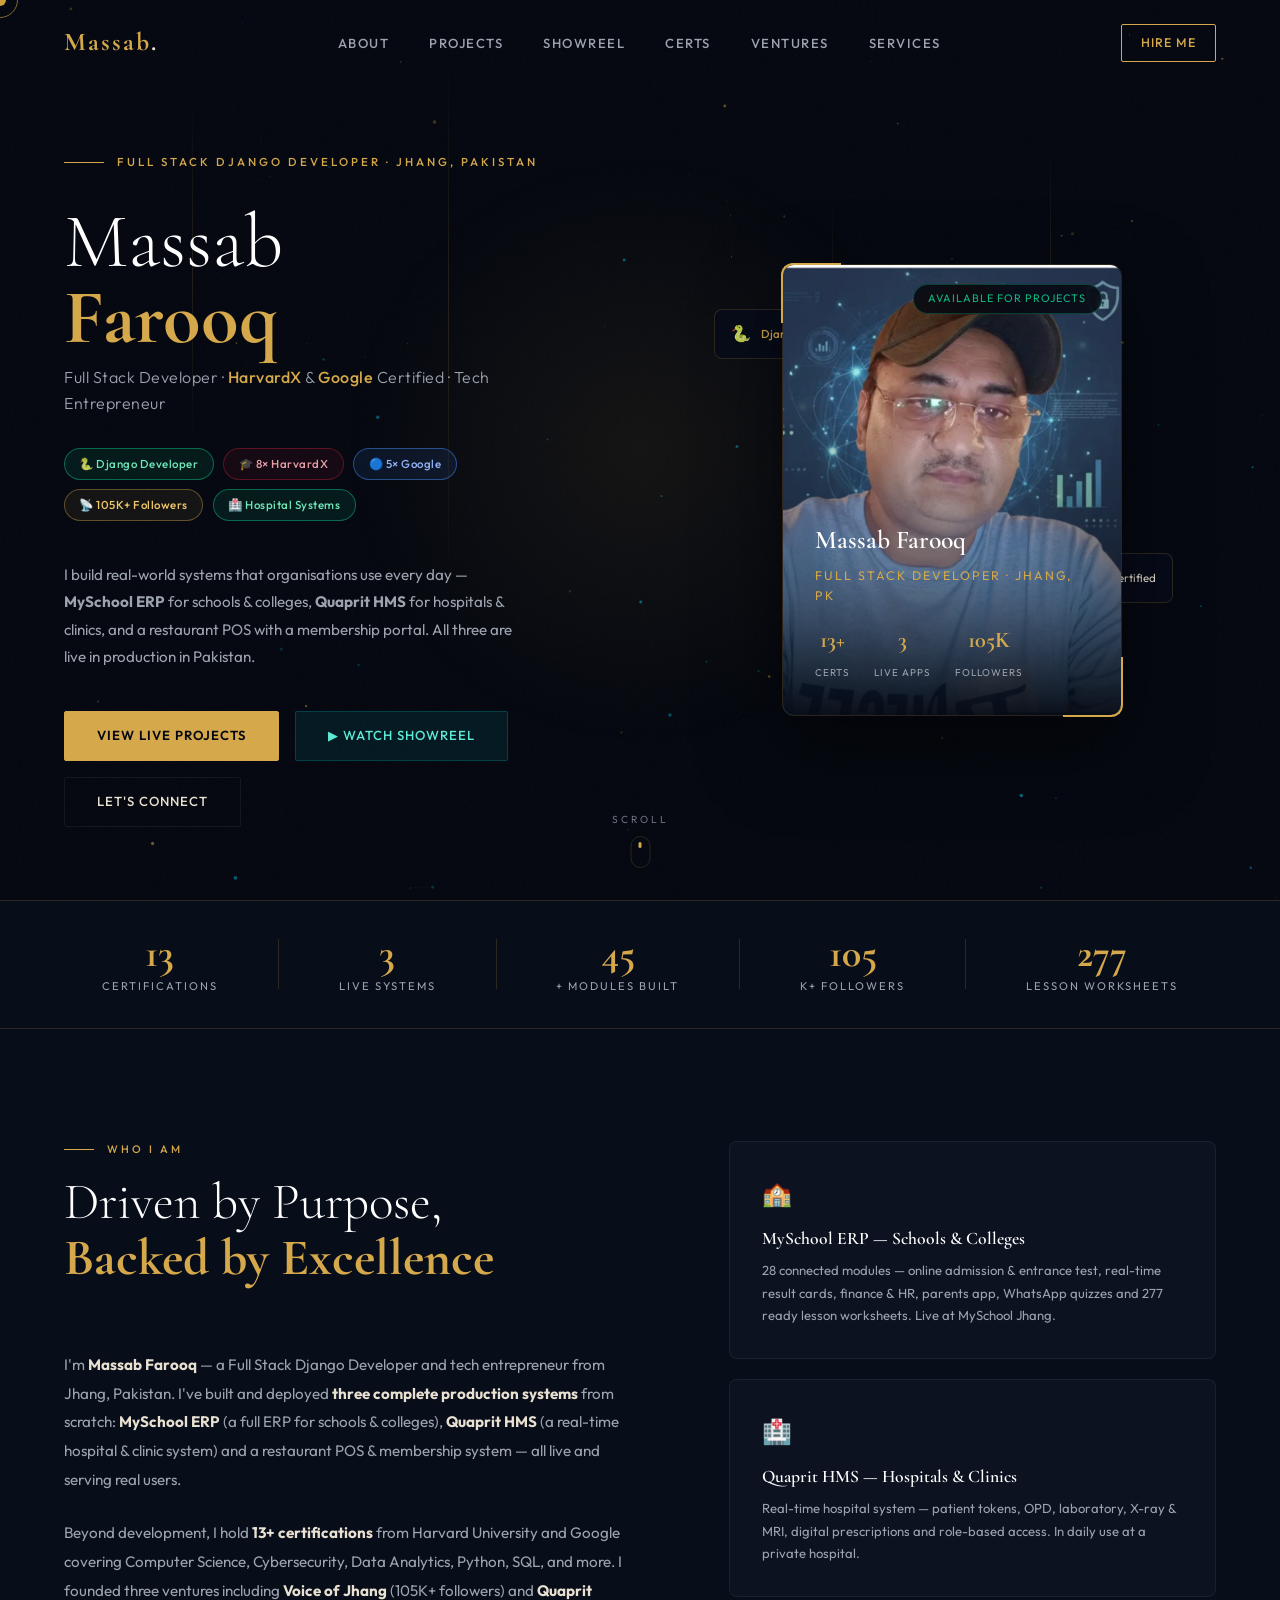
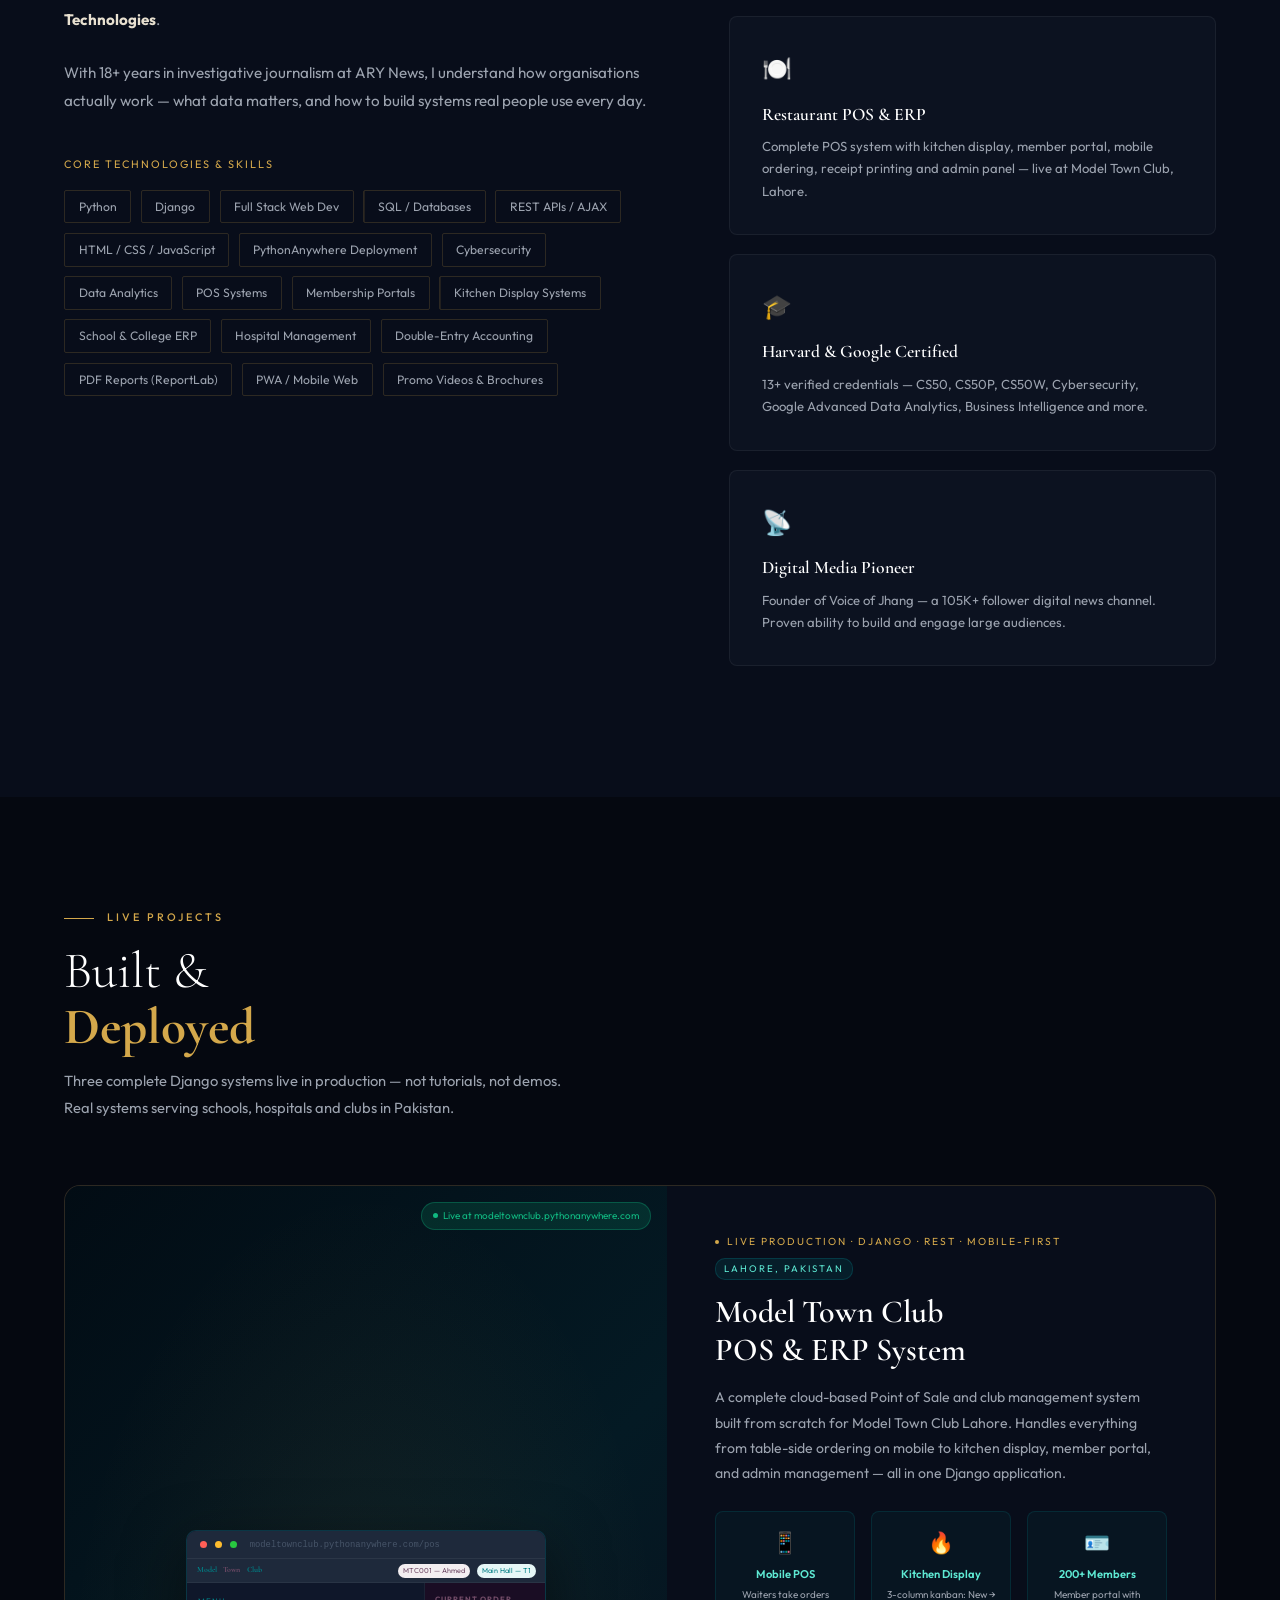
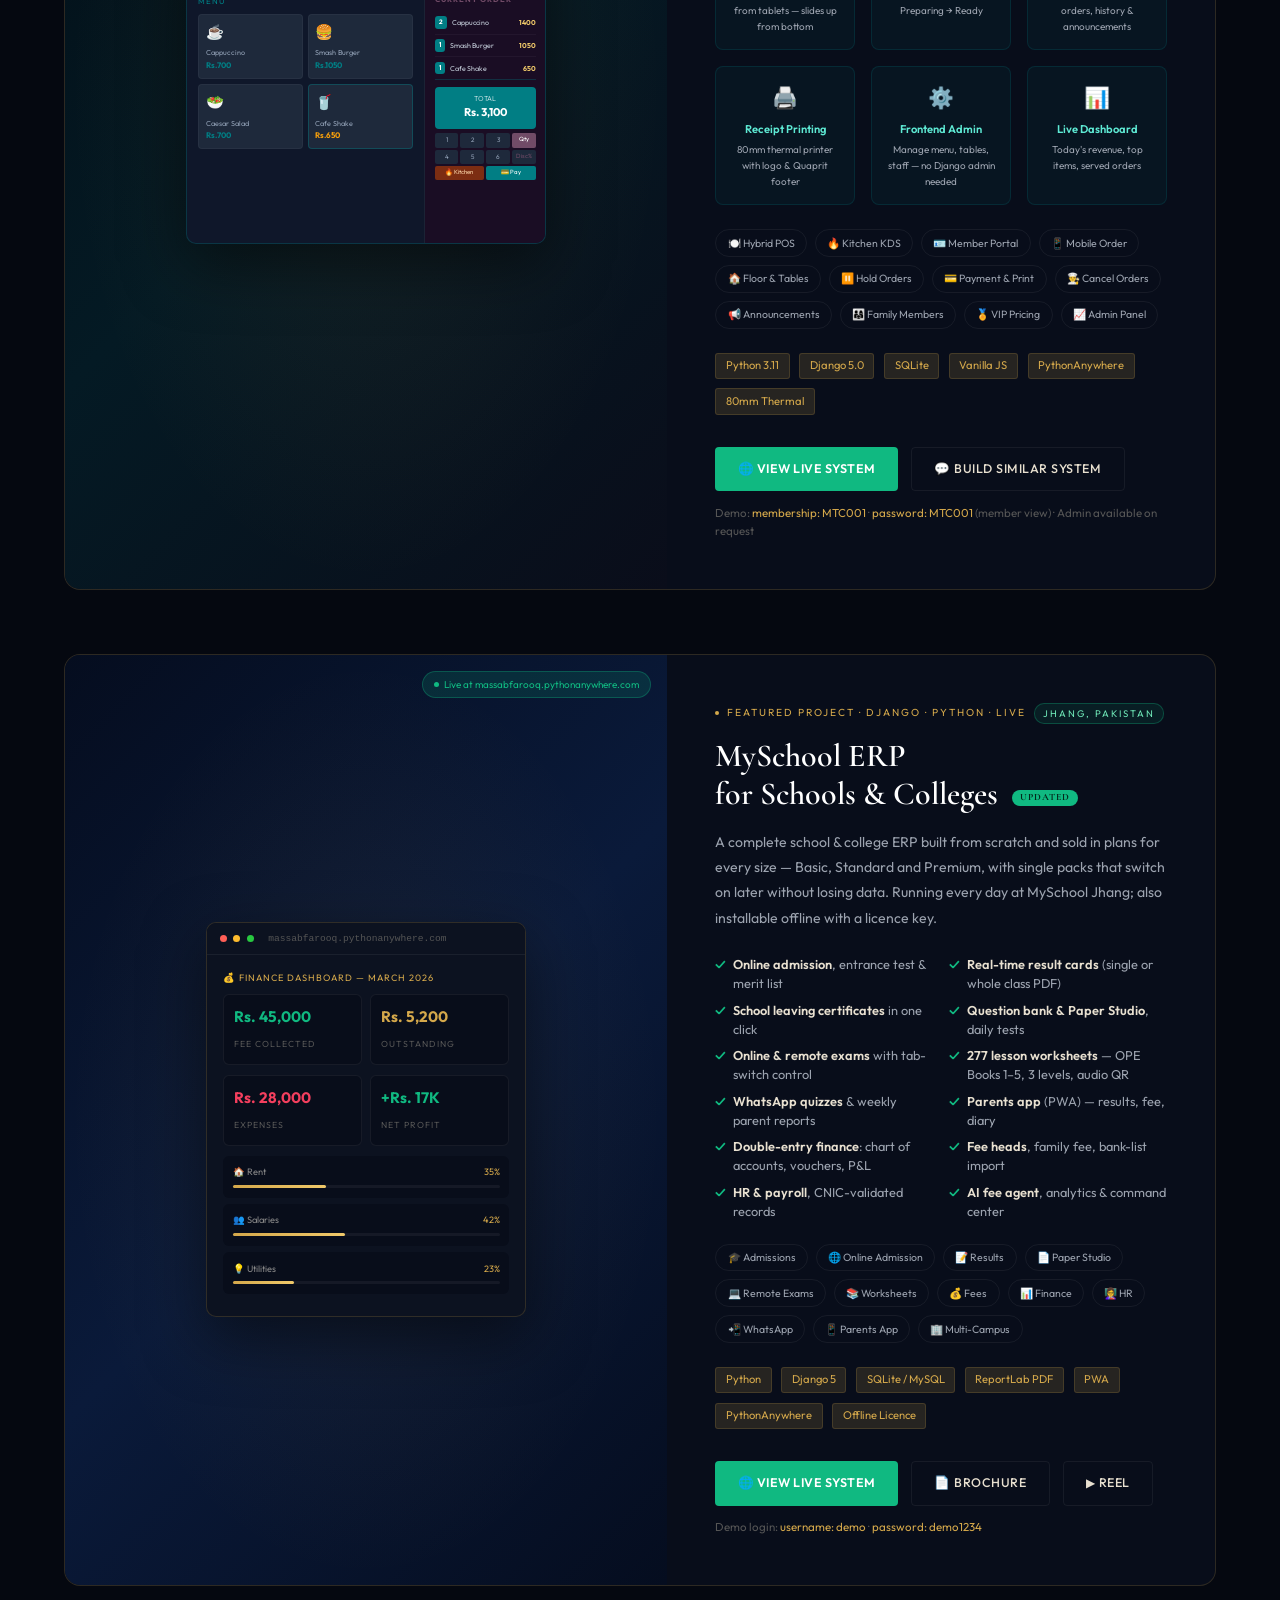
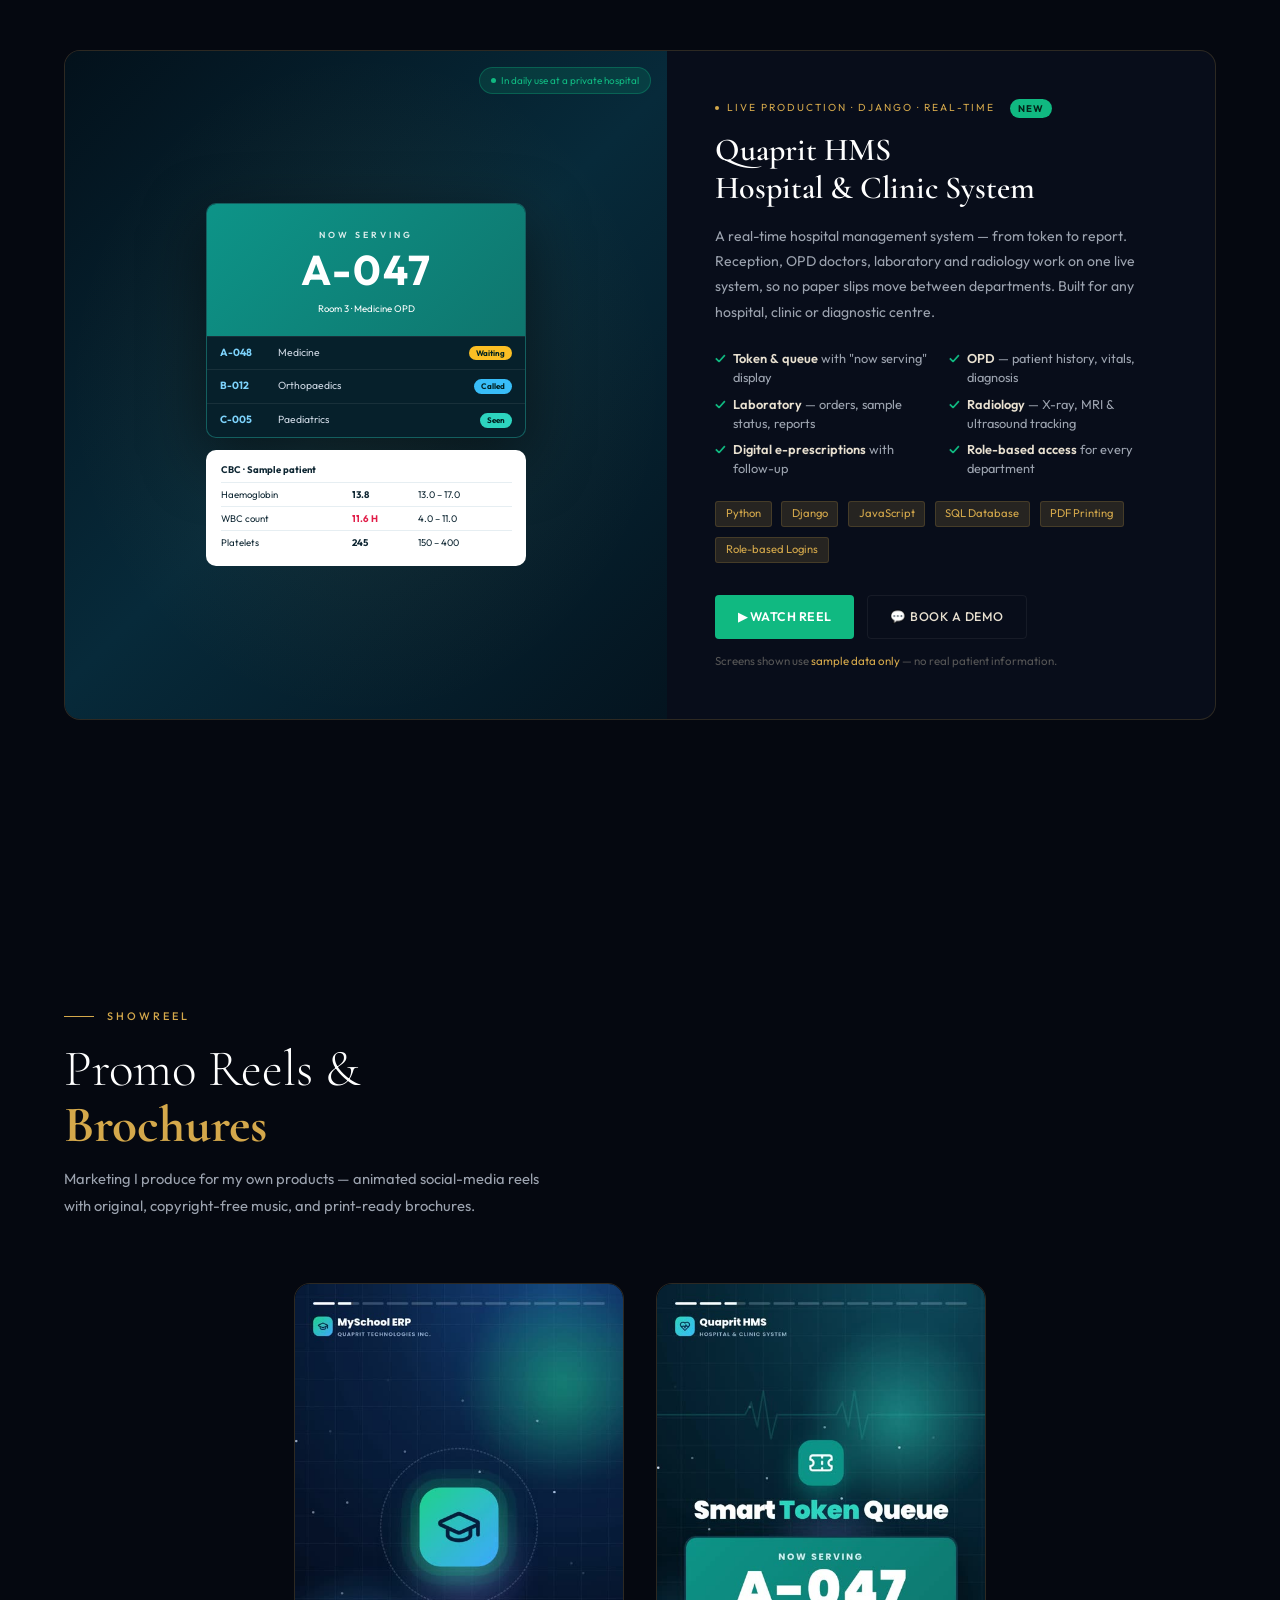
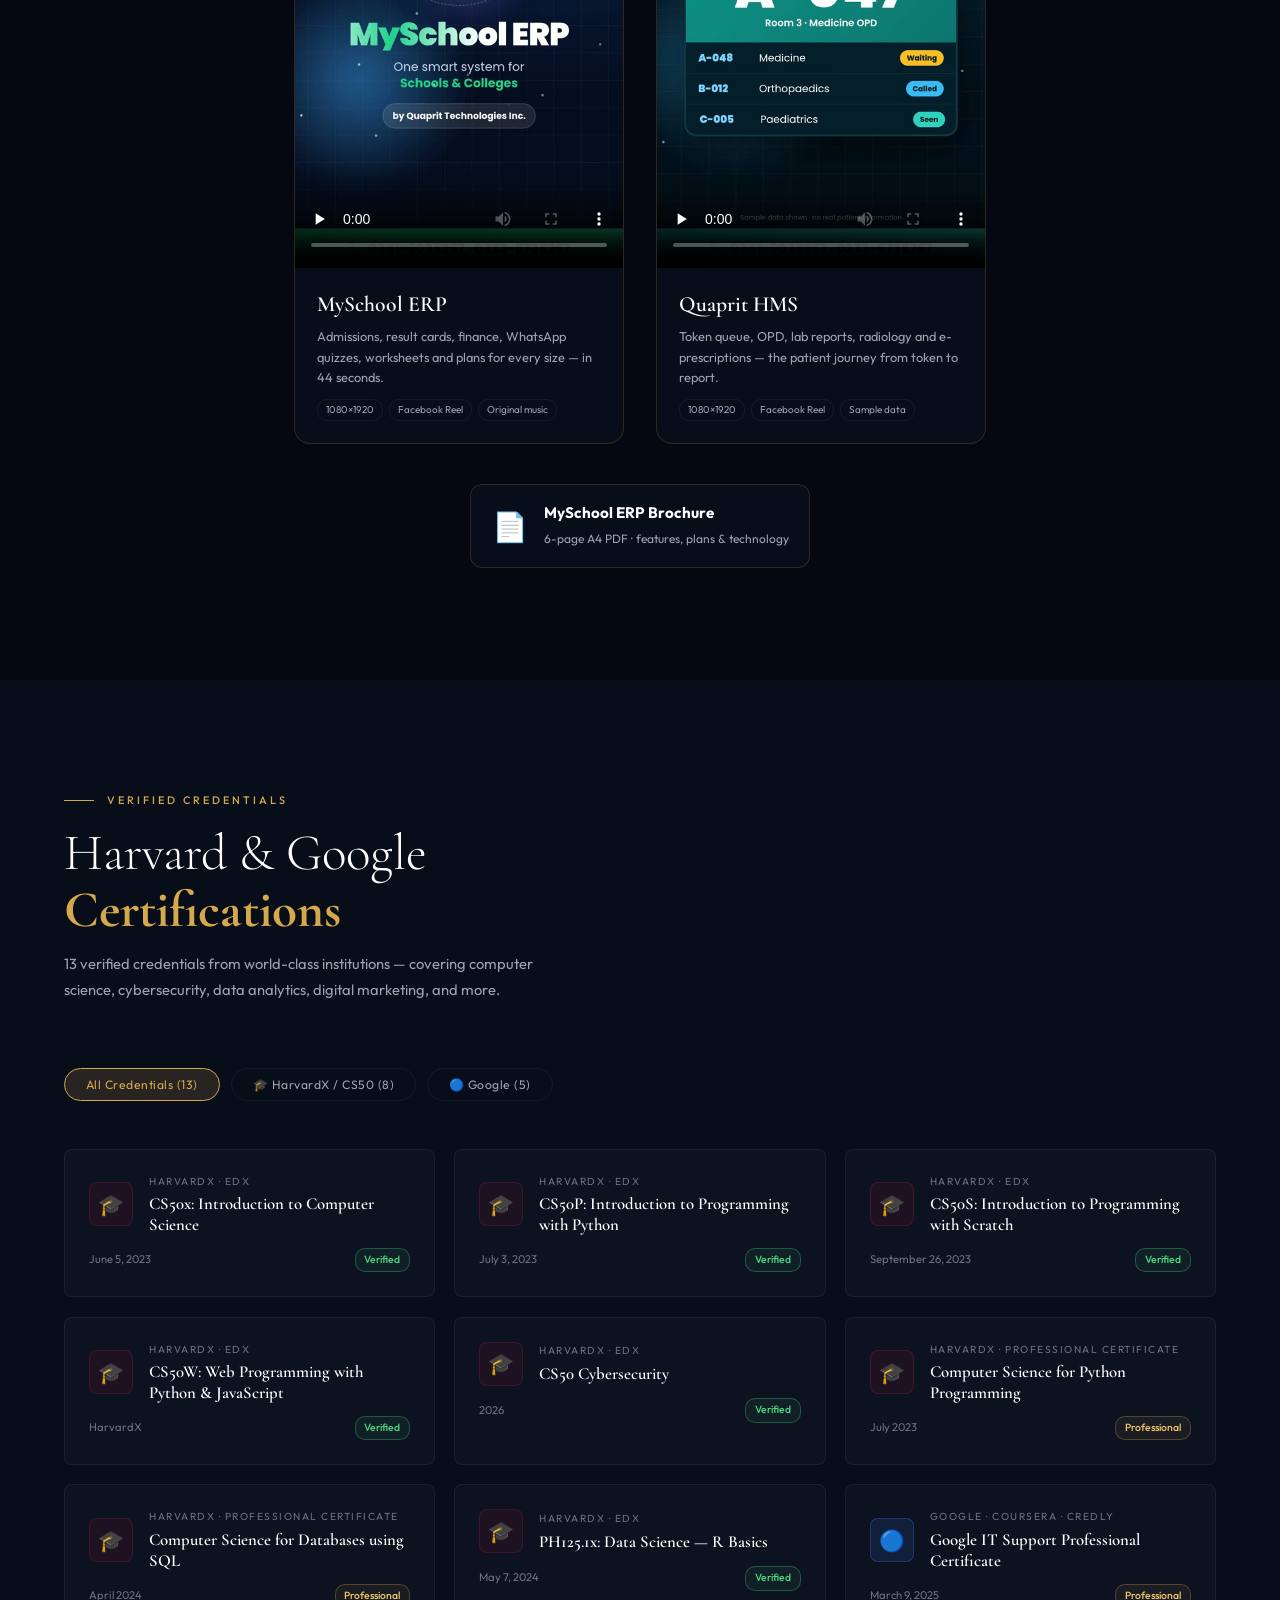
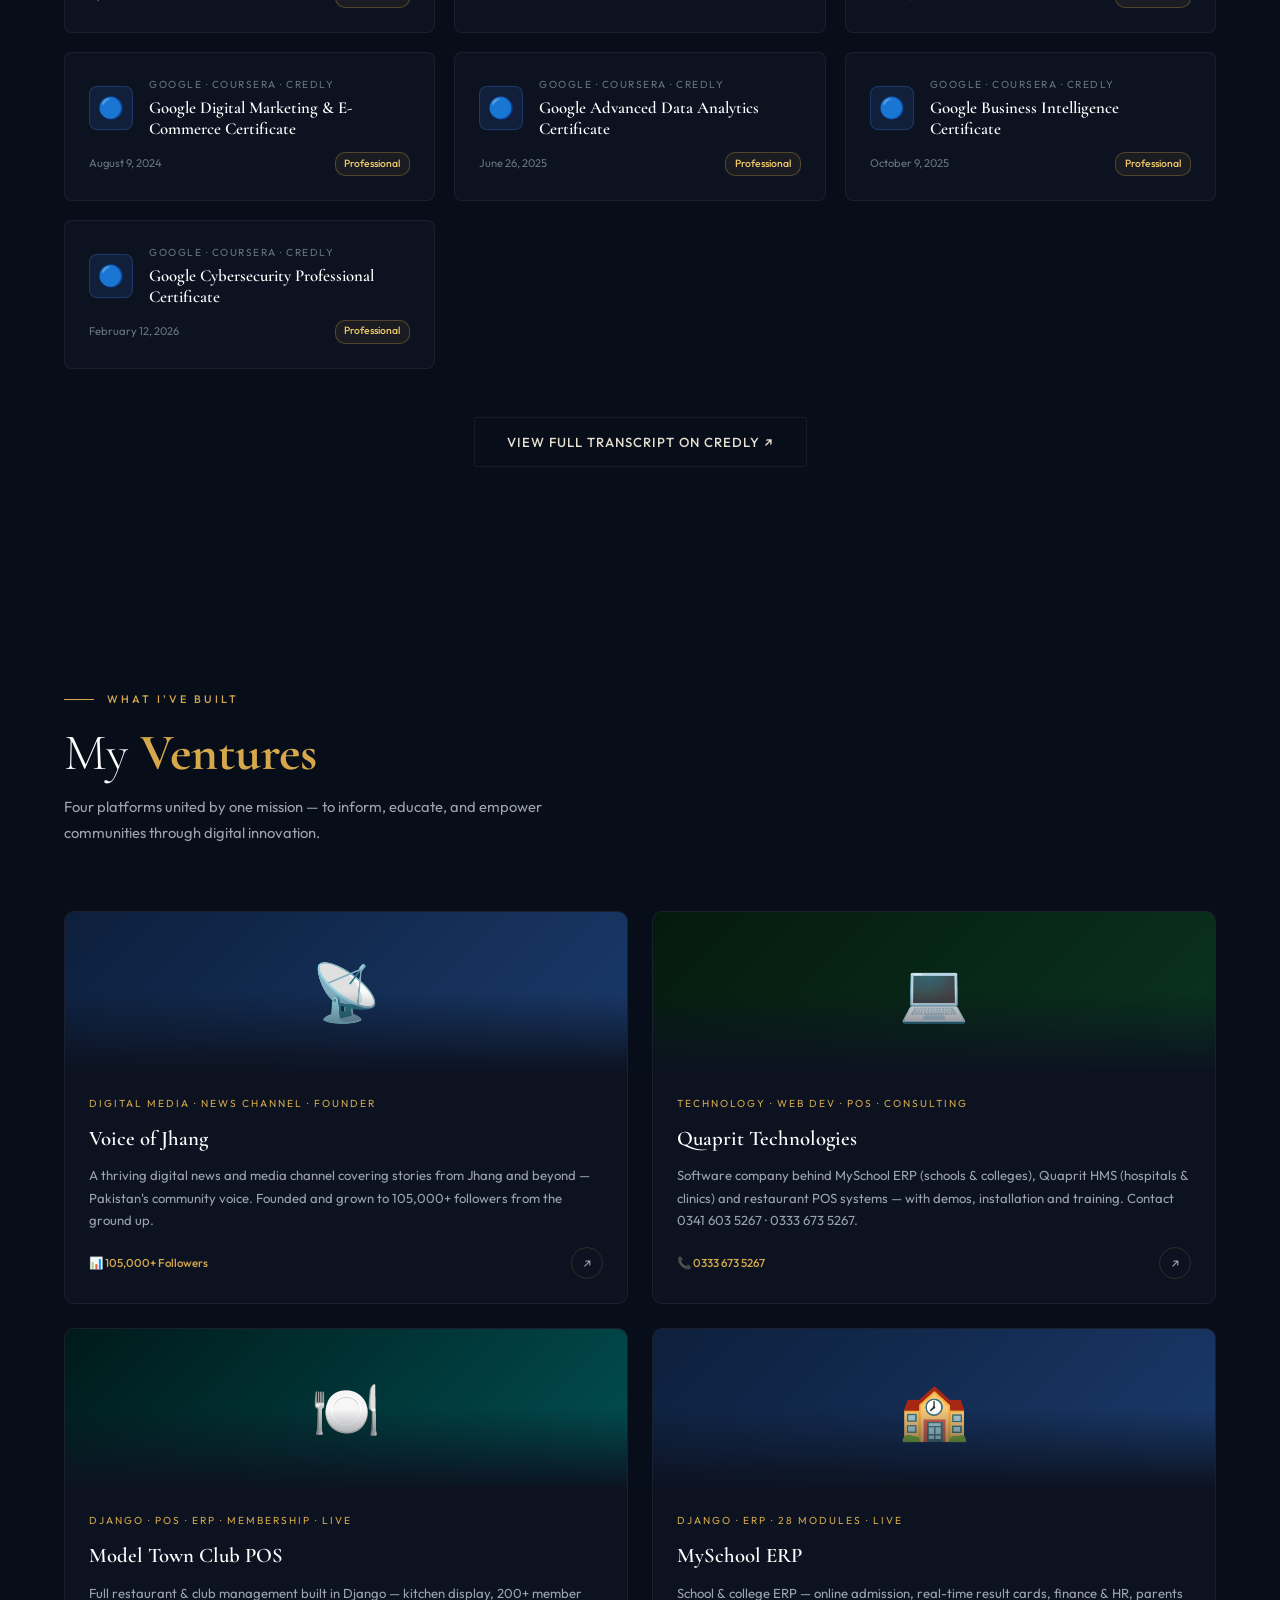
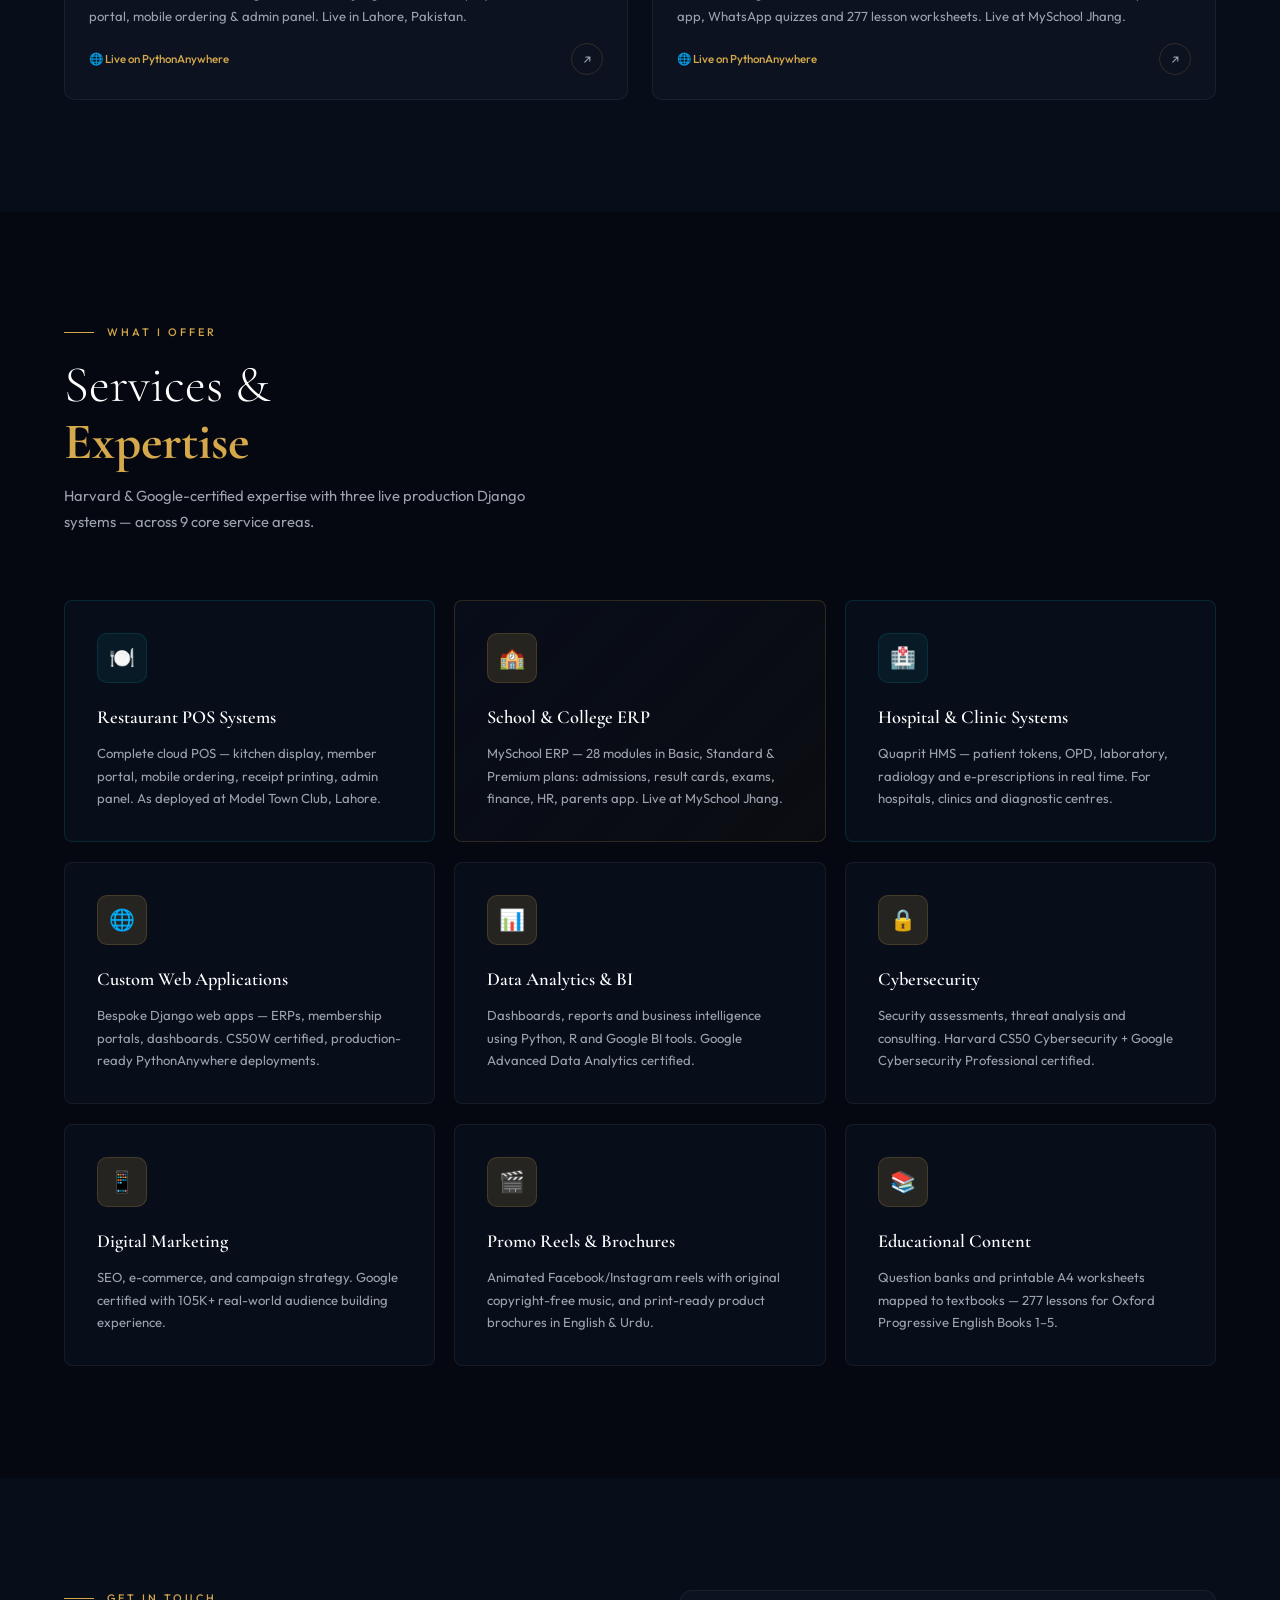
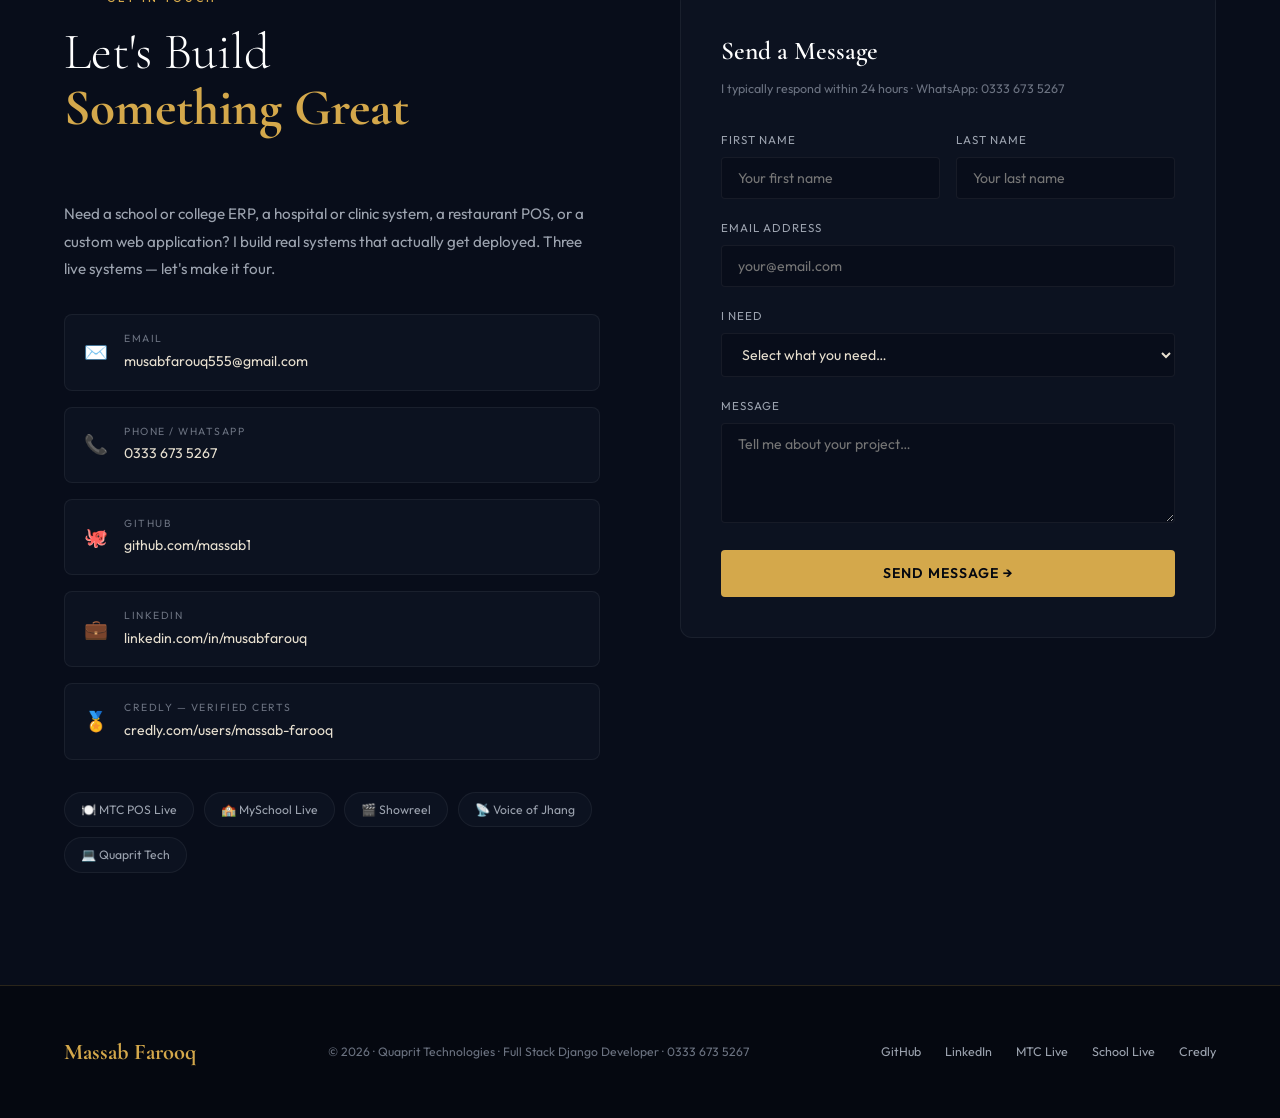
==== index.html @ 4898943b "Portfolio update: MySchool ERP, Quaprit HMS, showreel and brochure - Third live system (Quaprit HMS)" ====
<!DOCTYPE html>
<html lang="en">
<head>
<meta charset="UTF-8"/>
<meta name="viewport" content="width=device-width, initial-scale=1.0"/>
<title>Massab Farooq | Full Stack Django Developer & Tech Entrepreneur</title>
<meta name="description" content="Full Stack Django Developer from Jhang, Pakistan. HarvardX & Google Certified. Builder of 3 live production systems — MySchool ERP for schools & colleges, Quaprit HMS for hospitals & clinics, and Model Town Club POS."/>
<meta property="og:title" content="Massab Farooq | Full Stack Django Developer"/>
<meta property="og:description" content="HarvardX & Google Certified Django Developer with 3 live production systems — school ERP, hospital management and restaurant POS."/>
<meta property="og:image" content="https://massab1.github.io/media/myschool-erp-reel.jpg"/>
<meta property="og:type" content="website"/>
<link href="https://fonts.googleapis.com/css2?family=Cormorant+Garamond:ital,wght@0,300;0,400;0,600;0,700;1,300;1,400&family=Outfit:wght@300;400;500;600&display=swap" rel="stylesheet"/>
<style>
*,*::before,*::after{box-sizing:border-box;margin:0;padding:0}
:root{
  --bg:#050810;--bg2:#080d1a;--bg3:#0c1220;
  --gold:#d4a84b;--gold2:#f0c96a;--gold3:rgba(212,168,75,0.15);
  --cyan:#00d4ff;--green:#10b981;
  --white:#ffffff;--cream:#e8e0d0;--gray:#6b7280;--gray2:#9ca3af;
  --border:rgba(212,168,75,0.18);--border2:rgba(255,255,255,0.06);
  --teal:#017E84;
}
html{scroll-behavior:smooth;cursor:none}
body{font-family:'Outfit',sans-serif;background:var(--bg);color:var(--cream);overflow-x:hidden;line-height:1.6}
::-webkit-scrollbar{width:4px}::-webkit-scrollbar-track{background:var(--bg)}::-webkit-scrollbar-thumb{background:var(--gold);border-radius:2px}
body::before{content:'';position:fixed;inset:0;background-image:url("data:image/svg+xml,%3Csvg viewBox='0 0 256 256' xmlns='http://www.w3.org/2000/svg'%3E%3Cfilter id='noise'%3E%3CfeTurbulence type='fractalNoise' baseFrequency='0.9' numOctaves='4' stitchTiles='stitch'/%3E%3C/filter%3E%3Crect width='100%25' height='100%25' filter='url(%23noise)' opacity='0.04'/%3E%3C/svg%3E");opacity:.4;z-index:1;pointer-events:none}
#particles-canvas{position:fixed;inset:0;z-index:0;pointer-events:none}
.cursor{position:fixed;width:12px;height:12px;background:var(--gold);border-radius:50%;pointer-events:none;z-index:9999;transform:translate(-50%,-50%);transition:transform .1s,width .2s,height .2s;mix-blend-mode:difference}
.cursor-ring{position:fixed;width:36px;height:36px;border:1px solid rgba(212,168,75,0.6);border-radius:50%;pointer-events:none;z-index:9998;transform:translate(-50%,-50%);transition:transform .12s ease-out,width .3s,height .3s,border-color .3s}
.cursor.hover{width:6px;height:6px}.cursor-ring.hover{width:52px;height:52px;border-color:var(--gold)}

/* NAV */
nav{position:fixed;top:0;left:0;width:100%;z-index:100;padding:1.4rem 5%;display:flex;align-items:center;justify-content:space-between;transition:all .4s}
nav.scrolled{background:rgba(5,8,16,0.95);backdrop-filter:blur(20px);border-bottom:1px solid var(--border);padding:1rem 5%}
.nav-logo{font-family:'Cormorant Garamond',serif;font-size:1.6rem;font-weight:700;color:var(--gold);letter-spacing:2px}
.nav-logo span{color:var(--cream)}
.nav-links{display:flex;gap:2.5rem;list-style:none}
.nav-links a{color:var(--gray2);text-decoration:none;font-size:.82rem;font-weight:500;letter-spacing:1.5px;text-transform:uppercase;transition:color .3s;position:relative}
.nav-links a::after{content:'';position:absolute;bottom:-4px;left:0;width:0;height:1px;background:var(--gold);transition:width .3s}
.nav-links a:hover{color:var(--gold)}.nav-links a:hover::after{width:100%}
.nav-cta{background:transparent;border:1px solid var(--gold);color:var(--gold);padding:.5rem 1.2rem;border-radius:2px;font-size:.78rem;font-weight:500;letter-spacing:1px;text-transform:uppercase;text-decoration:none;transition:all .3s}
.nav-cta:hover{background:var(--gold);color:var(--bg)}

/* HERO */
#hero{min-height:100vh;display:flex;align-items:center;position:relative;overflow:hidden;padding:0 5%}
.hero-bg-glow{position:absolute;width:600px;height:600px;border-radius:50%;background:radial-gradient(circle,rgba(212,168,75,0.08) 0%,transparent 70%);top:50%;left:50%;transform:translate(-50%,-50%);pointer-events:none;animation:pulse 4s ease-in-out infinite}
@keyframes pulse{0%,100%{transform:translate(-50%,-50%) scale(1);opacity:.6}50%{transform:translate(-50%,-50%) scale(1.1);opacity:1}}
.hero-lines{position:absolute;inset:0;overflow:hidden;pointer-events:none}
.hero-line{position:absolute;width:1px;background:linear-gradient(to bottom,transparent,rgba(212,168,75,0.15),transparent);animation:lineFloat 6s ease-in-out infinite}
.hero-line:nth-child(1){left:15%;height:40%;top:10%;animation-delay:0s}
.hero-line:nth-child(2){left:35%;height:60%;top:5%;animation-delay:1s}
.hero-line:nth-child(3){left:65%;height:50%;top:20%;animation-delay:2s}
.hero-line:nth-child(4){left:82%;height:35%;top:15%;animation-delay:.5s}
@keyframes lineFloat{0%,100%{opacity:.3;transform:translateY(0)}50%{opacity:1;transform:translateY(-20px)}}
.hero-inner{display:grid;grid-template-columns:1fr 1fr;gap:6rem;align-items:center;width:100%;position:relative;z-index:2;padding-top:5rem}
.hero-eyebrow{display:flex;align-items:center;gap:.8rem;margin-bottom:2rem;opacity:0;animation:fadeUp .8s .3s ease forwards}
.hero-eyebrow-line{width:40px;height:1px;background:var(--gold)}
.hero-eyebrow span{font-size:.72rem;letter-spacing:3px;text-transform:uppercase;color:var(--gold);font-weight:500}
.hero-name{font-family:'Cormorant Garamond',serif;font-size:clamp(3.5rem,6vw,6rem);font-weight:300;line-height:1;color:var(--white);margin-bottom:.5rem;opacity:0;animation:fadeUp .8s .45s ease forwards}
.hero-name strong{font-weight:700;color:var(--gold);display:block}
.hero-title{font-size:1rem;color:var(--gray2);margin-bottom:2rem;font-weight:300;opacity:0;animation:fadeUp .8s .6s ease forwards;letter-spacing:.5px}
.hero-title span{color:var(--gold);font-weight:500}
.hero-badges{display:flex;flex-wrap:wrap;gap:.6rem;margin-bottom:2.5rem;opacity:0;animation:fadeUp .8s .75s ease forwards}
.badge{display:flex;align-items:center;gap:.4rem;padding:.35rem .9rem;border-radius:20px;font-size:.72rem;font-weight:500;letter-spacing:.5px;border:1px solid}
.badge-harvard{border-color:rgba(165,28,48,0.5);background:rgba(165,28,48,0.1);color:#e8a0a8}
.badge-google{border-color:rgba(66,133,244,0.5);background:rgba(66,133,244,0.1);color:#93b4f8}
.badge-media{border-color:rgba(212,168,75,0.4);background:rgba(212,168,75,0.08);color:var(--gold2)}
.badge-django{border-color:rgba(16,185,129,0.5);background:rgba(16,185,129,0.1);color:#6ee7b7}
.hero-desc{color:var(--gray2);line-height:1.8;margin-bottom:2.5rem;font-size:.95rem;max-width:460px;opacity:0;animation:fadeUp .8s .9s ease forwards}
.hero-btns{display:flex;gap:1rem;opacity:0;animation:fadeUp .8s 1.05s ease forwards;flex-wrap:wrap}
@keyframes fadeUp{from{opacity:0;transform:translateY(20px)}to{opacity:1;transform:translateY(0)}}
.btn-gold{background:var(--gold);color:var(--bg);padding:.85rem 2rem;border-radius:2px;font-size:.82rem;font-weight:600;letter-spacing:1px;text-transform:uppercase;text-decoration:none;transition:all .3s;border:1px solid var(--gold);display:inline-flex;align-items:center;gap:.4rem}
.btn-gold:hover{background:var(--gold2);transform:translateY(-2px);box-shadow:0 10px 30px rgba(212,168,75,0.3)}
.btn-ghost{background:transparent;color:var(--cream);padding:.85rem 2rem;border-radius:2px;font-size:.82rem;font-weight:500;letter-spacing:1px;text-transform:uppercase;text-decoration:none;transition:all .3s;border:1px solid var(--border2);display:inline-flex;align-items:center;gap:.4rem}
.btn-ghost:hover{border-color:var(--gold);color:var(--gold);transform:translateY(-2px)}
.btn-teal{background:rgba(1,126,132,0.15);color:#5eead4;padding:.85rem 2rem;border-radius:2px;font-size:.82rem;font-weight:500;letter-spacing:1px;text-transform:uppercase;text-decoration:none;transition:all .3s;border:1px solid rgba(1,126,132,0.4);display:inline-flex;align-items:center;gap:.4rem}
.btn-teal:hover{background:var(--teal);color:#fff;transform:translateY(-2px)}

/* PROFILE CARD */
.hero-right{display:flex;justify-content:center;align-items:center;opacity:0;animation:fadeIn .8s 1.2s ease forwards}
@keyframes fadeIn{from{opacity:0}to{opacity:1}}
.profile-card{position:relative;width:340px}
.profile-card-inner{position:relative;border-radius:12px;overflow:hidden;border:1px solid var(--border);box-shadow:0 30px 80px rgba(0,0,0,0.5)}
.profile-card-placeholder{width:100%;aspect-ratio:3/4;background:linear-gradient(135deg,#0a1628,#162540,#0c1f3a);display:flex;align-items:center;justify-content:center;font-size:5rem}
.profile-card-overlay{position:absolute;inset:0;background:linear-gradient(to top,rgba(5,8,16,0.95) 0%,rgba(5,8,16,0.3) 40%,transparent 70%)}
.profile-card-info{position:absolute;bottom:0;left:0;right:0;padding:2rem}
.profile-card-name{font-family:'Cormorant Garamond',serif;font-size:1.6rem;font-weight:600;color:var(--white);margin-bottom:.3rem}
.profile-card-role{font-size:.78rem;color:var(--gold);letter-spacing:2px;text-transform:uppercase;margin-bottom:1rem}
.profile-card-stats{display:flex;gap:1.5rem}
.pcs{text-align:center}
.pcs-num{font-family:'Cormorant Garamond',serif;font-size:1.4rem;font-weight:700;color:var(--gold);display:block}
.pcs-label{font-size:.62rem;color:var(--gray2);letter-spacing:1px;text-transform:uppercase}
.profile-card-tag{position:absolute;top:1.2rem;right:1.2rem;background:rgba(5,8,16,0.85);backdrop-filter:blur(10px);border:1px solid rgba(16,185,129,0.3);border-radius:20px;padding:.35rem .9rem;font-size:.68rem;color:var(--green);letter-spacing:1px;text-transform:uppercase}
.profile-card-corner{position:absolute;top:-1px;left:-1px;width:60px;height:60px;border-top:2px solid var(--gold);border-left:2px solid var(--gold);border-radius:12px 0 0 0;pointer-events:none}
.profile-card-corner2{position:absolute;bottom:-1px;right:-1px;width:60px;height:60px;border-bottom:2px solid var(--gold);border-right:2px solid var(--gold);border-radius:0 0 12px 0;pointer-events:none}
.floating-cert{position:absolute;background:rgba(8,13,26,0.92);backdrop-filter:blur(10px);border:1px solid var(--border);border-radius:8px;padding:.7rem 1rem;display:flex;align-items:center;gap:.6rem;font-size:.72rem;color:var(--cream);white-space:nowrap;animation:floatCert 3s ease-in-out infinite}
.floating-cert span{color:var(--gold);font-weight:500}
.fc1{top:10%;left:-20%;animation-delay:0s}.fc2{bottom:25%;right:-15%;animation-delay:1.5s}
@keyframes floatCert{0%,100%{transform:translateY(0)}50%{transform:translateY(-8px)}}
.scroll-ind{position:absolute;bottom:2rem;left:50%;transform:translateX(-50%);display:flex;flex-direction:column;align-items:center;gap:.5rem;z-index:2;opacity:0;animation:fadeIn 1s 2s ease forwards}
.scroll-ind span{font-size:.64rem;letter-spacing:3px;text-transform:uppercase;color:var(--gray)}
.scroll-mouse{width:20px;height:32px;border:1px solid var(--border);border-radius:10px;display:flex;justify-content:center;padding-top:5px}
.scroll-dot{width:3px;height:6px;background:var(--gold);border-radius:2px;animation:scrollBounce 2s ease-in-out infinite}
@keyframes scrollBounce{0%,100%{transform:translateY(0);opacity:1}50%{transform:translateY(8px);opacity:.3}}

/* STATS BAR */
.stats-bar{position:relative;z-index:2;background:var(--bg2);border-top:1px solid var(--border);border-bottom:1px solid var(--border);padding:2rem 5%;display:flex;align-items:center;justify-content:space-around;flex-wrap:wrap;gap:1rem}
.stat-item{text-align:center;padding:0 2rem}
.stat-item-num{font-family:'Cormorant Garamond',serif;font-size:2.5rem;font-weight:700;color:var(--gold);display:block;line-height:1}
.stat-item-label{font-size:.7rem;color:var(--gray2);letter-spacing:2px;text-transform:uppercase;margin-top:.3rem}
.stat-divider{width:1px;height:50px;background:var(--border)}

/* SECTIONS */
section{padding:7rem 5%;position:relative;z-index:2}
.sec-header{margin-bottom:4rem}
.sec-eyebrow{display:flex;align-items:center;gap:.8rem;margin-bottom:1rem}
.sec-eyebrow-line{width:30px;height:1px;background:var(--gold)}
.sec-eyebrow span{font-size:.68rem;letter-spacing:3px;text-transform:uppercase;color:var(--gold);font-weight:500}
.sec-title{font-family:'Cormorant Garamond',serif;font-size:clamp(2rem,4vw,3.2rem);font-weight:300;color:var(--white);line-height:1.1}
.sec-title strong{font-weight:700;color:var(--gold)}
.sec-desc{color:var(--gray2);line-height:1.8;max-width:500px;margin-top:.8rem;font-size:.92rem}

/* ABOUT */
#about{background:var(--bg2)}
.about-grid{display:grid;grid-template-columns:1.2fr 1fr;gap:5rem;align-items:start}
.about-text p{color:var(--gray2);line-height:1.9;margin-bottom:1.5rem;font-size:.95rem}
.about-text p strong{color:var(--cream)}
.skills-wrap{margin-top:2.5rem}
.skills-label{font-size:.68rem;letter-spacing:2px;text-transform:uppercase;color:var(--gold);margin-bottom:1rem}
.skills-list{display:flex;flex-wrap:wrap;gap:.6rem}
.skill{padding:.38rem .85rem;border:1px solid var(--border);border-radius:2px;font-size:.76rem;color:var(--gray2);transition:all .3s;position:relative;overflow:hidden}
.skill::before{content:'';position:absolute;inset:0;background:var(--gold3);transform:translateX(-100%);transition:transform .3s}
.skill:hover{border-color:var(--gold);color:var(--gold)}.skill:hover::before{transform:translateX(0)}
.skill span{position:relative;z-index:1}
.about-card{background:var(--bg3);border:1px solid var(--border2);border-radius:8px;padding:2rem;margin-bottom:1.2rem;transition:all .3s;position:relative;overflow:hidden}
.about-card::before{content:'';position:absolute;left:0;top:0;width:2px;height:0;background:var(--gold);transition:height .4s}
.about-card:hover{border-color:var(--border);transform:translateX(6px)}.about-card:hover::before{height:100%}
.about-card-icon{font-size:1.5rem;margin-bottom:.8rem}
.about-card h4{font-family:'Cormorant Garamond',serif;font-size:1.1rem;color:var(--white);margin-bottom:.4rem;font-weight:600}
.about-card p{font-size:.82rem;color:var(--gray2);line-height:1.7}

/* PROJECTS */
#projects{background:var(--bg)}
.project-featured{display:grid;grid-template-columns:1.1fr 1fr;gap:0;align-items:stretch;margin-bottom:4rem;background:var(--bg2);border:1px solid var(--border);border-radius:16px;overflow:hidden}
.project-featured-visual{min-height:420px;display:flex;flex-direction:column;align-items:center;justify-content:center;position:relative;overflow:hidden;padding:3rem}
.project-featured-visual::before{content:'';position:absolute;inset:0;background:radial-gradient(ellipse at center,rgba(212,168,75,0.08),transparent 70%)}
.pos-screen{width:100%;max-width:360px;background:#0f172a;border-radius:10px;border:1px solid rgba(1,126,132,0.3);overflow:hidden;position:relative;z-index:2;box-shadow:0 20px 60px rgba(0,0,0,0.5)}
.pos-topbar{background:#1e293b;padding:.4rem .8rem;display:flex;align-items:center;gap:.5rem;border-bottom:1px solid rgba(255,255,255,.06)}
.pos-dot{width:7px;height:7px;border-radius:50%}
.pos-url{font-size:.55rem;color:#475569;margin-left:.3rem;font-family:monospace}
.pos-body{display:grid;grid-template-columns:1fr 120px;gap:0;min-height:260px}
.pos-menu{padding:.7rem;border-right:1px solid rgba(255,255,255,.05)}
.pos-menu-title{font-size:.5rem;color:#017E84;text-transform:uppercase;letter-spacing:1px;margin-bottom:.4rem}
.pos-items-grid{display:grid;grid-template-columns:1fr 1fr;gap:.3rem}
.pos-item{background:#1e293b;border-radius:4px;padding:.4rem;border:1px solid rgba(255,255,255,.04)}
.pos-item-emoji{font-size:.9rem;display:block;margin-bottom:.2rem}
.pos-item-name{font-size:.45rem;color:#94a3b8;display:block}
.pos-item-price{font-size:.5rem;color:#017E84;font-weight:700;display:block}
.pos-order{background:#1a0d24;padding:.6rem}
.pos-order-title{font-size:.48rem;color:#714B67;text-transform:uppercase;letter-spacing:1px;margin-bottom:.4rem;font-weight:700}
.pos-cart-item{display:flex;justify-content:space-between;align-items:center;padding:.3rem 0;border-bottom:1px solid rgba(255,255,255,.04);font-size:.44rem}
.pos-cart-qty{background:#017E84;color:#fff;border-radius:3px;padding:1px 4px;font-size:.4rem;font-weight:700}
.pos-cart-name{color:#cbd5e1;flex:1;margin:0 .3rem}
.pos-cart-price{color:#f0c96a;font-weight:700}
.pos-total{background:#017E84;border-radius:4px;padding:.4rem;margin-top:.4rem;text-align:center}
.pos-total-label{font-size:.44rem;color:rgba(255,255,255,.7)}
.pos-total-amount{font-size:.7rem;font-weight:700;color:#fff}
.pos-live-badge{position:absolute;top:1rem;right:1rem;background:rgba(16,185,129,0.15);border:1px solid rgba(16,185,129,0.3);border-radius:20px;padding:.3rem .7rem;font-size:.62rem;color:var(--green);display:flex;align-items:center;gap:.3rem}
.pos-live-dot{width:5px;height:5px;border-radius:50%;background:var(--green);animation:blink 1.5s ease-in-out infinite}
@keyframes blink{0%,100%{opacity:1}50%{opacity:.3}}
.pf-screen{width:100%;max-width:320px;background:var(--bg3);border-radius:10px;border:1px solid var(--border);overflow:hidden;position:relative;z-index:2;box-shadow:0 20px 60px rgba(0,0,0,0.5)}
.pf-screen-bar{background:#0c1220;padding:.5rem .8rem;display:flex;align-items:center;gap:.4rem;border-bottom:1px solid var(--border2)}
.pf-dot{width:7px;height:7px;border-radius:50%}
.pf-screen-url{font-size:.6rem;color:#555;margin-left:.5rem;font-family:monospace}
.pf-screen-body{padding:1rem}
.pf-kpi-row{display:grid;grid-template-columns:1fr 1fr;gap:.5rem;margin-bottom:.6rem}
.pf-kpi{background:var(--bg2);border-radius:6px;padding:.6rem;border:1px solid var(--border2)}
.pf-kpi-num{font-size:.95rem;font-weight:700;color:var(--gold);display:block}
.pf-kpi-label{font-size:.55rem;color:#555;text-transform:uppercase;letter-spacing:1px}
.pf-bar-row{background:var(--bg2);border-radius:6px;padding:.6rem;margin-bottom:.4rem}
.pf-bar-label{font-size:.58rem;color:#888;margin-bottom:.3rem;display:flex;justify-content:space-between}
.pf-bar-track{height:3px;background:rgba(255,255,255,0.05);border-radius:2px}
.pf-bar-fill{height:3px;border-radius:2px;background:linear-gradient(90deg,var(--gold),var(--gold2))}
.project-featured-info{padding:3rem}
.project-tag{font-size:.64rem;letter-spacing:2px;text-transform:uppercase;color:var(--gold);margin-bottom:.8rem;display:flex;align-items:center;gap:.5rem;flex-wrap:wrap}
.project-tag-dot{width:4px;height:4px;border-radius:50%;background:var(--gold)}
.project-featured-info h3{font-family:'Cormorant Garamond',serif;font-size:2rem;font-weight:600;color:var(--white);margin-bottom:1rem;line-height:1.2}
.project-featured-info p{font-size:.88rem;color:var(--gray2);line-height:1.8;margin-bottom:1.5rem}
.project-modules{display:flex;flex-wrap:wrap;gap:.5rem;margin-bottom:1.5rem}
.pm{padding:.28rem .7rem;border-radius:20px;font-size:.66rem;border:1px solid var(--border2);color:var(--gray2)}
.project-tech{display:flex;align-items:center;gap:.6rem;margin-bottom:2rem;flex-wrap:wrap}
.pt{font-size:.7rem;color:var(--gold);background:var(--gold3);border:1px solid var(--border);padding:.2rem .6rem;border-radius:3px}
.project-btns{display:flex;gap:.8rem;flex-wrap:wrap}
.project-btn-live{display:inline-flex;align-items:center;gap:.5rem;padding:.7rem 1.4rem;background:var(--green);color:#fff;border-radius:4px;font-size:.78rem;font-weight:600;letter-spacing:.5px;text-transform:uppercase;text-decoration:none;transition:all .3s}
.project-btn-live:hover{background:#0da874;transform:translateY(-2px);box-shadow:0 8px 24px rgba(16,185,129,0.3)}
.project-btn-code{display:inline-flex;align-items:center;gap:.5rem;padding:.7rem 1.4rem;background:transparent;color:var(--cream);border-radius:4px;font-size:.78rem;font-weight:500;letter-spacing:.5px;text-transform:uppercase;text-decoration:none;transition:all .3s;border:1px solid var(--border2)}
.project-btn-code:hover{border-color:var(--gold);color:var(--gold);transform:translateY(-2px)}
.project-demo-note{font-size:.72rem;color:#555;margin-top:.8rem}
.project-demo-note span{color:var(--gold)}
.feat-grid{display:grid;grid-template-columns:repeat(3,1fr);gap:1rem;margin-top:1.5rem}
.feat{background:rgba(1,126,132,0.08);border:1px solid rgba(1,126,132,0.2);border-radius:8px;padding:.9rem;text-align:center}
.feat-icon{font-size:1.3rem;margin-bottom:.4rem}
.feat-label{font-size:.7rem;color:#5eead4;font-weight:600;display:block}
.feat-desc{font-size:.62rem;color:var(--gray2);margin-top:.2rem}

/* CERTIFICATIONS */
#certifications{background:var(--bg2)}
.cert-filter{display:flex;gap:.7rem;flex-wrap:wrap;margin-bottom:3rem}
.cf-btn{padding:.5rem 1.3rem;border:1px solid var(--border2);border-radius:20px;font-size:.76rem;cursor:none;transition:all .3s;color:var(--gray2);background:transparent;font-family:'Outfit',sans-serif;letter-spacing:.5px}
.cf-btn.active,.cf-btn:hover{border-color:var(--gold);color:var(--gold);background:var(--gold3)}
.certs-grid{display:grid;grid-template-columns:repeat(auto-fill,minmax(320px,1fr));gap:1.2rem}
.cert-card{background:var(--bg3);border:1px solid var(--border2);border-radius:8px;padding:1.5rem;transition:all .35s;position:relative;overflow:hidden;display:flex;flex-direction:column;gap:.8rem}
.cert-card::after{content:'';position:absolute;inset:0;background:linear-gradient(135deg,var(--gold3),transparent);opacity:0;transition:opacity .35s}
.cert-card:hover{border-color:var(--gold);transform:translateY(-5px);box-shadow:0 20px 40px rgba(0,0,0,0.3)}.cert-card:hover::after{opacity:1}
.cert-card.hidden{display:none}
.cert-card-top{display:flex;align-items:center;gap:1rem;position:relative;z-index:1}
.cert-ico{width:44px;height:44px;border-radius:8px;display:flex;align-items:center;justify-content:center;font-size:1.3rem;flex-shrink:0}
.cert-ico.h{background:rgba(165,28,48,0.12);border:1px solid rgba(165,28,48,0.25)}
.cert-ico.g{background:rgba(66,133,244,0.12);border:1px solid rgba(66,133,244,0.25)}
.cert-org{font-size:.64rem;letter-spacing:1.5px;text-transform:uppercase;color:var(--gray);margin-bottom:.2rem}
.cert-title{font-family:'Cormorant Garamond',serif;font-size:1.05rem;color:var(--white);line-height:1.25;font-weight:600}
.cert-foot{display:flex;align-items:center;justify-content:space-between;position:relative;z-index:1}
.cert-date{font-size:.7rem;color:var(--gray)}
.cert-badge2{font-size:.65rem;padding:.18rem .55rem;border-radius:10px;border:1px solid;font-weight:500}
.cb-v{color:#4ade80;border-color:rgba(74,222,128,0.3);background:rgba(74,222,128,0.07)}
.cb-p{color:var(--gold2);border-color:rgba(212,168,75,0.3);background:rgba(212,168,75,0.07)}
.certs-cta{text-align:center;margin-top:3rem}

/* VENTURES */
#ventures{background:var(--bg2)}
.ventures-grid{display:grid;grid-template-columns:repeat(2,1fr);gap:1.5rem}
.venture{border:1px solid var(--border2);border-radius:10px;overflow:hidden;text-decoration:none;display:block;transition:all .4s;position:relative;background:var(--bg3)}
.venture:hover{border-color:var(--gold);transform:translateY(-8px);box-shadow:0 30px 60px rgba(0,0,0,0.4)}
.venture-img{height:160px;display:flex;align-items:center;justify-content:center;font-size:3.5rem;position:relative;overflow:hidden}
.venture-img::after{content:'';position:absolute;inset:0;background:linear-gradient(to bottom,transparent 50%,var(--bg3))}
.v1 .venture-img{background:linear-gradient(135deg,#0d1f3c,#1a3a6b)}
.v2 .venture-img{background:linear-gradient(135deg,#051a0d,#0a3320)}
.v3 .venture-img{background:linear-gradient(135deg,#001a1a,#014f53)}
.venture-body{padding:1.5rem}
.venture-tag{font-size:.64rem;letter-spacing:2px;text-transform:uppercase;color:var(--gold);margin-bottom:.6rem}
.venture h3{font-family:'Cormorant Garamond',serif;font-size:1.3rem;font-weight:600;color:var(--white);margin-bottom:.6rem}
.venture p{font-size:.82rem;color:var(--gray2);line-height:1.7;margin-bottom:1rem}
.venture-meta{display:flex;align-items:center;justify-content:space-between}
.venture-followers{font-size:.72rem;color:var(--gold);font-weight:500}
.venture-arrow{width:32px;height:32px;border:1px solid var(--border);border-radius:50%;display:flex;align-items:center;justify-content:center;font-size:.8rem;color:var(--gray2);transition:all .3s}
.venture:hover .venture-arrow{border-color:var(--gold);color:var(--gold);background:var(--gold3)}

/* SERVICES */
#services{background:var(--bg)}
.services-grid{display:grid;grid-template-columns:repeat(3,1fr);gap:1.2rem}
.svc{background:var(--bg2);border:1px solid var(--border2);border-radius:8px;padding:2rem;transition:all .35s;position:relative;overflow:hidden}
.svc::before{content:'';position:absolute;bottom:0;left:0;width:0;height:2px;background:var(--gold);transition:width .4s}
.svc:hover{border-color:var(--border);transform:translateY(-4px);box-shadow:0 15px 40px rgba(0,0,0,0.3)}.svc:hover::before{width:100%}
.svc-icon{width:50px;height:50px;border-radius:10px;background:var(--gold3);border:1px solid var(--border);display:flex;align-items:center;justify-content:center;font-size:1.3rem;margin-bottom:1.3rem;transition:transform .3s}
.svc:hover .svc-icon{transform:scale(1.1) rotate(5deg)}
.svc h3{font-family:'Cormorant Garamond',serif;font-size:1.15rem;font-weight:600;color:var(--white);margin-bottom:.6rem}
.svc p{font-size:.82rem;color:var(--gray2);line-height:1.7}
.svc-teal{border-color:rgba(1,126,132,0.25)}.svc-teal .svc-icon{background:rgba(1,126,132,0.12);border-color:rgba(1,126,132,0.25)}.svc-teal::before{background:var(--teal)}
.svc-highlight{border-color:var(--border);background:linear-gradient(135deg,var(--bg2),rgba(212,168,75,0.03))}

/* CONTACT */
#contact{background:var(--bg2)}
.contact-wrap{display:grid;grid-template-columns:1fr 1fr;gap:5rem;align-items:start}
#contact p{color:var(--gray2);line-height:1.8;margin-bottom:2rem;font-size:.95rem}
.contact-links{display:flex;flex-direction:column;gap:1rem;margin-bottom:2rem}
.cl{display:flex;align-items:center;gap:1rem;padding:1rem 1.2rem;background:var(--bg3);border:1px solid var(--border2);border-radius:8px;text-decoration:none;transition:all .3s}
.cl:hover{border-color:var(--gold);transform:translateX(4px)}
.cl-icon{font-size:1.2rem}
.cl-label{font-size:.65rem;letter-spacing:1.5px;text-transform:uppercase;color:var(--gray);display:block}
.cl-val{font-size:.88rem;color:var(--cream)}
.social-chips{display:flex;flex-wrap:wrap;gap:.6rem}
.sc{padding:.45rem 1rem;background:var(--bg3);border:1px solid var(--border2);border-radius:20px;font-size:.76rem;color:var(--gray2);text-decoration:none;transition:all .3s}
.sc:hover{border-color:var(--gold);color:var(--gold)}
.contact-form{background:var(--bg3);border:1px solid var(--border2);border-radius:12px;padding:2.5rem}
.form-title{font-family:'Cormorant Garamond',serif;font-size:1.6rem;color:var(--white);margin-bottom:.4rem;font-weight:600}
.form-subtitle{font-size:.78rem;color:var(--gray);margin-bottom:2rem}
.form-row2{display:grid;grid-template-columns:1fr 1fr;gap:1rem}
.fg{margin-bottom:1.2rem}
.fg label{display:block;font-size:.72rem;letter-spacing:1px;text-transform:uppercase;color:var(--gray2);margin-bottom:.5rem}
.fg input,.fg select,.fg textarea{width:100%;background:var(--bg2);border:1px solid var(--border2);border-radius:4px;padding:.7rem 1rem;color:var(--cream);font-family:'Outfit',sans-serif;font-size:.88rem;transition:border-color .3s;outline:none}
.fg input:focus,.fg select:focus,.fg textarea:focus{border-color:var(--gold)}
.fg select{cursor:none}.fg textarea{min-height:100px;resize:vertical}
.fg select option{background:var(--bg2)}
.form-btn{width:100%;background:var(--gold);color:var(--bg);border:none;border-radius:4px;padding:.9rem;font-size:.88rem;font-weight:600;letter-spacing:1px;text-transform:uppercase;cursor:none;transition:all .3s;font-family:'Outfit',sans-serif}
.form-btn:hover{background:var(--gold2);transform:translateY(-1px)}
.form-success{display:none;text-align:center;padding:2rem}
.form-success-icon{font-size:2.5rem;margin-bottom:1rem}
.form-success p{color:var(--green);font-size:.95rem}

/* FOOTER */
footer{position:relative;z-index:2;background:var(--bg);border-top:1px solid var(--border);padding:3rem 5%}
.footer-inner{display:flex;align-items:center;justify-content:space-between;flex-wrap:wrap;gap:1.5rem}
.footer-logo{font-family:'Cormorant Garamond',serif;font-size:1.4rem;font-weight:700;color:var(--gold)}
.footer-copy{font-size:.76rem;color:var(--gray);text-align:center}
.footer-links{display:flex;gap:1.5rem}
.footer-links a{font-size:.78rem;color:var(--gray2);text-decoration:none;transition:color .3s}
.footer-links a:hover{color:var(--gold)}
.btt{position:fixed;bottom:2rem;right:2rem;width:44px;height:44px;background:var(--gold);color:var(--bg);border-radius:50%;display:flex;align-items:center;justify-content:center;font-size:1.1rem;text-decoration:none;z-index:50;transition:all .3s;opacity:0;pointer-events:none;transform:translateY(10px)}
.btt.show{opacity:1;pointer-events:auto;transform:translateY(0)}
.btt:hover{background:var(--gold2);transform:translateY(-2px)}

/* REVEAL */
.reveal,.reveal-left,.reveal-right{opacity:0;transition:opacity .7s ease,transform .7s ease}
.reveal{transform:translateY(24px)}.reveal-left{transform:translateX(-24px)}.reveal-right{transform:translateX(24px)}
.reveal.visible,.reveal-left.visible,.reveal-right.visible{opacity:1;transform:none}

/* RESPONSIVE */

/* ---- 2026 update: photo, showreel, third project ---- */
.profile-photo{width:100%;aspect-ratio:3/4;object-fit:cover;display:block}
.new-pill{display:inline-block;background:var(--green);color:#04261a;font-size:.6rem;font-weight:700;letter-spacing:1px;padding:2px 8px;border-radius:10px;margin-left:.4rem;vertical-align:middle;text-transform:uppercase}
.hl-list{list-style:none;margin:0 0 1.4rem;display:grid;grid-template-columns:1fr 1fr;gap:.45rem 1rem}
.hl-list li{font-size:.8rem;color:var(--gray2);padding-left:1.1rem;position:relative;line-height:1.5}
.hl-list li::before{content:'✓';position:absolute;left:0;color:var(--green);font-weight:700}
.hl-list li b{color:var(--cream);font-weight:600}
.reel-grid{display:grid;grid-template-columns:repeat(2,minmax(0,330px));gap:2rem;justify-content:center}
.reel-card{background:var(--bg2);border:1px solid var(--border);border-radius:16px;overflow:hidden}
.reel-card video{width:100%;aspect-ratio:9/16;display:block;background:#000}
.reel-body{padding:1.2rem 1.4rem 1.4rem}
.reel-body h3{font-family:'Cormorant Garamond',serif;font-size:1.35rem;color:var(--white);font-weight:600;margin-bottom:.3rem}
.reel-body p{font-size:.8rem;color:var(--gray2);line-height:1.6}
.reel-tags{display:flex;flex-wrap:wrap;gap:.35rem;margin-top:.7rem}
.reel-tags span{font-size:.62rem;border:1px solid var(--border2);border-radius:10px;padding:2px 8px;color:var(--gray2)}
.dl-row{display:flex;justify-content:center;gap:1rem;flex-wrap:wrap;margin-top:2.5rem}
.dl-card{display:flex;align-items:center;gap:1rem;background:var(--bg2);border:1px solid var(--border);border-radius:12px;padding:1rem 1.3rem;text-decoration:none;color:var(--cream);transition:all .3s;max-width:420px}
.dl-card:hover{border-color:var(--gold);transform:translateY(-3px)}
.dl-card .dl-ico{font-size:1.8rem}
.dl-card b{display:block;color:var(--white);font-size:.95rem}
.dl-card span{font-size:.75rem;color:var(--gray2)}
.tok-screen{width:100%;max-width:320px;border-radius:10px;overflow:hidden;position:relative;z-index:2;box-shadow:0 20px 60px rgba(0,0,0,0.5);border:1px solid rgba(45,212,191,.35);background:#06202b}
.tok-now{background:linear-gradient(135deg,#0d9488,#0f766e);text-align:center;padding:1rem .8rem;color:#fff}
.tok-now small{font-size:.55rem;letter-spacing:3px;font-weight:600;opacity:.85}
.tok-now b{display:block;font-size:2.6rem;font-weight:700;line-height:1;letter-spacing:2px;margin:.2rem 0}
.tok-now span{font-size:.6rem}
.tok-row{display:grid;grid-template-columns:3.2rem 1fr auto;align-items:center;gap:.4rem;padding:.5rem .8rem;border-top:1px solid rgba(255,255,255,.07);font-size:.65rem;color:#cbd5e1}
.tok-row b{color:#7dd3fc}
.tok-st{font-size:.5rem;font-weight:700;padding:1px 7px;border-radius:8px;color:#022}
.hms-lab{margin-top:.8rem;width:100%;max-width:320px;background:#fff;border-radius:10px;padding:.7rem .9rem;color:#0f2733;font-size:.6rem;position:relative;z-index:2}
.hms-lab .r{display:grid;grid-template-columns:1.4fr .7fr 1fr;padding:.25rem 0;border-top:1px solid #e6eef2}
.hms-lab .hi{color:#e11d48;font-weight:700}
@media(max-width:768px){.reel-grid{grid-template-columns:minmax(0,330px)}.hl-list{grid-template-columns:1fr}}
@media(max-width:1024px){
  .hero-inner{grid-template-columns:1fr;gap:3rem}
  .hero-right{order:-1}.profile-card{width:280px}.fc1,.fc2{display:none}
  .about-grid{grid-template-columns:1fr;gap:3rem}
  .contact-wrap{grid-template-columns:1fr;gap:3rem}
  .services-grid{grid-template-columns:repeat(2,1fr)}
  .ventures-grid{grid-template-columns:repeat(2,1fr)}
}
@media(max-width:768px){
  section{padding:5rem 5%}
  .nav-links,.nav-cta{display:none}
  .hero-inner{padding-top:7rem}
  .project-featured{grid-template-columns:1fr}
  .project-featured-visual{min-height:300px}
  .services-grid,.ventures-grid{grid-template-columns:1fr}
  .feat-grid{grid-template-columns:repeat(2,1fr)}
  .footer-inner{flex-direction:column;text-align:center}
  .stat-divider{display:none}.stat-item{padding:.5rem 1rem}
  .form-row2{grid-template-columns:1fr}
}
@media(max-width:480px){.hero-name{font-size:3rem}.profile-card{width:240px}.certs-grid{grid-template-columns:1fr}}
</style>
</head>
<body>
<div class="cursor" id="cursor"></div>
<div class="cursor-ring" id="cursorRing"></div>
<canvas id="particles-canvas"></canvas>

<nav id="navbar">
  <div class="nav-logo">Massab<span>.</span></div>
  <ul class="nav-links">
    <li><a href="#about">About</a></li>
    <li><a href="#projects">Projects</a></li>
    <li><a href="#showreel">Showreel</a></li>
    <li><a href="#certifications">Certs</a></li>
    <li><a href="#ventures">Ventures</a></li>
    <li><a href="#services">Services</a></li>
  </ul>
  <a href="#contact" class="nav-cta">Hire Me</a>
</nav>

<section id="hero">
  <div class="hero-bg-glow"></div>
  <div class="hero-lines">
    <div class="hero-line"></div><div class="hero-line"></div><div class="hero-line"></div><div class="hero-line"></div>
  </div>
  <div class="hero-inner">
    <div class="hero-left">
      <div class="hero-eyebrow">
        <div class="hero-eyebrow-line"></div>
        <span>Full Stack Django Developer · Jhang, Pakistan</span>
      </div>
      <h1 class="hero-name">Massab<br><strong>Farooq</strong></h1>
      <p class="hero-title">Full Stack Developer · <span>HarvardX</span> &amp; <span>Google</span> Certified · Tech Entrepreneur</p>
      <div class="hero-badges">
        <span class="badge badge-django">🐍 Django Developer</span>
        <span class="badge badge-harvard">🎓 8× HarvardX</span>
        <span class="badge badge-google">🔵 5× Google</span>
        <span class="badge badge-media">📡 105K+ Followers</span>
        <span class="badge badge-django">🏥 Hospital Systems</span>
      </div>
      <p class="hero-desc">I build real-world systems that organisations use every day — <b>MySchool ERP</b> for schools &amp; colleges, <b>Quaprit HMS</b> for hospitals &amp; clinics, and a restaurant POS with a membership portal. All three are live in production in Pakistan.</p>
      <div class="hero-btns">
        <a href="#projects" class="btn-gold">View Live Projects</a>
        <a href="#showreel" class="btn-teal">▶ Watch Showreel</a>
        <a href="#contact" class="btn-ghost">Let's Connect</a>
      </div>
    </div>
    <div class="hero-right">
      <div class="profile-card">
        <div class="floating-cert fc1"><span style="font-size:1rem">🐍</span><span>Django</span> 3 Live Systems</div>
        <div class="floating-cert fc2"><span style="font-size:1rem">🎓</span><span>Harvard</span> CS50W Certified</div>
        <div class="profile-card-inner">
          <img class="profile-photo" src="photo.jpeg" alt="Massab Farooq" loading="eager"/>
          <div class="profile-card-overlay"></div>
          <div class="profile-card-info">
            <div class="profile-card-name">Massab Farooq</div>
            <div class="profile-card-role">Full Stack Developer · Jhang, PK</div>
            <div class="profile-card-stats">
              <div class="pcs"><span class="pcs-num">13+</span><span class="pcs-label">Certs</span></div>
              <div class="pcs"><span class="pcs-num">3</span><span class="pcs-label">Live Apps</span></div>
              <div class="pcs"><span class="pcs-num">105K</span><span class="pcs-label">Followers</span></div>
            </div>
          </div>
          <div class="profile-card-tag">Available for Projects</div>
        </div>
        <div class="profile-card-corner"></div>
        <div class="profile-card-corner2"></div>
      </div>
    </div>
  </div>
  <div class="scroll-ind">
    <span>Scroll</span>
    <div class="scroll-mouse"><div class="scroll-dot"></div></div>
  </div>
</section>

<div class="stats-bar">
  <div class="stat-item reveal"><span class="stat-item-num count-up" data-target="13">0</span><div class="stat-item-label">Certifications</div></div>
  <div class="stat-divider"></div>
  <div class="stat-item reveal"><span class="stat-item-num count-up" data-target="3">0</span><div class="stat-item-label">Live Systems</div></div>
  <div class="stat-divider"></div>
  <div class="stat-item reveal"><span class="stat-item-num count-up" data-target="45">0</span><div class="stat-item-label">+ Modules Built</div></div>
  <div class="stat-divider"></div>
  <div class="stat-item reveal"><span class="stat-item-num count-up" data-target="105">0</span><div class="stat-item-label">K+ Followers</div></div>
  <div class="stat-divider"></div>
  <div class="stat-item reveal"><span class="stat-item-num count-up" data-target="277">0</span><div class="stat-item-label">Lesson Worksheets</div></div>
</div>

<section id="about">
  <div class="about-grid">
    <div class="reveal-left">
      <div class="sec-header">
        <div class="sec-eyebrow"><div class="sec-eyebrow-line"></div><span>Who I Am</span></div>
        <h2 class="sec-title">Driven by Purpose,<br><strong>Backed by Excellence</strong></h2>
      </div>
      <div class="about-text">
        <p>I'm <strong>Massab Farooq</strong> — a Full Stack Django Developer and tech entrepreneur from Jhang, Pakistan. I've built and deployed <strong>three complete production systems</strong> from scratch: <strong>MySchool ERP</strong> (a full ERP for schools &amp; colleges), <strong>Quaprit HMS</strong> (a real-time hospital &amp; clinic system) and a restaurant POS &amp; membership system — all live and serving real users.</p>
        <p>Beyond development, I hold <strong>13+ certifications</strong> from Harvard University and Google covering Computer Science, Cybersecurity, Data Analytics, Python, SQL, and more. I founded three ventures including <strong>Voice of Jhang</strong> (105K+ followers) and <strong>Quaprit Technologies</strong>.</p>
        <p>With 18+ years in investigative journalism at ARY News, I understand how organisations actually work — what data matters, and how to build systems real people use every day.</p>
      </div>
      <div class="skills-wrap">
        <div class="skills-label">Core Technologies &amp; Skills</div>
        <div class="skills-list">
          <div class="skill"><span>Python</span></div><div class="skill"><span>Django</span></div>
          <div class="skill"><span>Full Stack Web Dev</span></div><div class="skill"><span>SQL / Databases</span></div>
          <div class="skill"><span>REST APIs / AJAX</span></div><div class="skill"><span>HTML / CSS / JavaScript</span></div>
          <div class="skill"><span>PythonAnywhere Deployment</span></div><div class="skill"><span>Cybersecurity</span></div>
          <div class="skill"><span>Data Analytics</span></div><div class="skill"><span>POS Systems</span></div>
          <div class="skill"><span>Membership Portals</span></div><div class="skill"><span>Kitchen Display Systems</span></div>
          <div class="skill"><span>School &amp; College ERP</span></div><div class="skill"><span>Hospital Management</span></div>
          <div class="skill"><span>Double-Entry Accounting</span></div><div class="skill"><span>PDF Reports (ReportLab)</span></div>
          <div class="skill"><span>PWA / Mobile Web</span></div><div class="skill"><span>Promo Videos &amp; Brochures</span></div>
        </div>
      </div>
    </div>
    <div class="reveal-right">
      <div class="about-card"><div class="about-card-icon">🏫</div><h4>MySchool ERP — Schools &amp; Colleges</h4><p>28 connected modules — online admission &amp; entrance test, real-time result cards, finance &amp; HR, parents app, WhatsApp quizzes and 277 ready lesson worksheets. Live at MySchool Jhang.</p></div>
      <div class="about-card"><div class="about-card-icon">🏥</div><h4>Quaprit HMS — Hospitals &amp; Clinics</h4><p>Real-time hospital system — patient tokens, OPD, laboratory, X-ray &amp; MRI, digital prescriptions and role-based access. In daily use at a private hospital.</p></div>
      <div class="about-card"><div class="about-card-icon">🍽️</div><h4>Restaurant POS &amp; ERP</h4><p>Complete POS system with kitchen display, member portal, mobile ordering, receipt printing and admin panel — live at Model Town Club, Lahore.</p></div>
      <div class="about-card"><div class="about-card-icon">🎓</div><h4>Harvard &amp; Google Certified</h4><p>13+ verified credentials — CS50, CS50P, CS50W, Cybersecurity, Google Advanced Data Analytics, Business Intelligence and more.</p></div>
      <div class="about-card"><div class="about-card-icon">📡</div><h4>Digital Media Pioneer</h4><p>Founder of Voice of Jhang — a 105K+ follower digital news channel. Proven ability to build and engage large audiences.</p></div>
    </div>
  </div>
</section>

<section id="projects">
  <div class="sec-header reveal">
    <div class="sec-eyebrow"><div class="sec-eyebrow-line"></div><span>Live Projects</span></div>
    <h2 class="sec-title">Built &amp;<br><strong>Deployed</strong></h2>
    <p class="sec-desc">Three complete Django systems live in production — not tutorials, not demos. Real systems serving schools, hospitals and clubs in Pakistan.</p>
  </div>

  <!-- PROJECT 1: MODEL TOWN CLUB POS -->
  <div class="project-featured reveal">
    <div class="project-featured-visual" style="background:linear-gradient(135deg,#020c14,#041a24,#0a0d1a)">
      <div class="pos-live-badge"><div class="pos-live-dot"></div> Live at modeltownclub.pythonanywhere.com</div>
      <div class="pos-screen">
        <div class="pos-topbar">
          <div class="pos-dot" style="background:#ff5f57"></div>
          <div class="pos-dot" style="background:#febc2e"></div>
          <div class="pos-dot" style="background:#28c840"></div>
          <span class="pos-url">modeltownclub.pythonanywhere.com/pos</span>
        </div>
        <div style="background:#1e293b;padding:.3rem .6rem;display:flex;align-items:center;gap:.4rem;border-bottom:1px solid rgba(255,255,255,.05)">
          <span style="font-size:.5rem;font-weight:700;color:#017E84;font-family:'Cormorant Garamond',serif">Model</span>
          <span style="font-size:.5rem;font-weight:700;color:#714B67;font-family:'Cormorant Garamond',serif">Town</span>
          <span style="font-size:.5rem;font-weight:700;color:#017E84;font-family:'Cormorant Garamond',serif">Club</span>
          <span style="margin-left:auto;font-size:.45rem;background:#f3eef1;color:#714B67;padding:1px 5px;border-radius:8px">MTC001 — Ahmed</span>
          <span style="font-size:.45rem;background:#e6f7f7;color:#017E84;padding:1px 5px;border-radius:8px">Main Hall — T1</span>
        </div>
        <div class="pos-body">
          <div class="pos-menu">
            <div class="pos-menu-title">Menu</div>
            <div class="pos-items-grid">
              <div class="pos-item"><span class="pos-item-emoji">☕</span><span class="pos-item-name">Cappuccino</span><span class="pos-item-price">Rs.700</span></div>
              <div class="pos-item"><span class="pos-item-emoji">🍔</span><span class="pos-item-name">Smash Burger</span><span class="pos-item-price">Rs.1050</span></div>
              <div class="pos-item"><span class="pos-item-emoji">🥗</span><span class="pos-item-name">Caesar Salad</span><span class="pos-item-price">Rs.700</span></div>
              <div class="pos-item" style="border:1px solid rgba(1,126,132,0.4)"><span class="pos-item-emoji">🥤</span><span class="pos-item-name">Cafe Shake</span><span class="pos-item-price" style="color:#f59e0b">Rs.650</span></div>
            </div>
          </div>
          <div class="pos-order">
            <div class="pos-order-title">Current Order</div>
            <div class="pos-cart-item"><span class="pos-cart-qty">2</span><span class="pos-cart-name">Cappuccino</span><span class="pos-cart-price">1400</span></div>
            <div class="pos-cart-item"><span class="pos-cart-qty">1</span><span class="pos-cart-name">Smash Burger</span><span class="pos-cart-price">1050</span></div>
            <div class="pos-cart-item" style="border-color:rgba(1,126,132,0.3)"><span class="pos-cart-qty">1</span><span class="pos-cart-name">Cafe Shake</span><span class="pos-cart-price">650</span></div>
            <div class="pos-total"><div class="pos-total-label">TOTAL</div><div class="pos-total-amount">Rs. 3,100</div></div>
            <div style="display:grid;grid-template-columns:repeat(4,1fr);gap:2px;margin-top:.3rem">
              <div style="background:#1e293b;border-radius:2px;text-align:center;padding:2px;font-size:.4rem;color:#94a3b8">1</div>
              <div style="background:#1e293b;border-radius:2px;text-align:center;padding:2px;font-size:.4rem;color:#94a3b8">2</div>
              <div style="background:#1e293b;border-radius:2px;text-align:center;padding:2px;font-size:.4rem;color:#94a3b8">3</div>
              <div style="background:#714B67;border-radius:2px;text-align:center;padding:2px;font-size:.38rem;color:#fff">Qty</div>
              <div style="background:#1e293b;border-radius:2px;text-align:center;padding:2px;font-size:.4rem;color:#94a3b8">4</div>
              <div style="background:#1e293b;border-radius:2px;text-align:center;padding:2px;font-size:.4rem;color:#94a3b8">5</div>
              <div style="background:#1e293b;border-radius:2px;text-align:center;padding:2px;font-size:.4rem;color:#94a3b8">6</div>
              <div style="background:#1e293b;border-radius:2px;text-align:center;padding:2px;font-size:.38rem;color:#714B67">Disc%</div>
            </div>
            <div style="display:grid;grid-template-columns:1fr 1fr;gap:2px;margin-top:2px">
              <div style="background:#7c2d12;border-radius:2px;text-align:center;padding:2px;font-size:.38rem;color:#fed7aa">🔥 Kitchen</div>
              <div style="background:#017E84;border-radius:2px;text-align:center;padding:2px;font-size:.38rem;color:#fff">💳 Pay</div>
            </div>
          </div>
        </div>
      </div>
    </div>
    <div class="project-featured-info">
      <div class="project-tag">
        <div class="project-tag-dot"></div>
        Live Production · Django · REST · Mobile-First
        <span style="background:rgba(1,126,132,0.15);color:#5eead4;border:1px solid rgba(1,126,132,0.3);border-radius:10px;padding:2px 8px;font-size:.6rem">Lahore, Pakistan</span>
      </div>
      <h3>Model Town Club<br>POS &amp; ERP System</h3>
      <p>A complete cloud-based Point of Sale and club management system built from scratch for Model Town Club Lahore. Handles everything from table-side ordering on mobile to kitchen display, member portal, and admin management — all in one Django application.</p>
      <div class="feat-grid">
        <div class="feat"><div class="feat-icon">📱</div><span class="feat-label">Mobile POS</span><div class="feat-desc">Waiters take orders from tablets — slides up from bottom</div></div>
        <div class="feat"><div class="feat-icon">🔥</div><span class="feat-label">Kitchen Display</span><div class="feat-desc">3-column kanban: New → Preparing → Ready</div></div>
        <div class="feat"><div class="feat-icon">🪪</div><span class="feat-label">200+ Members</span><div class="feat-desc">Member portal with orders, history &amp; announcements</div></div>
        <div class="feat"><div class="feat-icon">🖨️</div><span class="feat-label">Receipt Printing</span><div class="feat-desc">80mm thermal printer with logo &amp; Quaprit footer</div></div>
        <div class="feat"><div class="feat-icon">⚙️</div><span class="feat-label">Frontend Admin</span><div class="feat-desc">Manage menu, tables, staff — no Django admin needed</div></div>
        <div class="feat"><div class="feat-icon">📊</div><span class="feat-label">Live Dashboard</span><div class="feat-desc">Today's revenue, top items, served orders</div></div>
      </div>
      <div class="project-modules" style="margin-top:1.5rem">
        <span class="pm">🍽️ Hybrid POS</span><span class="pm">🔥 Kitchen KDS</span><span class="pm">🪪 Member Portal</span>
        <span class="pm">📱 Mobile Order</span><span class="pm">🏠 Floor &amp; Tables</span><span class="pm">⏸️ Hold Orders</span>
        <span class="pm">💳 Payment &amp; Print</span><span class="pm">👨‍🍳 Cancel Orders</span><span class="pm">📢 Announcements</span>
        <span class="pm">👨‍👩‍👧 Family Members</span><span class="pm">🏅 VIP Pricing</span><span class="pm">📈 Admin Panel</span>
      </div>
      <div class="project-tech" style="margin-top:1rem">
        <span class="pt">Python 3.11</span><span class="pt">Django 5.0</span><span class="pt">SQLite</span>
        <span class="pt">Vanilla JS</span><span class="pt">PythonAnywhere</span><span class="pt">80mm Thermal</span>
      </div>
      <div class="project-btns">
        <a href="https://modeltownclub.pythonanywhere.com" target="_blank" class="project-btn-live">🌐 View Live System</a>
        <a href="#contact" class="project-btn-code">💬 Build Similar System</a>
      </div>
      <div class="project-demo-note">Demo: <span>membership: MTC001</span> · <span>password: MTC001</span> (member view) · Admin available on request</div>
    </div>
  </div>

  <!-- PROJECT 2: MYSCHOOL -->
  <div class="project-featured reveal" style="background:var(--bg2)">
    <div class="project-featured-visual" style="background:linear-gradient(135deg,#050d1f,#0a1a3a,#050d1f)">
      <div class="pos-live-badge"><div class="pos-live-dot"></div> Live at massabfarooq.pythonanywhere.com</div>
      <div class="pf-screen">
        <div class="pf-screen-bar">
          <div class="pf-dot" style="background:#ff5f57"></div>
          <div class="pf-dot" style="background:#febc2e"></div>
          <div class="pf-dot" style="background:#28c840"></div>
          <span class="pf-screen-url">massabfarooq.pythonanywhere.com</span>
        </div>
        <div class="pf-screen-body">
          <div style="font-size:.58rem;color:var(--gold);text-transform:uppercase;letter-spacing:1px;margin-bottom:.5rem">💰 Finance Dashboard — March 2026</div>
          <div class="pf-kpi-row">
            <div class="pf-kpi"><span class="pf-kpi-num" style="color:var(--green)">Rs. 45,000</span><span class="pf-kpi-label">Fee Collected</span></div>
            <div class="pf-kpi"><span class="pf-kpi-num" style="color:var(--gold)">Rs. 5,200</span><span class="pf-kpi-label">Outstanding</span></div>
          </div>
          <div class="pf-kpi-row">
            <div class="pf-kpi"><span class="pf-kpi-num" style="color:#f43f5e">Rs. 28,000</span><span class="pf-kpi-label">Expenses</span></div>
            <div class="pf-kpi"><span class="pf-kpi-num" style="color:var(--green)">+Rs. 17K</span><span class="pf-kpi-label">Net Profit</span></div>
          </div>
          <div class="pf-bar-row"><div class="pf-bar-label"><span>🏠 Rent</span><span style="color:var(--gold)">35%</span></div><div class="pf-bar-track"><div class="pf-bar-fill" style="width:35%"></div></div></div>
          <div class="pf-bar-row"><div class="pf-bar-label"><span>👥 Salaries</span><span style="color:var(--gold)">42%</span></div><div class="pf-bar-track"><div class="pf-bar-fill" style="width:42%"></div></div></div>
          <div class="pf-bar-row"><div class="pf-bar-label"><span>💡 Utilities</span><span style="color:var(--gold)">23%</span></div><div class="pf-bar-track"><div class="pf-bar-fill" style="width:23%"></div></div></div>
        </div>
      </div>
    </div>
    <div class="project-featured-info">
      <div class="project-tag">
        <div class="project-tag-dot"></div>
        Featured Project · Django · Python · Live
        <span style="background:rgba(16,185,129,0.1);color:#6ee7b7;border:1px solid rgba(16,185,129,0.3);border-radius:10px;padding:2px 8px;font-size:.6rem">Jhang, Pakistan</span>
      </div>
      <h3>MySchool ERP<br>for Schools &amp; Colleges <span class="new-pill">Updated</span></h3>
      <p>A complete school &amp; college ERP built from scratch and sold in plans for every size — Basic, Standard and Premium, with single packs that switch on later without losing data. Running every day at MySchool Jhang; also installable offline with a licence key.</p>
      <ul class="hl-list">
        <li><b>Online admission</b>, entrance test &amp; merit list</li>
        <li><b>Real-time result cards</b> (single or whole class PDF)</li>
        <li><b>School leaving certificates</b> in one click</li>
        <li><b>Question bank &amp; Paper Studio</b>, daily tests</li>
        <li><b>Online &amp; remote exams</b> with tab-switch control</li>
        <li><b>277 lesson worksheets</b> — OPE Books 1–5, 3 levels, audio QR</li>
        <li><b>WhatsApp quizzes</b> &amp; weekly parent reports</li>
        <li><b>Parents app</b> (PWA) — results, fee, diary</li>
        <li><b>Double-entry finance</b>: chart of accounts, vouchers, P&amp;L</li>
        <li><b>Fee heads</b>, family fee, bank-list import</li>
        <li><b>HR &amp; payroll</b>, CNIC-validated records</li>
        <li><b>AI fee agent</b>, analytics &amp; command center</li>
      </ul>
      <div class="project-modules">
        <span class="pm">🎓 Admissions</span><span class="pm">🌐 Online Admission</span><span class="pm">📝 Results</span>
        <span class="pm">📄 Paper Studio</span><span class="pm">💻 Remote Exams</span><span class="pm">📚 Worksheets</span>
        <span class="pm">💰 Fees</span><span class="pm">📊 Finance</span><span class="pm">👩‍🏫 HR</span>
        <span class="pm">📲 WhatsApp</span><span class="pm">📱 Parents App</span><span class="pm">🏢 Multi-Campus</span>
      </div>
      <div class="project-tech">
        <span class="pt">Python</span><span class="pt">Django 5</span><span class="pt">SQLite / MySQL</span>
        <span class="pt">ReportLab PDF</span><span class="pt">PWA</span><span class="pt">PythonAnywhere</span><span class="pt">Offline Licence</span>
      </div>
      <div class="project-btns">
        <a href="https://massabfarooq.pythonanywhere.com" target="_blank" class="project-btn-live">🌐 View Live System</a>
        <a href="media/MySchool-ERP-Brochure.pdf" target="_blank" class="project-btn-code">📄 Brochure</a>
        <a href="#showreel" class="project-btn-code">▶ Reel</a>
      </div>
      <div class="project-demo-note">Demo login: <span>username: demo</span> · <span>password: demo1234</span></div>
    </div>
  </div>
  <!-- PROJECT 3: QUAPRIT HMS -->
  <div class="project-featured reveal">
    <div class="project-featured-visual" style="background:linear-gradient(135deg,#03111b,#072a3a,#04141f)">
      <div class="pos-live-badge"><div class="pos-live-dot"></div> In daily use at a private hospital</div>
      <div class="tok-screen">
        <div class="tok-now"><small>NOW SERVING</small><b>A-047</b><span>Room 3 · Medicine OPD</span></div>
        <div class="tok-row"><b>A-048</b><span>Medicine</span><span class="tok-st" style="background:#fbbf24">Waiting</span></div>
        <div class="tok-row"><b>B-012</b><span>Orthopaedics</span><span class="tok-st" style="background:#38bdf8">Called</span></div>
        <div class="tok-row"><b>C-005</b><span>Paediatrics</span><span class="tok-st" style="background:#2dd4bf">Seen</span></div>
      </div>
      <div class="hms-lab">
        <div style="font-weight:700;margin-bottom:.3rem">CBC · Sample patient</div>
        <div class="r"><span>Haemoglobin</span><b>13.8</b><span>13.0 – 17.0</span></div>
        <div class="r"><span>WBC count</span><b class="hi">11.6 H</b><span>4.0 – 11.0</span></div>
        <div class="r"><span>Platelets</span><b>245</b><span>150 – 400</span></div>
      </div>
    </div>
    <div class="project-featured-info">
      <div class="project-tag">
        <div class="project-tag-dot"></div>
        Live Production · Django · Real-time <span class="new-pill">New</span>
      </div>
      <h3>Quaprit HMS<br>Hospital &amp; Clinic System</h3>
      <p>A real-time hospital management system — from token to report. Reception, OPD doctors, laboratory and radiology work on one live system, so no paper slips move between departments. Built for any hospital, clinic or diagnostic centre.</p>
      <ul class="hl-list">
        <li><b>Token &amp; queue</b> with "now serving" display</li>
        <li><b>OPD</b> — patient history, vitals, diagnosis</li>
        <li><b>Laboratory</b> — orders, sample status, reports</li>
        <li><b>Radiology</b> — X-ray, MRI &amp; ultrasound tracking</li>
        <li><b>Digital e-prescriptions</b> with follow-up</li>
        <li><b>Role-based access</b> for every department</li>
      </ul>
      <div class="project-tech">
        <span class="pt">Python</span><span class="pt">Django</span><span class="pt">JavaScript</span>
        <span class="pt">SQL Database</span><span class="pt">PDF Printing</span><span class="pt">Role-based Logins</span>
      </div>
      <div class="project-btns">
        <a href="#showreel" class="project-btn-live">▶ Watch Reel</a>
        <a href="#contact" class="project-btn-code">💬 Book a Demo</a>
      </div>
      <div class="project-demo-note">Screens shown use <span>sample data only</span> — no real patient information.</div>
    </div>
  </div>
</section>

<section id="showreel">
  <div class="sec-header reveal">
    <div class="sec-eyebrow"><div class="sec-eyebrow-line"></div><span>Showreel</span></div>
    <h2 class="sec-title">Promo Reels &amp;<br><strong>Brochures</strong></h2>
    <p class="sec-desc">Marketing I produce for my own products — animated social-media reels with original, copyright-free music, and print-ready brochures.</p>
  </div>
  <div class="reel-grid">
    <div class="reel-card reveal">
      <video controls playsinline preload="none" poster="media/myschool-erp-reel.jpg"><source src="media/myschool-erp-reel.mp4" type="video/mp4"/></video>
      <div class="reel-body"><h3>MySchool ERP</h3><p>Admissions, result cards, finance, WhatsApp quizzes, worksheets and plans for every size — in 44 seconds.</p>
        <div class="reel-tags"><span>1080×1920</span><span>Facebook Reel</span><span>Original music</span></div></div>
    </div>
    <div class="reel-card reveal">
      <video controls playsinline preload="none" poster="media/quaprit-hms-reel.jpg"><source src="media/quaprit-hms-reel.mp4" type="video/mp4"/></video>
      <div class="reel-body"><h3>Quaprit HMS</h3><p>Token queue, OPD, lab reports, radiology and e-prescriptions — the patient journey from token to report.</p>
        <div class="reel-tags"><span>1080×1920</span><span>Facebook Reel</span><span>Sample data</span></div></div>
    </div>
  </div>
  <div class="dl-row reveal">
    <a class="dl-card" href="media/MySchool-ERP-Brochure.pdf" target="_blank"><div class="dl-ico">📄</div><div><b>MySchool ERP Brochure</b><span>6-page A4 PDF · features, plans &amp; technology</span></div></a>
  </div>
</section>

<section id="certifications">
  <div class="sec-header reveal">
    <div class="sec-eyebrow"><div class="sec-eyebrow-line"></div><span>Verified Credentials</span></div>
    <h2 class="sec-title">Harvard &amp; Google<br><strong>Certifications</strong></h2>
    <p class="sec-desc">13 verified credentials from world-class institutions — covering computer science, cybersecurity, data analytics, digital marketing, and more.</p>
  </div>
  <div class="cert-filter reveal">
    <button class="cf-btn active" onclick="filterCerts('all',this)">All Credentials (13)</button>
    <button class="cf-btn" onclick="filterCerts('h',this)">🎓 HarvardX / CS50 (8)</button>
    <button class="cf-btn" onclick="filterCerts('g',this)">🔵 Google (5)</button>
  </div>
  <div class="certs-grid" id="certGrid">
    <div class="cert-card reveal" data-cat="h"><div class="cert-card-top"><div class="cert-ico h">🎓</div><div><div class="cert-org">HarvardX · edX</div><div class="cert-title">CS50x: Introduction to Computer Science</div></div></div><div class="cert-foot"><span class="cert-date">June 5, 2023</span><span class="cert-badge2 cb-v">Verified</span></div></div>
    <div class="cert-card reveal" data-cat="h"><div class="cert-card-top"><div class="cert-ico h">🎓</div><div><div class="cert-org">HarvardX · edX</div><div class="cert-title">CS50P: Introduction to Programming with Python</div></div></div><div class="cert-foot"><span class="cert-date">July 3, 2023</span><span class="cert-badge2 cb-v">Verified</span></div></div>
    <div class="cert-card reveal" data-cat="h"><div class="cert-card-top"><div class="cert-ico h">🎓</div><div><div class="cert-org">HarvardX · edX</div><div class="cert-title">CS50S: Introduction to Programming with Scratch</div></div></div><div class="cert-foot"><span class="cert-date">September 26, 2023</span><span class="cert-badge2 cb-v">Verified</span></div></div>
    <div class="cert-card reveal" data-cat="h"><div class="cert-card-top"><div class="cert-ico h">🎓</div><div><div class="cert-org">HarvardX · edX</div><div class="cert-title">CS50W: Web Programming with Python &amp; JavaScript</div></div></div><div class="cert-foot"><span class="cert-date">HarvardX</span><span class="cert-badge2 cb-v">Verified</span></div></div>
    <div class="cert-card reveal" data-cat="h"><div class="cert-card-top"><div class="cert-ico h">🎓</div><div><div class="cert-org">HarvardX · edX</div><div class="cert-title">CS50 Cybersecurity</div></div></div><div class="cert-foot"><span class="cert-date">2026</span><span class="cert-badge2 cb-v">Verified</span></div></div>
    <div class="cert-card reveal" data-cat="h"><div class="cert-card-top"><div class="cert-ico h">🎓</div><div><div class="cert-org">HarvardX · Professional Certificate</div><div class="cert-title">Computer Science for Python Programming</div></div></div><div class="cert-foot"><span class="cert-date">July 2023</span><span class="cert-badge2 cb-p">Professional</span></div></div>
    <div class="cert-card reveal" data-cat="h"><div class="cert-card-top"><div class="cert-ico h">🎓</div><div><div class="cert-org">HarvardX · Professional Certificate</div><div class="cert-title">Computer Science for Databases using SQL</div></div></div><div class="cert-foot"><span class="cert-date">April 2024</span><span class="cert-badge2 cb-p">Professional</span></div></div>
    <div class="cert-card reveal" data-cat="h"><div class="cert-card-top"><div class="cert-ico h">🎓</div><div><div class="cert-org">HarvardX · edX</div><div class="cert-title">PH125.1x: Data Science — R Basics</div></div></div><div class="cert-foot"><span class="cert-date">May 7, 2024</span><span class="cert-badge2 cb-v">Verified</span></div></div>
    <div class="cert-card reveal" data-cat="g"><div class="cert-card-top"><div class="cert-ico g">🔵</div><div><div class="cert-org">Google · Coursera · Credly</div><div class="cert-title">Google IT Support Professional Certificate</div></div></div><div class="cert-foot"><span class="cert-date">March 9, 2025</span><span class="cert-badge2 cb-p">Professional</span></div></div>
    <div class="cert-card reveal" data-cat="g"><div class="cert-card-top"><div class="cert-ico g">🔵</div><div><div class="cert-org">Google · Coursera · Credly</div><div class="cert-title">Google Digital Marketing &amp; E-Commerce Certificate</div></div></div><div class="cert-foot"><span class="cert-date">August 9, 2024</span><span class="cert-badge2 cb-p">Professional</span></div></div>
    <div class="cert-card reveal" data-cat="g"><div class="cert-card-top"><div class="cert-ico g">🔵</div><div><div class="cert-org">Google · Coursera · Credly</div><div class="cert-title">Google Advanced Data Analytics Certificate</div></div></div><div class="cert-foot"><span class="cert-date">June 26, 2025</span><span class="cert-badge2 cb-p">Professional</span></div></div>
    <div class="cert-card reveal" data-cat="g"><div class="cert-card-top"><div class="cert-ico g">🔵</div><div><div class="cert-org">Google · Coursera · Credly</div><div class="cert-title">Google Business Intelligence Certificate</div></div></div><div class="cert-foot"><span class="cert-date">October 9, 2025</span><span class="cert-badge2 cb-p">Professional</span></div></div>
    <div class="cert-card reveal" data-cat="g"><div class="cert-card-top"><div class="cert-ico g">🔵</div><div><div class="cert-org">Google · Coursera · Credly</div><div class="cert-title">Google Cybersecurity Professional Certificate</div></div></div><div class="cert-foot"><span class="cert-date">February 12, 2026</span><span class="cert-badge2 cb-p">Professional</span></div></div>
  </div>
  <div class="certs-cta reveal">
    <a href="https://credly.com/users/massab-farooq" target="_blank" class="btn-ghost">View Full Transcript on Credly ↗</a>
  </div>
</section>

<section id="ventures">
  <div class="sec-header reveal">
    <div class="sec-eyebrow"><div class="sec-eyebrow-line"></div><span>What I've Built</span></div>
    <h2 class="sec-title">My <strong>Ventures</strong></h2>
    <p class="sec-desc">Four platforms united by one mission — to inform, educate, and empower communities through digital innovation.</p>
  </div>
  <div class="ventures-grid">
    <a href="https://web.facebook.com/voiceofjhang3" target="_blank" class="venture v1 reveal">
      <div class="venture-img">📡</div>
      <div class="venture-body">
        <div class="venture-tag">Digital Media · News Channel · Founder</div>
        <h3>Voice of Jhang</h3>
        <p>A thriving digital news and media channel covering stories from Jhang and beyond — Pakistan's community voice. Founded and grown to 105,000+ followers from the ground up.</p>
        <div class="venture-meta"><span class="venture-followers">📊 105,000+ Followers</span><div class="venture-arrow">↗</div></div>
      </div>
    </a>
    <a href="https://web.facebook.com/Quaprit" target="_blank" class="venture v2 reveal">
      <div class="venture-img">💻</div>
      <div class="venture-body">
        <div class="venture-tag">Technology · Web Dev · POS · Consulting</div>
        <h3>Quaprit Technologies</h3>
        <p>Software company behind MySchool ERP (schools &amp; colleges), Quaprit HMS (hospitals &amp; clinics) and restaurant POS systems — with demos, installation and training. Contact 0341 603 5267 · 0333 673 5267.</p>
        <div class="venture-meta"><span class="venture-followers">📞 0333 673 5267</span><div class="venture-arrow">↗</div></div>
      </div>
    </a>
    <a href="https://modeltownclub.pythonanywhere.com" target="_blank" class="venture v3 reveal">
      <div class="venture-img">🍽️</div>
      <div class="venture-body">
        <div class="venture-tag">Django · POS · ERP · Membership · Live</div>
        <h3>Model Town Club POS</h3>
        <p>Full restaurant &amp; club management built in Django — kitchen display, 200+ member portal, mobile ordering &amp; admin panel. Live in Lahore, Pakistan.</p>
        <div class="venture-meta"><span class="venture-followers">🌐 Live on PythonAnywhere</span><div class="venture-arrow">↗</div></div>
      </div>
    </a>
    <a href="https://massabfarooq.pythonanywhere.com" target="_blank" class="venture v1 reveal">
      <div class="venture-img">🏫</div>
      <div class="venture-body">
        <div class="venture-tag">Django · ERP · 28 Modules · Live</div>
        <h3>MySchool ERP</h3>
        <p>School &amp; college ERP — online admission, real-time result cards, finance &amp; HR, parents app, WhatsApp quizzes and 277 lesson worksheets. Live at MySchool Jhang.</p>
        <div class="venture-meta"><span class="venture-followers">🌐 Live on PythonAnywhere</span><div class="venture-arrow">↗</div></div>
      </div>
    </a>
  </div>
</section>

<section id="services">
  <div class="sec-header reveal">
    <div class="sec-eyebrow"><div class="sec-eyebrow-line"></div><span>What I Offer</span></div>
    <h2 class="sec-title">Services &amp;<br><strong>Expertise</strong></h2>
    <p class="sec-desc">Harvard &amp; Google-certified expertise with three live production Django systems — across 9 core service areas.</p>
  </div>
  <div class="services-grid">
    <div class="svc svc-teal reveal"><div class="svc-icon">🍽️</div><h3>Restaurant POS Systems</h3><p>Complete cloud POS — kitchen display, member portal, mobile ordering, receipt printing, admin panel. As deployed at Model Town Club, Lahore.</p></div>
    <div class="svc svc-highlight reveal"><div class="svc-icon">🏫</div><h3>School &amp; College ERP</h3><p>MySchool ERP — 28 modules in Basic, Standard &amp; Premium plans: admissions, result cards, exams, finance, HR, parents app. Live at MySchool Jhang.</p></div>
    <div class="svc svc-teal reveal"><div class="svc-icon">🏥</div><h3>Hospital &amp; Clinic Systems</h3><p>Quaprit HMS — patient tokens, OPD, laboratory, radiology and e-prescriptions in real time. For hospitals, clinics and diagnostic centres.</p></div>
    <div class="svc reveal"><div class="svc-icon">🌐</div><h3>Custom Web Applications</h3><p>Bespoke Django web apps — ERPs, membership portals, dashboards. CS50W certified, production-ready PythonAnywhere deployments.</p></div>
    <div class="svc reveal"><div class="svc-icon">📊</div><h3>Data Analytics &amp; BI</h3><p>Dashboards, reports and business intelligence using Python, R and Google BI tools. Google Advanced Data Analytics certified.</p></div>
    <div class="svc reveal"><div class="svc-icon">🔒</div><h3>Cybersecurity</h3><p>Security assessments, threat analysis and consulting. Harvard CS50 Cybersecurity + Google Cybersecurity Professional certified.</p></div>
    <div class="svc reveal"><div class="svc-icon">📱</div><h3>Digital Marketing</h3><p>SEO, e-commerce, and campaign strategy. Google certified with 105K+ real-world audience building experience.</p></div>
    <div class="svc reveal"><div class="svc-icon">🎬</div><h3>Promo Reels &amp; Brochures</h3><p>Animated Facebook/Instagram reels with original copyright-free music, and print-ready product brochures in English &amp; Urdu.</p></div>
    <div class="svc reveal"><div class="svc-icon">📚</div><h3>Educational Content</h3><p>Question banks and printable A4 worksheets mapped to textbooks — 277 lessons for Oxford Progressive English Books 1–5.</p></div>
  </div>
</section>

<section id="contact">
  <div class="contact-wrap">
    <div class="reveal-left">
      <div class="sec-header">
        <div class="sec-eyebrow"><div class="sec-eyebrow-line"></div><span>Get In Touch</span></div>
        <h2 class="sec-title">Let's Build<br><strong>Something Great</strong></h2>
      </div>
      <p>Need a school or college ERP, a hospital or clinic system, a restaurant POS, or a custom web application? I build real systems that actually get deployed. Three live systems — let's make it four.</p>
      <div class="contact-links">
        <a href="mailto:musabfarouq555@gmail.com" class="cl"><div class="cl-icon">✉️</div><div><span class="cl-label">Email</span><span class="cl-val">musabfarouq555@gmail.com</span></div></a>
        <a href="tel:+923336735267" class="cl"><div class="cl-icon">📞</div><div><span class="cl-label">Phone / WhatsApp</span><span class="cl-val">0333 673 5267</span></div></a>
        <a href="https://github.com/massab1" target="_blank" class="cl"><div class="cl-icon">🐙</div><div><span class="cl-label">GitHub</span><span class="cl-val">github.com/massab1</span></div></a>
        <a href="https://www.linkedin.com/in/musabfarouq" target="_blank" class="cl"><div class="cl-icon">💼</div><div><span class="cl-label">LinkedIn</span><span class="cl-val">linkedin.com/in/musabfarouq</span></div></a>
        <a href="https://credly.com/users/massab-farooq" target="_blank" class="cl"><div class="cl-icon">🏅</div><div><span class="cl-label">Credly — Verified Certs</span><span class="cl-val">credly.com/users/massab-farooq</span></div></a>
      </div>
      <div class="social-chips">
        <a href="https://modeltownclub.pythonanywhere.com" target="_blank" class="sc">🍽️ MTC POS Live</a>
        <a href="https://massabfarooq.pythonanywhere.com" target="_blank" class="sc">🏫 MySchool Live</a>
        <a href="#showreel" class="sc">🎬 Showreel</a>
        <a href="https://web.facebook.com/voiceofjhang3" target="_blank" class="sc">📡 Voice of Jhang</a>
        <a href="https://web.facebook.com/Quaprit" target="_blank" class="sc">💻 Quaprit Tech</a>
      </div>
    </div>
    <div class="reveal-right">
      <div class="contact-form" id="contactForm">
        <div class="form-title">Send a Message</div>
        <div class="form-subtitle">I typically respond within 24 hours · WhatsApp: 0333 673 5267</div>
        <div class="form-row2">
          <div class="fg"><label>First Name</label><input type="text" placeholder="Your first name"/></div>
          <div class="fg"><label>Last Name</label><input type="text" placeholder="Your last name"/></div>
        </div>
        <div class="fg"><label>Email Address</label><input type="email" placeholder="your@email.com"/></div>
        <div class="fg">
          <label>I Need</label>
          <select>
            <option value="">Select what you need…</option>
            <option>Restaurant POS System (like Model Town Club)</option>
            <option>School / College ERP (MySchool ERP)</option>
            <option>Hospital / Clinic System (Quaprit HMS)</option>
            <option>Custom Web Application (Django)</option>
            <option>Membership / Club Portal</option>
            <option>Data Analytics / Dashboard</option>
            <option>Cybersecurity Consulting</option>
            <option>Digital Marketing</option>
            <option>General Inquiry</option>
          </select>
        </div>
        <div class="fg"><label>Message</label><textarea placeholder="Tell me about your project…"></textarea></div>
        <button class="form-btn" onclick="submitForm()">Send Message →</button>
        <div class="form-success" id="formSuccess">
          <div class="form-success-icon">✅</div>
          <p>Message sent! I'll get back to you within 24 hours.</p>
        </div>
      </div>
    </div>
  </div>
</section>

<footer>
  <div class="footer-inner">
    <div class="footer-logo">Massab Farooq</div>
    <div class="footer-copy">© 2026 · Quaprit Technologies · Full Stack Django Developer · 0333 673 5267</div>
    <div class="footer-links">
      <a href="https://github.com/massab1" target="_blank">GitHub</a>
      <a href="https://www.linkedin.com/in/musabfarouq" target="_blank">LinkedIn</a>
      <a href="https://modeltownclub.pythonanywhere.com" target="_blank">MTC Live</a>
      <a href="https://massabfarooq.pythonanywhere.com" target="_blank">School Live</a>
      <a href="https://credly.com/users/massab-farooq" target="_blank">Credly</a>
    </div>
  </div>
</footer>

<a href="#hero" class="btt" id="btt">↑</a>

<script>
// CURSOR
const cursor=document.getElementById('cursor'),ring=document.getElementById('cursorRing');
let mx=0,my=0,rx=0,ry=0;
document.addEventListener('mousemove',e=>{mx=e.clientX;my=e.clientY;cursor.style.left=mx+'px';cursor.style.top=my+'px'});
function animRing(){rx+=(mx-rx)*.12;ry+=(my-ry)*.12;ring.style.left=rx+'px';ring.style.top=ry+'px';requestAnimationFrame(animRing)}
animRing();
document.querySelectorAll('a,button,.svc,.cert-card,.venture,.about-card,.skill,.cf-btn').forEach(el=>{
  el.addEventListener('mouseenter',()=>{cursor.classList.add('hover');ring.classList.add('hover')});
  el.addEventListener('mouseleave',()=>{cursor.classList.remove('hover');ring.classList.remove('hover')});
});

// PARTICLES
const canvas=document.getElementById('particles-canvas'),ctx=canvas.getContext('2d');
let W,H,parts=[];
function resize(){W=canvas.width=window.innerWidth;H=canvas.height=window.innerHeight}
resize();window.addEventListener('resize',resize);
class P{constructor(){this.reset()}reset(){this.x=Math.random()*W;this.y=Math.random()*H;this.r=Math.random()*1.5+.3;this.vx=(Math.random()-.5)*.3;this.vy=(Math.random()-.5)*.3;this.alpha=Math.random()*.4+.1;this.color=Math.random()>.5?'212,168,75':'0,212,255'}
update(){this.x+=this.vx;this.y+=this.vy;if(this.x<0||this.x>W||this.y<0||this.y>H)this.reset()}
draw(){ctx.beginPath();ctx.arc(this.x,this.y,this.r,0,Math.PI*2);ctx.fillStyle=`rgba(${this.color},${this.alpha})`;ctx.fill()}}
for(let i=0;i<80;i++)parts.push(new P());
function animP(){ctx.clearRect(0,0,W,H);parts.forEach(p=>{p.update();p.draw()});
for(let i=0;i<parts.length;i++)for(let j=i+1;j<parts.length;j++){const dx=parts[i].x-parts[j].x,dy=parts[i].y-parts[j].y,d=Math.sqrt(dx*dx+dy*dy);if(d<100){ctx.beginPath();ctx.moveTo(parts[i].x,parts[i].y);ctx.lineTo(parts[j].x,parts[j].y);ctx.strokeStyle=`rgba(212,168,75,${.08*(1-d/100)})`;ctx.lineWidth=.5;ctx.stroke()}}
requestAnimationFrame(animP)}
animP();

// NAV + BACK TO TOP
const navbar=document.getElementById('navbar'),btt=document.getElementById('btt');
window.addEventListener('scroll',()=>{navbar.classList.toggle('scrolled',scrollY>50);btt.classList.toggle('show',scrollY>400)});

// REVEAL ANIMATIONS
const reveals=document.querySelectorAll('.reveal,.reveal-left,.reveal-right');
const obs=new IntersectionObserver((entries)=>{entries.forEach((e,i)=>{if(e.isIntersecting){setTimeout(()=>e.target.classList.add('visible'),i*80);obs.unobserve(e.target)}});},{threshold:.1});
reveals.forEach(el=>obs.observe(el));

// COUNT-UP
const counters=document.querySelectorAll('.count-up');
const cObs=new IntersectionObserver(entries=>{entries.forEach(e=>{if(e.isIntersecting){const target=+e.target.dataset.target,duration=1500,step=target/duration*16;let current=0;const timer=setInterval(()=>{current+=step;if(current>=target){e.target.textContent=target;clearInterval(timer)}else{e.target.textContent=Math.floor(current)}},16);cObs.unobserve(e.target)}});},{threshold:.5});
counters.forEach(c=>cObs.observe(c));

// CERT FILTER
function filterCerts(cat,btn){
  document.querySelectorAll('.cf-btn').forEach(b=>b.classList.remove('active'));
  btn.classList.add('active');
  document.querySelectorAll('.cert-card').forEach(c=>{c.style.display=(cat==='all'||c.dataset.cat===cat)?'flex':'none'});
}

// CONTACT FORM
function submitForm(){
  const btn=document.querySelector('.form-btn');
  btn.textContent='Sending…';btn.disabled=true;
  setTimeout(()=>{
    document.querySelectorAll('.fg').forEach(f=>f.style.display='none');
    btn.style.display='none';
    document.getElementById('formSuccess').style.display='block';
  },1200);
}
</script>
</body>
</html>
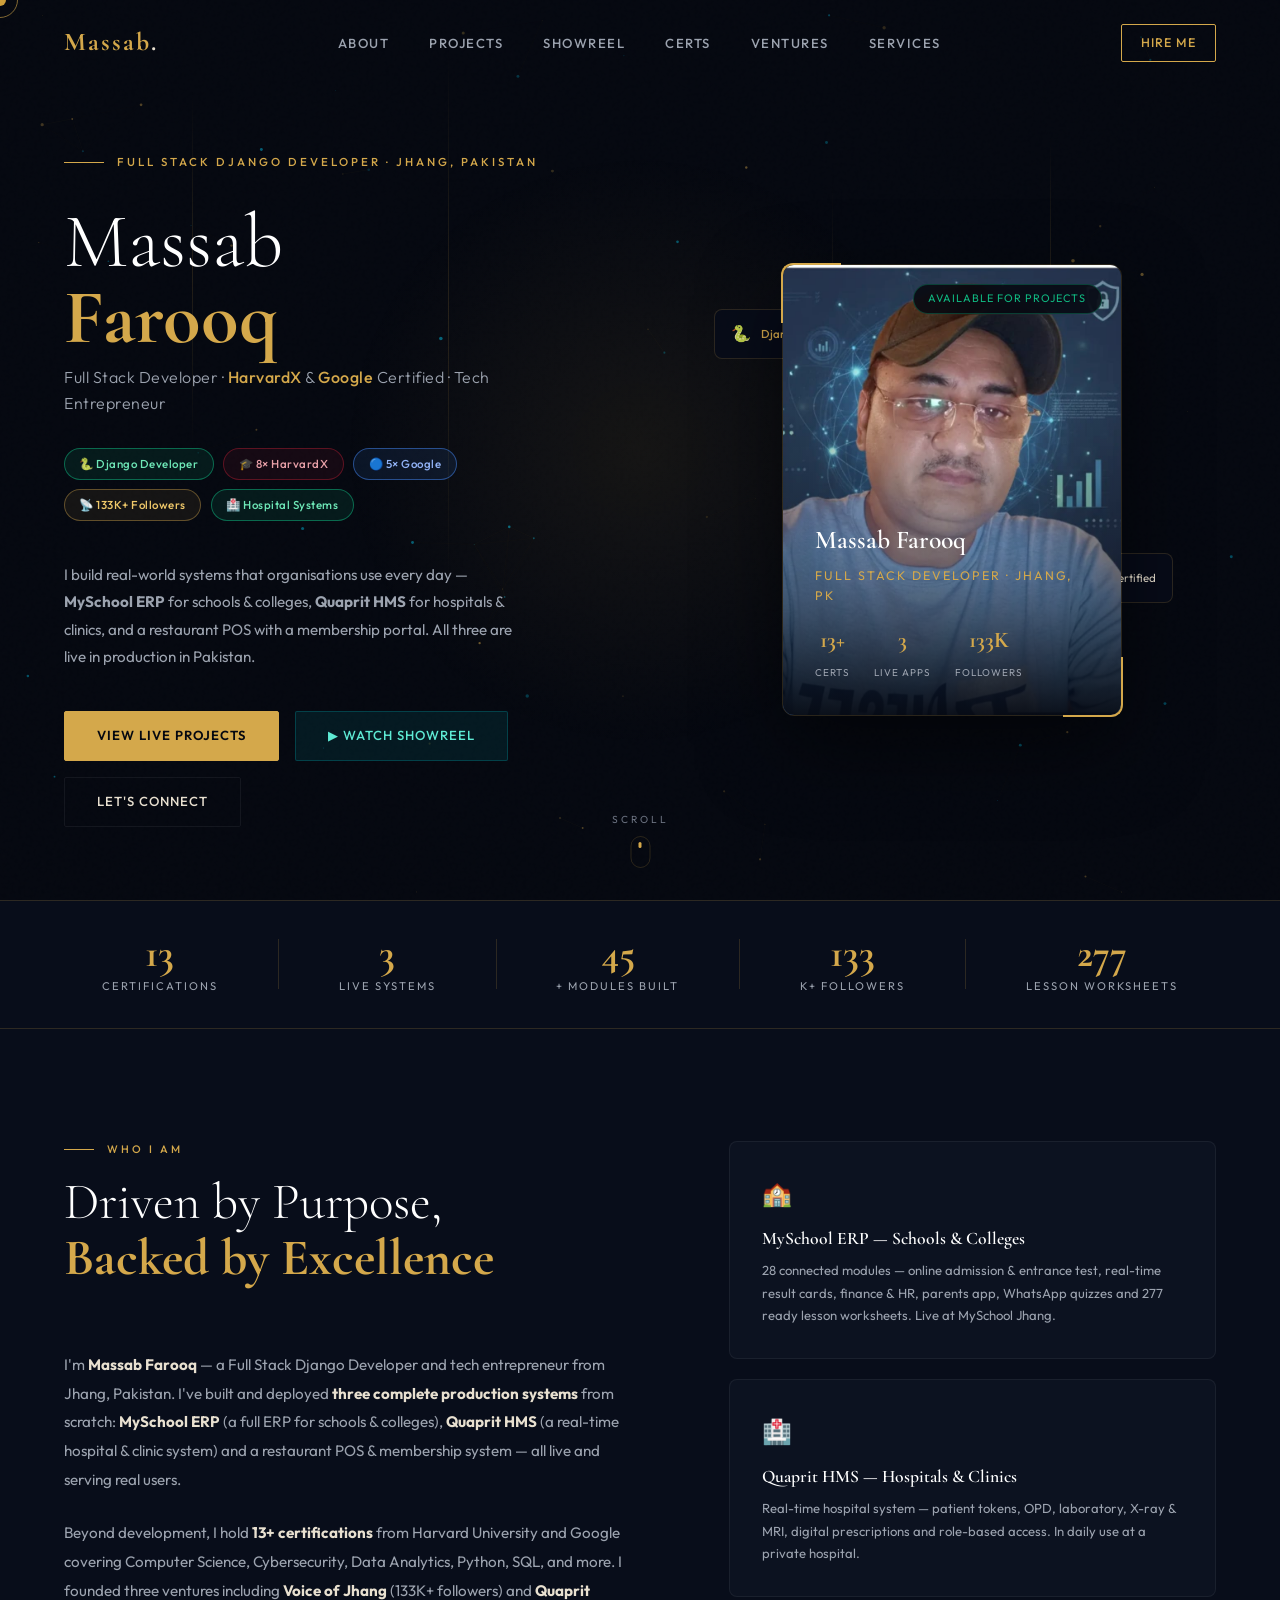
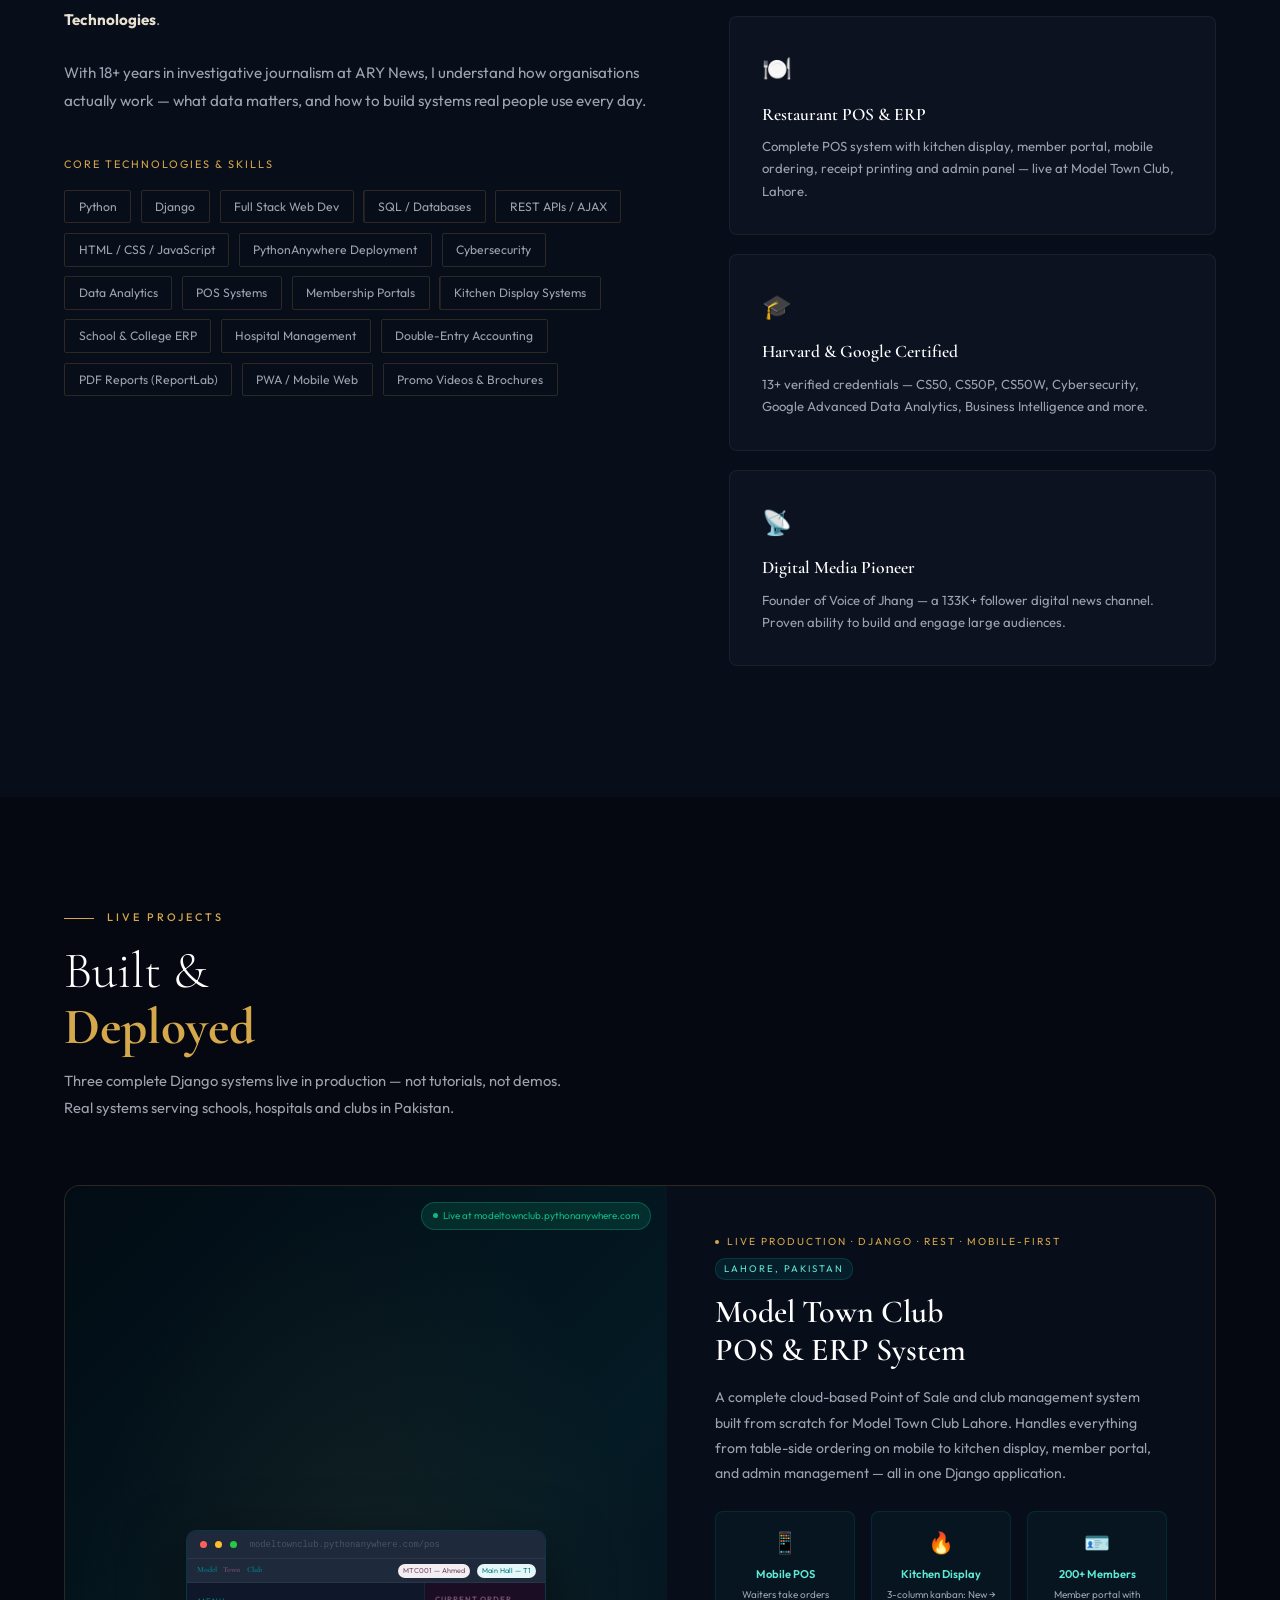
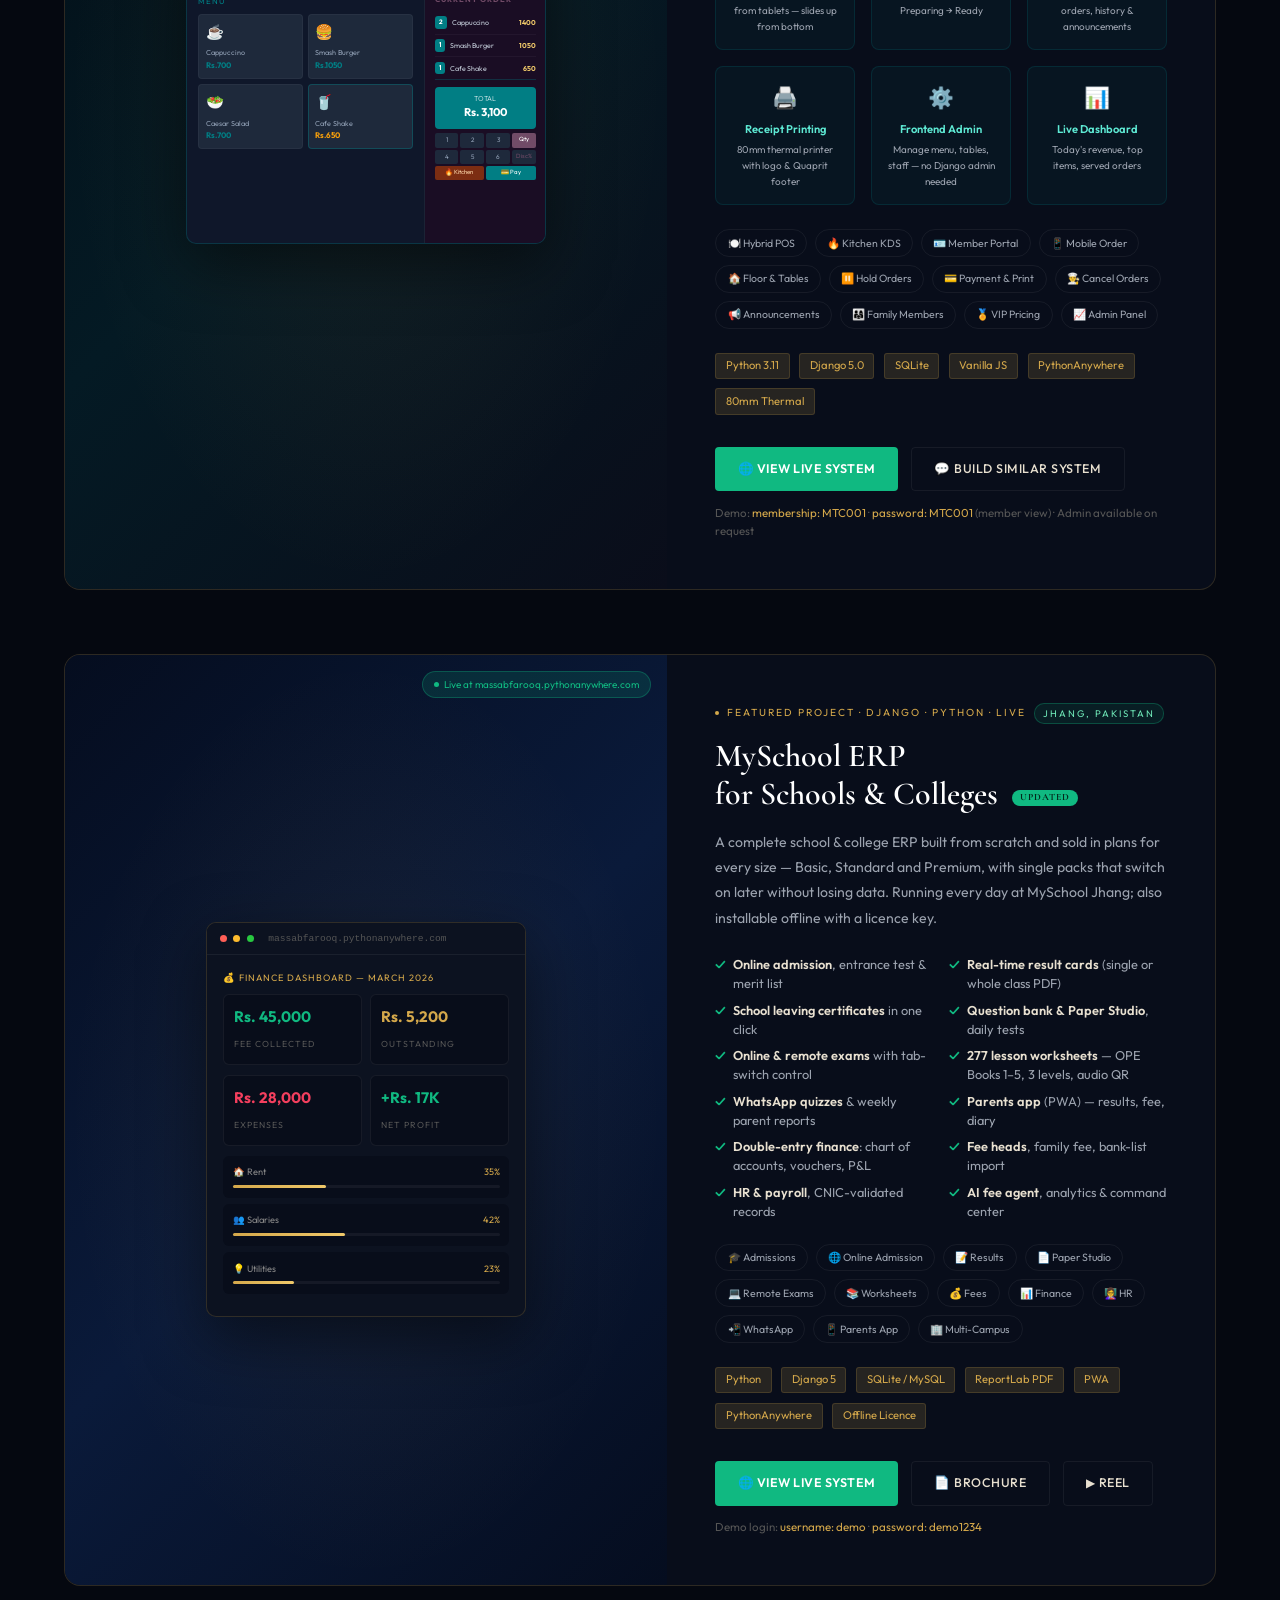
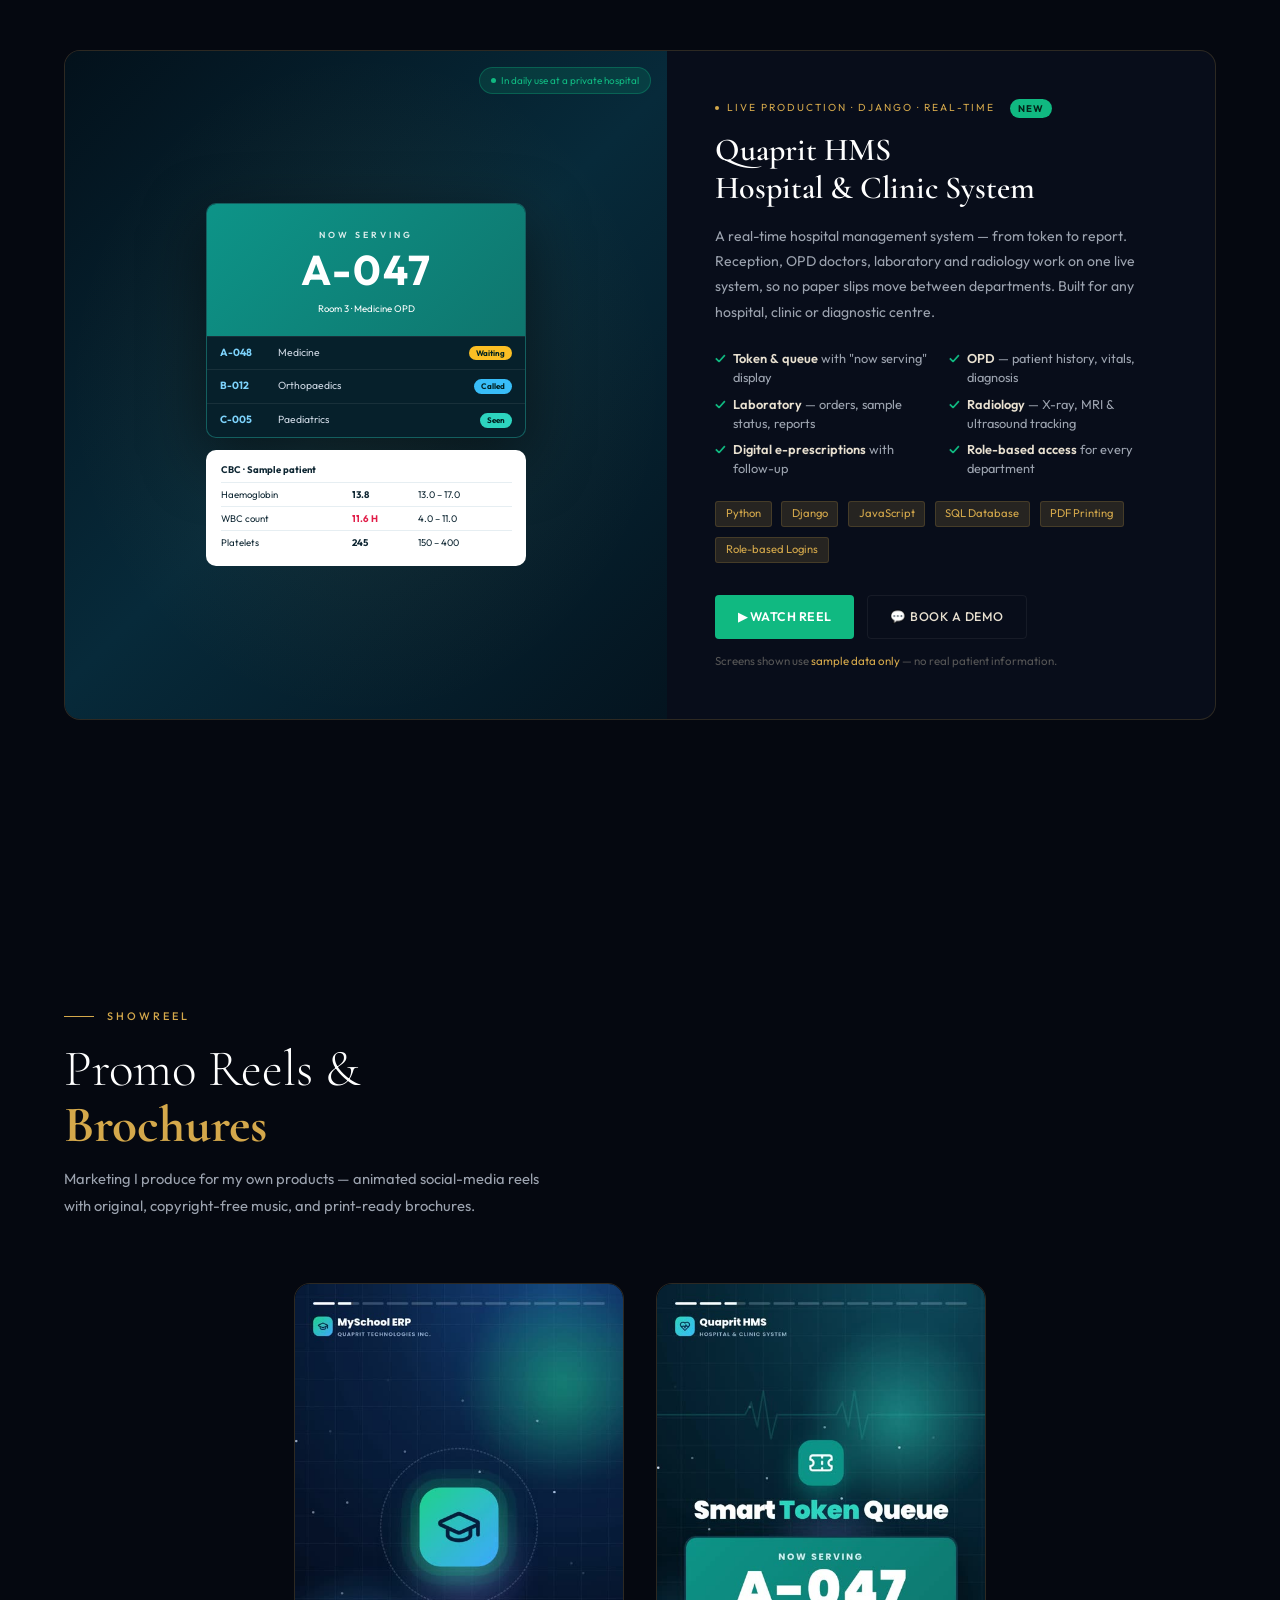
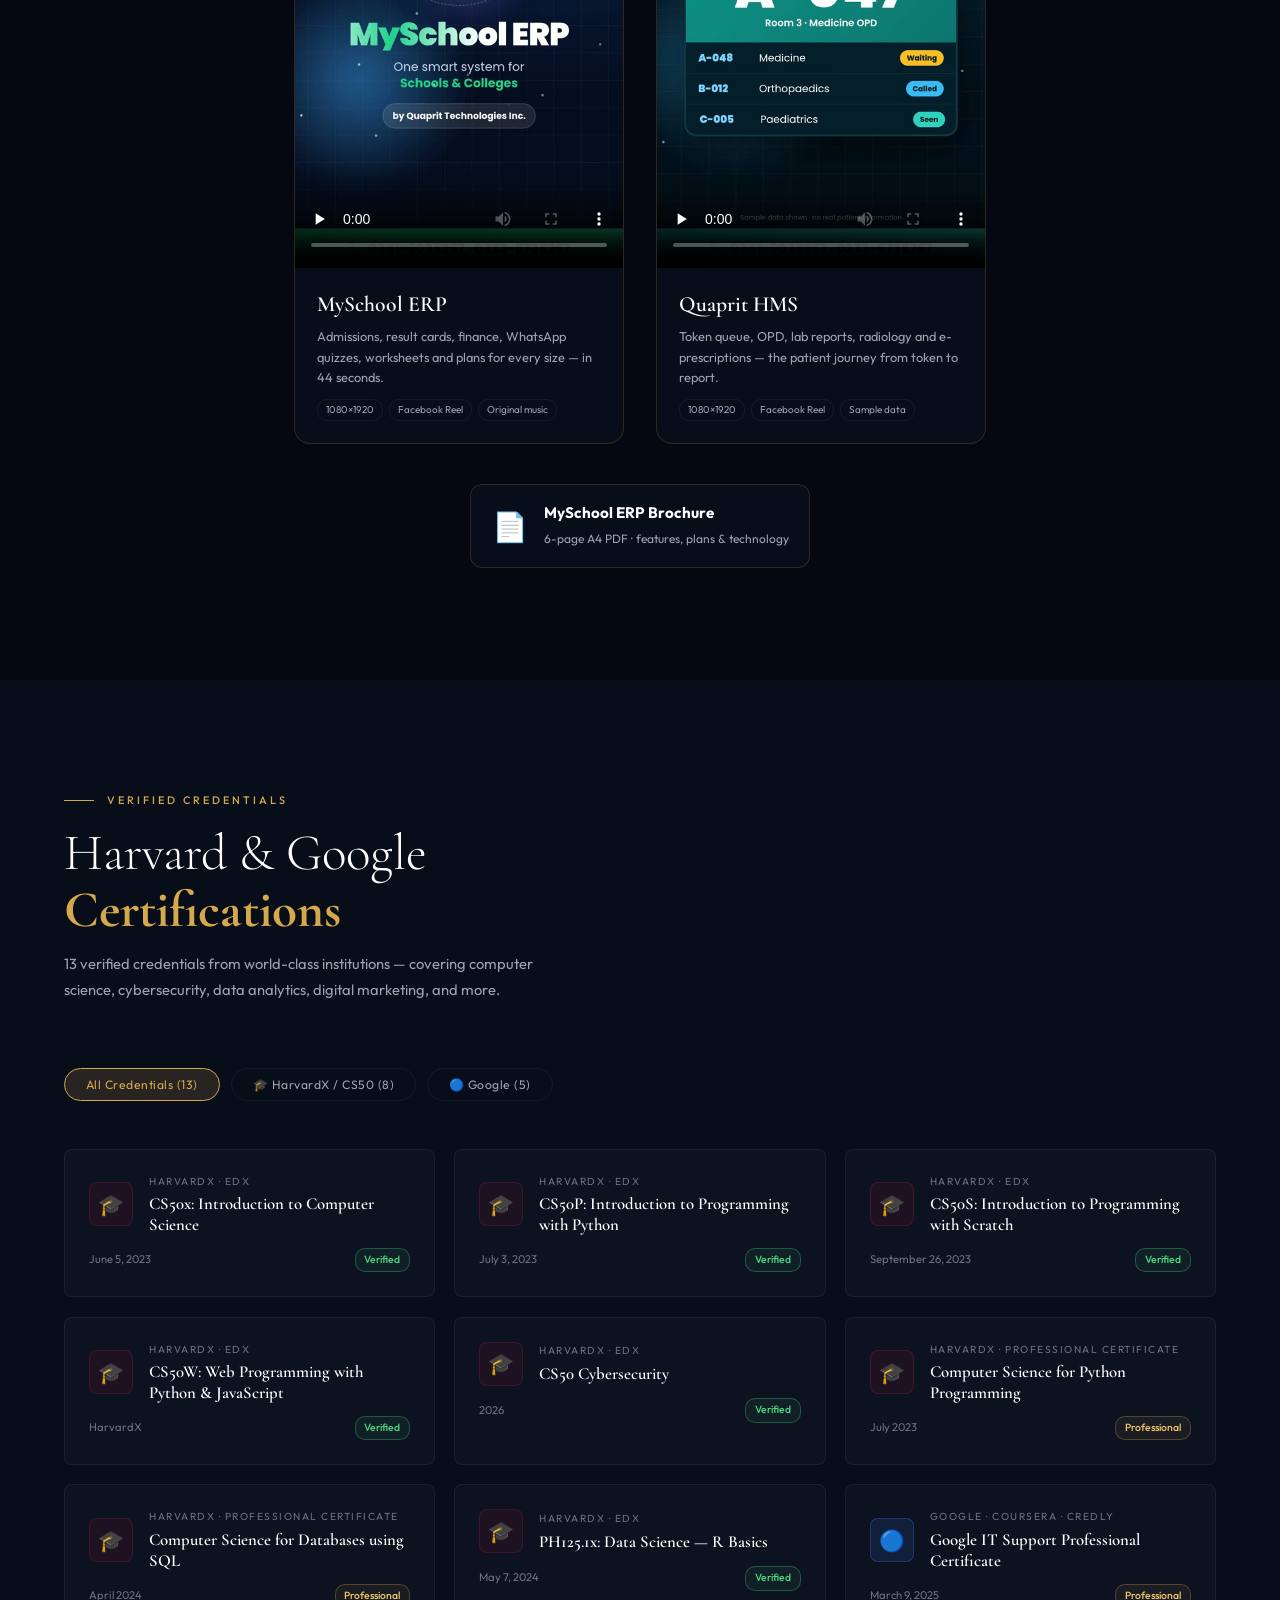
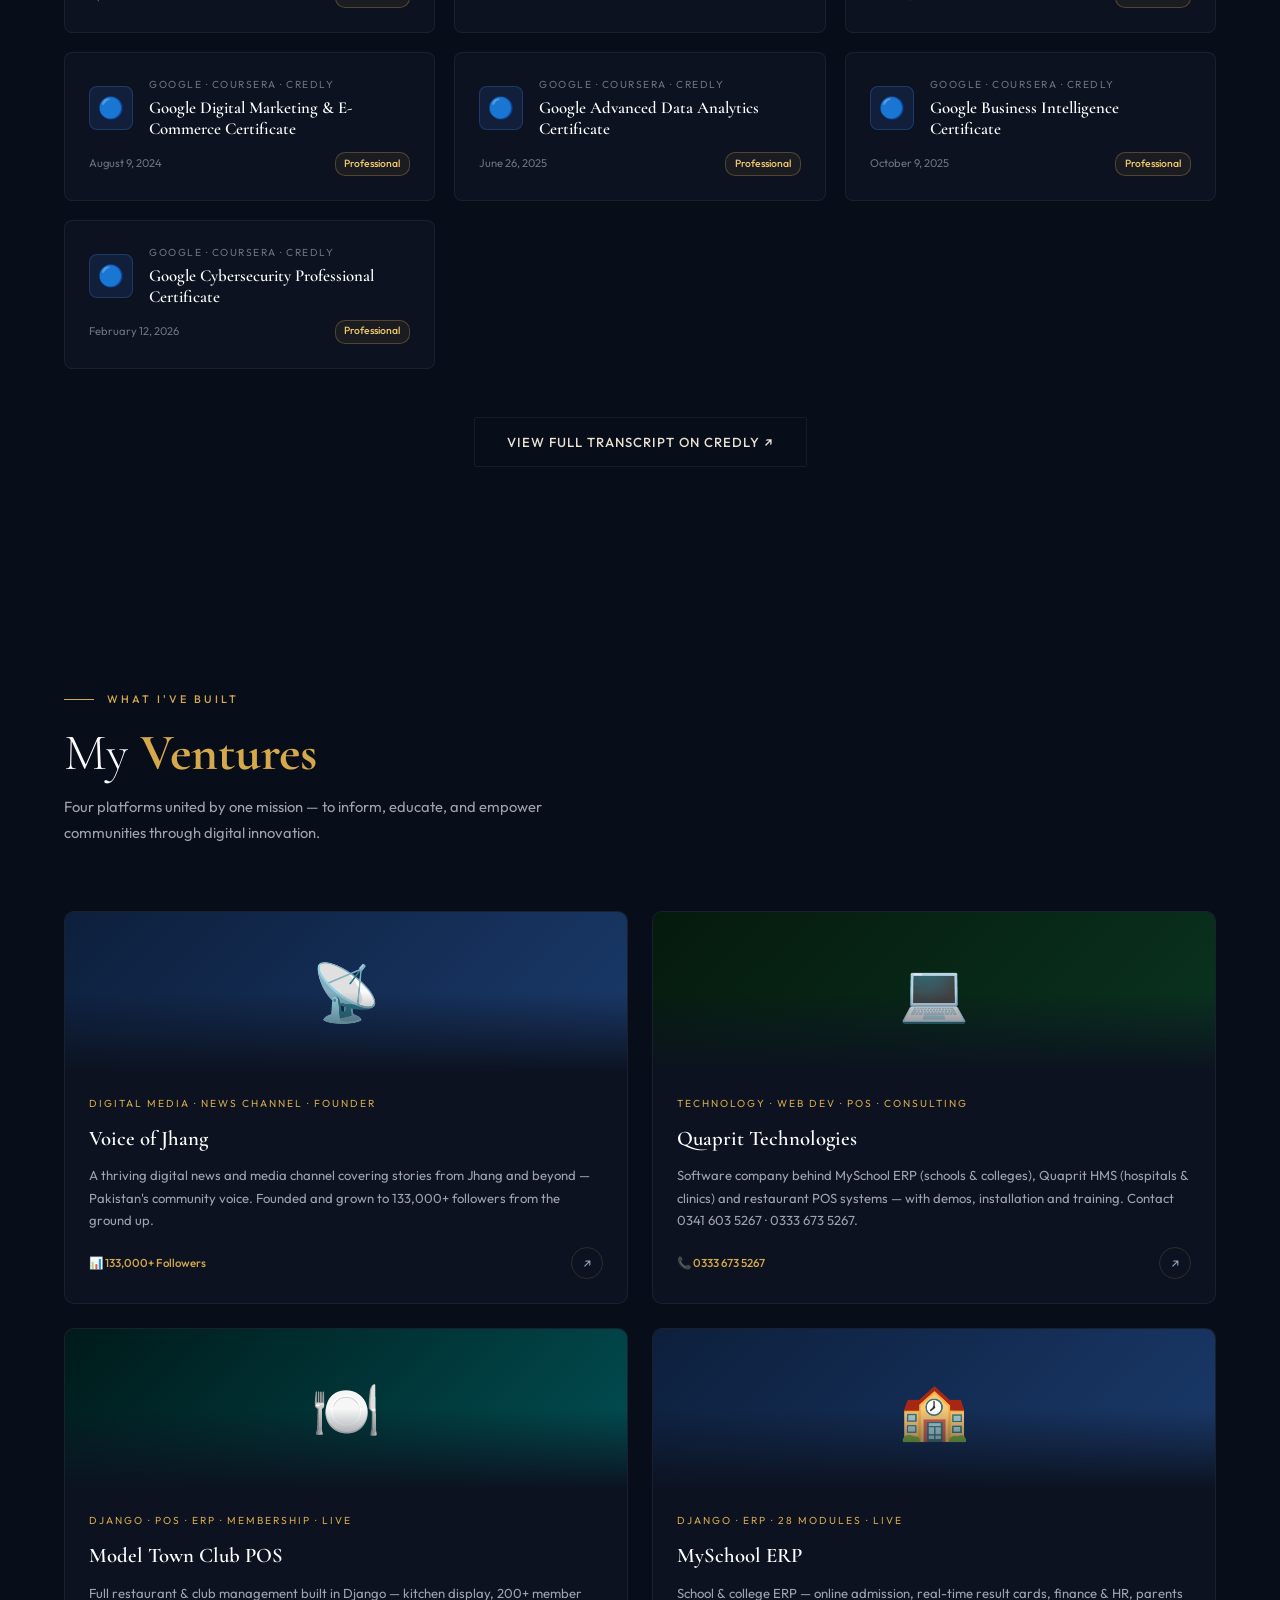
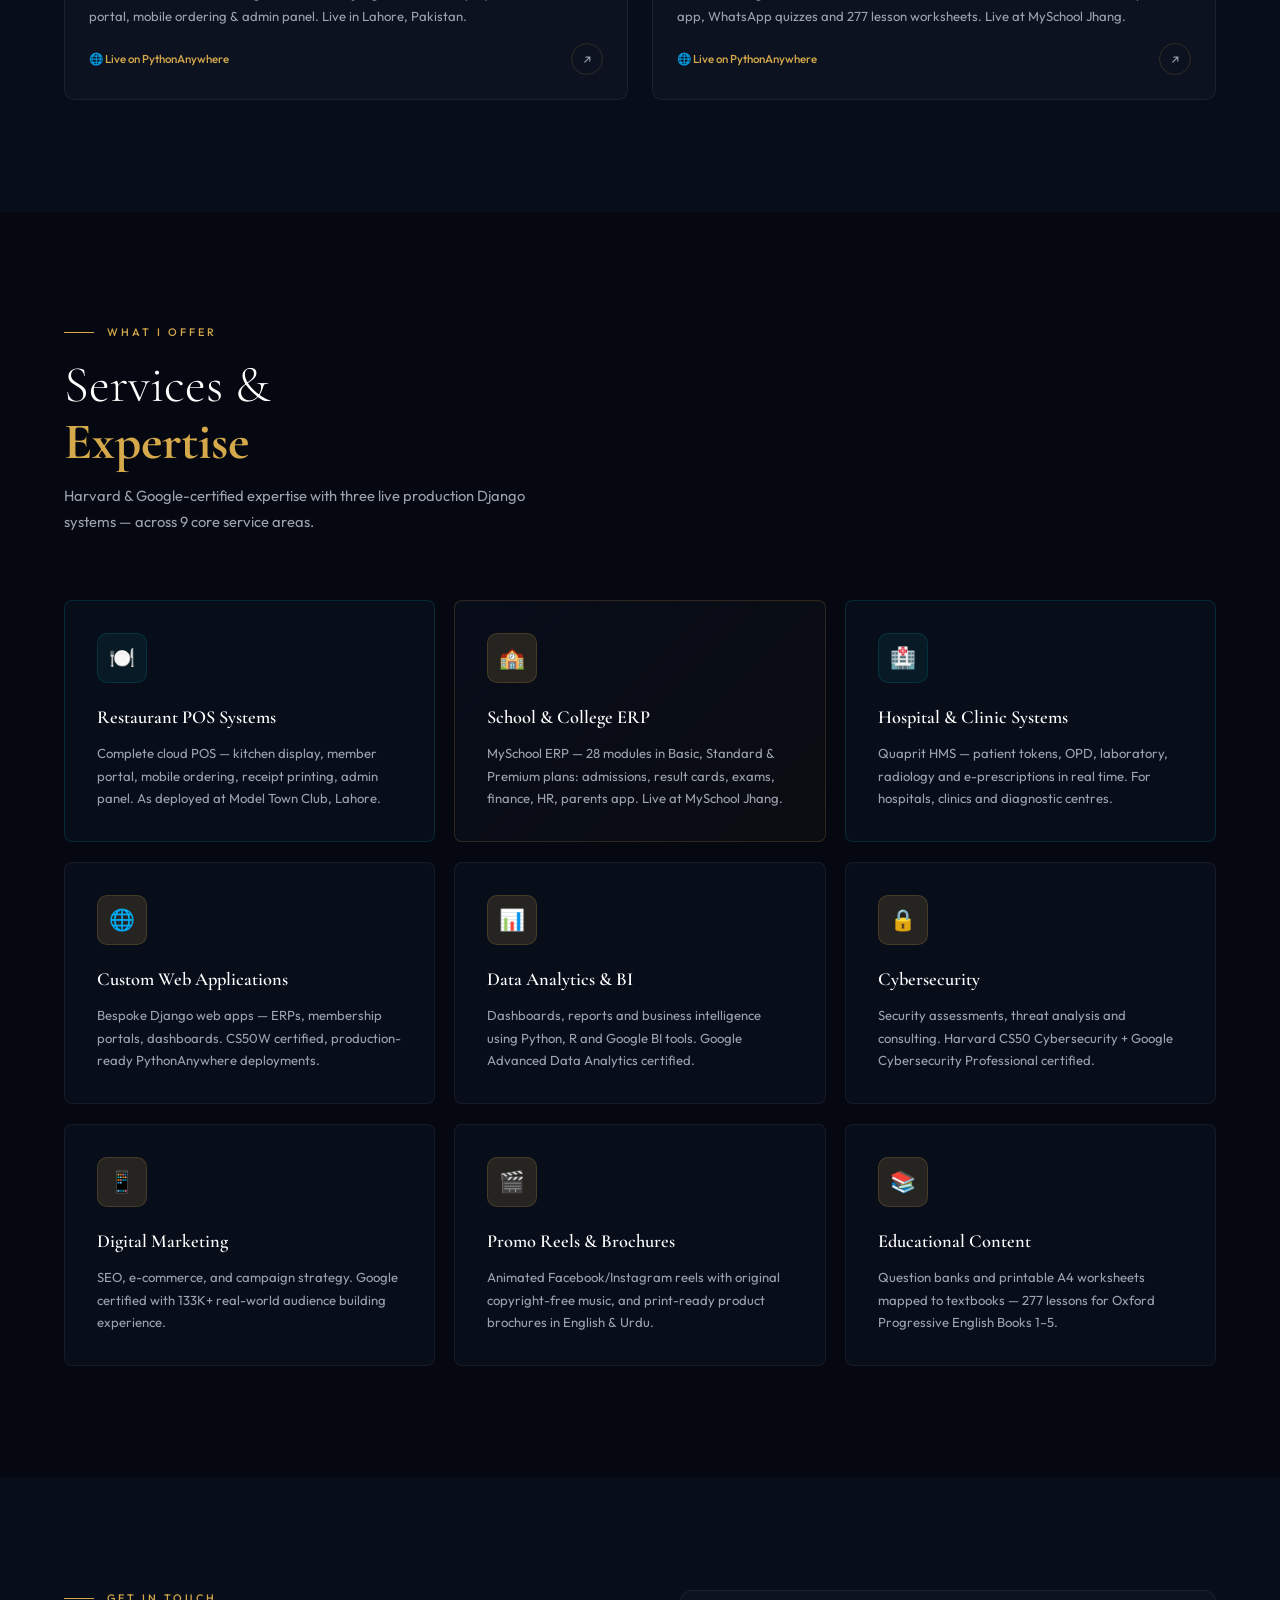
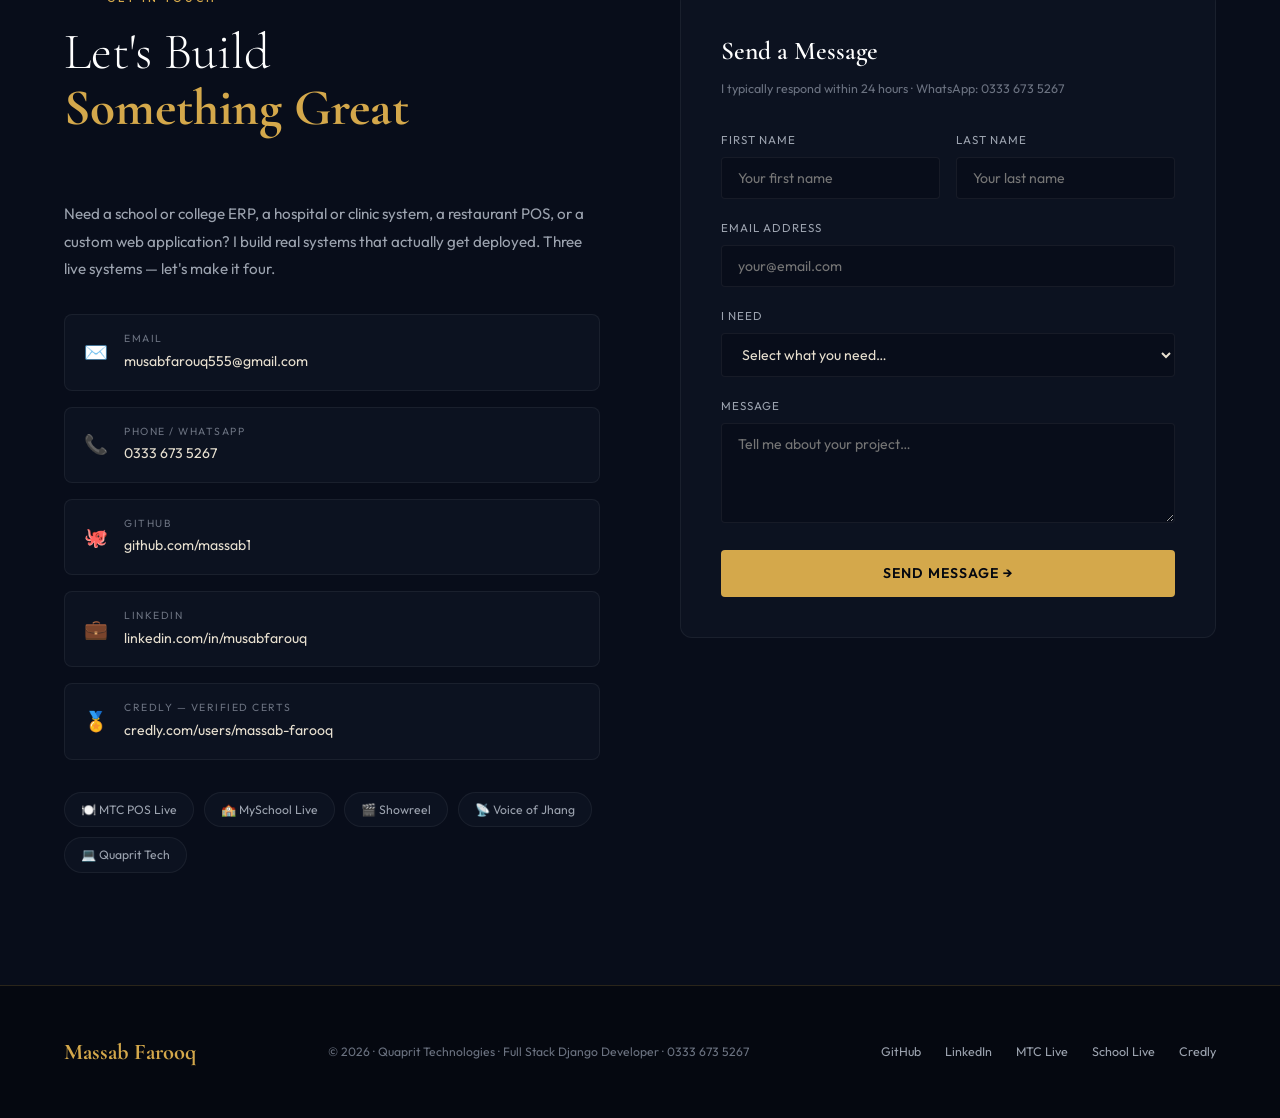
==== commit 0fad646e: "Update Voice of Jhang followers to 133K Co-Authored-By: Claude Opus 5.5 <noreply@anthropic.com> Clau" ====
--- a/index.html
+++ b/index.html
@@ -397,7 +397,7 @@
         <span class="badge badge-django">🐍 Django Developer</span>
         <span class="badge badge-harvard">🎓 8× HarvardX</span>
         <span class="badge badge-google">🔵 5× Google</span>
-        <span class="badge badge-media">📡 105K+ Followers</span>
+        <span class="badge badge-media">📡 133K+ Followers</span>
         <span class="badge badge-django">🏥 Hospital Systems</span>
       </div>
       <p class="hero-desc">I build real-world systems that organisations use every day — <b>MySchool ERP</b> for schools &amp; colleges, <b>Quaprit HMS</b> for hospitals &amp; clinics, and a restaurant POS with a membership portal. All three are live in production in Pakistan.</p>
@@ -420,7 +420,7 @@
             <div class="profile-card-stats">
               <div class="pcs"><span class="pcs-num">13+</span><span class="pcs-label">Certs</span></div>
               <div class="pcs"><span class="pcs-num">3</span><span class="pcs-label">Live Apps</span></div>
-              <div class="pcs"><span class="pcs-num">105K</span><span class="pcs-label">Followers</span></div>
+              <div class="pcs"><span class="pcs-num">133K</span><span class="pcs-label">Followers</span></div>
             </div>
           </div>
           <div class="profile-card-tag">Available for Projects</div>
@@ -443,7 +443,7 @@
   <div class="stat-divider"></div>
   <div class="stat-item reveal"><span class="stat-item-num count-up" data-target="45">0</span><div class="stat-item-label">+ Modules Built</div></div>
   <div class="stat-divider"></div>
-  <div class="stat-item reveal"><span class="stat-item-num count-up" data-target="105">0</span><div class="stat-item-label">K+ Followers</div></div>
+  <div class="stat-item reveal"><span class="stat-item-num count-up" data-target="133">0</span><div class="stat-item-label">K+ Followers</div></div>
   <div class="stat-divider"></div>
   <div class="stat-item reveal"><span class="stat-item-num count-up" data-target="277">0</span><div class="stat-item-label">Lesson Worksheets</div></div>
 </div>
@@ -457,7 +457,7 @@
       </div>
       <div class="about-text">
         <p>I'm <strong>Massab Farooq</strong> — a Full Stack Django Developer and tech entrepreneur from Jhang, Pakistan. I've built and deployed <strong>three complete production systems</strong> from scratch: <strong>MySchool ERP</strong> (a full ERP for schools &amp; colleges), <strong>Quaprit HMS</strong> (a real-time hospital &amp; clinic system) and a restaurant POS &amp; membership system — all live and serving real users.</p>
-        <p>Beyond development, I hold <strong>13+ certifications</strong> from Harvard University and Google covering Computer Science, Cybersecurity, Data Analytics, Python, SQL, and more. I founded three ventures including <strong>Voice of Jhang</strong> (105K+ followers) and <strong>Quaprit Technologies</strong>.</p>
+        <p>Beyond development, I hold <strong>13+ certifications</strong> from Harvard University and Google covering Computer Science, Cybersecurity, Data Analytics, Python, SQL, and more. I founded three ventures including <strong>Voice of Jhang</strong> (133K+ followers) and <strong>Quaprit Technologies</strong>.</p>
         <p>With 18+ years in investigative journalism at ARY News, I understand how organisations actually work — what data matters, and how to build systems real people use every day.</p>
       </div>
       <div class="skills-wrap">
@@ -480,7 +480,7 @@
       <div class="about-card"><div class="about-card-icon">🏥</div><h4>Quaprit HMS — Hospitals &amp; Clinics</h4><p>Real-time hospital system — patient tokens, OPD, laboratory, X-ray &amp; MRI, digital prescriptions and role-based access. In daily use at a private hospital.</p></div>
       <div class="about-card"><div class="about-card-icon">🍽️</div><h4>Restaurant POS &amp; ERP</h4><p>Complete POS system with kitchen display, member portal, mobile ordering, receipt printing and admin panel — live at Model Town Club, Lahore.</p></div>
       <div class="about-card"><div class="about-card-icon">🎓</div><h4>Harvard &amp; Google Certified</h4><p>13+ verified credentials — CS50, CS50P, CS50W, Cybersecurity, Google Advanced Data Analytics, Business Intelligence and more.</p></div>
-      <div class="about-card"><div class="about-card-icon">📡</div><h4>Digital Media Pioneer</h4><p>Founder of Voice of Jhang — a 105K+ follower digital news channel. Proven ability to build and engage large audiences.</p></div>
+      <div class="about-card"><div class="about-card-icon">📡</div><h4>Digital Media Pioneer</h4><p>Founder of Voice of Jhang — a 133K+ follower digital news channel. Proven ability to build and engage large audiences.</p></div>
     </div>
   </div>
 </section>
@@ -756,8 +756,8 @@
       <div class="venture-body">
         <div class="venture-tag">Digital Media · News Channel · Founder</div>
         <h3>Voice of Jhang</h3>
-        <p>A thriving digital news and media channel covering stories from Jhang and beyond — Pakistan's community voice. Founded and grown to 105,000+ followers from the ground up.</p>
-        <div class="venture-meta"><span class="venture-followers">📊 105,000+ Followers</span><div class="venture-arrow">↗</div></div>
+        <p>A thriving digital news and media channel covering stories from Jhang and beyond — Pakistan's community voice. Founded and grown to 133,000+ followers from the ground up.</p>
+        <div class="venture-meta"><span class="venture-followers">📊 133,000+ Followers</span><div class="venture-arrow">↗</div></div>
       </div>
     </a>
     <a href="https://web.facebook.com/Quaprit" target="_blank" class="venture v2 reveal">
@@ -803,7 +803,7 @@
     <div class="svc reveal"><div class="svc-icon">🌐</div><h3>Custom Web Applications</h3><p>Bespoke Django web apps — ERPs, membership portals, dashboards. CS50W certified, production-ready PythonAnywhere deployments.</p></div>
     <div class="svc reveal"><div class="svc-icon">📊</div><h3>Data Analytics &amp; BI</h3><p>Dashboards, reports and business intelligence using Python, R and Google BI tools. Google Advanced Data Analytics certified.</p></div>
     <div class="svc reveal"><div class="svc-icon">🔒</div><h3>Cybersecurity</h3><p>Security assessments, threat analysis and consulting. Harvard CS50 Cybersecurity + Google Cybersecurity Professional certified.</p></div>
-    <div class="svc reveal"><div class="svc-icon">📱</div><h3>Digital Marketing</h3><p>SEO, e-commerce, and campaign strategy. Google certified with 105K+ real-world audience building experience.</p></div>
+    <div class="svc reveal"><div class="svc-icon">📱</div><h3>Digital Marketing</h3><p>SEO, e-commerce, and campaign strategy. Google certified with 133K+ real-world audience building experience.</p></div>
     <div class="svc reveal"><div class="svc-icon">🎬</div><h3>Promo Reels &amp; Brochures</h3><p>Animated Facebook/Instagram reels with original copyright-free music, and print-ready product brochures in English &amp; Urdu.</p></div>
     <div class="svc reveal"><div class="svc-icon">📚</div><h3>Educational Content</h3><p>Question banks and printable A4 worksheets mapped to textbooks — 277 lessons for Oxford Progressive English Books 1–5.</p></div>
   </div>
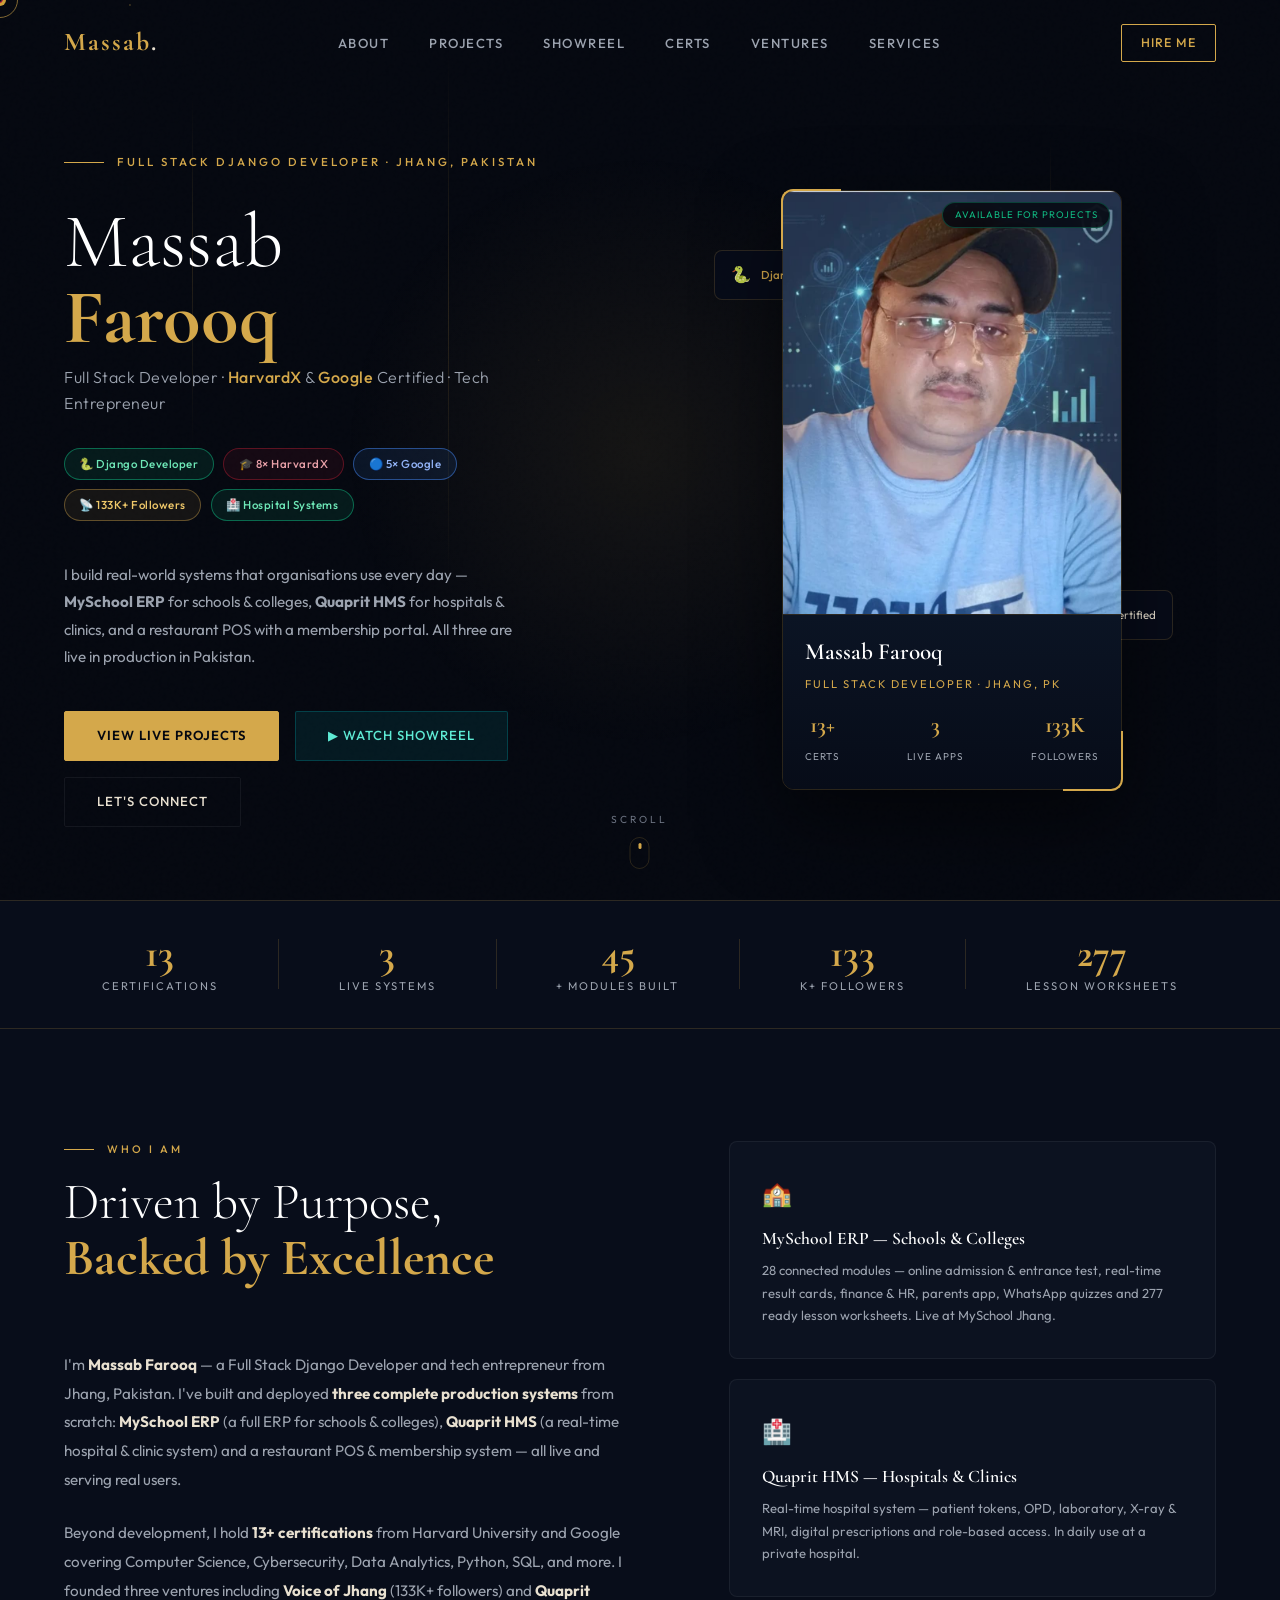
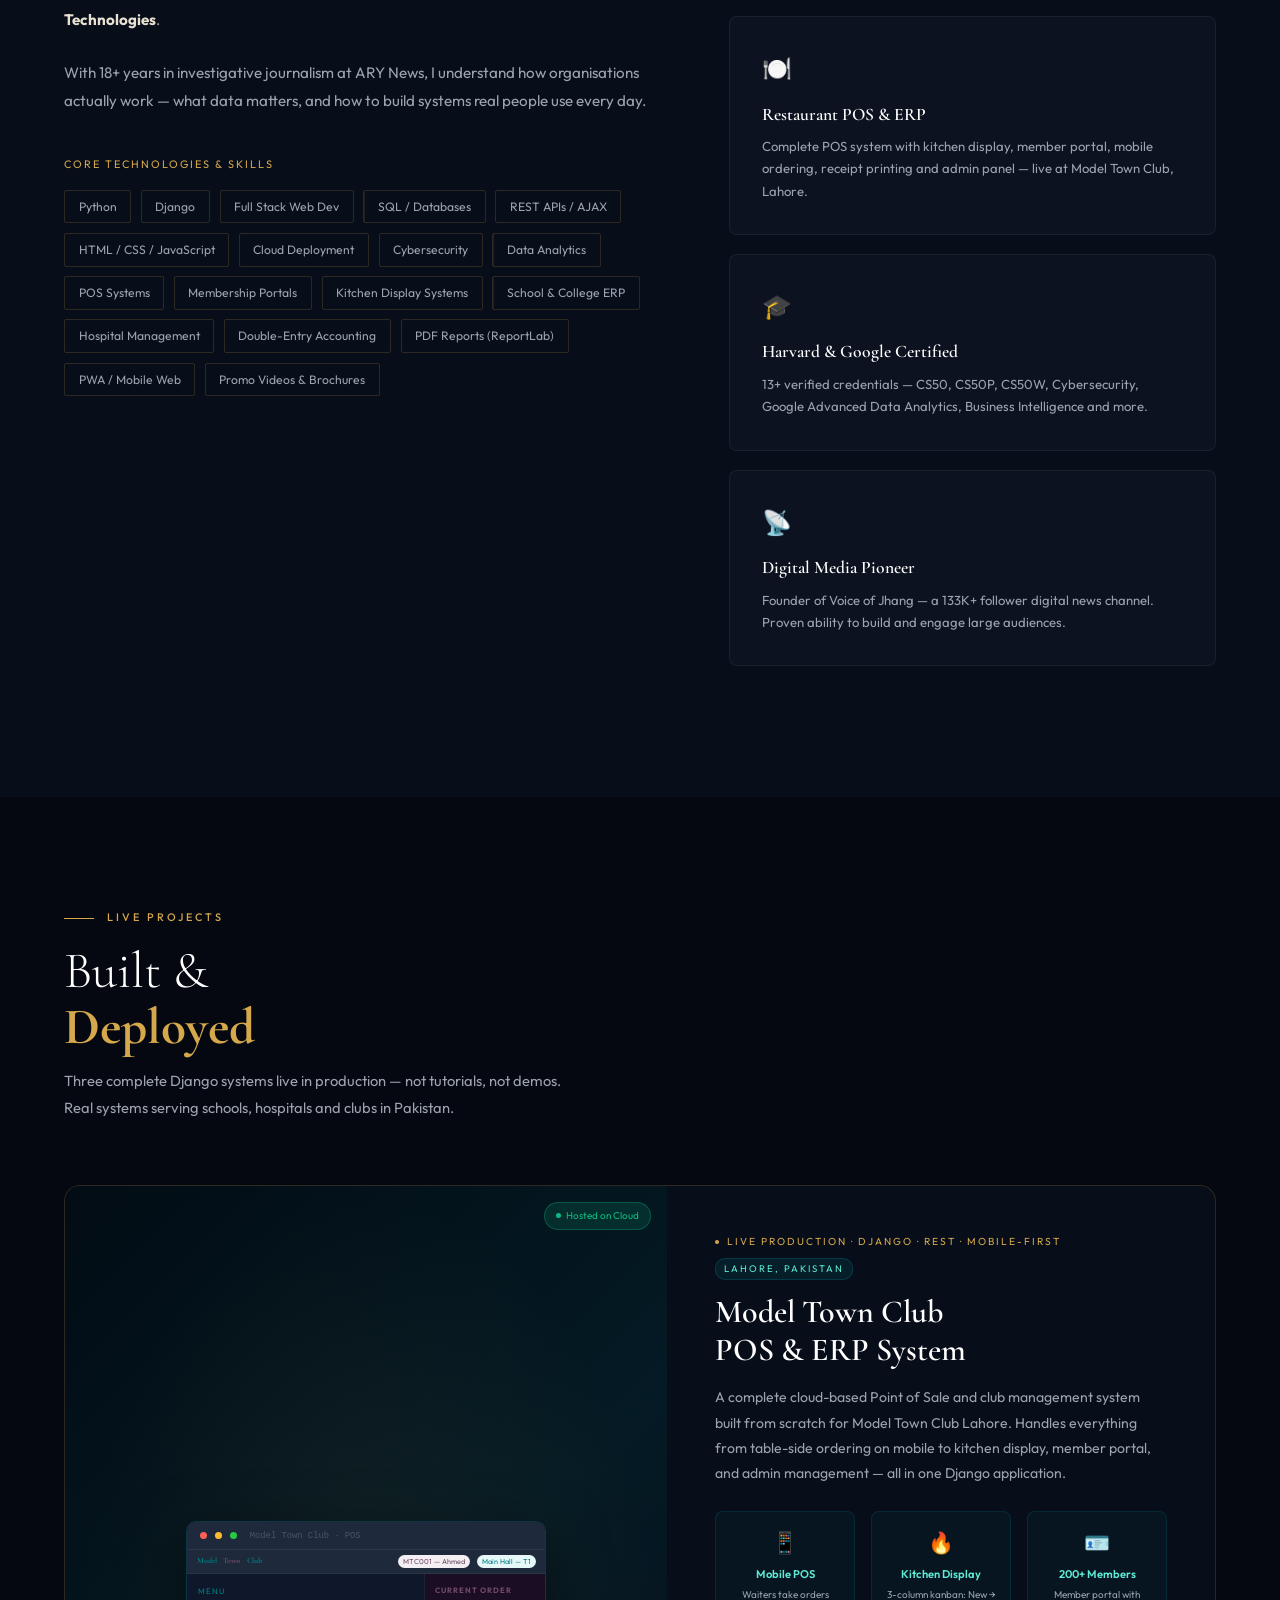
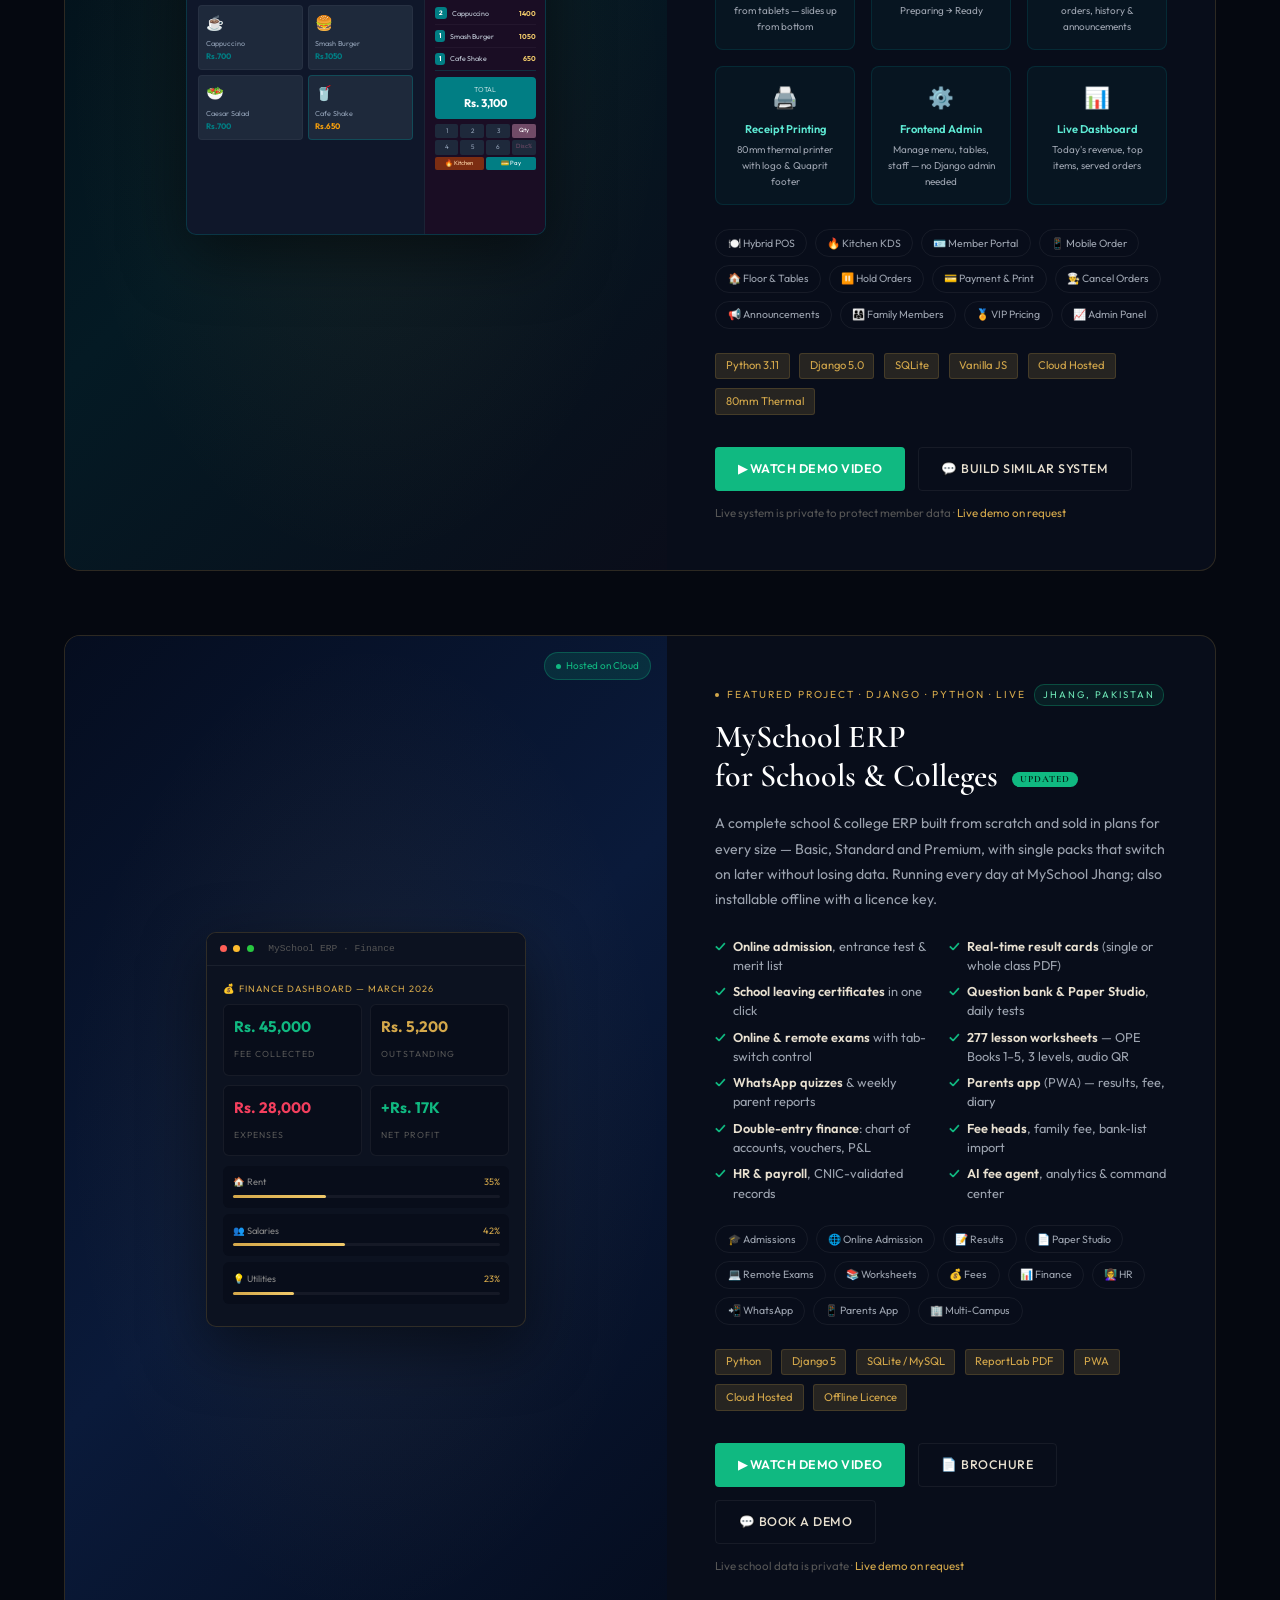
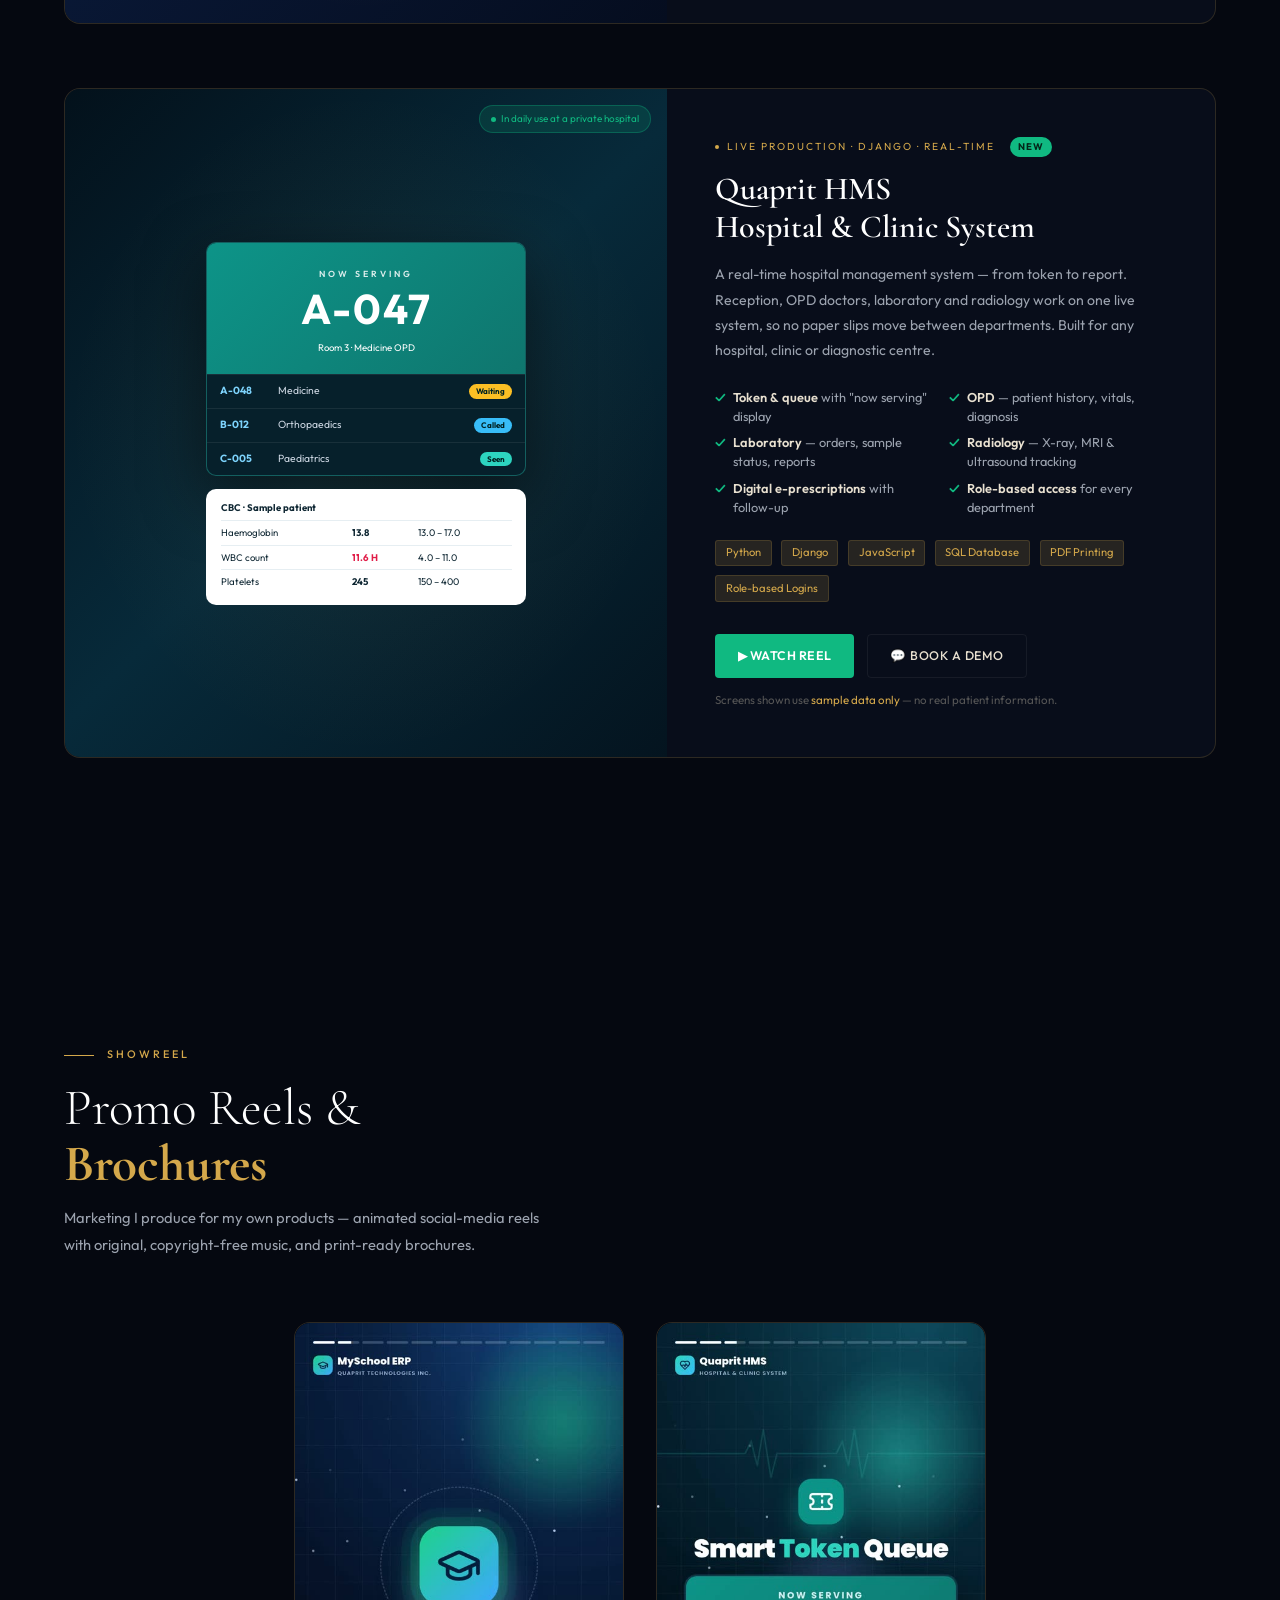
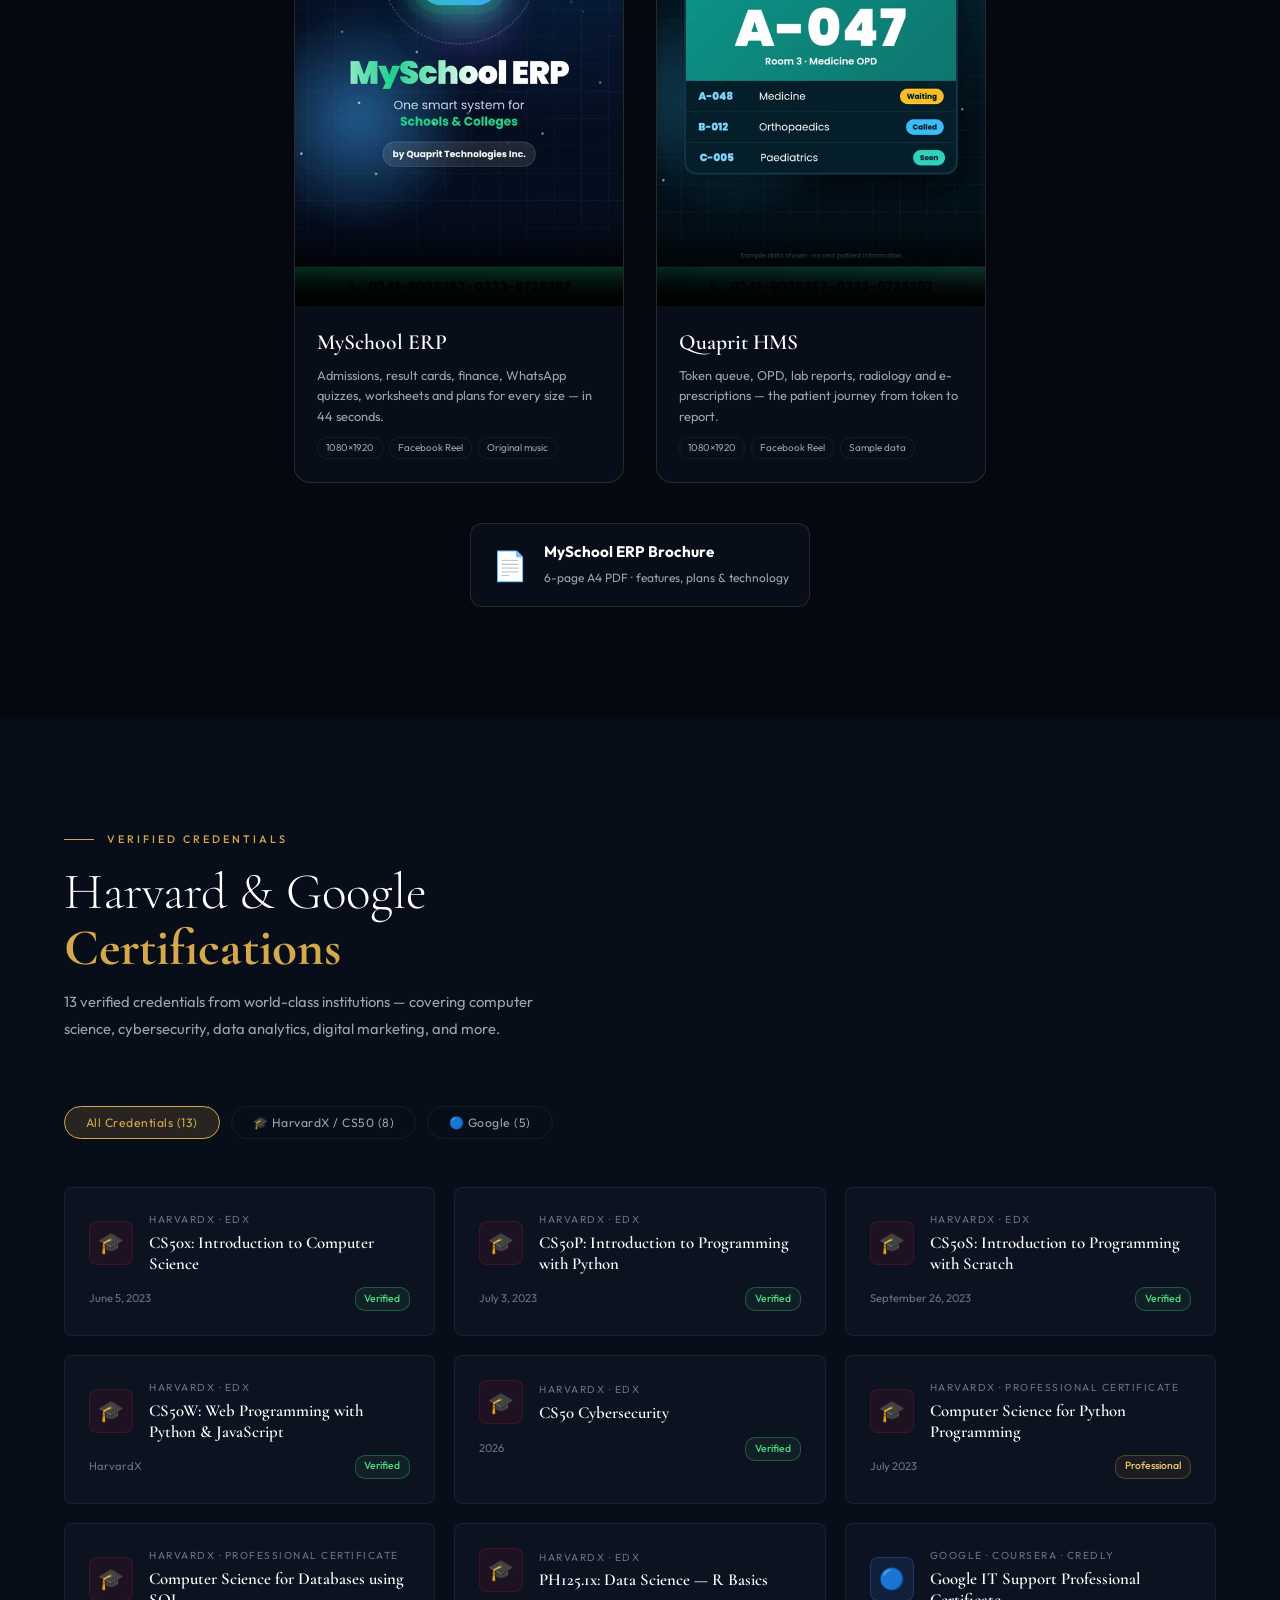
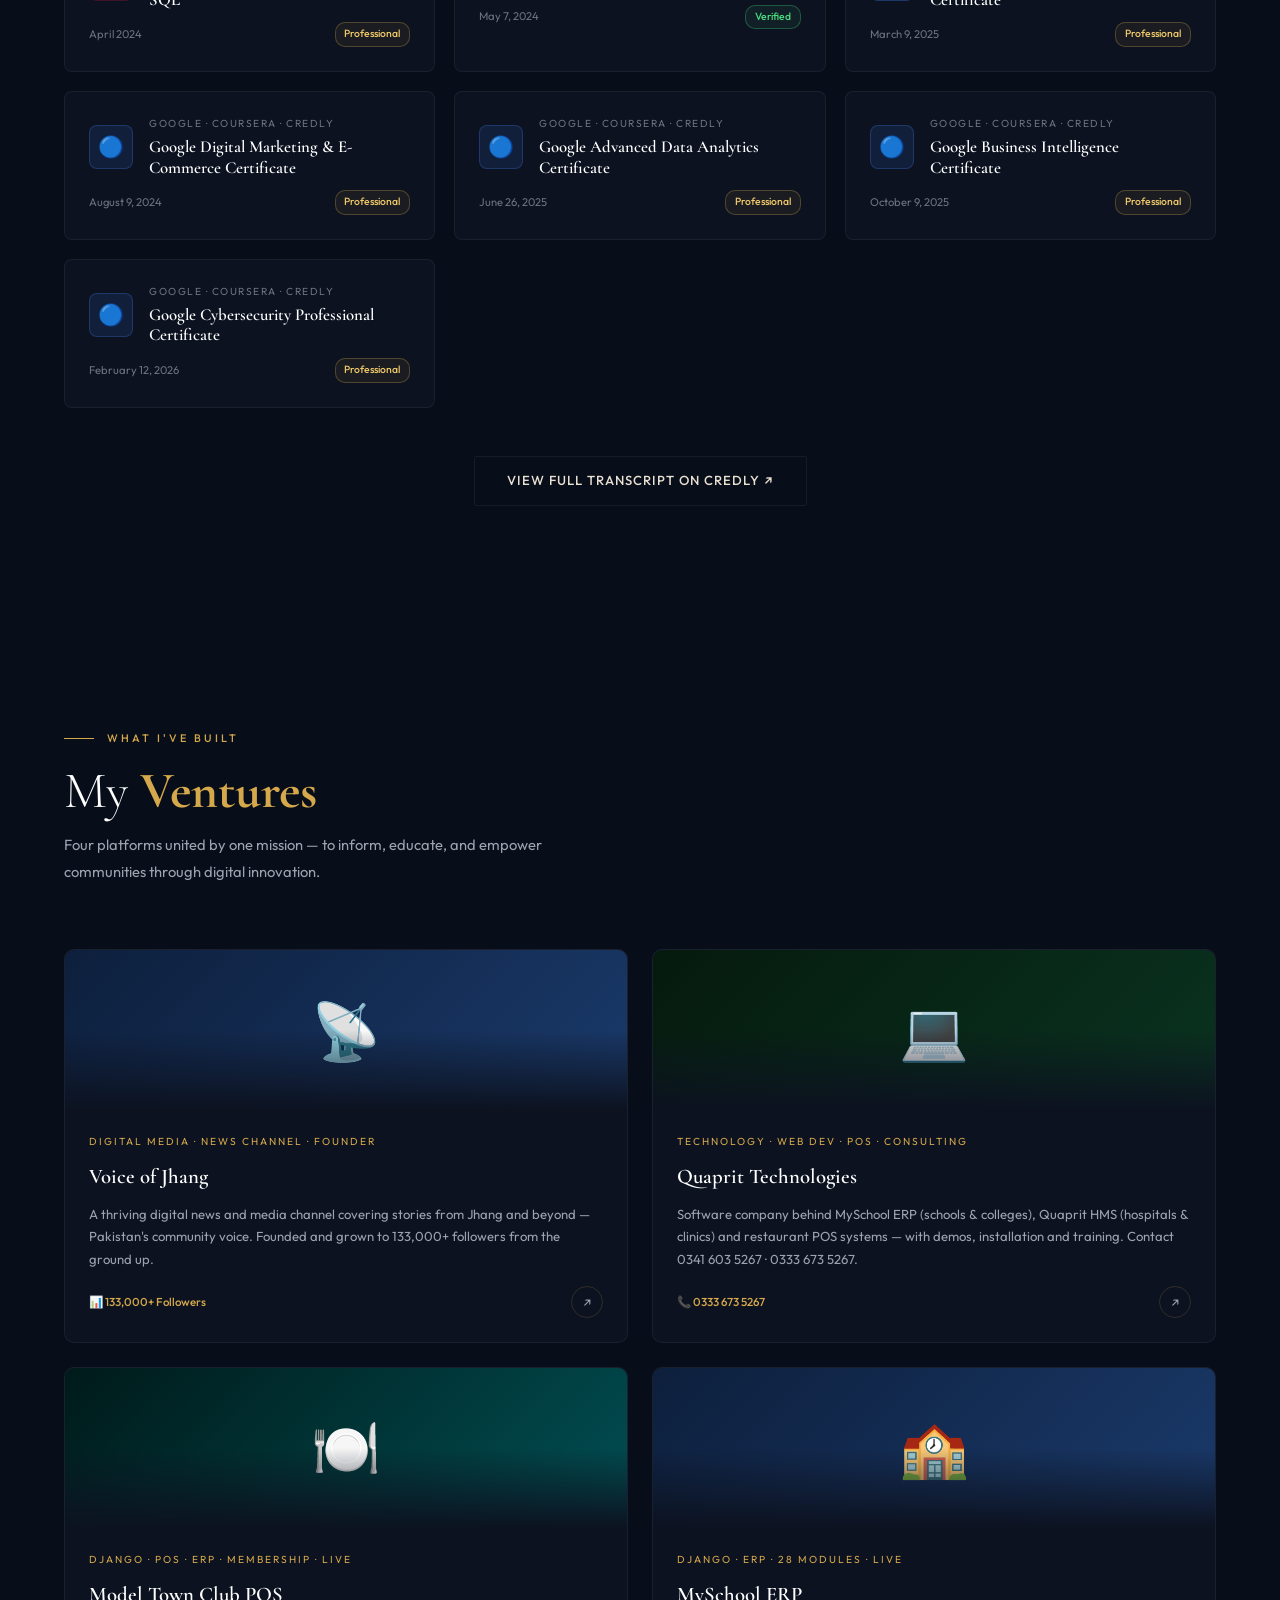
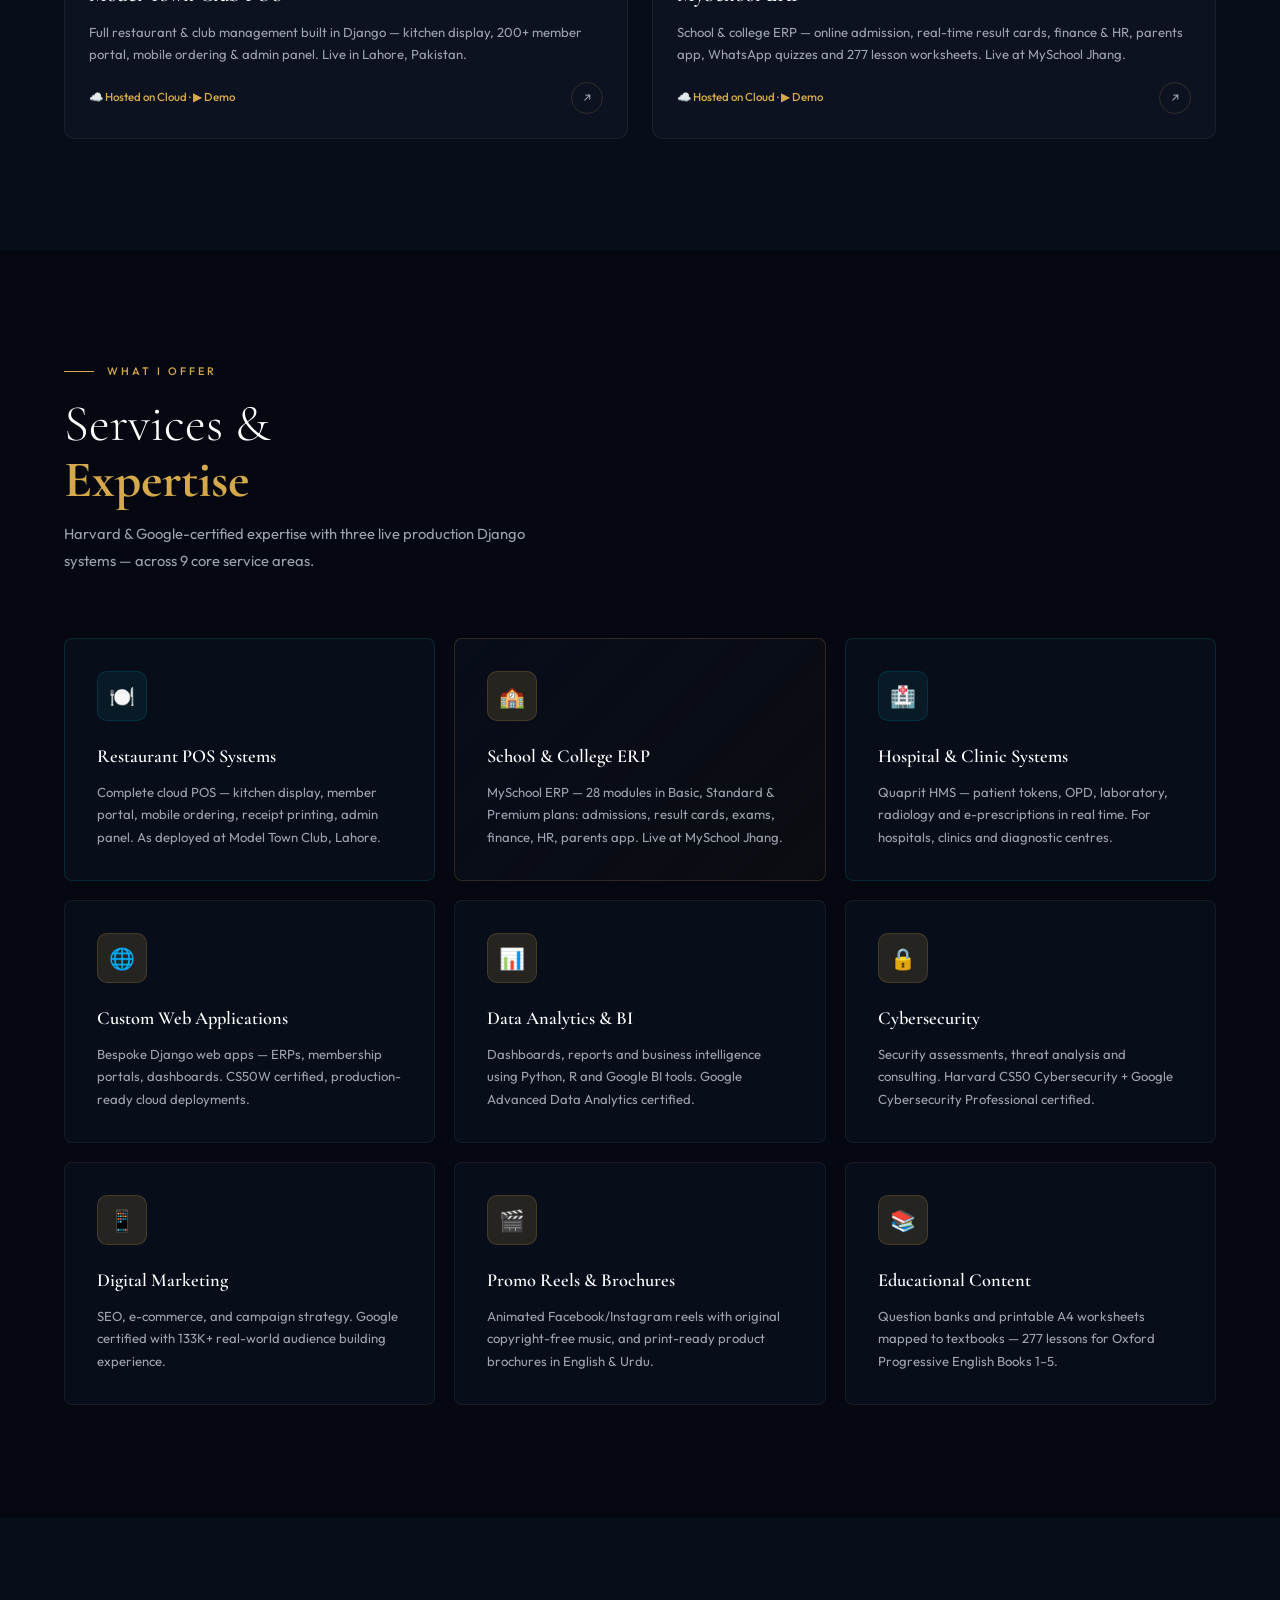
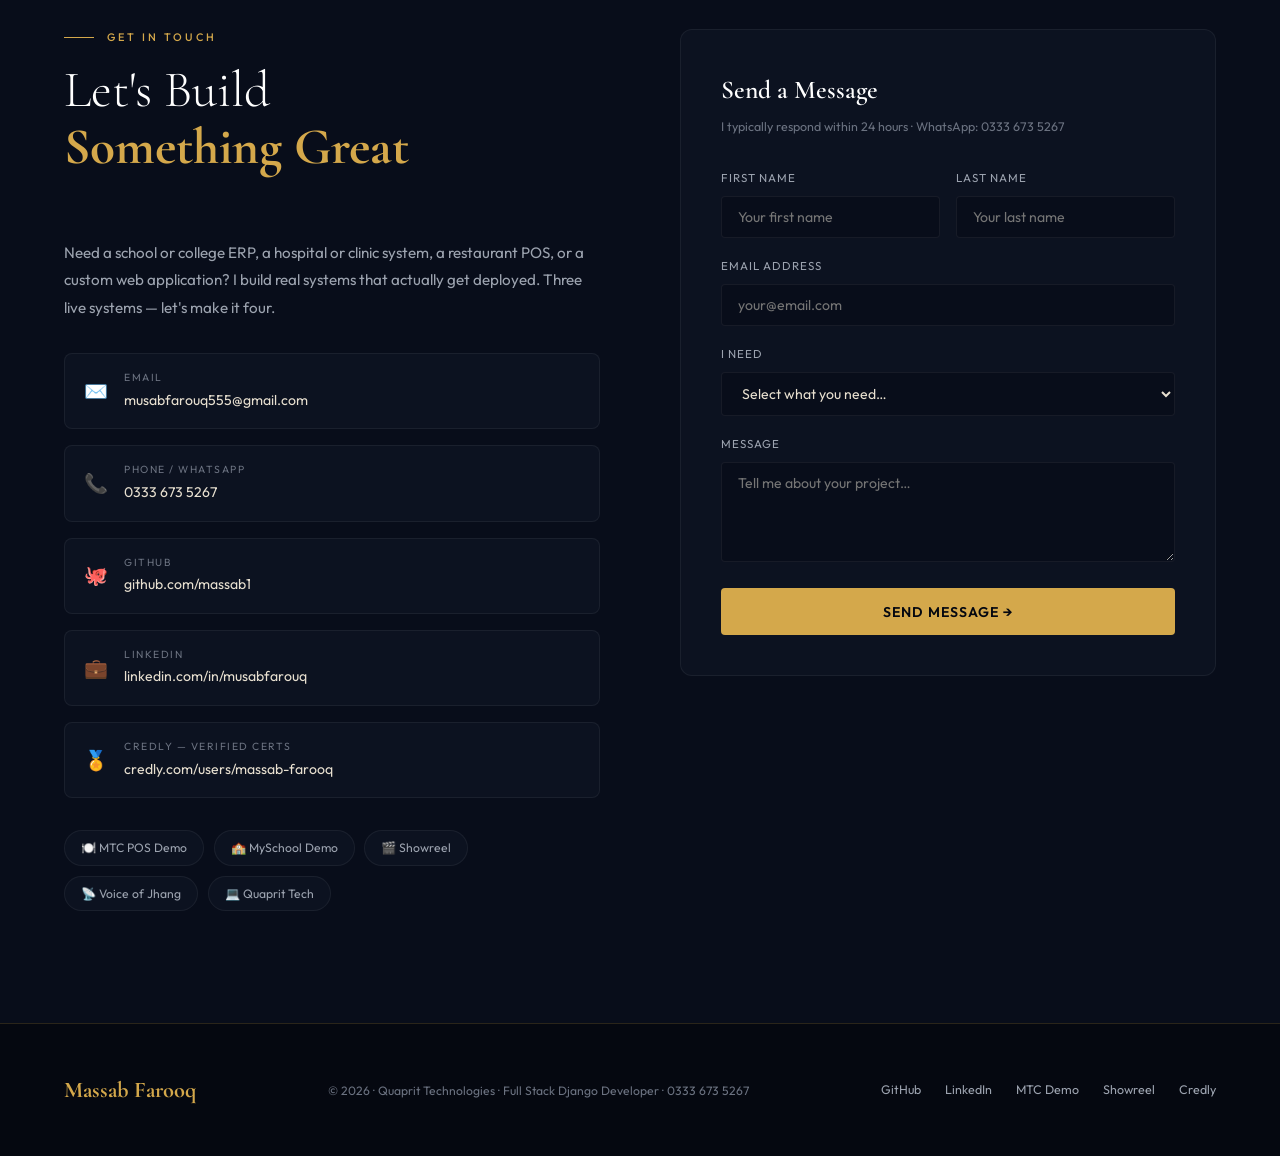
==== commit ac510c97: "Hide hosting details, link demo videos, fix profile card on mobile - Remove all pythonanywhere.com l" ====
--- a/index.html
+++ b/index.html
@@ -307,7 +307,14 @@
 /* RESPONSIVE */
 
 /* ---- 2026 update: photo, showreel, third project ---- */
-.profile-photo{width:100%;aspect-ratio:3/4;object-fit:cover;display:block}
+.profile-photo{width:100%;aspect-ratio:4/5;object-fit:cover;object-position:center 20%;display:block}
+.profile-card .profile-card-overlay{display:none}
+.profile-card .profile-card-info{position:relative;padding:1.2rem 1.4rem 1.3rem;background:linear-gradient(180deg,#0b1424,#070c18);border-top:1px solid var(--border)}
+.profile-card .profile-card-name{font-size:1.45rem}
+.profile-card .profile-card-role{font-size:.7rem;margin-bottom:.8rem}
+.profile-card .profile-card-stats{justify-content:space-between}
+.profile-card .profile-card-tag{top:.7rem;right:.7rem;font-size:.6rem;padding:.25rem .7rem}
+@media(max-width:480px){#hero .profile-card{width:min(300px,84vw)}.profile-card .pcs-label{white-space:nowrap;font-size:.58rem}.profile-card .profile-card-info{padding:1rem 1.1rem}.profile-card .profile-card-name{font-size:1.25rem}.profile-card .pcs-num{font-size:1.2rem}}
 .new-pill{display:inline-block;background:var(--green);color:#04261a;font-size:.6rem;font-weight:700;letter-spacing:1px;padding:2px 8px;border-radius:10px;margin-left:.4rem;vertical-align:middle;text-transform:uppercase}
 .hl-list{list-style:none;margin:0 0 1.4rem;display:grid;grid-template-columns:1fr 1fr;gap:.45rem 1rem}
 .hl-list li{font-size:.8rem;color:var(--gray2);padding-left:1.1rem;position:relative;line-height:1.5}
@@ -466,7 +473,7 @@
           <div class="skill"><span>Python</span></div><div class="skill"><span>Django</span></div>
           <div class="skill"><span>Full Stack Web Dev</span></div><div class="skill"><span>SQL / Databases</span></div>
           <div class="skill"><span>REST APIs / AJAX</span></div><div class="skill"><span>HTML / CSS / JavaScript</span></div>
-          <div class="skill"><span>PythonAnywhere Deployment</span></div><div class="skill"><span>Cybersecurity</span></div>
+          <div class="skill"><span>Cloud Deployment</span></div><div class="skill"><span>Cybersecurity</span></div>
           <div class="skill"><span>Data Analytics</span></div><div class="skill"><span>POS Systems</span></div>
           <div class="skill"><span>Membership Portals</span></div><div class="skill"><span>Kitchen Display Systems</span></div>
           <div class="skill"><span>School &amp; College ERP</span></div><div class="skill"><span>Hospital Management</span></div>
@@ -495,13 +502,13 @@
   <!-- PROJECT 1: MODEL TOWN CLUB POS -->
   <div class="project-featured reveal">
     <div class="project-featured-visual" style="background:linear-gradient(135deg,#020c14,#041a24,#0a0d1a)">
-      <div class="pos-live-badge"><div class="pos-live-dot"></div> Live at modeltownclub.pythonanywhere.com</div>
+      <div class="pos-live-badge"><div class="pos-live-dot"></div> Hosted on Cloud</div>
       <div class="pos-screen">
         <div class="pos-topbar">
           <div class="pos-dot" style="background:#ff5f57"></div>
           <div class="pos-dot" style="background:#febc2e"></div>
           <div class="pos-dot" style="background:#28c840"></div>
-          <span class="pos-url">modeltownclub.pythonanywhere.com/pos</span>
+          <span class="pos-url">Model Town Club · POS</span>
         </div>
         <div style="background:#1e293b;padding:.3rem .6rem;display:flex;align-items:center;gap:.4rem;border-bottom:1px solid rgba(255,255,255,.05)">
           <span style="font-size:.5rem;font-weight:700;color:#017E84;font-family:'Cormorant Garamond',serif">Model</span>
@@ -568,26 +575,26 @@
       </div>
       <div class="project-tech" style="margin-top:1rem">
         <span class="pt">Python 3.11</span><span class="pt">Django 5.0</span><span class="pt">SQLite</span>
-        <span class="pt">Vanilla JS</span><span class="pt">PythonAnywhere</span><span class="pt">80mm Thermal</span>
+        <span class="pt">Vanilla JS</span><span class="pt">Cloud Hosted</span><span class="pt">80mm Thermal</span>
       </div>
       <div class="project-btns">
-        <a href="https://modeltownclub.pythonanywhere.com" target="_blank" class="project-btn-live">🌐 View Live System</a>
+        <a href="cafe%20Brew.mp4" target="_blank" class="project-btn-live">▶ Watch Demo Video</a>
         <a href="#contact" class="project-btn-code">💬 Build Similar System</a>
       </div>
-      <div class="project-demo-note">Demo: <span>membership: MTC001</span> · <span>password: MTC001</span> (member view) · Admin available on request</div>
+      <div class="project-demo-note">Live system is private to protect member data · <span>Live demo on request</span></div>
     </div>
   </div>
 
   <!-- PROJECT 2: MYSCHOOL -->
   <div class="project-featured reveal" style="background:var(--bg2)">
     <div class="project-featured-visual" style="background:linear-gradient(135deg,#050d1f,#0a1a3a,#050d1f)">
-      <div class="pos-live-badge"><div class="pos-live-dot"></div> Live at massabfarooq.pythonanywhere.com</div>
+      <div class="pos-live-badge"><div class="pos-live-dot"></div> Hosted on Cloud</div>
       <div class="pf-screen">
         <div class="pf-screen-bar">
           <div class="pf-dot" style="background:#ff5f57"></div>
           <div class="pf-dot" style="background:#febc2e"></div>
           <div class="pf-dot" style="background:#28c840"></div>
-          <span class="pf-screen-url">massabfarooq.pythonanywhere.com</span>
+          <span class="pf-screen-url">MySchool ERP · Finance</span>
         </div>
         <div class="pf-screen-body">
           <div style="font-size:.58rem;color:var(--gold);text-transform:uppercase;letter-spacing:1px;margin-bottom:.5rem">💰 Finance Dashboard — March 2026</div>
@@ -635,14 +642,14 @@
       </div>
       <div class="project-tech">
         <span class="pt">Python</span><span class="pt">Django 5</span><span class="pt">SQLite / MySQL</span>
-        <span class="pt">ReportLab PDF</span><span class="pt">PWA</span><span class="pt">PythonAnywhere</span><span class="pt">Offline Licence</span>
+        <span class="pt">ReportLab PDF</span><span class="pt">PWA</span><span class="pt">Cloud Hosted</span><span class="pt">Offline Licence</span>
       </div>
       <div class="project-btns">
-        <a href="https://massabfarooq.pythonanywhere.com" target="_blank" class="project-btn-live">🌐 View Live System</a>
+        <a href="media/myschool-erp-reel.mp4" target="_blank" class="project-btn-live">▶ Watch Demo Video</a>
         <a href="media/MySchool-ERP-Brochure.pdf" target="_blank" class="project-btn-code">📄 Brochure</a>
-        <a href="#showreel" class="project-btn-code">▶ Reel</a>
-      </div>
-      <div class="project-demo-note">Demo login: <span>username: demo</span> · <span>password: demo1234</span></div>
+        <a href="#contact" class="project-btn-code">💬 Book a Demo</a>
+      </div>
+      <div class="project-demo-note">Live school data is private · <span>Live demo on request</span></div>
     </div>
   </div>
   <!-- PROJECT 3: QUAPRIT HMS -->
@@ -769,22 +776,22 @@
         <div class="venture-meta"><span class="venture-followers">📞 0333 673 5267</span><div class="venture-arrow">↗</div></div>
       </div>
     </a>
-    <a href="https://modeltownclub.pythonanywhere.com" target="_blank" class="venture v3 reveal">
+    <a href="cafe%20Brew.mp4" target="_blank" class="venture v3 reveal">
       <div class="venture-img">🍽️</div>
       <div class="venture-body">
         <div class="venture-tag">Django · POS · ERP · Membership · Live</div>
         <h3>Model Town Club POS</h3>
         <p>Full restaurant &amp; club management built in Django — kitchen display, 200+ member portal, mobile ordering &amp; admin panel. Live in Lahore, Pakistan.</p>
-        <div class="venture-meta"><span class="venture-followers">🌐 Live on PythonAnywhere</span><div class="venture-arrow">↗</div></div>
+        <div class="venture-meta"><span class="venture-followers">☁️ Hosted on Cloud · ▶ Demo</span><div class="venture-arrow">↗</div></div>
       </div>
     </a>
-    <a href="https://massabfarooq.pythonanywhere.com" target="_blank" class="venture v1 reveal">
+    <a href="#showreel" class="venture v1 reveal">
       <div class="venture-img">🏫</div>
       <div class="venture-body">
         <div class="venture-tag">Django · ERP · 28 Modules · Live</div>
         <h3>MySchool ERP</h3>
         <p>School &amp; college ERP — online admission, real-time result cards, finance &amp; HR, parents app, WhatsApp quizzes and 277 lesson worksheets. Live at MySchool Jhang.</p>
-        <div class="venture-meta"><span class="venture-followers">🌐 Live on PythonAnywhere</span><div class="venture-arrow">↗</div></div>
+        <div class="venture-meta"><span class="venture-followers">☁️ Hosted on Cloud · ▶ Demo</span><div class="venture-arrow">↗</div></div>
       </div>
     </a>
   </div>
@@ -800,7 +807,7 @@
     <div class="svc svc-teal reveal"><div class="svc-icon">🍽️</div><h3>Restaurant POS Systems</h3><p>Complete cloud POS — kitchen display, member portal, mobile ordering, receipt printing, admin panel. As deployed at Model Town Club, Lahore.</p></div>
     <div class="svc svc-highlight reveal"><div class="svc-icon">🏫</div><h3>School &amp; College ERP</h3><p>MySchool ERP — 28 modules in Basic, Standard &amp; Premium plans: admissions, result cards, exams, finance, HR, parents app. Live at MySchool Jhang.</p></div>
     <div class="svc svc-teal reveal"><div class="svc-icon">🏥</div><h3>Hospital &amp; Clinic Systems</h3><p>Quaprit HMS — patient tokens, OPD, laboratory, radiology and e-prescriptions in real time. For hospitals, clinics and diagnostic centres.</p></div>
-    <div class="svc reveal"><div class="svc-icon">🌐</div><h3>Custom Web Applications</h3><p>Bespoke Django web apps — ERPs, membership portals, dashboards. CS50W certified, production-ready PythonAnywhere deployments.</p></div>
+    <div class="svc reveal"><div class="svc-icon">🌐</div><h3>Custom Web Applications</h3><p>Bespoke Django web apps — ERPs, membership portals, dashboards. CS50W certified, production-ready cloud deployments.</p></div>
     <div class="svc reveal"><div class="svc-icon">📊</div><h3>Data Analytics &amp; BI</h3><p>Dashboards, reports and business intelligence using Python, R and Google BI tools. Google Advanced Data Analytics certified.</p></div>
     <div class="svc reveal"><div class="svc-icon">🔒</div><h3>Cybersecurity</h3><p>Security assessments, threat analysis and consulting. Harvard CS50 Cybersecurity + Google Cybersecurity Professional certified.</p></div>
     <div class="svc reveal"><div class="svc-icon">📱</div><h3>Digital Marketing</h3><p>SEO, e-commerce, and campaign strategy. Google certified with 133K+ real-world audience building experience.</p></div>
@@ -825,8 +832,8 @@
         <a href="https://credly.com/users/massab-farooq" target="_blank" class="cl"><div class="cl-icon">🏅</div><div><span class="cl-label">Credly — Verified Certs</span><span class="cl-val">credly.com/users/massab-farooq</span></div></a>
       </div>
       <div class="social-chips">
-        <a href="https://modeltownclub.pythonanywhere.com" target="_blank" class="sc">🍽️ MTC POS Live</a>
-        <a href="https://massabfarooq.pythonanywhere.com" target="_blank" class="sc">🏫 MySchool Live</a>
+        <a href="cafe%20Brew.mp4" target="_blank" class="sc">🍽️ MTC POS Demo</a>
+        <a href="media/myschool-erp-reel.mp4" target="_blank" class="sc">🏫 MySchool Demo</a>
         <a href="#showreel" class="sc">🎬 Showreel</a>
         <a href="https://web.facebook.com/voiceofjhang3" target="_blank" class="sc">📡 Voice of Jhang</a>
         <a href="https://web.facebook.com/Quaprit" target="_blank" class="sc">💻 Quaprit Tech</a>
@@ -874,8 +881,8 @@
     <div class="footer-links">
       <a href="https://github.com/massab1" target="_blank">GitHub</a>
       <a href="https://www.linkedin.com/in/musabfarouq" target="_blank">LinkedIn</a>
-      <a href="https://modeltownclub.pythonanywhere.com" target="_blank">MTC Live</a>
-      <a href="https://massabfarooq.pythonanywhere.com" target="_blank">School Live</a>
+      <a href="cafe%20Brew.mp4" target="_blank">MTC Demo</a>
+      <a href="#showreel">Showreel</a>
       <a href="https://credly.com/users/massab-farooq" target="_blank">Credly</a>
     </div>
   </div>
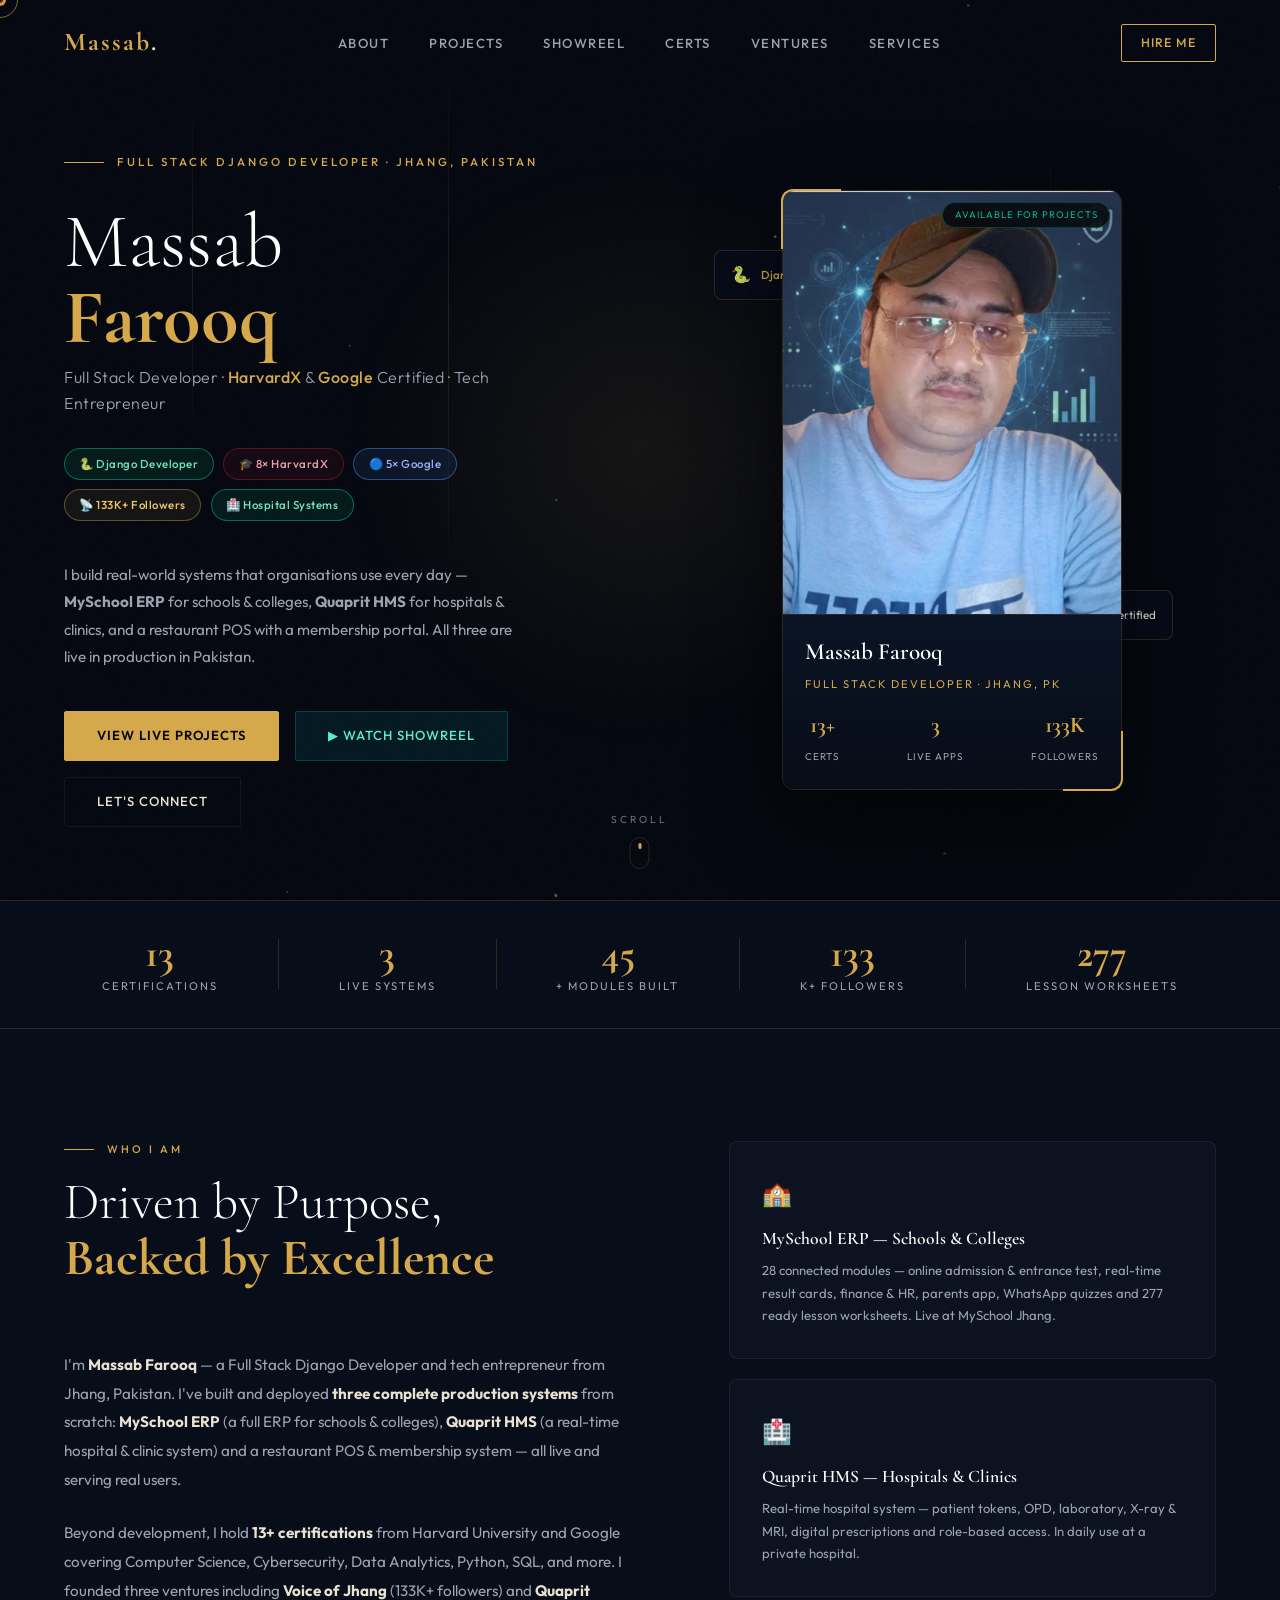
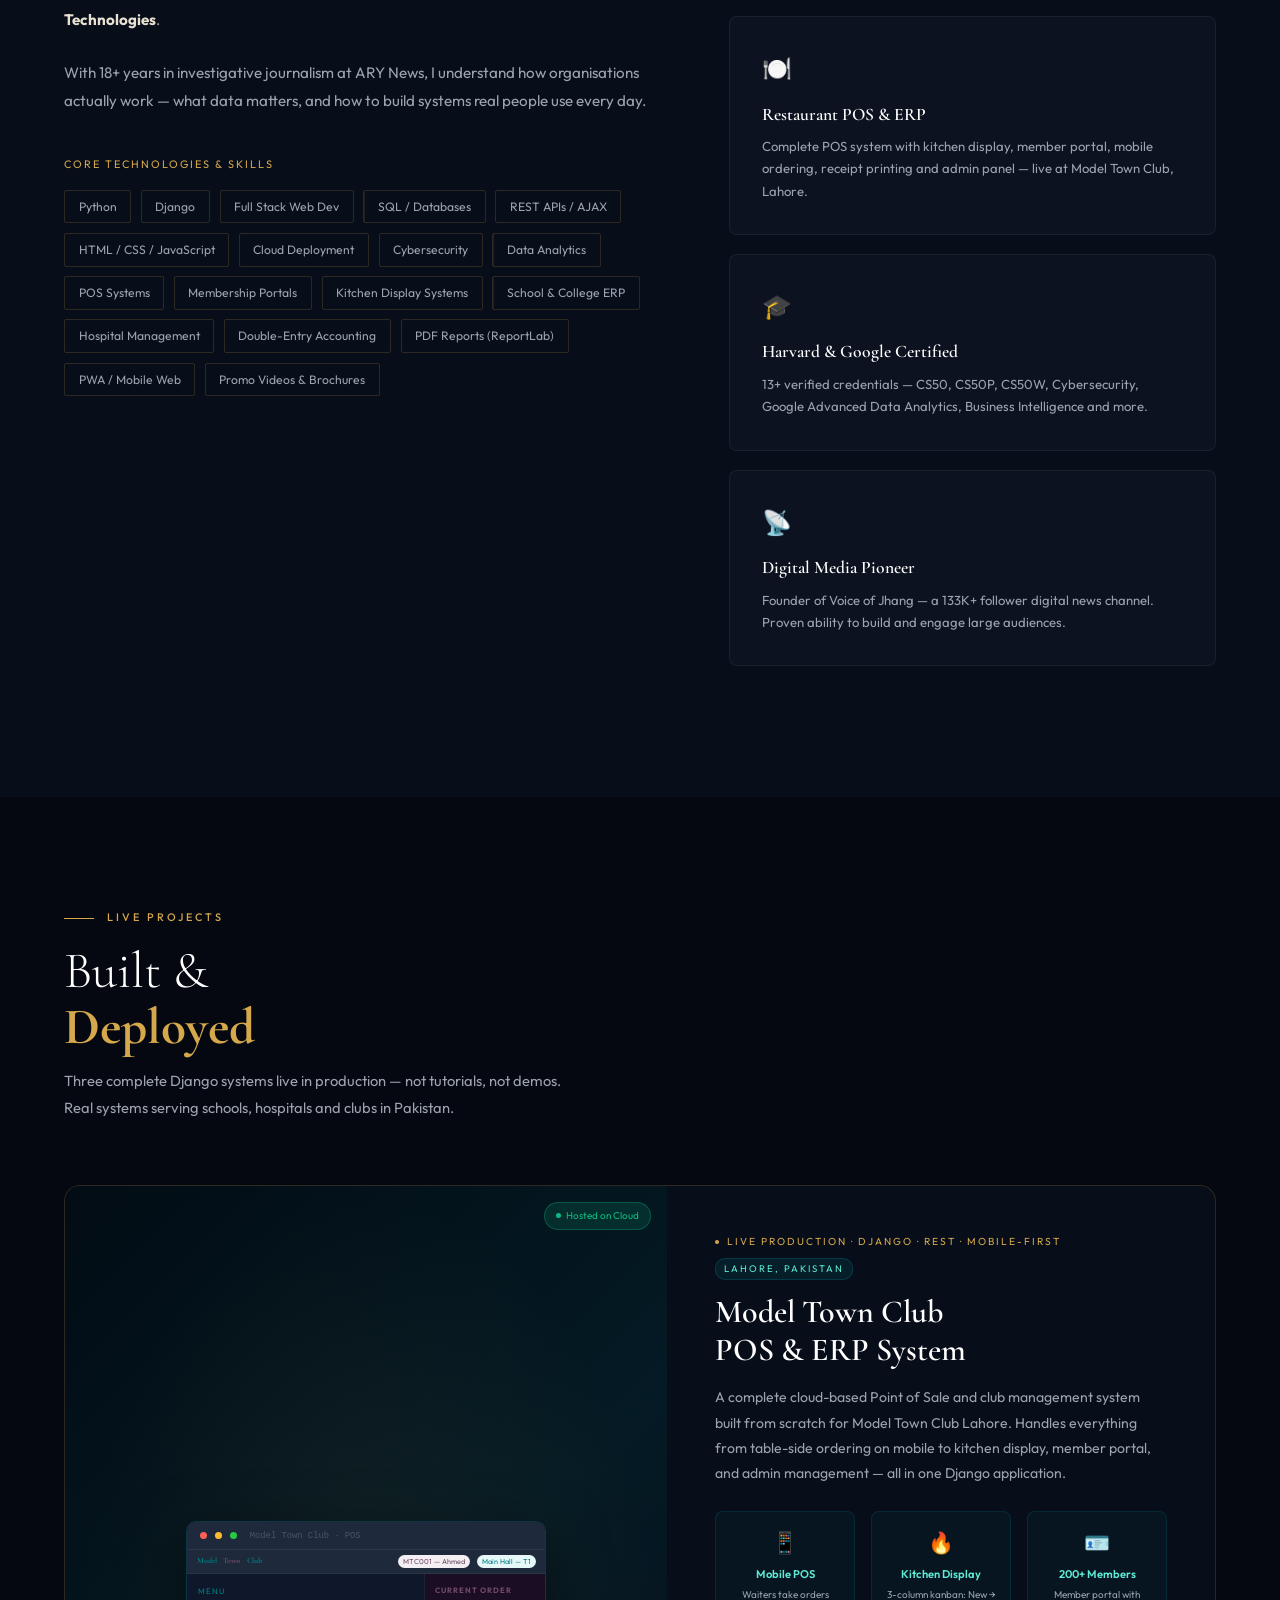
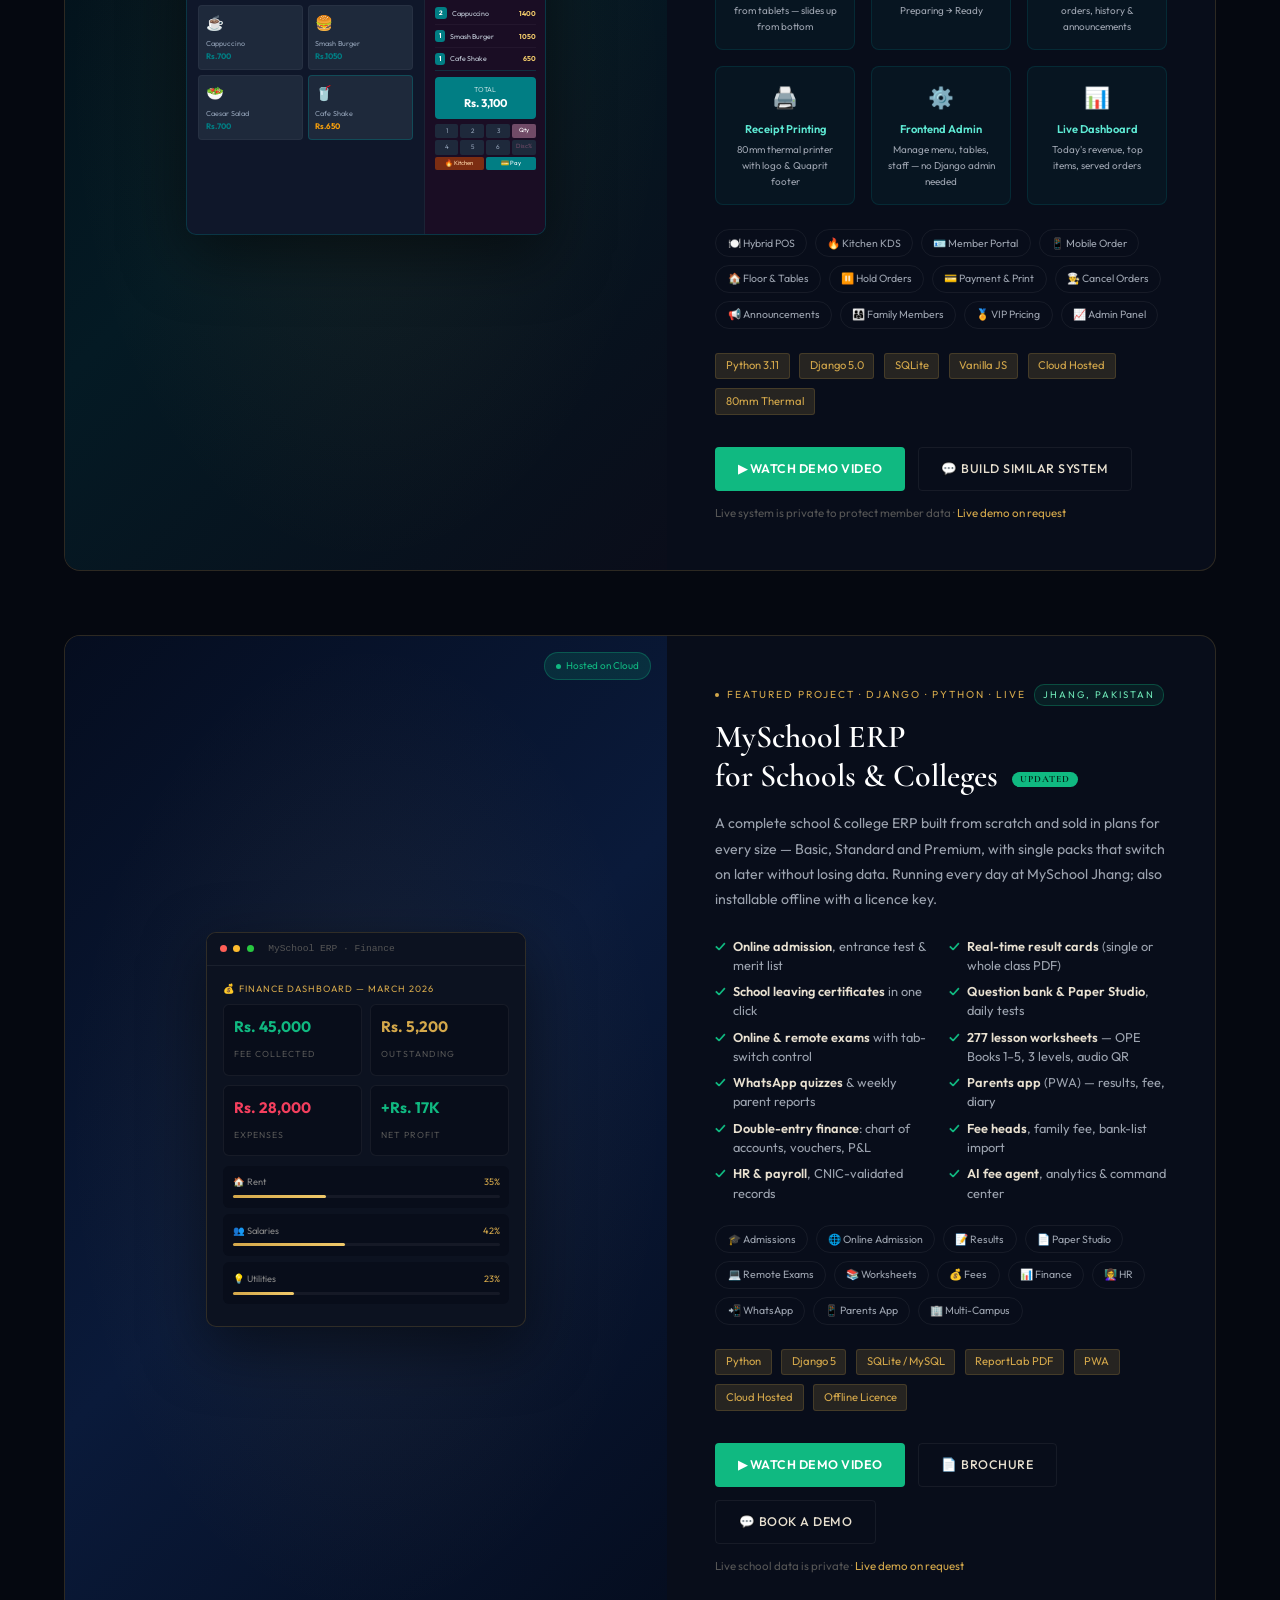
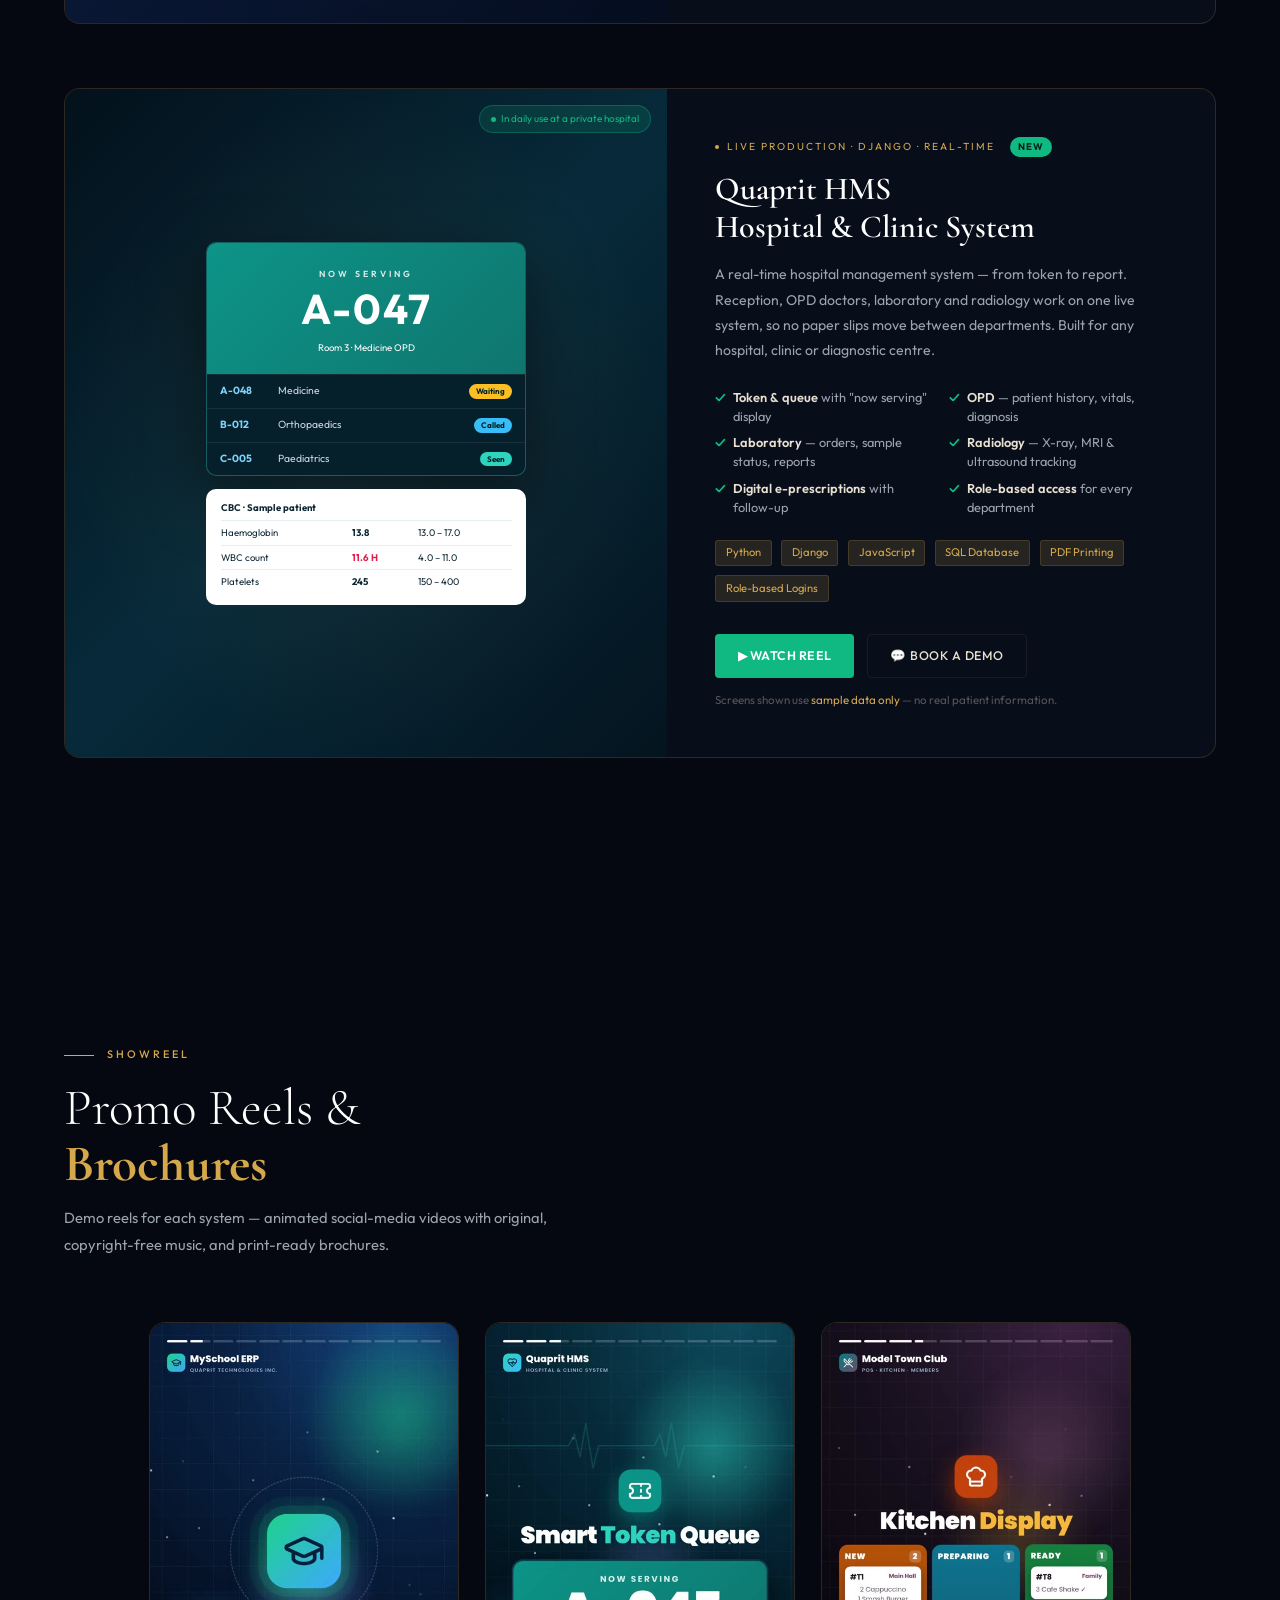
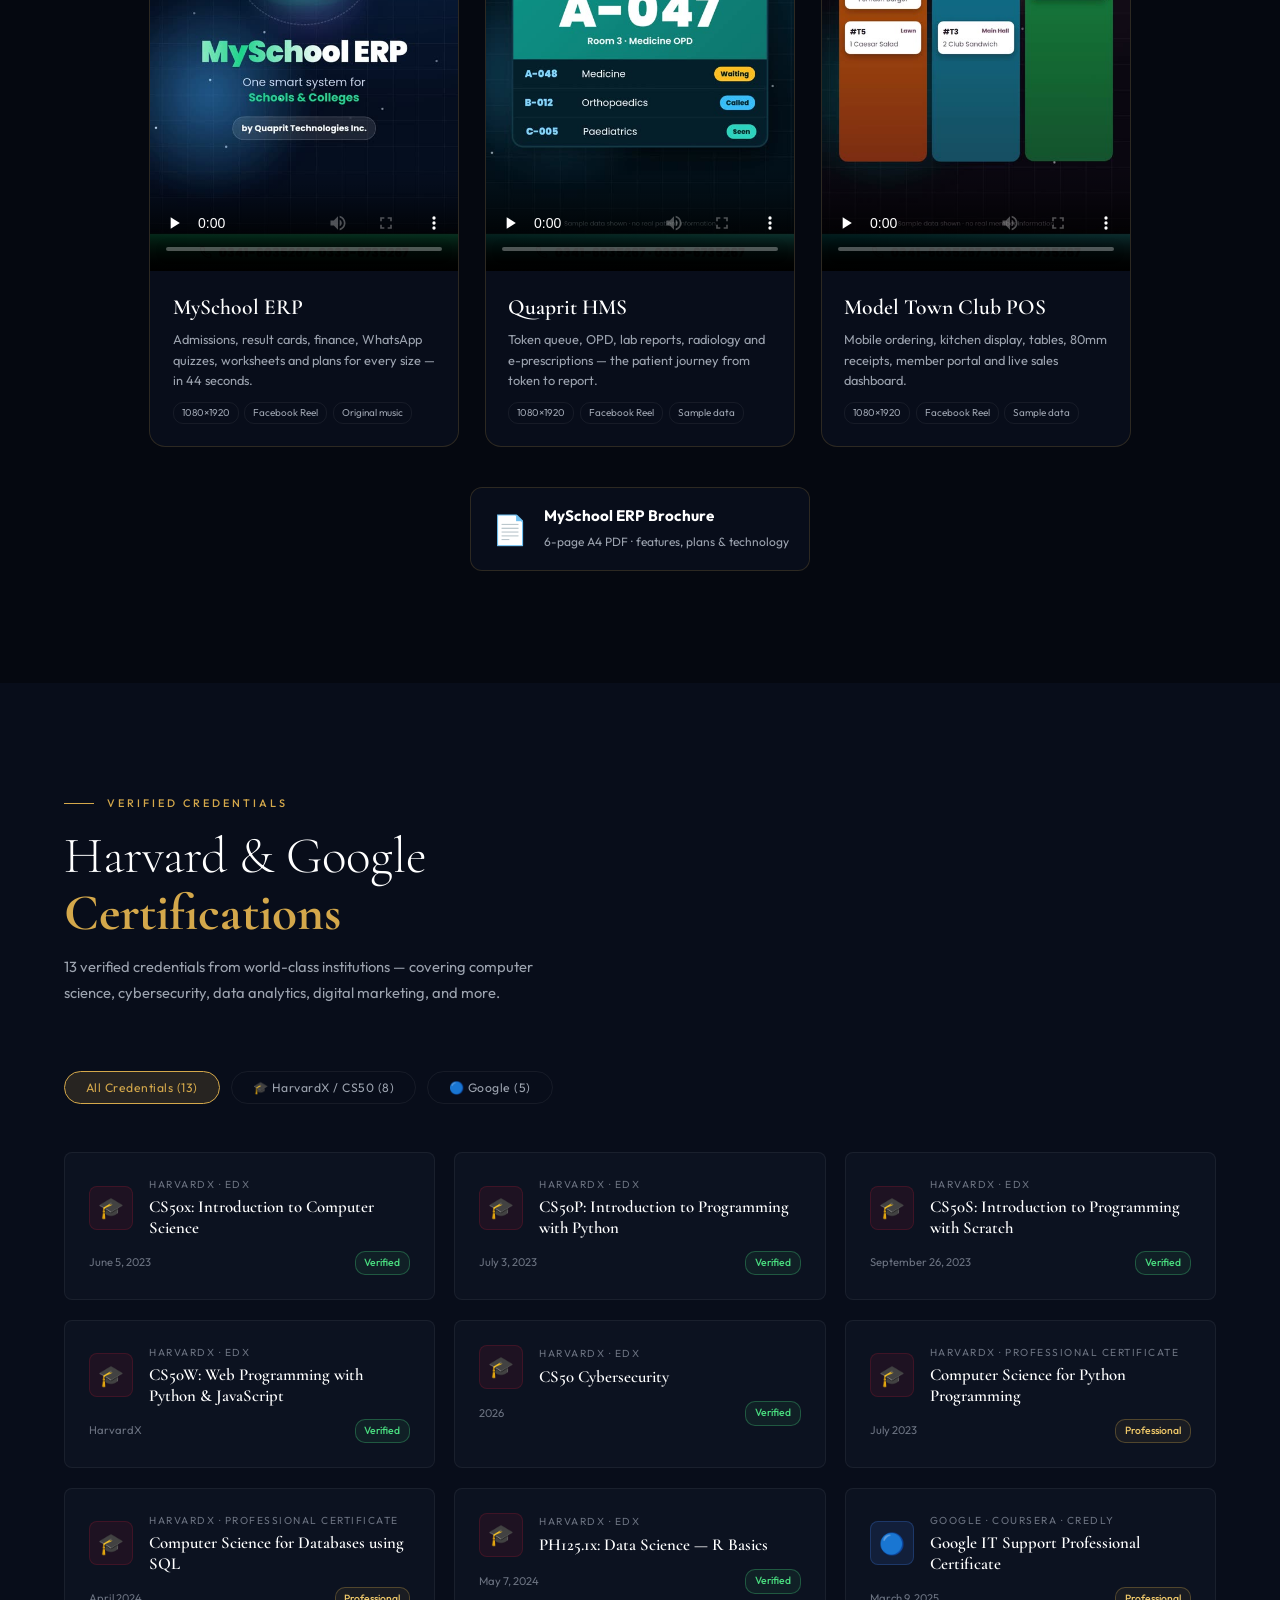
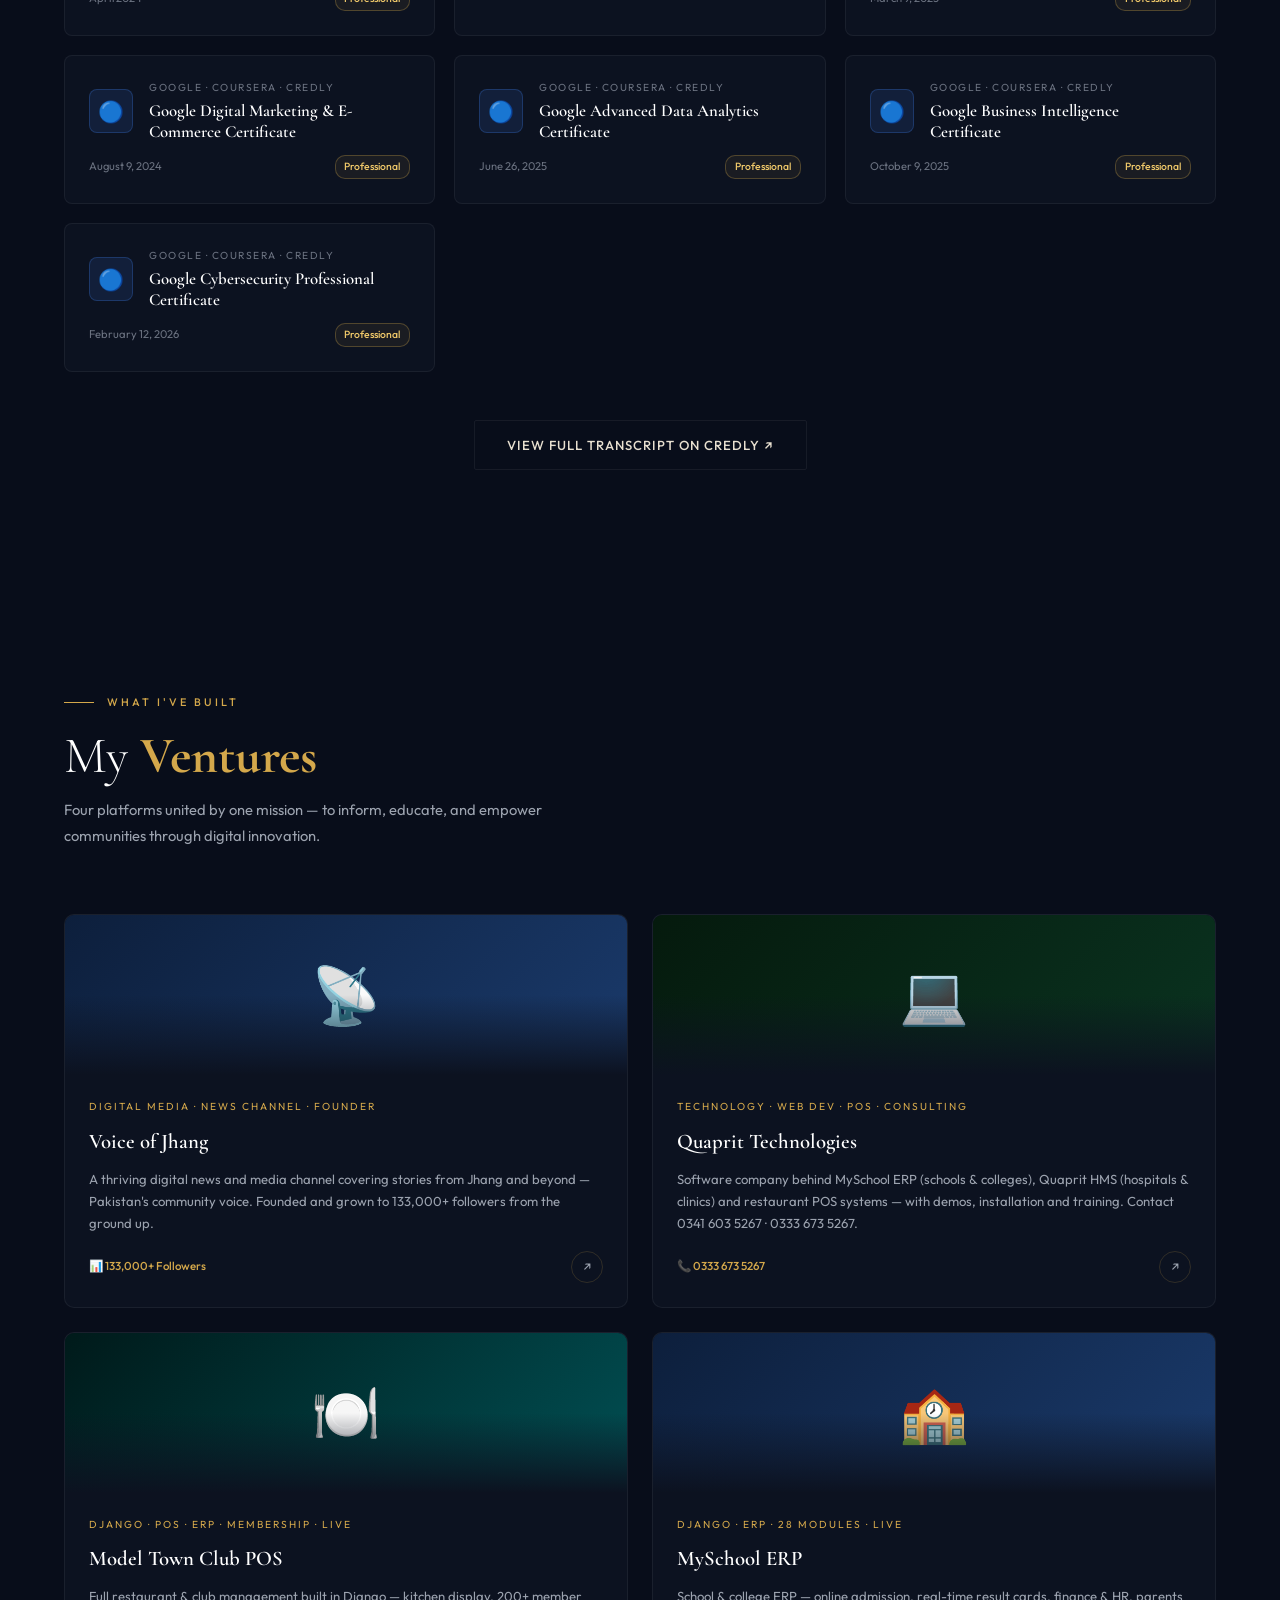
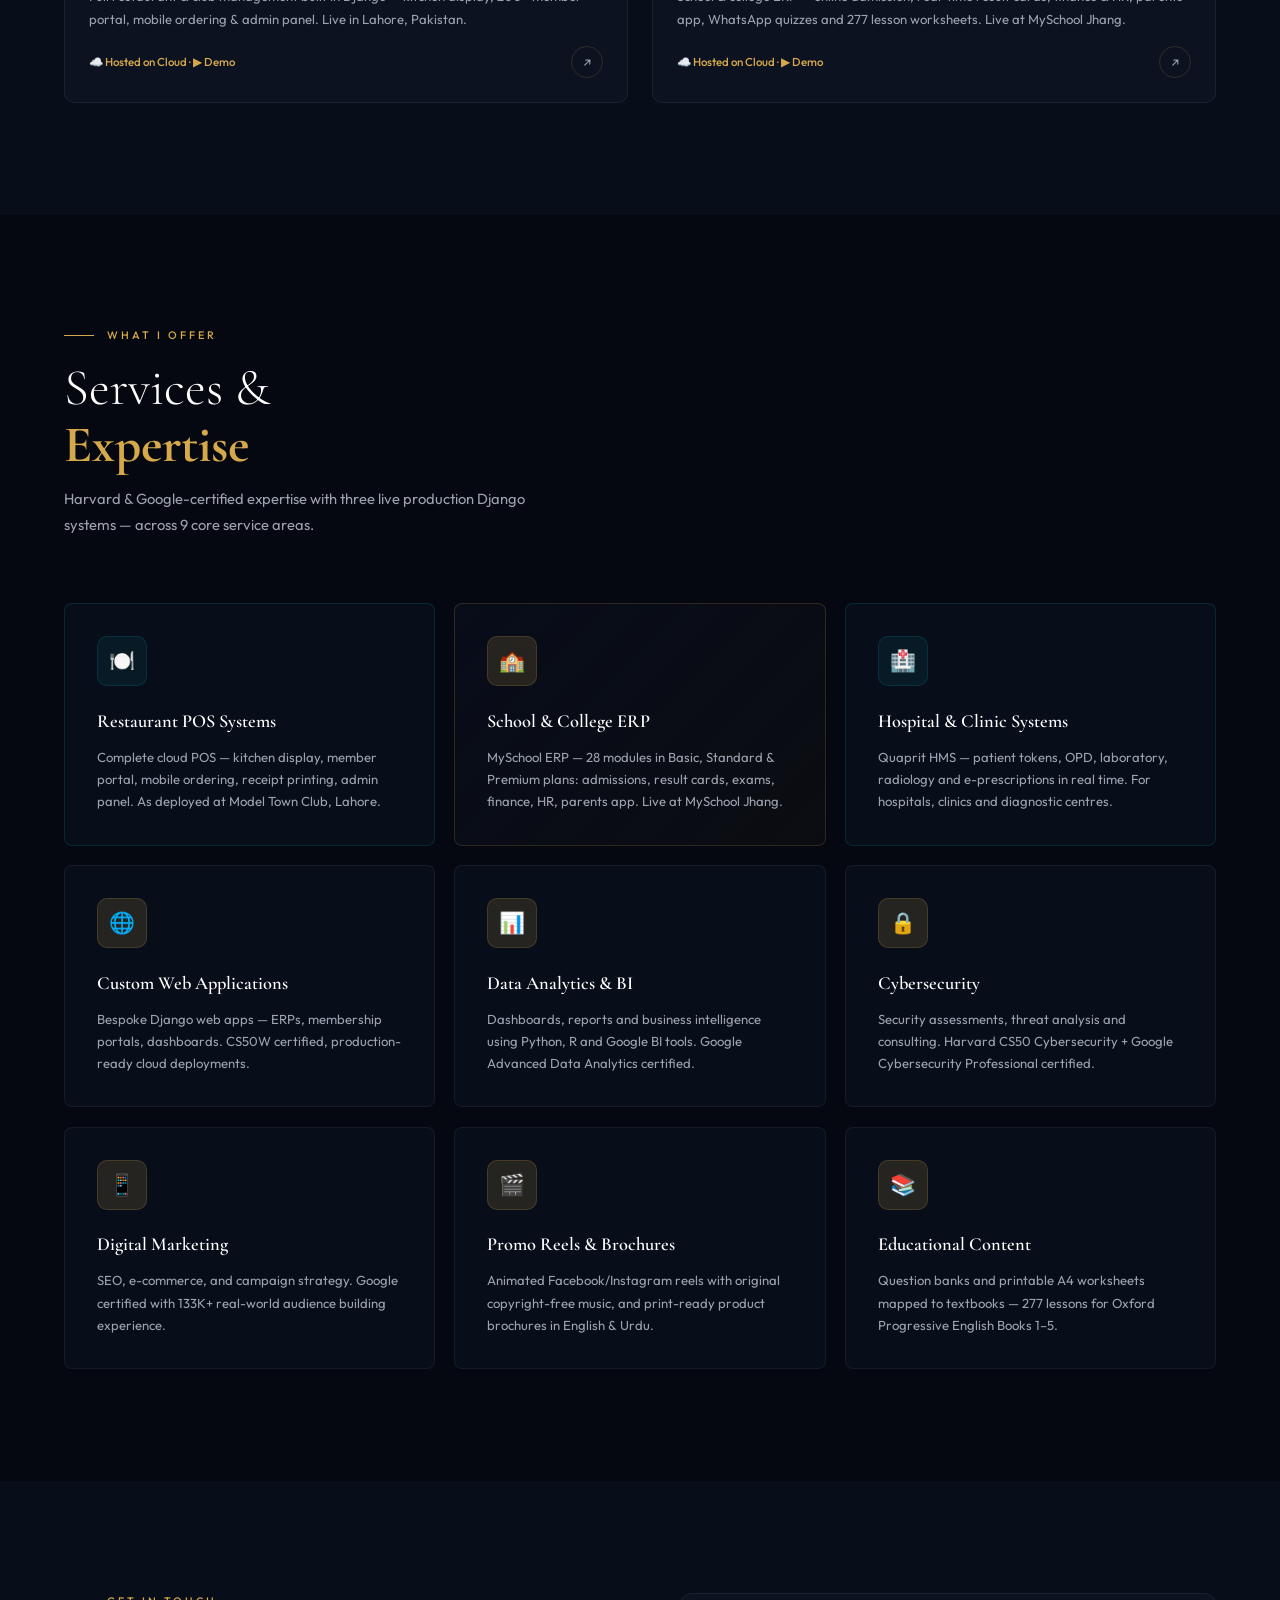
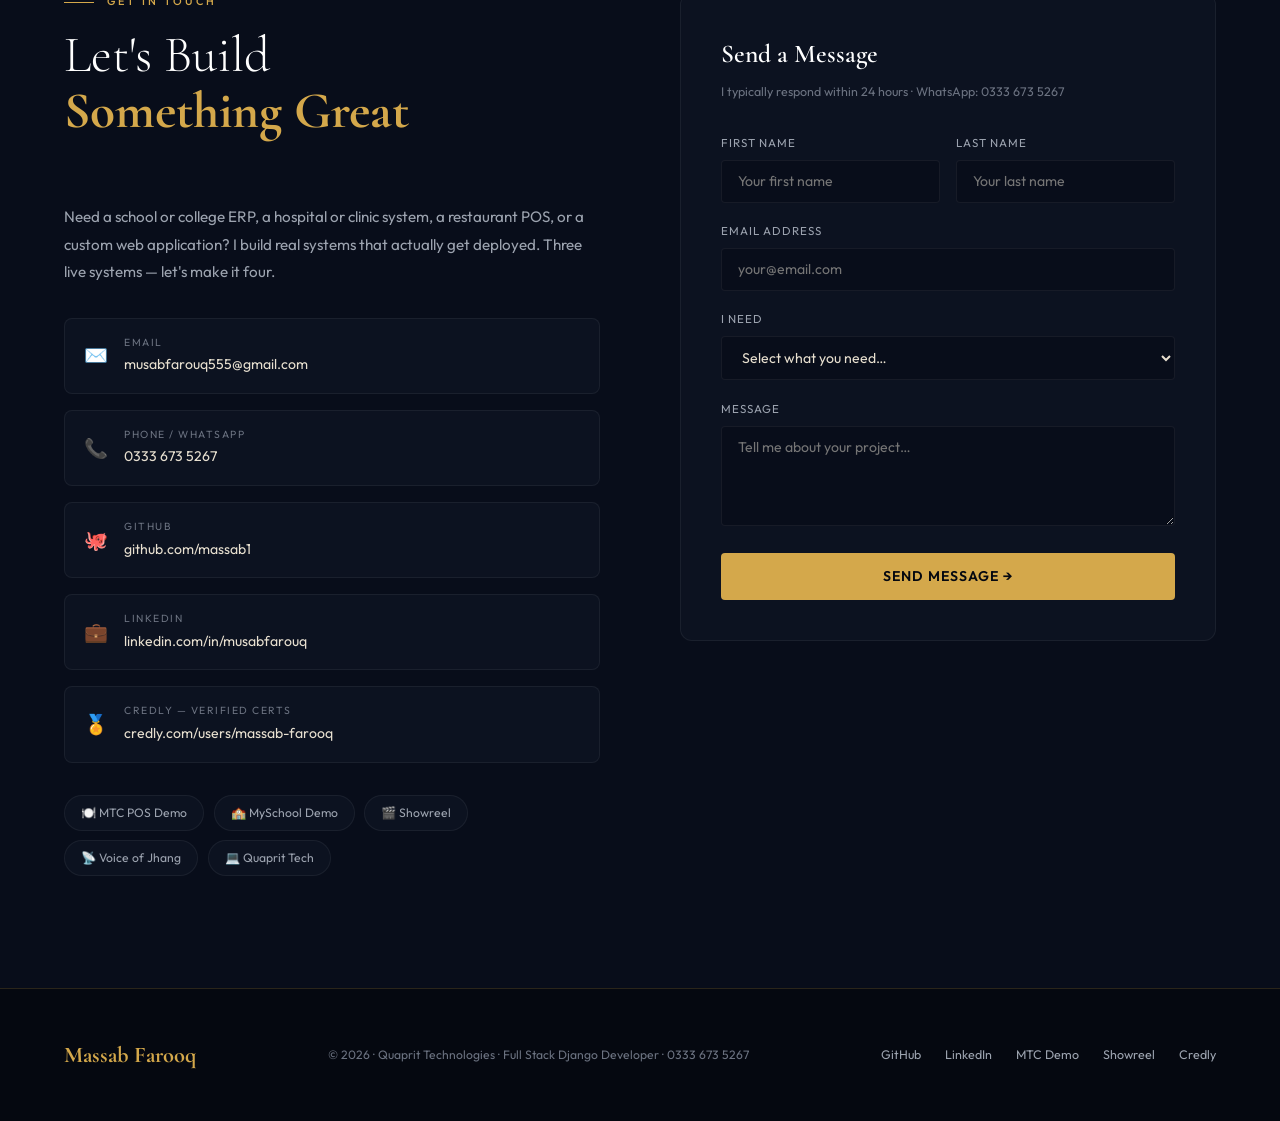
==== commit 7e0822ef: "Add Model Town Club POS demo reel - New 41-second MTC POS reel (sample data, original music) in medi" ====
--- a/index.html
+++ b/index.html
@@ -320,7 +320,8 @@
 .hl-list li{font-size:.8rem;color:var(--gray2);padding-left:1.1rem;position:relative;line-height:1.5}
 .hl-list li::before{content:'✓';position:absolute;left:0;color:var(--green);font-weight:700}
 .hl-list li b{color:var(--cream);font-weight:600}
-.reel-grid{display:grid;grid-template-columns:repeat(2,minmax(0,330px));gap:2rem;justify-content:center}
+.reel-grid{display:grid;grid-template-columns:repeat(3,minmax(0,310px));gap:1.6rem;justify-content:center}
+@media(max-width:1024px){.reel-grid{grid-template-columns:repeat(2,minmax(0,310px))}}
 .reel-card{background:var(--bg2);border:1px solid var(--border);border-radius:16px;overflow:hidden}
 .reel-card video{width:100%;aspect-ratio:9/16;display:block;background:#000}
 .reel-body{padding:1.2rem 1.4rem 1.4rem}
@@ -578,7 +579,7 @@
         <span class="pt">Vanilla JS</span><span class="pt">Cloud Hosted</span><span class="pt">80mm Thermal</span>
       </div>
       <div class="project-btns">
-        <a href="cafe%20Brew.mp4" target="_blank" class="project-btn-live">▶ Watch Demo Video</a>
+        <a href="media/mtc-pos-reel.mp4" target="_blank" class="project-btn-live">▶ Watch Demo Video</a>
         <a href="#contact" class="project-btn-code">💬 Build Similar System</a>
       </div>
       <div class="project-demo-note">Live system is private to protect member data · <span>Live demo on request</span></div>
@@ -701,7 +702,7 @@
   <div class="sec-header reveal">
     <div class="sec-eyebrow"><div class="sec-eyebrow-line"></div><span>Showreel</span></div>
     <h2 class="sec-title">Promo Reels &amp;<br><strong>Brochures</strong></h2>
-    <p class="sec-desc">Marketing I produce for my own products — animated social-media reels with original, copyright-free music, and print-ready brochures.</p>
+    <p class="sec-desc">Demo reels for each system — animated social-media videos with original, copyright-free music, and print-ready brochures.</p>
   </div>
   <div class="reel-grid">
     <div class="reel-card reveal">
@@ -712,6 +713,11 @@
     <div class="reel-card reveal">
       <video controls playsinline preload="none" poster="media/quaprit-hms-reel.jpg"><source src="media/quaprit-hms-reel.mp4" type="video/mp4"/></video>
       <div class="reel-body"><h3>Quaprit HMS</h3><p>Token queue, OPD, lab reports, radiology and e-prescriptions — the patient journey from token to report.</p>
+        <div class="reel-tags"><span>1080×1920</span><span>Facebook Reel</span><span>Sample data</span></div></div>
+    </div>
+    <div class="reel-card reveal">
+      <video controls playsinline preload="none" poster="media/mtc-pos-reel.jpg"><source src="media/mtc-pos-reel.mp4" type="video/mp4"/></video>
+      <div class="reel-body"><h3>Model Town Club POS</h3><p>Mobile ordering, kitchen display, tables, 80mm receipts, member portal and live sales dashboard.</p>
         <div class="reel-tags"><span>1080×1920</span><span>Facebook Reel</span><span>Sample data</span></div></div>
     </div>
   </div>
@@ -776,7 +782,7 @@
         <div class="venture-meta"><span class="venture-followers">📞 0333 673 5267</span><div class="venture-arrow">↗</div></div>
       </div>
     </a>
-    <a href="cafe%20Brew.mp4" target="_blank" class="venture v3 reveal">
+    <a href="media/mtc-pos-reel.mp4" target="_blank" class="venture v3 reveal">
       <div class="venture-img">🍽️</div>
       <div class="venture-body">
         <div class="venture-tag">Django · POS · ERP · Membership · Live</div>
@@ -832,7 +838,7 @@
         <a href="https://credly.com/users/massab-farooq" target="_blank" class="cl"><div class="cl-icon">🏅</div><div><span class="cl-label">Credly — Verified Certs</span><span class="cl-val">credly.com/users/massab-farooq</span></div></a>
       </div>
       <div class="social-chips">
-        <a href="cafe%20Brew.mp4" target="_blank" class="sc">🍽️ MTC POS Demo</a>
+        <a href="media/mtc-pos-reel.mp4" target="_blank" class="sc">🍽️ MTC POS Demo</a>
         <a href="media/myschool-erp-reel.mp4" target="_blank" class="sc">🏫 MySchool Demo</a>
         <a href="#showreel" class="sc">🎬 Showreel</a>
         <a href="https://web.facebook.com/voiceofjhang3" target="_blank" class="sc">📡 Voice of Jhang</a>
@@ -881,7 +887,7 @@
     <div class="footer-links">
       <a href="https://github.com/massab1" target="_blank">GitHub</a>
       <a href="https://www.linkedin.com/in/musabfarouq" target="_blank">LinkedIn</a>
-      <a href="cafe%20Brew.mp4" target="_blank">MTC Demo</a>
+      <a href="media/mtc-pos-reel.mp4" target="_blank">MTC Demo</a>
       <a href="#showreel">Showreel</a>
       <a href="https://credly.com/users/massab-farooq" target="_blank">Credly</a>
     </div>
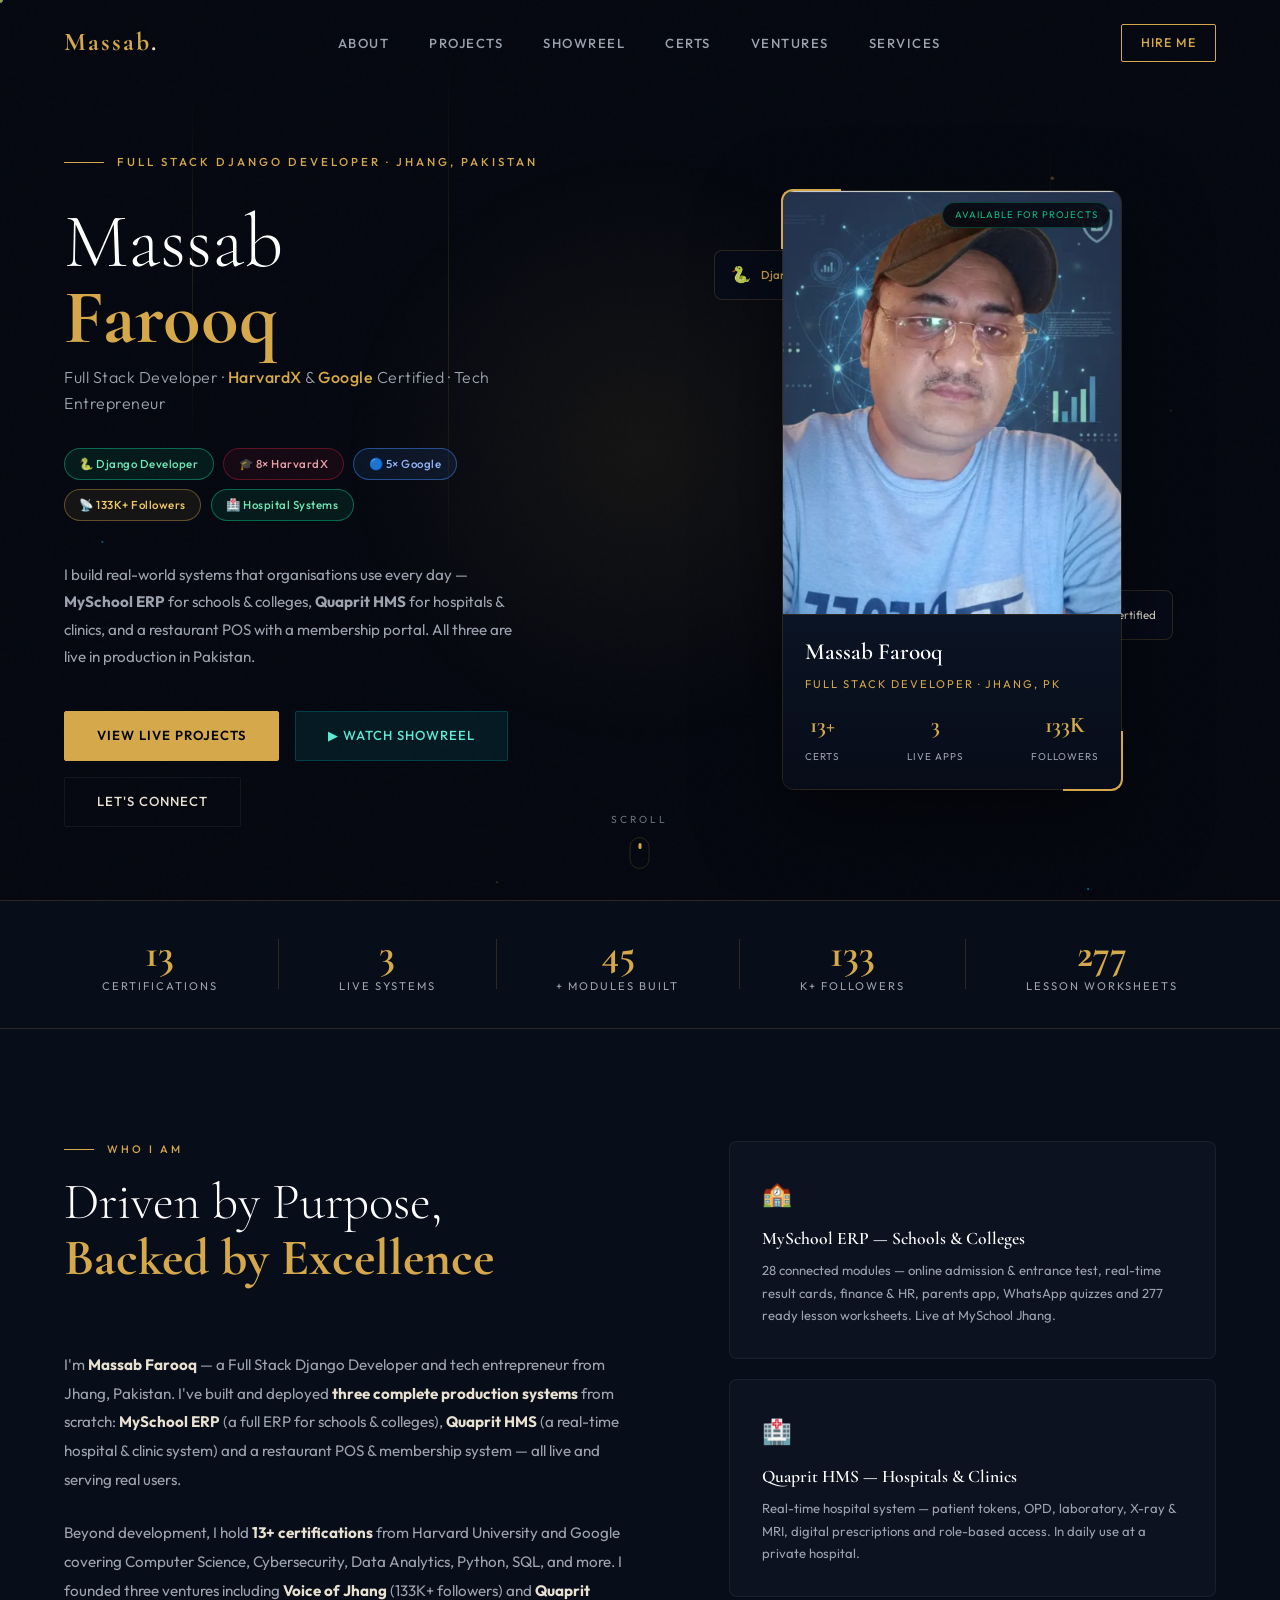
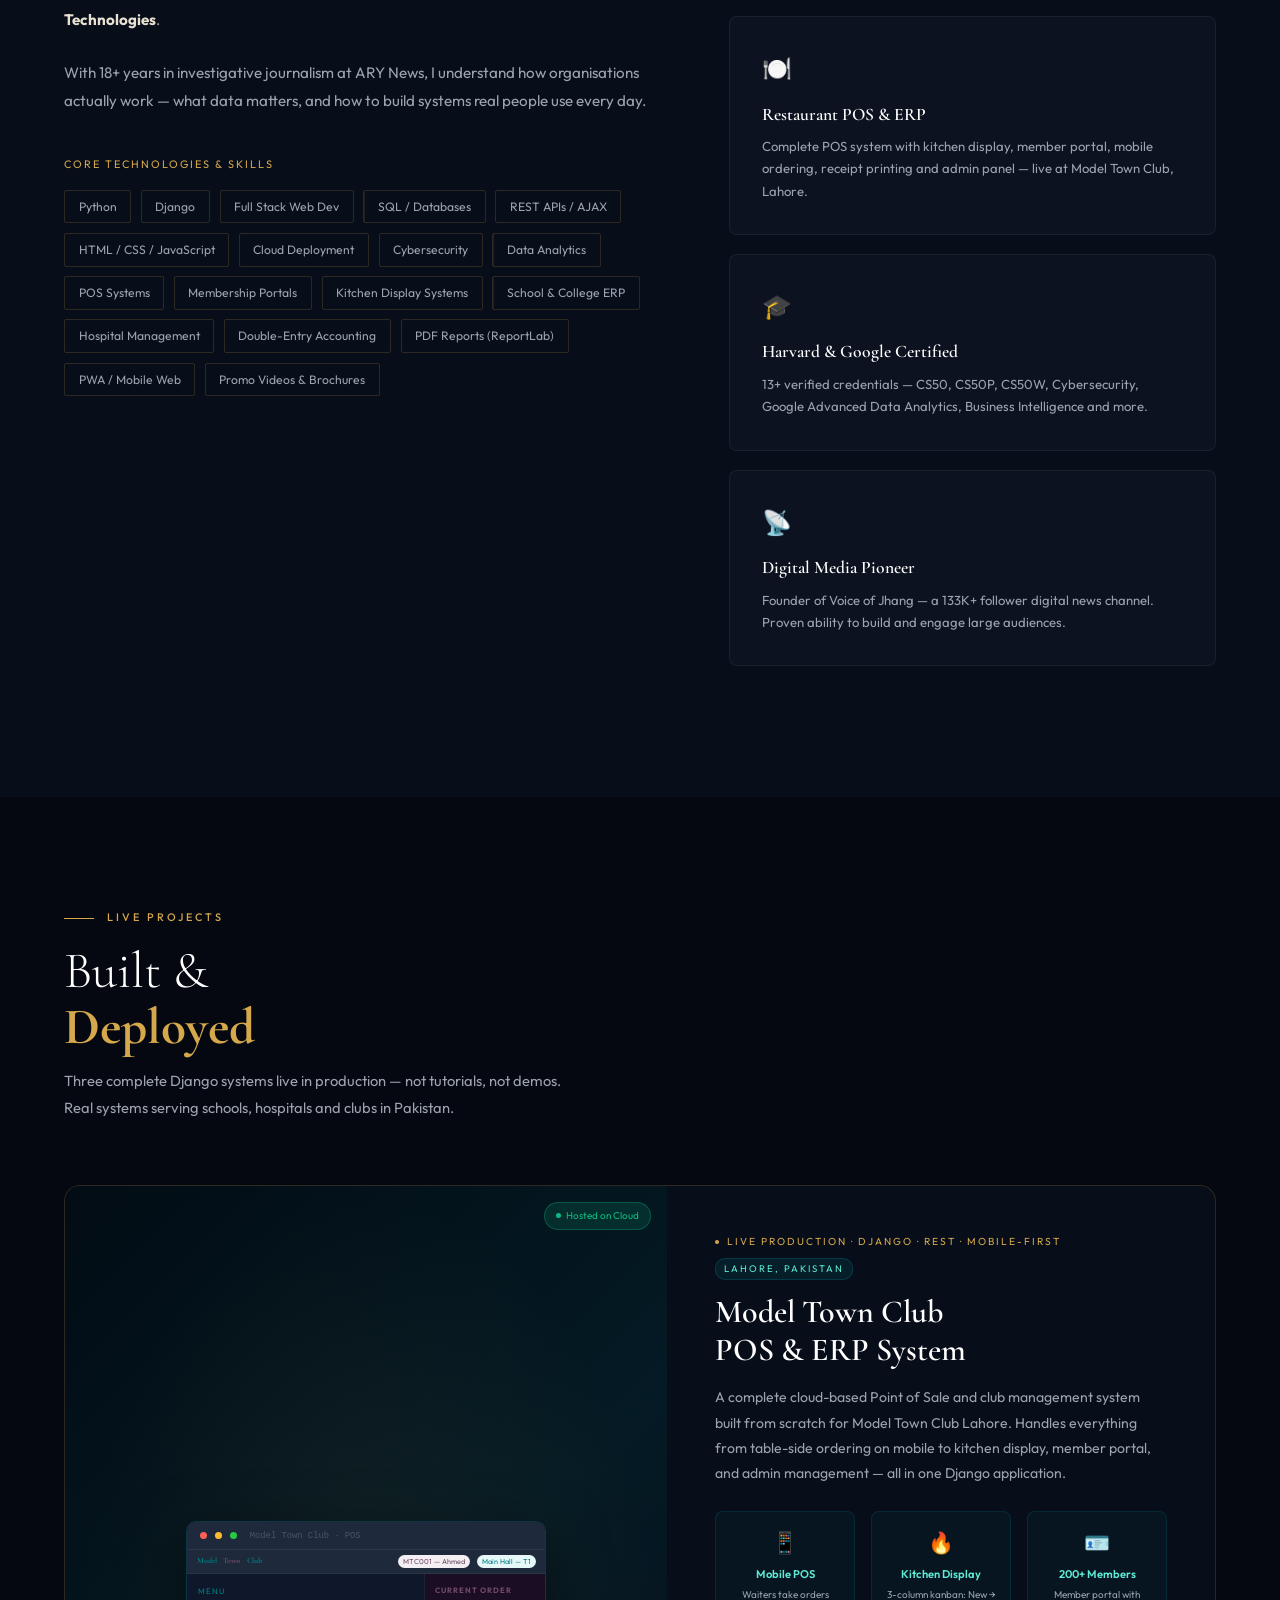
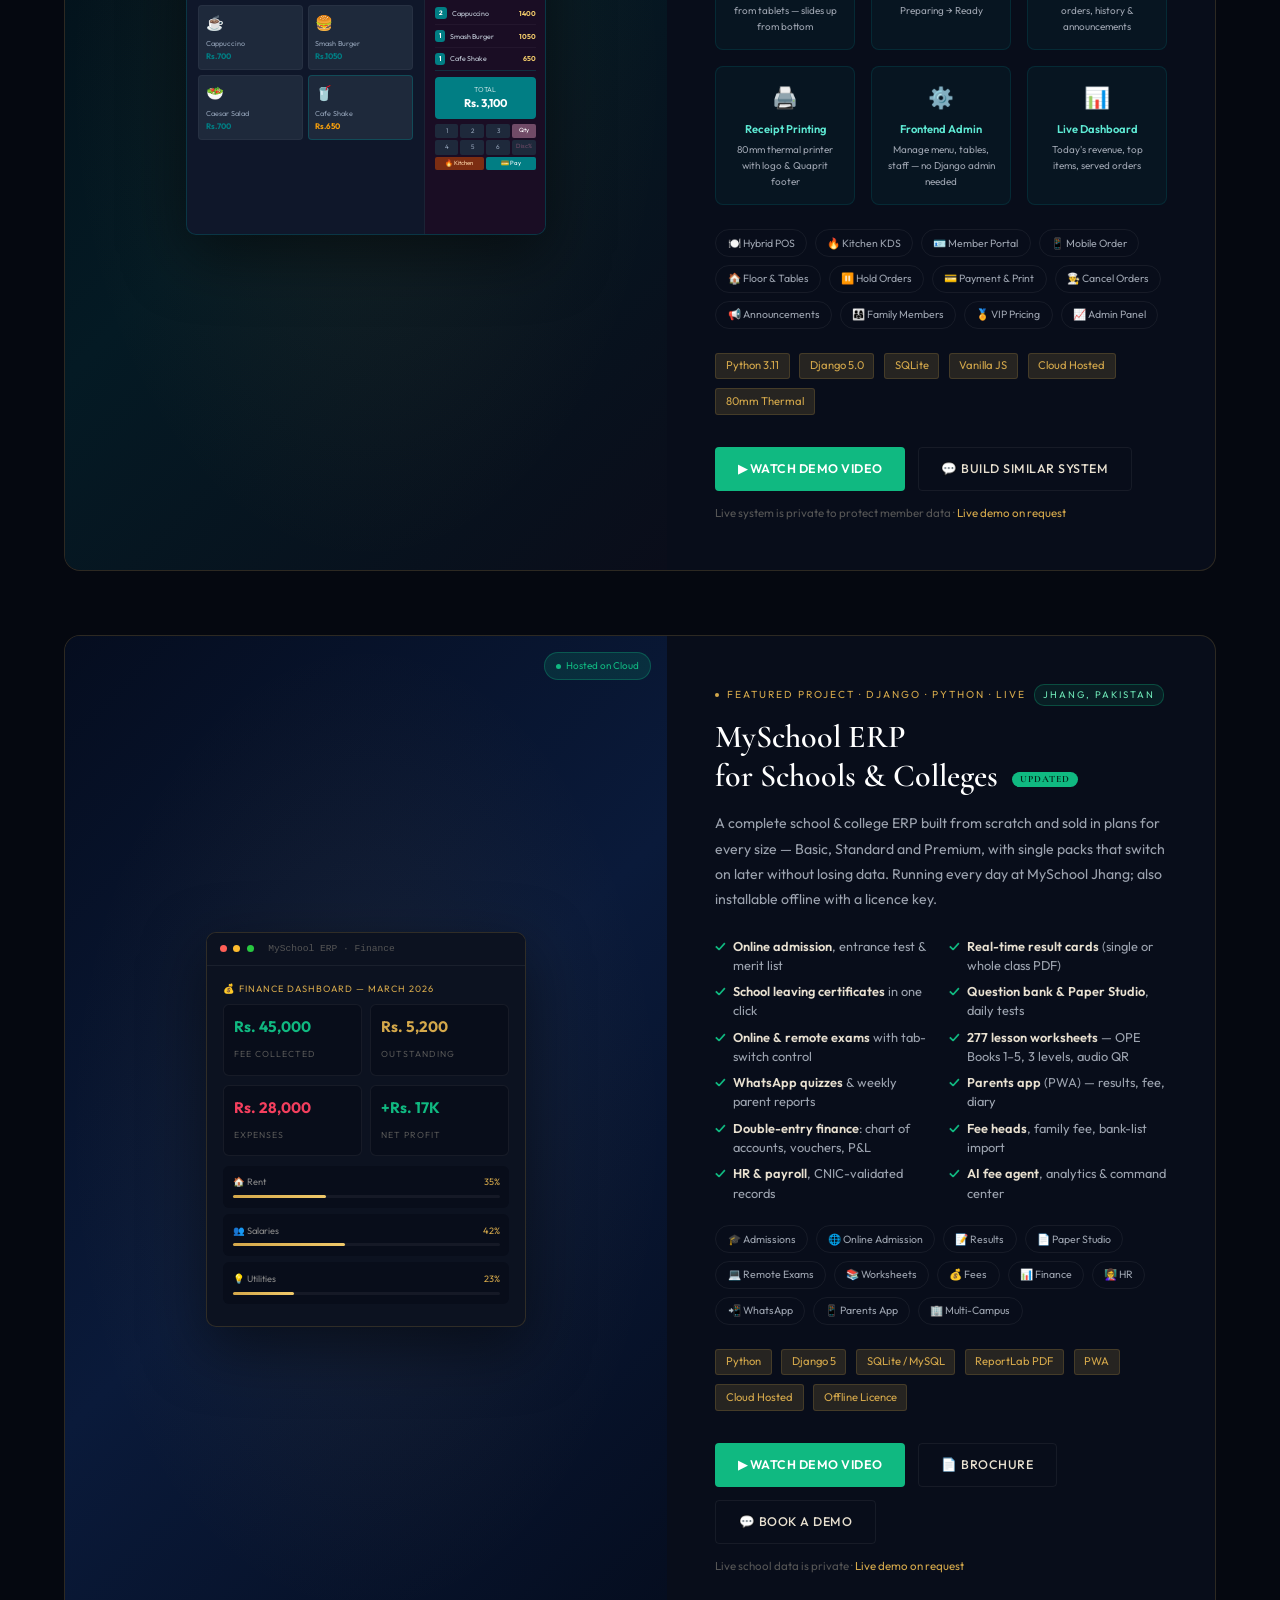
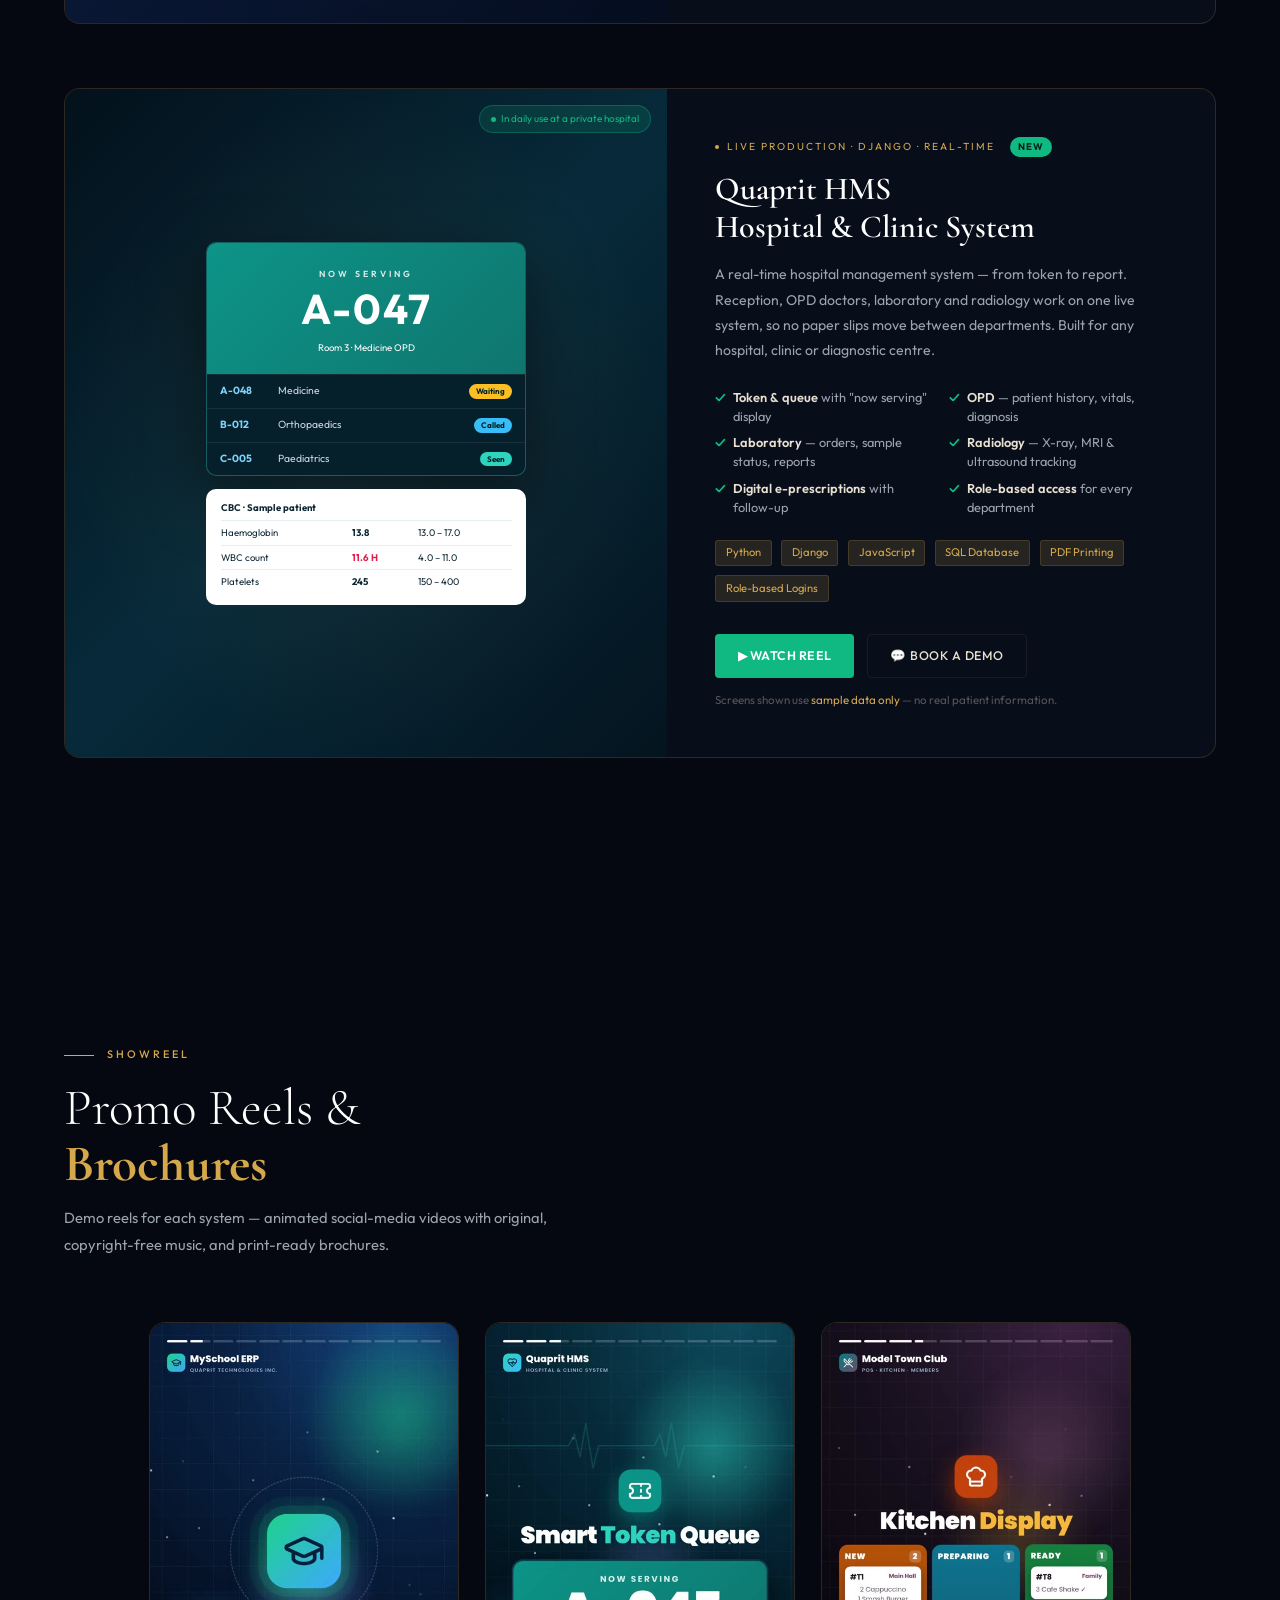
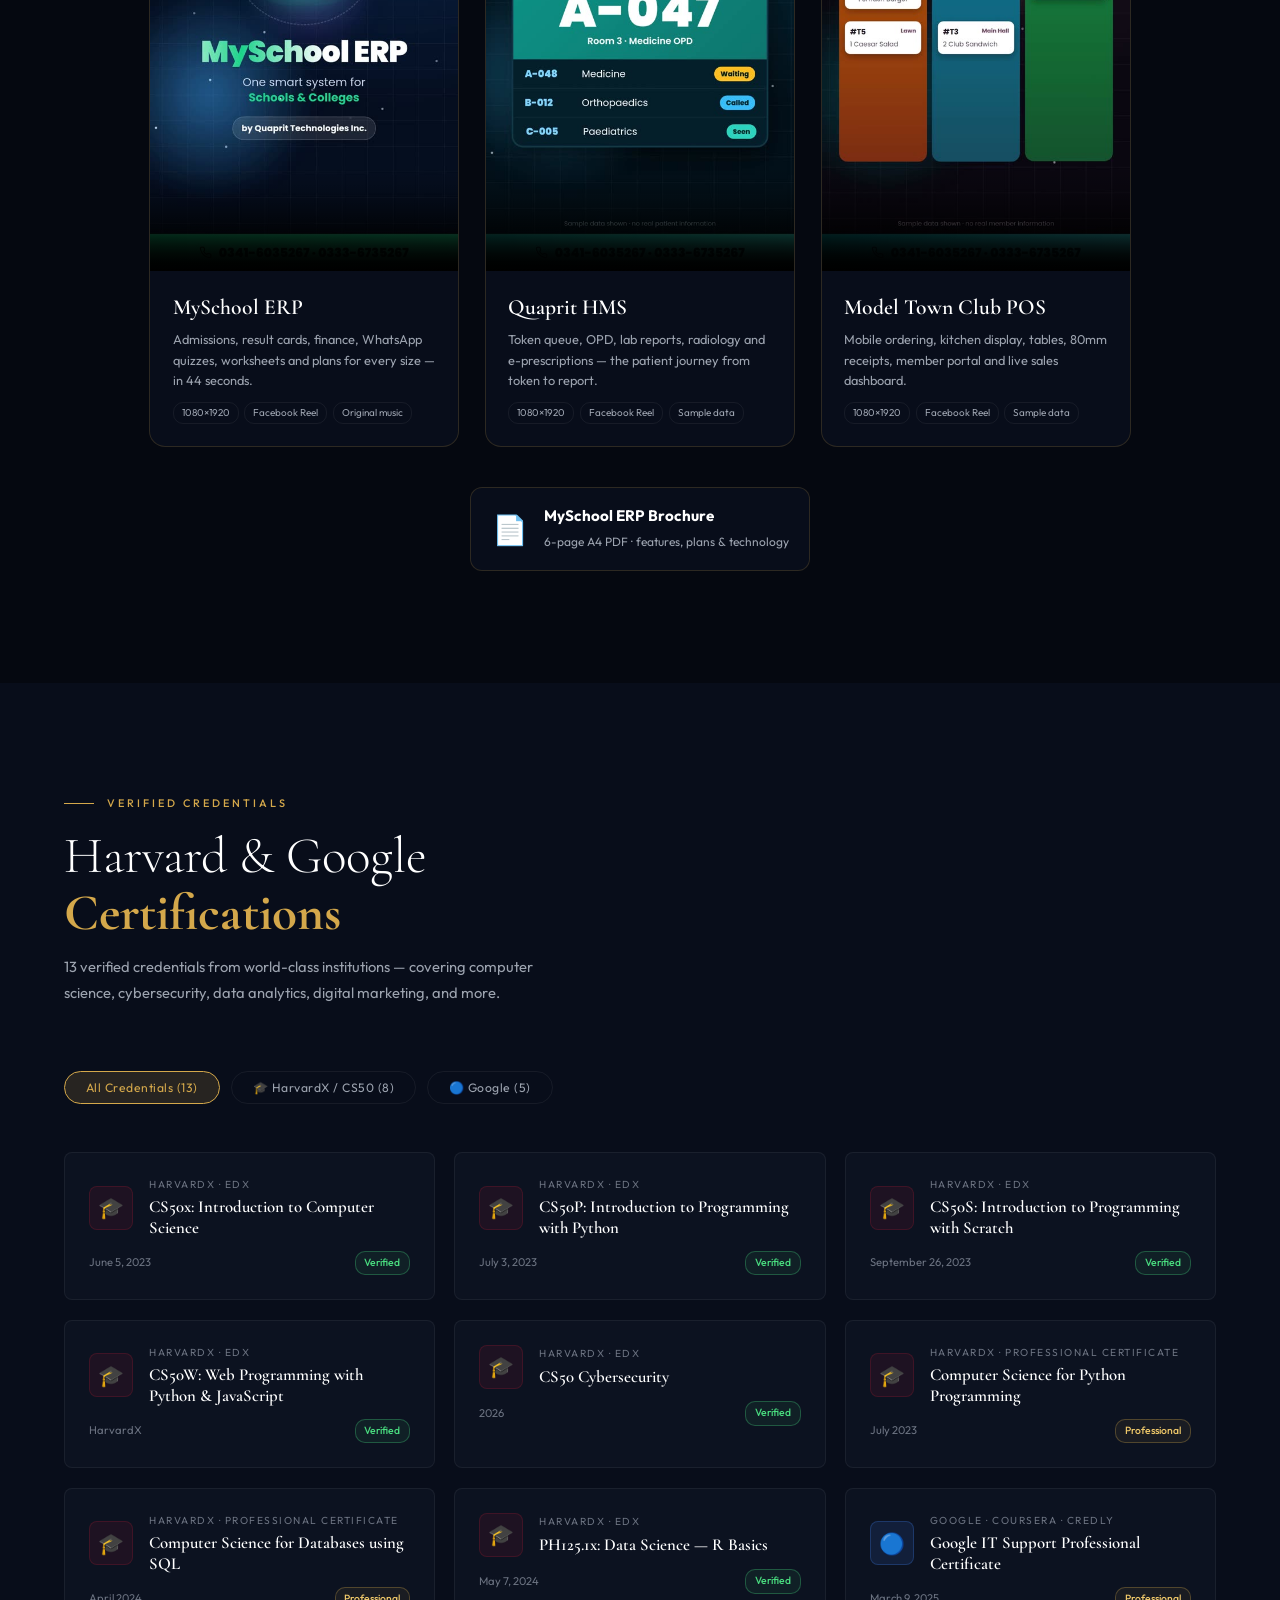
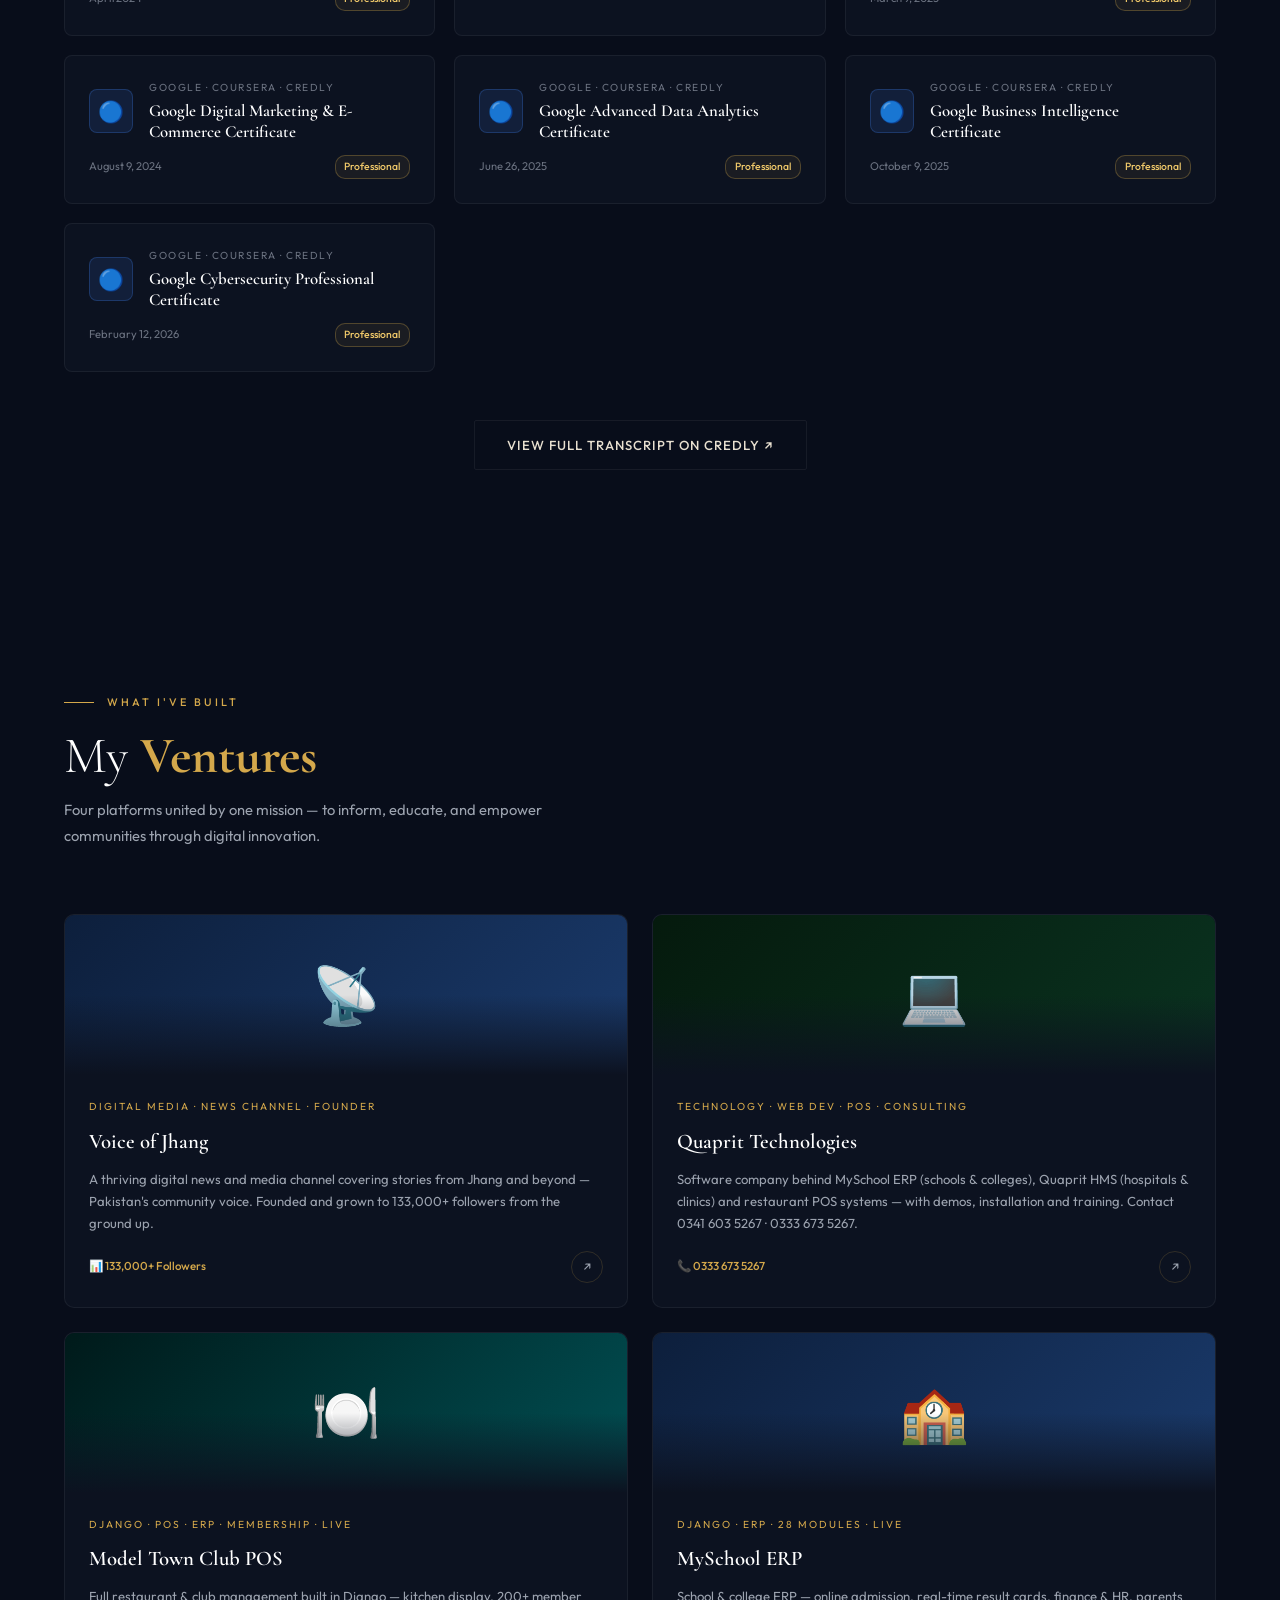
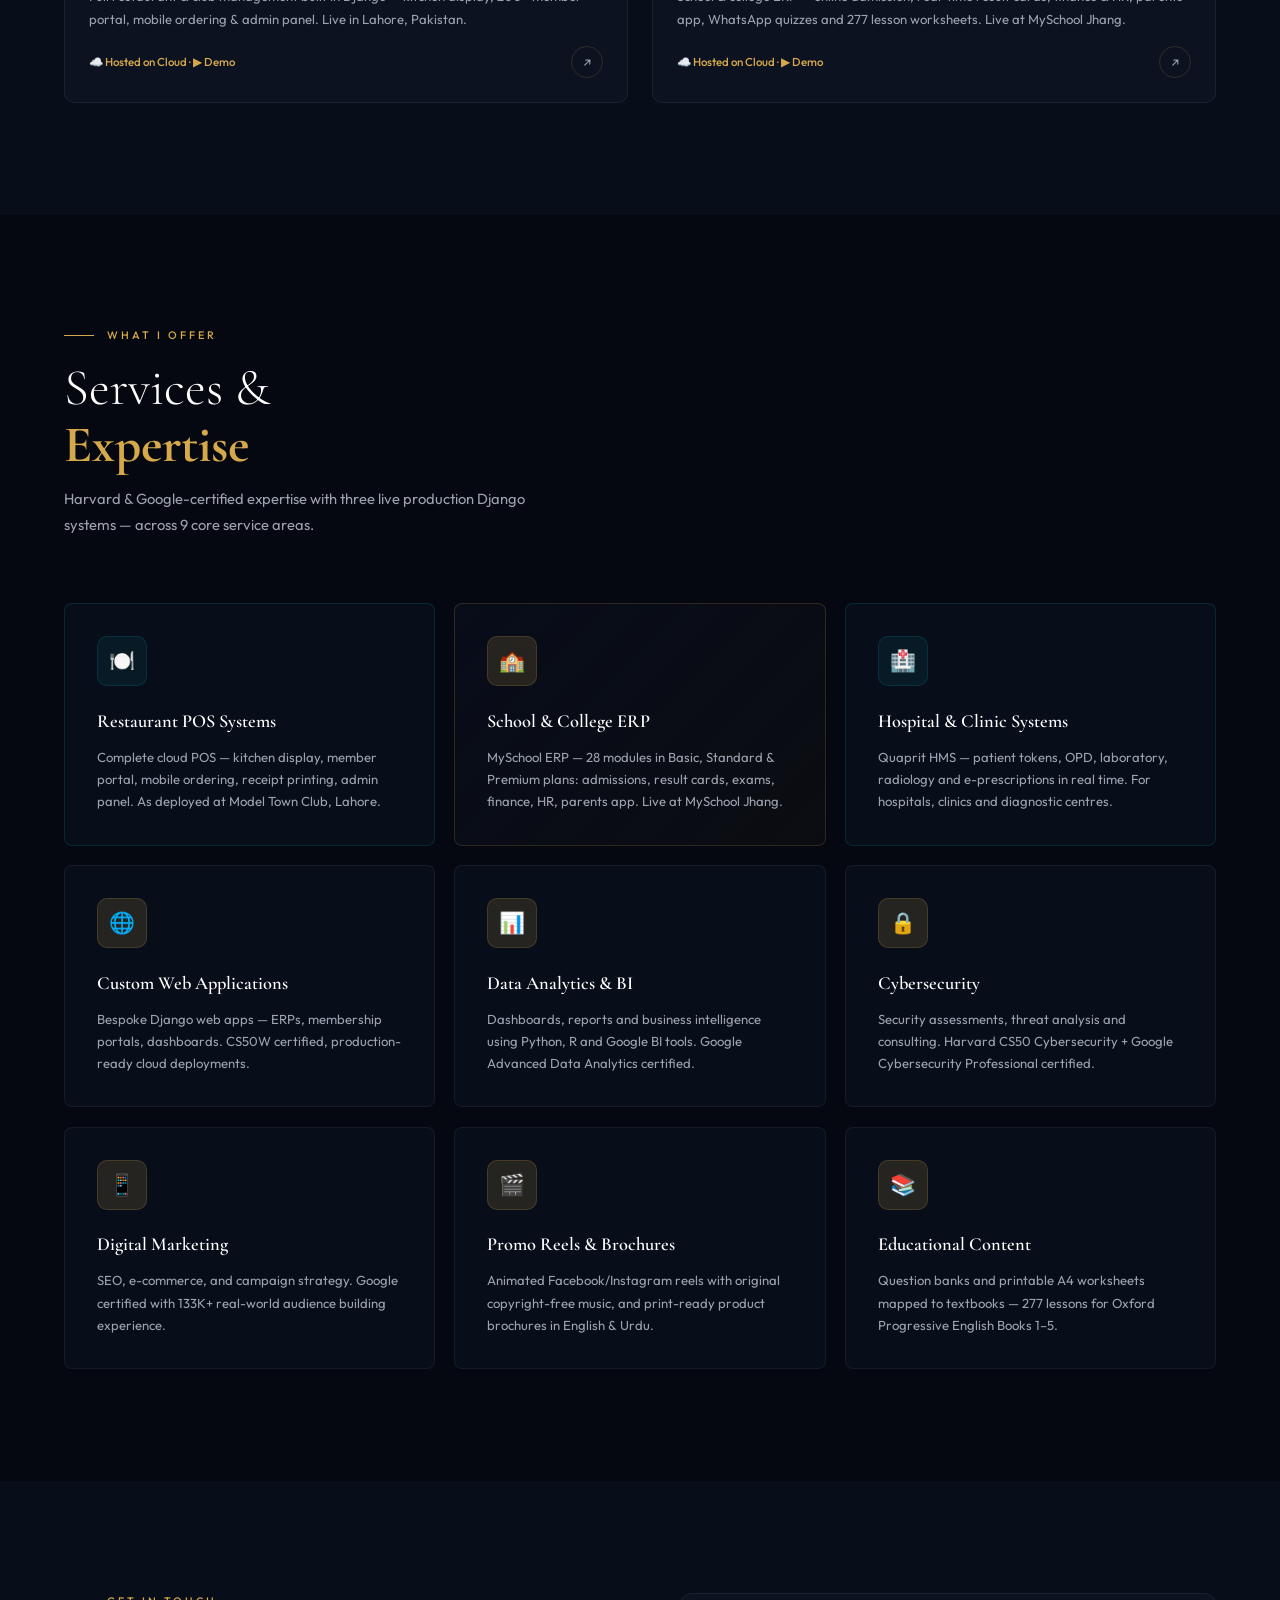
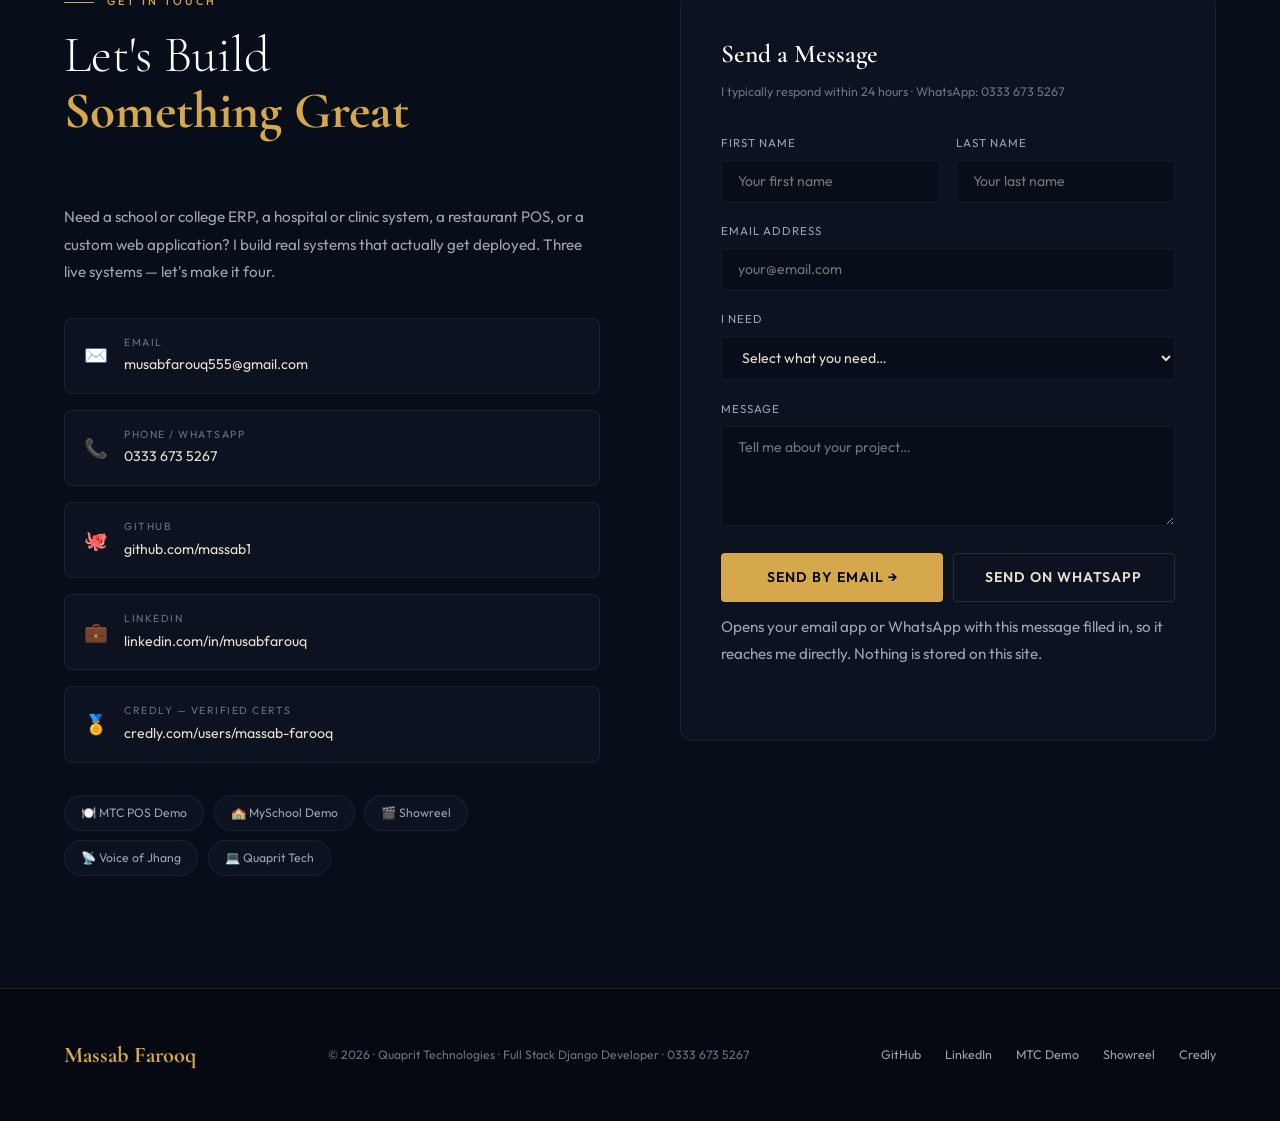
==== commit 507de0fc: "Make the contact form real and restore accessibility basics - Contact form no longer fakes a 'Messag" ====
--- a/index.html
+++ b/index.html
@@ -20,7 +20,7 @@
   --border:rgba(212,168,75,0.18);--border2:rgba(255,255,255,0.06);
   --teal:#017E84;
 }
-html{scroll-behavior:smooth;cursor:none}
+html{scroll-behavior:smooth}
 body{font-family:'Outfit',sans-serif;background:var(--bg);color:var(--cream);overflow-x:hidden;line-height:1.6}
 ::-webkit-scrollbar{width:4px}::-webkit-scrollbar-track{background:var(--bg)}::-webkit-scrollbar-thumb{background:var(--gold);border-radius:2px}
 body::before{content:'';position:fixed;inset:0;background-image:url("data:image/svg+xml,%3Csvg viewBox='0 0 256 256' xmlns='http://www.w3.org/2000/svg'%3E%3Cfilter id='noise'%3E%3CfeTurbulence type='fractalNoise' baseFrequency='0.9' numOctaves='4' stitchTiles='stitch'/%3E%3C/filter%3E%3Crect width='100%25' height='100%25' filter='url(%23noise)' opacity='0.04'/%3E%3C/svg%3E");opacity:.4;z-index:1;pointer-events:none}
@@ -206,7 +206,7 @@
 /* CERTIFICATIONS */
 #certifications{background:var(--bg2)}
 .cert-filter{display:flex;gap:.7rem;flex-wrap:wrap;margin-bottom:3rem}
-.cf-btn{padding:.5rem 1.3rem;border:1px solid var(--border2);border-radius:20px;font-size:.76rem;cursor:none;transition:all .3s;color:var(--gray2);background:transparent;font-family:'Outfit',sans-serif;letter-spacing:.5px}
+.cf-btn{padding:.5rem 1.3rem;border:1px solid var(--border2);border-radius:20px;font-size:.76rem;cursor:pointer;transition:all .3s;color:var(--gray2);background:transparent;font-family:'Outfit',sans-serif;letter-spacing:.5px}
 .cf-btn.active,.cf-btn:hover{border-color:var(--gold);color:var(--gold);background:var(--gold3)}
 .certs-grid{display:grid;grid-template-columns:repeat(auto-fill,minmax(320px,1fr));gap:1.2rem}
 .cert-card{background:var(--bg3);border:1px solid var(--border2);border-radius:8px;padding:1.5rem;transition:all .35s;position:relative;overflow:hidden;display:flex;flex-direction:column;gap:.8rem}
@@ -279,9 +279,9 @@
 .fg label{display:block;font-size:.72rem;letter-spacing:1px;text-transform:uppercase;color:var(--gray2);margin-bottom:.5rem}
 .fg input,.fg select,.fg textarea{width:100%;background:var(--bg2);border:1px solid var(--border2);border-radius:4px;padding:.7rem 1rem;color:var(--cream);font-family:'Outfit',sans-serif;font-size:.88rem;transition:border-color .3s;outline:none}
 .fg input:focus,.fg select:focus,.fg textarea:focus{border-color:var(--gold)}
-.fg select{cursor:none}.fg textarea{min-height:100px;resize:vertical}
+.fg select{cursor:pointer}.fg textarea{min-height:100px;resize:vertical}
 .fg select option{background:var(--bg2)}
-.form-btn{width:100%;background:var(--gold);color:var(--bg);border:none;border-radius:4px;padding:.9rem;font-size:.88rem;font-weight:600;letter-spacing:1px;text-transform:uppercase;cursor:none;transition:all .3s;font-family:'Outfit',sans-serif}
+.form-btn{width:100%;background:var(--gold);color:var(--bg);border:none;border-radius:4px;padding:.9rem;font-size:.88rem;font-weight:600;letter-spacing:1px;text-transform:uppercase;cursor:pointer;transition:all .3s;font-family:'Outfit',sans-serif}
 .form-btn:hover{background:var(--gold2);transform:translateY(-1px)}
 .form-success{display:none;text-align:center;padding:2rem}
 .form-success-icon{font-size:2.5rem;margin-bottom:1rem}
@@ -321,6 +321,14 @@
 .hl-list li::before{content:'✓';position:absolute;left:0;color:var(--green);font-weight:700}
 .hl-list li b{color:var(--cream);font-weight:600}
 .reel-grid{display:grid;grid-template-columns:repeat(3,minmax(0,310px));gap:1.6rem;justify-content:center}
+
+/* accessibility: visible focus, reduced motion */
+a:focus-visible,button:focus-visible,input:focus-visible,select:focus-visible,textarea:focus-visible{outline:2px solid var(--gold);outline-offset:3px}
+@media (prefers-reduced-motion: reduce){html{scroll-behavior:auto}*,*::before,*::after{animation-duration:.01ms!important;animation-iteration-count:1!important;transition-duration:.01ms!important}#particles-canvas{display:none}.reveal,.reveal-left,.reveal-right{opacity:1!important;transform:none!important}}
+.form-note{font-size:.72rem;color:var(--gray2);margin-top:.7rem;line-height:1.6}
+.form-btn-row{display:grid;grid-template-columns:1fr 1fr;gap:.6rem}
+.form-btn.wa{background:transparent;color:var(--cream);border:1px solid var(--border)}
+.form-error{display:none;color:#f87171;font-size:.78rem;margin-bottom:.6rem}
 @media(max-width:1024px){.reel-grid{grid-template-columns:repeat(2,minmax(0,310px))}}
 .reel-card{background:var(--bg2);border:1px solid var(--border);border-radius:16px;overflow:hidden}
 .reel-card video{width:100%;aspect-ratio:9/16;display:block;background:#000}
@@ -371,8 +379,6 @@
 </style>
 </head>
 <body>
-<div class="cursor" id="cursor"></div>
-<div class="cursor-ring" id="cursorRing"></div>
 <canvas id="particles-canvas"></canvas>
 
 <nav id="navbar">
@@ -850,13 +856,13 @@
         <div class="form-title">Send a Message</div>
         <div class="form-subtitle">I typically respond within 24 hours · WhatsApp: 0333 673 5267</div>
         <div class="form-row2">
-          <div class="fg"><label>First Name</label><input type="text" placeholder="Your first name"/></div>
-          <div class="fg"><label>Last Name</label><input type="text" placeholder="Your last name"/></div>
+          <div class="fg"><label for="cfFirst">First Name</label><input id="cfFirst" type="text" autocomplete="given-name" placeholder="Your first name"/></div>
+          <div class="fg"><label for="cfLast">Last Name</label><input id="cfLast" type="text" autocomplete="family-name" placeholder="Your last name"/></div>
         </div>
-        <div class="fg"><label>Email Address</label><input type="email" placeholder="your@email.com"/></div>
+        <div class="fg"><label for="cfEmail">Email Address</label><input id="cfEmail" type="email" autocomplete="email" placeholder="your@email.com"/></div>
         <div class="fg">
-          <label>I Need</label>
-          <select>
+          <label for="cfNeed">I Need</label>
+          <select id="cfNeed">
             <option value="">Select what you need…</option>
             <option>Restaurant POS System (like Model Town Club)</option>
             <option>School / College ERP (MySchool ERP)</option>
@@ -869,12 +875,13 @@
             <option>General Inquiry</option>
           </select>
         </div>
-        <div class="fg"><label>Message</label><textarea placeholder="Tell me about your project…"></textarea></div>
-        <button class="form-btn" onclick="submitForm()">Send Message →</button>
-        <div class="form-success" id="formSuccess">
-          <div class="form-success-icon">✅</div>
-          <p>Message sent! I'll get back to you within 24 hours.</p>
+        <div class="fg"><label for="cfMsg">Message</label><textarea id="cfMsg" placeholder="Tell me about your project…"></textarea></div>
+        <div class="form-error" id="cfError" role="alert">Please write a short message first.</div>
+        <div class="form-btn-row">
+          <button type="button" class="form-btn" onclick="sendMessage('email')">Send by Email →</button>
+          <button type="button" class="form-btn wa" onclick="sendMessage('whatsapp')">Send on WhatsApp</button>
         </div>
+        <p class="form-note">Opens your email app or WhatsApp with this message filled in, so it reaches me directly. Nothing is stored on this site.</p>
       </div>
     </div>
   </div>
@@ -897,18 +904,8 @@
 <a href="#hero" class="btt" id="btt">↑</a>
 
 <script>
-// CURSOR
-const cursor=document.getElementById('cursor'),ring=document.getElementById('cursorRing');
-let mx=0,my=0,rx=0,ry=0;
-document.addEventListener('mousemove',e=>{mx=e.clientX;my=e.clientY;cursor.style.left=mx+'px';cursor.style.top=my+'px'});
-function animRing(){rx+=(mx-rx)*.12;ry+=(my-ry)*.12;ring.style.left=rx+'px';ring.style.top=ry+'px';requestAnimationFrame(animRing)}
-animRing();
-document.querySelectorAll('a,button,.svc,.cert-card,.venture,.about-card,.skill,.cf-btn').forEach(el=>{
-  el.addEventListener('mouseenter',()=>{cursor.classList.add('hover');ring.classList.add('hover')});
-  el.addEventListener('mouseleave',()=>{cursor.classList.remove('hover');ring.classList.remove('hover')});
-});
-
-// PARTICLES
+// PARTICLES (skipped when the visitor prefers reduced motion)
+const reduceMotion=window.matchMedia&&window.matchMedia('(prefers-reduced-motion: reduce)').matches;
 const canvas=document.getElementById('particles-canvas'),ctx=canvas.getContext('2d');
 let W,H,parts=[];
 function resize(){W=canvas.width=window.innerWidth;H=canvas.height=window.innerHeight}
@@ -920,7 +917,7 @@
 function animP(){ctx.clearRect(0,0,W,H);parts.forEach(p=>{p.update();p.draw()});
 for(let i=0;i<parts.length;i++)for(let j=i+1;j<parts.length;j++){const dx=parts[i].x-parts[j].x,dy=parts[i].y-parts[j].y,d=Math.sqrt(dx*dx+dy*dy);if(d<100){ctx.beginPath();ctx.moveTo(parts[i].x,parts[i].y);ctx.lineTo(parts[j].x,parts[j].y);ctx.strokeStyle=`rgba(212,168,75,${.08*(1-d/100)})`;ctx.lineWidth=.5;ctx.stroke()}}
 requestAnimationFrame(animP)}
-animP();
+if(!reduceMotion)animP();
 
 // NAV + BACK TO TOP
 const navbar=document.getElementById('navbar'),btt=document.getElementById('btt');
@@ -944,14 +941,21 @@
 }
 
 // CONTACT FORM
-function submitForm(){
-  const btn=document.querySelector('.form-btn');
-  btn.textContent='Sending…';btn.disabled=true;
-  setTimeout(()=>{
-    document.querySelectorAll('.fg').forEach(f=>f.style.display='none');
-    btn.style.display='none';
-    document.getElementById('formSuccess').style.display='block';
-  },1200);
+function sendMessage(via){
+  const v=id=>document.getElementById(id).value.trim();
+  const name=[v('cfFirst'),v('cfLast')].filter(Boolean).join(' ');
+  const msg=v('cfMsg'),err=document.getElementById('cfError');
+  if(!msg){err.style.display='block';document.getElementById('cfMsg').focus();return}
+  err.style.display='none';
+  const need=v('cfNeed'),email=v('cfEmail');
+  const lines=[msg,''];
+  if(name)lines.push('From: '+name);
+  if(email)lines.push('Email: '+email);
+  if(need)lines.push('About: '+need);
+  const text=lines.join('\n').trim();
+  if(via==='whatsapp'){window.open('https://wa.me/923336735267?text='+encodeURIComponent(text),'_blank','noopener');return}
+  const subject='Portfolio enquiry'+(name?' from '+name:'');
+  window.location.href='mailto:musabfarouq555@gmail.com?subject='+encodeURIComponent(subject)+'&body='+encodeURIComponent(text);
 }
 </script>
 </body>
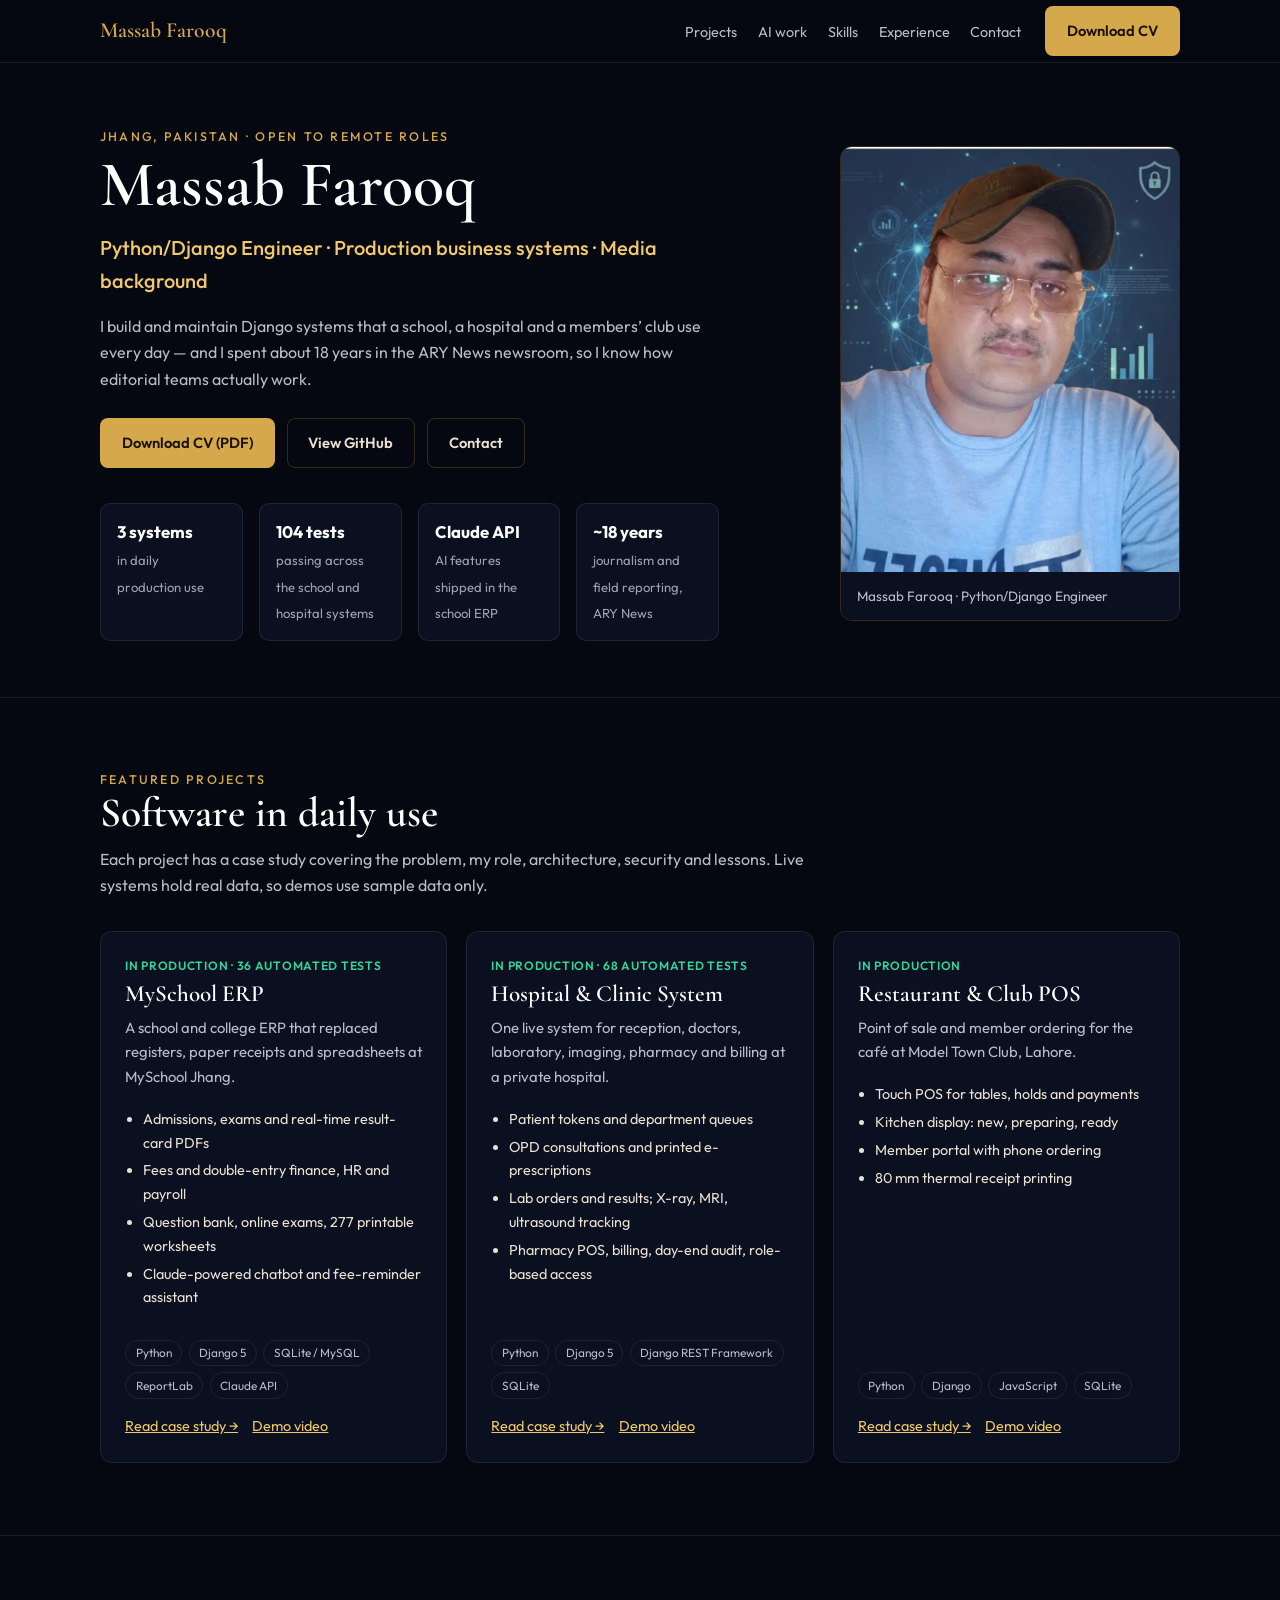
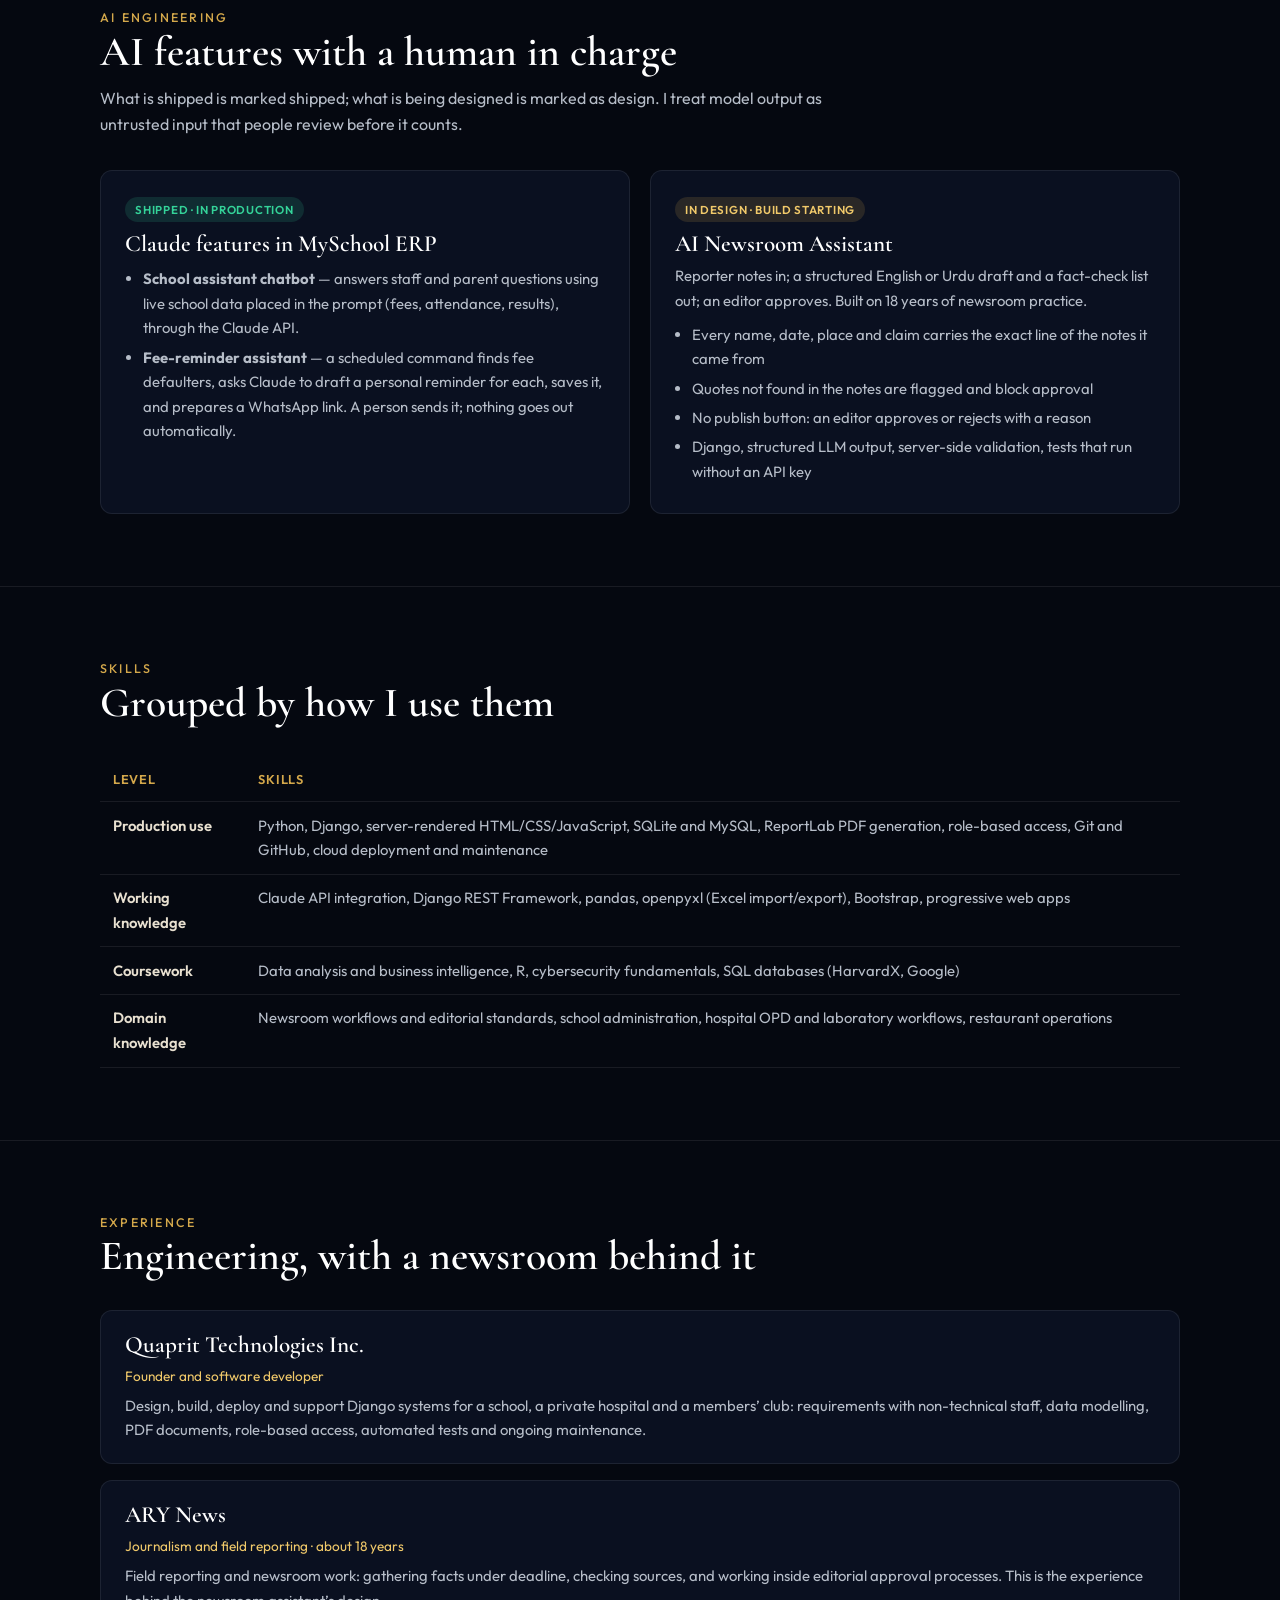
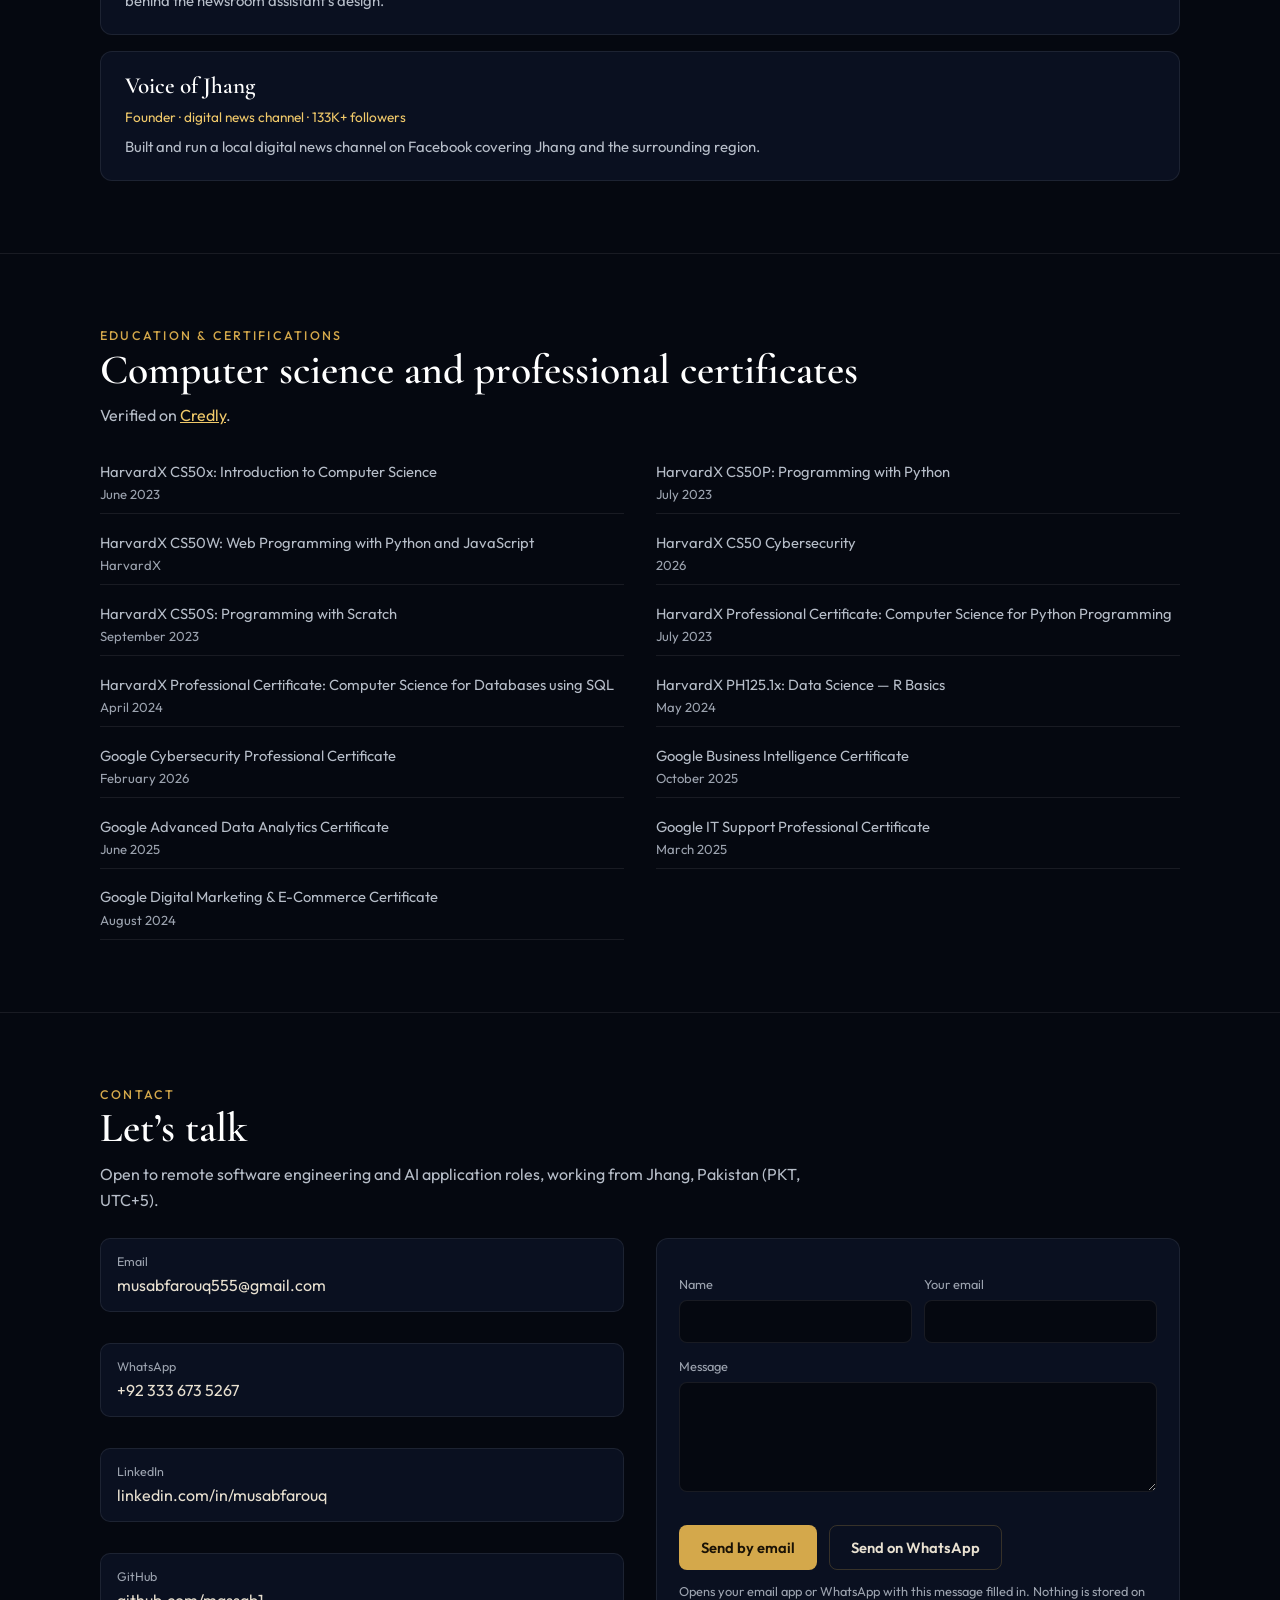
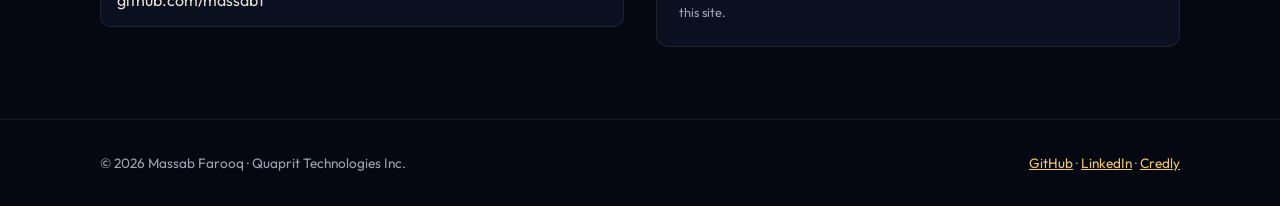
==== commit c0df6a2b: "P1: recruiter-focused homepage, case studies and CV - New engineering-first headline and summary; Do" ====
--- a/index.html
+++ b/index.html
@@ -3,958 +3,260 @@
 <head>
 <meta charset="UTF-8"/>
 <meta name="viewport" content="width=device-width, initial-scale=1.0"/>
-<title>Massab Farooq | Full Stack Django Developer & Tech Entrepreneur</title>
-<meta name="description" content="Full Stack Django Developer from Jhang, Pakistan. HarvardX & Google Certified. Builder of 3 live production systems — MySchool ERP for schools & colleges, Quaprit HMS for hospitals & clinics, and Model Town Club POS."/>
-<meta property="og:title" content="Massab Farooq | Full Stack Django Developer"/>
-<meta property="og:description" content="HarvardX & Google Certified Django Developer with 3 live production systems — school ERP, hospital management and restaurant POS."/>
+<title>Massab Farooq · Python/Django Engineer</title>
+<meta name="description" content="Python/Django engineer building production business systems for a school, a hospital and a members' club, with about 18 years in the ARY News newsroom. Open to remote roles from Jhang, Pakistan."/>
+<meta property="og:title" content="Massab Farooq · Python/Django Engineer"/>
+<meta property="og:description" content="Production Django systems for real operations, plus a newsroom background. Open to remote software engineering and AI application roles."/>
+<meta property="og:type" content="website"/>
 <meta property="og:image" content="https://massab1.github.io/media/myschool-erp-reel.jpg"/>
-<meta property="og:type" content="website"/>
-<link href="https://fonts.googleapis.com/css2?family=Cormorant+Garamond:ital,wght@0,300;0,400;0,600;0,700;1,300;1,400&family=Outfit:wght@300;400;500;600&display=swap" rel="stylesheet"/>
-<style>
-*,*::before,*::after{box-sizing:border-box;margin:0;padding:0}
-:root{
-  --bg:#050810;--bg2:#080d1a;--bg3:#0c1220;
-  --gold:#d4a84b;--gold2:#f0c96a;--gold3:rgba(212,168,75,0.15);
-  --cyan:#00d4ff;--green:#10b981;
-  --white:#ffffff;--cream:#e8e0d0;--gray:#6b7280;--gray2:#9ca3af;
-  --border:rgba(212,168,75,0.18);--border2:rgba(255,255,255,0.06);
-  --teal:#017E84;
-}
-html{scroll-behavior:smooth}
-body{font-family:'Outfit',sans-serif;background:var(--bg);color:var(--cream);overflow-x:hidden;line-height:1.6}
-::-webkit-scrollbar{width:4px}::-webkit-scrollbar-track{background:var(--bg)}::-webkit-scrollbar-thumb{background:var(--gold);border-radius:2px}
-body::before{content:'';position:fixed;inset:0;background-image:url("data:image/svg+xml,%3Csvg viewBox='0 0 256 256' xmlns='http://www.w3.org/2000/svg'%3E%3Cfilter id='noise'%3E%3CfeTurbulence type='fractalNoise' baseFrequency='0.9' numOctaves='4' stitchTiles='stitch'/%3E%3C/filter%3E%3Crect width='100%25' height='100%25' filter='url(%23noise)' opacity='0.04'/%3E%3C/svg%3E");opacity:.4;z-index:1;pointer-events:none}
-#particles-canvas{position:fixed;inset:0;z-index:0;pointer-events:none}
-.cursor{position:fixed;width:12px;height:12px;background:var(--gold);border-radius:50%;pointer-events:none;z-index:9999;transform:translate(-50%,-50%);transition:transform .1s,width .2s,height .2s;mix-blend-mode:difference}
-.cursor-ring{position:fixed;width:36px;height:36px;border:1px solid rgba(212,168,75,0.6);border-radius:50%;pointer-events:none;z-index:9998;transform:translate(-50%,-50%);transition:transform .12s ease-out,width .3s,height .3s,border-color .3s}
-.cursor.hover{width:6px;height:6px}.cursor-ring.hover{width:52px;height:52px;border-color:var(--gold)}
-
-/* NAV */
-nav{position:fixed;top:0;left:0;width:100%;z-index:100;padding:1.4rem 5%;display:flex;align-items:center;justify-content:space-between;transition:all .4s}
-nav.scrolled{background:rgba(5,8,16,0.95);backdrop-filter:blur(20px);border-bottom:1px solid var(--border);padding:1rem 5%}
-.nav-logo{font-family:'Cormorant Garamond',serif;font-size:1.6rem;font-weight:700;color:var(--gold);letter-spacing:2px}
-.nav-logo span{color:var(--cream)}
-.nav-links{display:flex;gap:2.5rem;list-style:none}
-.nav-links a{color:var(--gray2);text-decoration:none;font-size:.82rem;font-weight:500;letter-spacing:1.5px;text-transform:uppercase;transition:color .3s;position:relative}
-.nav-links a::after{content:'';position:absolute;bottom:-4px;left:0;width:0;height:1px;background:var(--gold);transition:width .3s}
-.nav-links a:hover{color:var(--gold)}.nav-links a:hover::after{width:100%}
-.nav-cta{background:transparent;border:1px solid var(--gold);color:var(--gold);padding:.5rem 1.2rem;border-radius:2px;font-size:.78rem;font-weight:500;letter-spacing:1px;text-transform:uppercase;text-decoration:none;transition:all .3s}
-.nav-cta:hover{background:var(--gold);color:var(--bg)}
-
-/* HERO */
-#hero{min-height:100vh;display:flex;align-items:center;position:relative;overflow:hidden;padding:0 5%}
-.hero-bg-glow{position:absolute;width:600px;height:600px;border-radius:50%;background:radial-gradient(circle,rgba(212,168,75,0.08) 0%,transparent 70%);top:50%;left:50%;transform:translate(-50%,-50%);pointer-events:none;animation:pulse 4s ease-in-out infinite}
-@keyframes pulse{0%,100%{transform:translate(-50%,-50%) scale(1);opacity:.6}50%{transform:translate(-50%,-50%) scale(1.1);opacity:1}}
-.hero-lines{position:absolute;inset:0;overflow:hidden;pointer-events:none}
-.hero-line{position:absolute;width:1px;background:linear-gradient(to bottom,transparent,rgba(212,168,75,0.15),transparent);animation:lineFloat 6s ease-in-out infinite}
-.hero-line:nth-child(1){left:15%;height:40%;top:10%;animation-delay:0s}
-.hero-line:nth-child(2){left:35%;height:60%;top:5%;animation-delay:1s}
-.hero-line:nth-child(3){left:65%;height:50%;top:20%;animation-delay:2s}
-.hero-line:nth-child(4){left:82%;height:35%;top:15%;animation-delay:.5s}
-@keyframes lineFloat{0%,100%{opacity:.3;transform:translateY(0)}50%{opacity:1;transform:translateY(-20px)}}
-.hero-inner{display:grid;grid-template-columns:1fr 1fr;gap:6rem;align-items:center;width:100%;position:relative;z-index:2;padding-top:5rem}
-.hero-eyebrow{display:flex;align-items:center;gap:.8rem;margin-bottom:2rem;opacity:0;animation:fadeUp .8s .3s ease forwards}
-.hero-eyebrow-line{width:40px;height:1px;background:var(--gold)}
-.hero-eyebrow span{font-size:.72rem;letter-spacing:3px;text-transform:uppercase;color:var(--gold);font-weight:500}
-.hero-name{font-family:'Cormorant Garamond',serif;font-size:clamp(3.5rem,6vw,6rem);font-weight:300;line-height:1;color:var(--white);margin-bottom:.5rem;opacity:0;animation:fadeUp .8s .45s ease forwards}
-.hero-name strong{font-weight:700;color:var(--gold);display:block}
-.hero-title{font-size:1rem;color:var(--gray2);margin-bottom:2rem;font-weight:300;opacity:0;animation:fadeUp .8s .6s ease forwards;letter-spacing:.5px}
-.hero-title span{color:var(--gold);font-weight:500}
-.hero-badges{display:flex;flex-wrap:wrap;gap:.6rem;margin-bottom:2.5rem;opacity:0;animation:fadeUp .8s .75s ease forwards}
-.badge{display:flex;align-items:center;gap:.4rem;padding:.35rem .9rem;border-radius:20px;font-size:.72rem;font-weight:500;letter-spacing:.5px;border:1px solid}
-.badge-harvard{border-color:rgba(165,28,48,0.5);background:rgba(165,28,48,0.1);color:#e8a0a8}
-.badge-google{border-color:rgba(66,133,244,0.5);background:rgba(66,133,244,0.1);color:#93b4f8}
-.badge-media{border-color:rgba(212,168,75,0.4);background:rgba(212,168,75,0.08);color:var(--gold2)}
-.badge-django{border-color:rgba(16,185,129,0.5);background:rgba(16,185,129,0.1);color:#6ee7b7}
-.hero-desc{color:var(--gray2);line-height:1.8;margin-bottom:2.5rem;font-size:.95rem;max-width:460px;opacity:0;animation:fadeUp .8s .9s ease forwards}
-.hero-btns{display:flex;gap:1rem;opacity:0;animation:fadeUp .8s 1.05s ease forwards;flex-wrap:wrap}
-@keyframes fadeUp{from{opacity:0;transform:translateY(20px)}to{opacity:1;transform:translateY(0)}}
-.btn-gold{background:var(--gold);color:var(--bg);padding:.85rem 2rem;border-radius:2px;font-size:.82rem;font-weight:600;letter-spacing:1px;text-transform:uppercase;text-decoration:none;transition:all .3s;border:1px solid var(--gold);display:inline-flex;align-items:center;gap:.4rem}
-.btn-gold:hover{background:var(--gold2);transform:translateY(-2px);box-shadow:0 10px 30px rgba(212,168,75,0.3)}
-.btn-ghost{background:transparent;color:var(--cream);padding:.85rem 2rem;border-radius:2px;font-size:.82rem;font-weight:500;letter-spacing:1px;text-transform:uppercase;text-decoration:none;transition:all .3s;border:1px solid var(--border2);display:inline-flex;align-items:center;gap:.4rem}
-.btn-ghost:hover{border-color:var(--gold);color:var(--gold);transform:translateY(-2px)}
-.btn-teal{background:rgba(1,126,132,0.15);color:#5eead4;padding:.85rem 2rem;border-radius:2px;font-size:.82rem;font-weight:500;letter-spacing:1px;text-transform:uppercase;text-decoration:none;transition:all .3s;border:1px solid rgba(1,126,132,0.4);display:inline-flex;align-items:center;gap:.4rem}
-.btn-teal:hover{background:var(--teal);color:#fff;transform:translateY(-2px)}
-
-/* PROFILE CARD */
-.hero-right{display:flex;justify-content:center;align-items:center;opacity:0;animation:fadeIn .8s 1.2s ease forwards}
-@keyframes fadeIn{from{opacity:0}to{opacity:1}}
-.profile-card{position:relative;width:340px}
-.profile-card-inner{position:relative;border-radius:12px;overflow:hidden;border:1px solid var(--border);box-shadow:0 30px 80px rgba(0,0,0,0.5)}
-.profile-card-placeholder{width:100%;aspect-ratio:3/4;background:linear-gradient(135deg,#0a1628,#162540,#0c1f3a);display:flex;align-items:center;justify-content:center;font-size:5rem}
-.profile-card-overlay{position:absolute;inset:0;background:linear-gradient(to top,rgba(5,8,16,0.95) 0%,rgba(5,8,16,0.3) 40%,transparent 70%)}
-.profile-card-info{position:absolute;bottom:0;left:0;right:0;padding:2rem}
-.profile-card-name{font-family:'Cormorant Garamond',serif;font-size:1.6rem;font-weight:600;color:var(--white);margin-bottom:.3rem}
-.profile-card-role{font-size:.78rem;color:var(--gold);letter-spacing:2px;text-transform:uppercase;margin-bottom:1rem}
-.profile-card-stats{display:flex;gap:1.5rem}
-.pcs{text-align:center}
-.pcs-num{font-family:'Cormorant Garamond',serif;font-size:1.4rem;font-weight:700;color:var(--gold);display:block}
-.pcs-label{font-size:.62rem;color:var(--gray2);letter-spacing:1px;text-transform:uppercase}
-.profile-card-tag{position:absolute;top:1.2rem;right:1.2rem;background:rgba(5,8,16,0.85);backdrop-filter:blur(10px);border:1px solid rgba(16,185,129,0.3);border-radius:20px;padding:.35rem .9rem;font-size:.68rem;color:var(--green);letter-spacing:1px;text-transform:uppercase}
-.profile-card-corner{position:absolute;top:-1px;left:-1px;width:60px;height:60px;border-top:2px solid var(--gold);border-left:2px solid var(--gold);border-radius:12px 0 0 0;pointer-events:none}
-.profile-card-corner2{position:absolute;bottom:-1px;right:-1px;width:60px;height:60px;border-bottom:2px solid var(--gold);border-right:2px solid var(--gold);border-radius:0 0 12px 0;pointer-events:none}
-.floating-cert{position:absolute;background:rgba(8,13,26,0.92);backdrop-filter:blur(10px);border:1px solid var(--border);border-radius:8px;padding:.7rem 1rem;display:flex;align-items:center;gap:.6rem;font-size:.72rem;color:var(--cream);white-space:nowrap;animation:floatCert 3s ease-in-out infinite}
-.floating-cert span{color:var(--gold);font-weight:500}
-.fc1{top:10%;left:-20%;animation-delay:0s}.fc2{bottom:25%;right:-15%;animation-delay:1.5s}
-@keyframes floatCert{0%,100%{transform:translateY(0)}50%{transform:translateY(-8px)}}
-.scroll-ind{position:absolute;bottom:2rem;left:50%;transform:translateX(-50%);display:flex;flex-direction:column;align-items:center;gap:.5rem;z-index:2;opacity:0;animation:fadeIn 1s 2s ease forwards}
-.scroll-ind span{font-size:.64rem;letter-spacing:3px;text-transform:uppercase;color:var(--gray)}
-.scroll-mouse{width:20px;height:32px;border:1px solid var(--border);border-radius:10px;display:flex;justify-content:center;padding-top:5px}
-.scroll-dot{width:3px;height:6px;background:var(--gold);border-radius:2px;animation:scrollBounce 2s ease-in-out infinite}
-@keyframes scrollBounce{0%,100%{transform:translateY(0);opacity:1}50%{transform:translateY(8px);opacity:.3}}
-
-/* STATS BAR */
-.stats-bar{position:relative;z-index:2;background:var(--bg2);border-top:1px solid var(--border);border-bottom:1px solid var(--border);padding:2rem 5%;display:flex;align-items:center;justify-content:space-around;flex-wrap:wrap;gap:1rem}
-.stat-item{text-align:center;padding:0 2rem}
-.stat-item-num{font-family:'Cormorant Garamond',serif;font-size:2.5rem;font-weight:700;color:var(--gold);display:block;line-height:1}
-.stat-item-label{font-size:.7rem;color:var(--gray2);letter-spacing:2px;text-transform:uppercase;margin-top:.3rem}
-.stat-divider{width:1px;height:50px;background:var(--border)}
-
-/* SECTIONS */
-section{padding:7rem 5%;position:relative;z-index:2}
-.sec-header{margin-bottom:4rem}
-.sec-eyebrow{display:flex;align-items:center;gap:.8rem;margin-bottom:1rem}
-.sec-eyebrow-line{width:30px;height:1px;background:var(--gold)}
-.sec-eyebrow span{font-size:.68rem;letter-spacing:3px;text-transform:uppercase;color:var(--gold);font-weight:500}
-.sec-title{font-family:'Cormorant Garamond',serif;font-size:clamp(2rem,4vw,3.2rem);font-weight:300;color:var(--white);line-height:1.1}
-.sec-title strong{font-weight:700;color:var(--gold)}
-.sec-desc{color:var(--gray2);line-height:1.8;max-width:500px;margin-top:.8rem;font-size:.92rem}
-
-/* ABOUT */
-#about{background:var(--bg2)}
-.about-grid{display:grid;grid-template-columns:1.2fr 1fr;gap:5rem;align-items:start}
-.about-text p{color:var(--gray2);line-height:1.9;margin-bottom:1.5rem;font-size:.95rem}
-.about-text p strong{color:var(--cream)}
-.skills-wrap{margin-top:2.5rem}
-.skills-label{font-size:.68rem;letter-spacing:2px;text-transform:uppercase;color:var(--gold);margin-bottom:1rem}
-.skills-list{display:flex;flex-wrap:wrap;gap:.6rem}
-.skill{padding:.38rem .85rem;border:1px solid var(--border);border-radius:2px;font-size:.76rem;color:var(--gray2);transition:all .3s;position:relative;overflow:hidden}
-.skill::before{content:'';position:absolute;inset:0;background:var(--gold3);transform:translateX(-100%);transition:transform .3s}
-.skill:hover{border-color:var(--gold);color:var(--gold)}.skill:hover::before{transform:translateX(0)}
-.skill span{position:relative;z-index:1}
-.about-card{background:var(--bg3);border:1px solid var(--border2);border-radius:8px;padding:2rem;margin-bottom:1.2rem;transition:all .3s;position:relative;overflow:hidden}
-.about-card::before{content:'';position:absolute;left:0;top:0;width:2px;height:0;background:var(--gold);transition:height .4s}
-.about-card:hover{border-color:var(--border);transform:translateX(6px)}.about-card:hover::before{height:100%}
-.about-card-icon{font-size:1.5rem;margin-bottom:.8rem}
-.about-card h4{font-family:'Cormorant Garamond',serif;font-size:1.1rem;color:var(--white);margin-bottom:.4rem;font-weight:600}
-.about-card p{font-size:.82rem;color:var(--gray2);line-height:1.7}
-
-/* PROJECTS */
-#projects{background:var(--bg)}
-.project-featured{display:grid;grid-template-columns:1.1fr 1fr;gap:0;align-items:stretch;margin-bottom:4rem;background:var(--bg2);border:1px solid var(--border);border-radius:16px;overflow:hidden}
-.project-featured-visual{min-height:420px;display:flex;flex-direction:column;align-items:center;justify-content:center;position:relative;overflow:hidden;padding:3rem}
-.project-featured-visual::before{content:'';position:absolute;inset:0;background:radial-gradient(ellipse at center,rgba(212,168,75,0.08),transparent 70%)}
-.pos-screen{width:100%;max-width:360px;background:#0f172a;border-radius:10px;border:1px solid rgba(1,126,132,0.3);overflow:hidden;position:relative;z-index:2;box-shadow:0 20px 60px rgba(0,0,0,0.5)}
-.pos-topbar{background:#1e293b;padding:.4rem .8rem;display:flex;align-items:center;gap:.5rem;border-bottom:1px solid rgba(255,255,255,.06)}
-.pos-dot{width:7px;height:7px;border-radius:50%}
-.pos-url{font-size:.55rem;color:#475569;margin-left:.3rem;font-family:monospace}
-.pos-body{display:grid;grid-template-columns:1fr 120px;gap:0;min-height:260px}
-.pos-menu{padding:.7rem;border-right:1px solid rgba(255,255,255,.05)}
-.pos-menu-title{font-size:.5rem;color:#017E84;text-transform:uppercase;letter-spacing:1px;margin-bottom:.4rem}
-.pos-items-grid{display:grid;grid-template-columns:1fr 1fr;gap:.3rem}
-.pos-item{background:#1e293b;border-radius:4px;padding:.4rem;border:1px solid rgba(255,255,255,.04)}
-.pos-item-emoji{font-size:.9rem;display:block;margin-bottom:.2rem}
-.pos-item-name{font-size:.45rem;color:#94a3b8;display:block}
-.pos-item-price{font-size:.5rem;color:#017E84;font-weight:700;display:block}
-.pos-order{background:#1a0d24;padding:.6rem}
-.pos-order-title{font-size:.48rem;color:#714B67;text-transform:uppercase;letter-spacing:1px;margin-bottom:.4rem;font-weight:700}
-.pos-cart-item{display:flex;justify-content:space-between;align-items:center;padding:.3rem 0;border-bottom:1px solid rgba(255,255,255,.04);font-size:.44rem}
-.pos-cart-qty{background:#017E84;color:#fff;border-radius:3px;padding:1px 4px;font-size:.4rem;font-weight:700}
-.pos-cart-name{color:#cbd5e1;flex:1;margin:0 .3rem}
-.pos-cart-price{color:#f0c96a;font-weight:700}
-.pos-total{background:#017E84;border-radius:4px;padding:.4rem;margin-top:.4rem;text-align:center}
-.pos-total-label{font-size:.44rem;color:rgba(255,255,255,.7)}
-.pos-total-amount{font-size:.7rem;font-weight:700;color:#fff}
-.pos-live-badge{position:absolute;top:1rem;right:1rem;background:rgba(16,185,129,0.15);border:1px solid rgba(16,185,129,0.3);border-radius:20px;padding:.3rem .7rem;font-size:.62rem;color:var(--green);display:flex;align-items:center;gap:.3rem}
-.pos-live-dot{width:5px;height:5px;border-radius:50%;background:var(--green);animation:blink 1.5s ease-in-out infinite}
-@keyframes blink{0%,100%{opacity:1}50%{opacity:.3}}
-.pf-screen{width:100%;max-width:320px;background:var(--bg3);border-radius:10px;border:1px solid var(--border);overflow:hidden;position:relative;z-index:2;box-shadow:0 20px 60px rgba(0,0,0,0.5)}
-.pf-screen-bar{background:#0c1220;padding:.5rem .8rem;display:flex;align-items:center;gap:.4rem;border-bottom:1px solid var(--border2)}
-.pf-dot{width:7px;height:7px;border-radius:50%}
-.pf-screen-url{font-size:.6rem;color:#555;margin-left:.5rem;font-family:monospace}
-.pf-screen-body{padding:1rem}
-.pf-kpi-row{display:grid;grid-template-columns:1fr 1fr;gap:.5rem;margin-bottom:.6rem}
-.pf-kpi{background:var(--bg2);border-radius:6px;padding:.6rem;border:1px solid var(--border2)}
-.pf-kpi-num{font-size:.95rem;font-weight:700;color:var(--gold);display:block}
-.pf-kpi-label{font-size:.55rem;color:#555;text-transform:uppercase;letter-spacing:1px}
-.pf-bar-row{background:var(--bg2);border-radius:6px;padding:.6rem;margin-bottom:.4rem}
-.pf-bar-label{font-size:.58rem;color:#888;margin-bottom:.3rem;display:flex;justify-content:space-between}
-.pf-bar-track{height:3px;background:rgba(255,255,255,0.05);border-radius:2px}
-.pf-bar-fill{height:3px;border-radius:2px;background:linear-gradient(90deg,var(--gold),var(--gold2))}
-.project-featured-info{padding:3rem}
-.project-tag{font-size:.64rem;letter-spacing:2px;text-transform:uppercase;color:var(--gold);margin-bottom:.8rem;display:flex;align-items:center;gap:.5rem;flex-wrap:wrap}
-.project-tag-dot{width:4px;height:4px;border-radius:50%;background:var(--gold)}
-.project-featured-info h3{font-family:'Cormorant Garamond',serif;font-size:2rem;font-weight:600;color:var(--white);margin-bottom:1rem;line-height:1.2}
-.project-featured-info p{font-size:.88rem;color:var(--gray2);line-height:1.8;margin-bottom:1.5rem}
-.project-modules{display:flex;flex-wrap:wrap;gap:.5rem;margin-bottom:1.5rem}
-.pm{padding:.28rem .7rem;border-radius:20px;font-size:.66rem;border:1px solid var(--border2);color:var(--gray2)}
-.project-tech{display:flex;align-items:center;gap:.6rem;margin-bottom:2rem;flex-wrap:wrap}
-.pt{font-size:.7rem;color:var(--gold);background:var(--gold3);border:1px solid var(--border);padding:.2rem .6rem;border-radius:3px}
-.project-btns{display:flex;gap:.8rem;flex-wrap:wrap}
-.project-btn-live{display:inline-flex;align-items:center;gap:.5rem;padding:.7rem 1.4rem;background:var(--green);color:#fff;border-radius:4px;font-size:.78rem;font-weight:600;letter-spacing:.5px;text-transform:uppercase;text-decoration:none;transition:all .3s}
-.project-btn-live:hover{background:#0da874;transform:translateY(-2px);box-shadow:0 8px 24px rgba(16,185,129,0.3)}
-.project-btn-code{display:inline-flex;align-items:center;gap:.5rem;padding:.7rem 1.4rem;background:transparent;color:var(--cream);border-radius:4px;font-size:.78rem;font-weight:500;letter-spacing:.5px;text-transform:uppercase;text-decoration:none;transition:all .3s;border:1px solid var(--border2)}
-.project-btn-code:hover{border-color:var(--gold);color:var(--gold);transform:translateY(-2px)}
-.project-demo-note{font-size:.72rem;color:#555;margin-top:.8rem}
-.project-demo-note span{color:var(--gold)}
-.feat-grid{display:grid;grid-template-columns:repeat(3,1fr);gap:1rem;margin-top:1.5rem}
-.feat{background:rgba(1,126,132,0.08);border:1px solid rgba(1,126,132,0.2);border-radius:8px;padding:.9rem;text-align:center}
-.feat-icon{font-size:1.3rem;margin-bottom:.4rem}
-.feat-label{font-size:.7rem;color:#5eead4;font-weight:600;display:block}
-.feat-desc{font-size:.62rem;color:var(--gray2);margin-top:.2rem}
-
-/* CERTIFICATIONS */
-#certifications{background:var(--bg2)}
-.cert-filter{display:flex;gap:.7rem;flex-wrap:wrap;margin-bottom:3rem}
-.cf-btn{padding:.5rem 1.3rem;border:1px solid var(--border2);border-radius:20px;font-size:.76rem;cursor:pointer;transition:all .3s;color:var(--gray2);background:transparent;font-family:'Outfit',sans-serif;letter-spacing:.5px}
-.cf-btn.active,.cf-btn:hover{border-color:var(--gold);color:var(--gold);background:var(--gold3)}
-.certs-grid{display:grid;grid-template-columns:repeat(auto-fill,minmax(320px,1fr));gap:1.2rem}
-.cert-card{background:var(--bg3);border:1px solid var(--border2);border-radius:8px;padding:1.5rem;transition:all .35s;position:relative;overflow:hidden;display:flex;flex-direction:column;gap:.8rem}
-.cert-card::after{content:'';position:absolute;inset:0;background:linear-gradient(135deg,var(--gold3),transparent);opacity:0;transition:opacity .35s}
-.cert-card:hover{border-color:var(--gold);transform:translateY(-5px);box-shadow:0 20px 40px rgba(0,0,0,0.3)}.cert-card:hover::after{opacity:1}
-.cert-card.hidden{display:none}
-.cert-card-top{display:flex;align-items:center;gap:1rem;position:relative;z-index:1}
-.cert-ico{width:44px;height:44px;border-radius:8px;display:flex;align-items:center;justify-content:center;font-size:1.3rem;flex-shrink:0}
-.cert-ico.h{background:rgba(165,28,48,0.12);border:1px solid rgba(165,28,48,0.25)}
-.cert-ico.g{background:rgba(66,133,244,0.12);border:1px solid rgba(66,133,244,0.25)}
-.cert-org{font-size:.64rem;letter-spacing:1.5px;text-transform:uppercase;color:var(--gray);margin-bottom:.2rem}
-.cert-title{font-family:'Cormorant Garamond',serif;font-size:1.05rem;color:var(--white);line-height:1.25;font-weight:600}
-.cert-foot{display:flex;align-items:center;justify-content:space-between;position:relative;z-index:1}
-.cert-date{font-size:.7rem;color:var(--gray)}
-.cert-badge2{font-size:.65rem;padding:.18rem .55rem;border-radius:10px;border:1px solid;font-weight:500}
-.cb-v{color:#4ade80;border-color:rgba(74,222,128,0.3);background:rgba(74,222,128,0.07)}
-.cb-p{color:var(--gold2);border-color:rgba(212,168,75,0.3);background:rgba(212,168,75,0.07)}
-.certs-cta{text-align:center;margin-top:3rem}
-
-/* VENTURES */
-#ventures{background:var(--bg2)}
-.ventures-grid{display:grid;grid-template-columns:repeat(2,1fr);gap:1.5rem}
-.venture{border:1px solid var(--border2);border-radius:10px;overflow:hidden;text-decoration:none;display:block;transition:all .4s;position:relative;background:var(--bg3)}
-.venture:hover{border-color:var(--gold);transform:translateY(-8px);box-shadow:0 30px 60px rgba(0,0,0,0.4)}
-.venture-img{height:160px;display:flex;align-items:center;justify-content:center;font-size:3.5rem;position:relative;overflow:hidden}
-.venture-img::after{content:'';position:absolute;inset:0;background:linear-gradient(to bottom,transparent 50%,var(--bg3))}
-.v1 .venture-img{background:linear-gradient(135deg,#0d1f3c,#1a3a6b)}
-.v2 .venture-img{background:linear-gradient(135deg,#051a0d,#0a3320)}
-.v3 .venture-img{background:linear-gradient(135deg,#001a1a,#014f53)}
-.venture-body{padding:1.5rem}
-.venture-tag{font-size:.64rem;letter-spacing:2px;text-transform:uppercase;color:var(--gold);margin-bottom:.6rem}
-.venture h3{font-family:'Cormorant Garamond',serif;font-size:1.3rem;font-weight:600;color:var(--white);margin-bottom:.6rem}
-.venture p{font-size:.82rem;color:var(--gray2);line-height:1.7;margin-bottom:1rem}
-.venture-meta{display:flex;align-items:center;justify-content:space-between}
-.venture-followers{font-size:.72rem;color:var(--gold);font-weight:500}
-.venture-arrow{width:32px;height:32px;border:1px solid var(--border);border-radius:50%;display:flex;align-items:center;justify-content:center;font-size:.8rem;color:var(--gray2);transition:all .3s}
-.venture:hover .venture-arrow{border-color:var(--gold);color:var(--gold);background:var(--gold3)}
-
-/* SERVICES */
-#services{background:var(--bg)}
-.services-grid{display:grid;grid-template-columns:repeat(3,1fr);gap:1.2rem}
-.svc{background:var(--bg2);border:1px solid var(--border2);border-radius:8px;padding:2rem;transition:all .35s;position:relative;overflow:hidden}
-.svc::before{content:'';position:absolute;bottom:0;left:0;width:0;height:2px;background:var(--gold);transition:width .4s}
-.svc:hover{border-color:var(--border);transform:translateY(-4px);box-shadow:0 15px 40px rgba(0,0,0,0.3)}.svc:hover::before{width:100%}
-.svc-icon{width:50px;height:50px;border-radius:10px;background:var(--gold3);border:1px solid var(--border);display:flex;align-items:center;justify-content:center;font-size:1.3rem;margin-bottom:1.3rem;transition:transform .3s}
-.svc:hover .svc-icon{transform:scale(1.1) rotate(5deg)}
-.svc h3{font-family:'Cormorant Garamond',serif;font-size:1.15rem;font-weight:600;color:var(--white);margin-bottom:.6rem}
-.svc p{font-size:.82rem;color:var(--gray2);line-height:1.7}
-.svc-teal{border-color:rgba(1,126,132,0.25)}.svc-teal .svc-icon{background:rgba(1,126,132,0.12);border-color:rgba(1,126,132,0.25)}.svc-teal::before{background:var(--teal)}
-.svc-highlight{border-color:var(--border);background:linear-gradient(135deg,var(--bg2),rgba(212,168,75,0.03))}
-
-/* CONTACT */
-#contact{background:var(--bg2)}
-.contact-wrap{display:grid;grid-template-columns:1fr 1fr;gap:5rem;align-items:start}
-#contact p{color:var(--gray2);line-height:1.8;margin-bottom:2rem;font-size:.95rem}
-.contact-links{display:flex;flex-direction:column;gap:1rem;margin-bottom:2rem}
-.cl{display:flex;align-items:center;gap:1rem;padding:1rem 1.2rem;background:var(--bg3);border:1px solid var(--border2);border-radius:8px;text-decoration:none;transition:all .3s}
-.cl:hover{border-color:var(--gold);transform:translateX(4px)}
-.cl-icon{font-size:1.2rem}
-.cl-label{font-size:.65rem;letter-spacing:1.5px;text-transform:uppercase;color:var(--gray);display:block}
-.cl-val{font-size:.88rem;color:var(--cream)}
-.social-chips{display:flex;flex-wrap:wrap;gap:.6rem}
-.sc{padding:.45rem 1rem;background:var(--bg3);border:1px solid var(--border2);border-radius:20px;font-size:.76rem;color:var(--gray2);text-decoration:none;transition:all .3s}
-.sc:hover{border-color:var(--gold);color:var(--gold)}
-.contact-form{background:var(--bg3);border:1px solid var(--border2);border-radius:12px;padding:2.5rem}
-.form-title{font-family:'Cormorant Garamond',serif;font-size:1.6rem;color:var(--white);margin-bottom:.4rem;font-weight:600}
-.form-subtitle{font-size:.78rem;color:var(--gray);margin-bottom:2rem}
-.form-row2{display:grid;grid-template-columns:1fr 1fr;gap:1rem}
-.fg{margin-bottom:1.2rem}
-.fg label{display:block;font-size:.72rem;letter-spacing:1px;text-transform:uppercase;color:var(--gray2);margin-bottom:.5rem}
-.fg input,.fg select,.fg textarea{width:100%;background:var(--bg2);border:1px solid var(--border2);border-radius:4px;padding:.7rem 1rem;color:var(--cream);font-family:'Outfit',sans-serif;font-size:.88rem;transition:border-color .3s;outline:none}
-.fg input:focus,.fg select:focus,.fg textarea:focus{border-color:var(--gold)}
-.fg select{cursor:pointer}.fg textarea{min-height:100px;resize:vertical}
-.fg select option{background:var(--bg2)}
-.form-btn{width:100%;background:var(--gold);color:var(--bg);border:none;border-radius:4px;padding:.9rem;font-size:.88rem;font-weight:600;letter-spacing:1px;text-transform:uppercase;cursor:pointer;transition:all .3s;font-family:'Outfit',sans-serif}
-.form-btn:hover{background:var(--gold2);transform:translateY(-1px)}
-.form-success{display:none;text-align:center;padding:2rem}
-.form-success-icon{font-size:2.5rem;margin-bottom:1rem}
-.form-success p{color:var(--green);font-size:.95rem}
-
-/* FOOTER */
-footer{position:relative;z-index:2;background:var(--bg);border-top:1px solid var(--border);padding:3rem 5%}
-.footer-inner{display:flex;align-items:center;justify-content:space-between;flex-wrap:wrap;gap:1.5rem}
-.footer-logo{font-family:'Cormorant Garamond',serif;font-size:1.4rem;font-weight:700;color:var(--gold)}
-.footer-copy{font-size:.76rem;color:var(--gray);text-align:center}
-.footer-links{display:flex;gap:1.5rem}
-.footer-links a{font-size:.78rem;color:var(--gray2);text-decoration:none;transition:color .3s}
-.footer-links a:hover{color:var(--gold)}
-.btt{position:fixed;bottom:2rem;right:2rem;width:44px;height:44px;background:var(--gold);color:var(--bg);border-radius:50%;display:flex;align-items:center;justify-content:center;font-size:1.1rem;text-decoration:none;z-index:50;transition:all .3s;opacity:0;pointer-events:none;transform:translateY(10px)}
-.btt.show{opacity:1;pointer-events:auto;transform:translateY(0)}
-.btt:hover{background:var(--gold2);transform:translateY(-2px)}
-
-/* REVEAL */
-.reveal,.reveal-left,.reveal-right{opacity:0;transition:opacity .7s ease,transform .7s ease}
-.reveal{transform:translateY(24px)}.reveal-left{transform:translateX(-24px)}.reveal-right{transform:translateX(24px)}
-.reveal.visible,.reveal-left.visible,.reveal-right.visible{opacity:1;transform:none}
-
-/* RESPONSIVE */
-
-/* ---- 2026 update: photo, showreel, third project ---- */
-.profile-photo{width:100%;aspect-ratio:4/5;object-fit:cover;object-position:center 20%;display:block}
-.profile-card .profile-card-overlay{display:none}
-.profile-card .profile-card-info{position:relative;padding:1.2rem 1.4rem 1.3rem;background:linear-gradient(180deg,#0b1424,#070c18);border-top:1px solid var(--border)}
-.profile-card .profile-card-name{font-size:1.45rem}
-.profile-card .profile-card-role{font-size:.7rem;margin-bottom:.8rem}
-.profile-card .profile-card-stats{justify-content:space-between}
-.profile-card .profile-card-tag{top:.7rem;right:.7rem;font-size:.6rem;padding:.25rem .7rem}
-@media(max-width:480px){#hero .profile-card{width:min(300px,84vw)}.profile-card .pcs-label{white-space:nowrap;font-size:.58rem}.profile-card .profile-card-info{padding:1rem 1.1rem}.profile-card .profile-card-name{font-size:1.25rem}.profile-card .pcs-num{font-size:1.2rem}}
-.new-pill{display:inline-block;background:var(--green);color:#04261a;font-size:.6rem;font-weight:700;letter-spacing:1px;padding:2px 8px;border-radius:10px;margin-left:.4rem;vertical-align:middle;text-transform:uppercase}
-.hl-list{list-style:none;margin:0 0 1.4rem;display:grid;grid-template-columns:1fr 1fr;gap:.45rem 1rem}
-.hl-list li{font-size:.8rem;color:var(--gray2);padding-left:1.1rem;position:relative;line-height:1.5}
-.hl-list li::before{content:'✓';position:absolute;left:0;color:var(--green);font-weight:700}
-.hl-list li b{color:var(--cream);font-weight:600}
-.reel-grid{display:grid;grid-template-columns:repeat(3,minmax(0,310px));gap:1.6rem;justify-content:center}
-
-/* accessibility: visible focus, reduced motion */
-a:focus-visible,button:focus-visible,input:focus-visible,select:focus-visible,textarea:focus-visible{outline:2px solid var(--gold);outline-offset:3px}
-@media (prefers-reduced-motion: reduce){html{scroll-behavior:auto}*,*::before,*::after{animation-duration:.01ms!important;animation-iteration-count:1!important;transition-duration:.01ms!important}#particles-canvas{display:none}.reveal,.reveal-left,.reveal-right{opacity:1!important;transform:none!important}}
-.form-note{font-size:.72rem;color:var(--gray2);margin-top:.7rem;line-height:1.6}
-.form-btn-row{display:grid;grid-template-columns:1fr 1fr;gap:.6rem}
-.form-btn.wa{background:transparent;color:var(--cream);border:1px solid var(--border)}
-.form-error{display:none;color:#f87171;font-size:.78rem;margin-bottom:.6rem}
-@media(max-width:1024px){.reel-grid{grid-template-columns:repeat(2,minmax(0,310px))}}
-.reel-card{background:var(--bg2);border:1px solid var(--border);border-radius:16px;overflow:hidden}
-.reel-card video{width:100%;aspect-ratio:9/16;display:block;background:#000}
-.reel-body{padding:1.2rem 1.4rem 1.4rem}
-.reel-body h3{font-family:'Cormorant Garamond',serif;font-size:1.35rem;color:var(--white);font-weight:600;margin-bottom:.3rem}
-.reel-body p{font-size:.8rem;color:var(--gray2);line-height:1.6}
-.reel-tags{display:flex;flex-wrap:wrap;gap:.35rem;margin-top:.7rem}
-.reel-tags span{font-size:.62rem;border:1px solid var(--border2);border-radius:10px;padding:2px 8px;color:var(--gray2)}
-.dl-row{display:flex;justify-content:center;gap:1rem;flex-wrap:wrap;margin-top:2.5rem}
-.dl-card{display:flex;align-items:center;gap:1rem;background:var(--bg2);border:1px solid var(--border);border-radius:12px;padding:1rem 1.3rem;text-decoration:none;color:var(--cream);transition:all .3s;max-width:420px}
-.dl-card:hover{border-color:var(--gold);transform:translateY(-3px)}
-.dl-card .dl-ico{font-size:1.8rem}
-.dl-card b{display:block;color:var(--white);font-size:.95rem}
-.dl-card span{font-size:.75rem;color:var(--gray2)}
-.tok-screen{width:100%;max-width:320px;border-radius:10px;overflow:hidden;position:relative;z-index:2;box-shadow:0 20px 60px rgba(0,0,0,0.5);border:1px solid rgba(45,212,191,.35);background:#06202b}
-.tok-now{background:linear-gradient(135deg,#0d9488,#0f766e);text-align:center;padding:1rem .8rem;color:#fff}
-.tok-now small{font-size:.55rem;letter-spacing:3px;font-weight:600;opacity:.85}
-.tok-now b{display:block;font-size:2.6rem;font-weight:700;line-height:1;letter-spacing:2px;margin:.2rem 0}
-.tok-now span{font-size:.6rem}
-.tok-row{display:grid;grid-template-columns:3.2rem 1fr auto;align-items:center;gap:.4rem;padding:.5rem .8rem;border-top:1px solid rgba(255,255,255,.07);font-size:.65rem;color:#cbd5e1}
-.tok-row b{color:#7dd3fc}
-.tok-st{font-size:.5rem;font-weight:700;padding:1px 7px;border-radius:8px;color:#022}
-.hms-lab{margin-top:.8rem;width:100%;max-width:320px;background:#fff;border-radius:10px;padding:.7rem .9rem;color:#0f2733;font-size:.6rem;position:relative;z-index:2}
-.hms-lab .r{display:grid;grid-template-columns:1.4fr .7fr 1fr;padding:.25rem 0;border-top:1px solid #e6eef2}
-.hms-lab .hi{color:#e11d48;font-weight:700}
-@media(max-width:768px){.reel-grid{grid-template-columns:minmax(0,330px)}.hl-list{grid-template-columns:1fr}}
-@media(max-width:1024px){
-  .hero-inner{grid-template-columns:1fr;gap:3rem}
-  .hero-right{order:-1}.profile-card{width:280px}.fc1,.fc2{display:none}
-  .about-grid{grid-template-columns:1fr;gap:3rem}
-  .contact-wrap{grid-template-columns:1fr;gap:3rem}
-  .services-grid{grid-template-columns:repeat(2,1fr)}
-  .ventures-grid{grid-template-columns:repeat(2,1fr)}
-}
-@media(max-width:768px){
-  section{padding:5rem 5%}
-  .nav-links,.nav-cta{display:none}
-  .hero-inner{padding-top:7rem}
-  .project-featured{grid-template-columns:1fr}
-  .project-featured-visual{min-height:300px}
-  .services-grid,.ventures-grid{grid-template-columns:1fr}
-  .feat-grid{grid-template-columns:repeat(2,1fr)}
-  .footer-inner{flex-direction:column;text-align:center}
-  .stat-divider{display:none}.stat-item{padding:.5rem 1rem}
-  .form-row2{grid-template-columns:1fr}
-}
-@media(max-width:480px){.hero-name{font-size:3rem}.profile-card{width:240px}.certs-grid{grid-template-columns:1fr}}
-</style>
+<link rel="preconnect" href="https://fonts.googleapis.com"/>
+<link href="https://fonts.googleapis.com/css2?family=Cormorant+Garamond:wght@500;600;700&family=Outfit:wght@400;500;600&display=swap" rel="stylesheet"/>
+<link rel="stylesheet" href="assets/site.css"/>
 </head>
 <body>
-<canvas id="particles-canvas"></canvas>
-
-<nav id="navbar">
-  <div class="nav-logo">Massab<span>.</span></div>
-  <ul class="nav-links">
-    <li><a href="#about">About</a></li>
-    <li><a href="#projects">Projects</a></li>
-    <li><a href="#showreel">Showreel</a></li>
-    <li><a href="#certifications">Certs</a></li>
-    <li><a href="#ventures">Ventures</a></li>
-    <li><a href="#services">Services</a></li>
-  </ul>
-  <a href="#contact" class="nav-cta">Hire Me</a>
+<a class="skip" href="#main">Skip to content</a>
+
+<nav class="nav" aria-label="Main">
+  <div class="wrap">
+    <a class="brand" href="#top">Massab Farooq</a>
+    <ul>
+      <li><a href="#projects">Projects</a></li>
+      <li><a href="#ai">AI work</a></li>
+      <li><a href="#skills">Skills</a></li>
+      <li><a href="#experience">Experience</a></li>
+      <li><a href="#contact">Contact</a></li>
+    </ul>
+    <a class="btn btn-primary" href="cv/Massab-Farooq-CV.pdf" download>Download CV</a>
+  </div>
 </nav>
 
-<section id="hero">
-  <div class="hero-bg-glow"></div>
-  <div class="hero-lines">
-    <div class="hero-line"></div><div class="hero-line"></div><div class="hero-line"></div><div class="hero-line"></div>
-  </div>
-  <div class="hero-inner">
-    <div class="hero-left">
-      <div class="hero-eyebrow">
-        <div class="hero-eyebrow-line"></div>
-        <span>Full Stack Django Developer · Jhang, Pakistan</span>
-      </div>
-      <h1 class="hero-name">Massab<br><strong>Farooq</strong></h1>
-      <p class="hero-title">Full Stack Developer · <span>HarvardX</span> &amp; <span>Google</span> Certified · Tech Entrepreneur</p>
-      <div class="hero-badges">
-        <span class="badge badge-django">🐍 Django Developer</span>
-        <span class="badge badge-harvard">🎓 8× HarvardX</span>
-        <span class="badge badge-google">🔵 5× Google</span>
-        <span class="badge badge-media">📡 133K+ Followers</span>
-        <span class="badge badge-django">🏥 Hospital Systems</span>
-      </div>
-      <p class="hero-desc">I build real-world systems that organisations use every day — <b>MySchool ERP</b> for schools &amp; colleges, <b>Quaprit HMS</b> for hospitals &amp; clinics, and a restaurant POS with a membership portal. All three are live in production in Pakistan.</p>
-      <div class="hero-btns">
-        <a href="#projects" class="btn-gold">View Live Projects</a>
-        <a href="#showreel" class="btn-teal">▶ Watch Showreel</a>
-        <a href="#contact" class="btn-ghost">Let's Connect</a>
-      </div>
-    </div>
-    <div class="hero-right">
-      <div class="profile-card">
-        <div class="floating-cert fc1"><span style="font-size:1rem">🐍</span><span>Django</span> 3 Live Systems</div>
-        <div class="floating-cert fc2"><span style="font-size:1rem">🎓</span><span>Harvard</span> CS50W Certified</div>
-        <div class="profile-card-inner">
-          <img class="profile-photo" src="photo.jpeg" alt="Massab Farooq" loading="eager"/>
-          <div class="profile-card-overlay"></div>
-          <div class="profile-card-info">
-            <div class="profile-card-name">Massab Farooq</div>
-            <div class="profile-card-role">Full Stack Developer · Jhang, PK</div>
-            <div class="profile-card-stats">
-              <div class="pcs"><span class="pcs-num">13+</span><span class="pcs-label">Certs</span></div>
-              <div class="pcs"><span class="pcs-num">3</span><span class="pcs-label">Live Apps</span></div>
-              <div class="pcs"><span class="pcs-num">133K</span><span class="pcs-label">Followers</span></div>
-            </div>
-          </div>
-          <div class="profile-card-tag">Available for Projects</div>
+<main id="main">
+<!-- 1. Headline and summary -->
+<section class="hero" id="top">
+  <div class="wrap">
+    <div>
+      <p class="eyebrow">Jhang, Pakistan · open to remote roles</p>
+      <h1>Massab Farooq</h1>
+      <p class="headline">Python/Django Engineer · Production business systems · Media background</p>
+      <p class="sub">I build and maintain Django systems that a school, a hospital and a members’ club use every day — and I spent about 18 years in the ARY News newsroom, so I know how editorial teams actually work.</p>
+      <div class="btns">
+        <a class="btn btn-primary" href="cv/Massab-Farooq-CV.pdf" download>Download CV (PDF)</a>
+        <a class="btn btn-ghost" href="https://github.com/massab1" target="_blank" rel="noopener">View GitHub</a>
+        <a class="btn btn-ghost" href="#contact">Contact</a>
+      </div>
+      <div class="facts">
+        <div class="fact"><b>3 systems</b><span>in daily production use</span></div>
+        <div class="fact"><b>104 tests</b><span>passing across the school and hospital systems</span></div>
+        <div class="fact"><b>Claude API</b><span>AI features shipped in the school ERP</span></div>
+        <div class="fact"><b>~18 years</b><span>journalism and field reporting, ARY News</span></div>
+      </div>
+    </div>
+    <figure class="photo">
+      <img src="photo.jpeg" alt="Massab Farooq" width="340" height="425"/>
+      <figcaption>Massab Farooq · Python/Django Engineer</figcaption>
+    </figure>
+  </div>
+</section>
+
+<!-- 2. Featured projects -->
+<section id="projects">
+  <div class="wrap">
+    <p class="eyebrow">Featured projects</p>
+    <h2>Software in daily use</h2>
+    <p class="lead">Each project has a case study covering the problem, my role, architecture, security and lessons. Live systems hold real data, so demos use sample data only.</p>
+    <div class="cards">
+      <article class="card">
+        <span class="status">In production · 36 automated tests</span>
+        <h3>MySchool ERP</h3>
+        <p>A school and college ERP that replaced registers, paper receipts and spreadsheets at MySchool Jhang.</p>
+        <ul>
+          <li>Admissions, exams and real-time result-card PDFs</li>
+          <li>Fees and double-entry finance, HR and payroll</li>
+          <li>Question bank, online exams, 277 printable worksheets</li>
+          <li>Claude-powered chatbot and fee-reminder assistant</li>
+        </ul>
+        <div class="chips"><span class="chip">Python</span><span class="chip">Django 5</span><span class="chip">SQLite / MySQL</span><span class="chip">ReportLab</span><span class="chip">Claude API</span></div>
+        <div class="links"><a href="projects/myschool-erp.html">Read case study →</a><a href="media/myschool-erp-reel.mp4" target="_blank" rel="noopener">Demo video</a></div>
+      </article>
+      <article class="card">
+        <span class="status">In production · 68 automated tests</span>
+        <h3>Hospital &amp; Clinic System</h3>
+        <p>One live system for reception, doctors, laboratory, imaging, pharmacy and billing at a private hospital.</p>
+        <ul>
+          <li>Patient tokens and department queues</li>
+          <li>OPD consultations and printed e-prescriptions</li>
+          <li>Lab orders and results; X-ray, MRI, ultrasound tracking</li>
+          <li>Pharmacy POS, billing, day-end audit, role-based access</li>
+        </ul>
+        <div class="chips"><span class="chip">Python</span><span class="chip">Django 5</span><span class="chip">Django REST Framework</span><span class="chip">SQLite</span></div>
+        <div class="links"><a href="projects/hospital-system.html">Read case study →</a><a href="media/quaprit-hms-reel.mp4" target="_blank" rel="noopener">Demo video</a></div>
+      </article>
+      <article class="card">
+        <span class="status">In production</span>
+        <h3>Restaurant &amp; Club POS</h3>
+        <p>Point of sale and member ordering for the café at Model Town Club, Lahore.</p>
+        <ul>
+          <li>Touch POS for tables, holds and payments</li>
+          <li>Kitchen display: new, preparing, ready</li>
+          <li>Member portal with phone ordering</li>
+          <li>80 mm thermal receipt printing</li>
+        </ul>
+        <div class="chips"><span class="chip">Python</span><span class="chip">Django</span><span class="chip">JavaScript</span><span class="chip">SQLite</span></div>
+        <div class="links"><a href="projects/restaurant-pos.html">Read case study →</a><a href="media/mtc-pos-reel.mp4" target="_blank" rel="noopener">Demo video</a></div>
+      </article>
+    </div>
+  </div>
+</section>
+
+<!-- 3. AI engineering -->
+<section id="ai">
+  <div class="wrap">
+    <p class="eyebrow">AI engineering</p>
+    <h2>AI features with a human in charge</h2>
+    <p class="lead">What is shipped is marked shipped; what is being designed is marked as design. I treat model output as untrusted input that people review before it counts.</p>
+    <div class="ai-grid">
+      <div class="panel">
+        <span class="badge shipped">Shipped · in production</span>
+        <h3>Claude features in MySchool ERP</h3>
+        <ul>
+          <li><b>School assistant chatbot</b> — answers staff and parent questions using live school data placed in the prompt (fees, attendance, results), through the Claude API.</li>
+          <li><b>Fee-reminder assistant</b> — a scheduled command finds fee defaulters, asks Claude to draft a personal reminder for each, saves it, and prepares a WhatsApp link. A person sends it; nothing goes out automatically.</li>
+        </ul>
+      </div>
+      <div class="panel">
+        <span class="badge design">In design · build starting</span>
+        <h3>AI Newsroom Assistant</h3>
+        <p>Reporter notes in; a structured English or Urdu draft and a fact-check list out; an editor approves. Built on 18 years of newsroom practice.</p>
+        <ul>
+          <li>Every name, date, place and claim carries the exact line of the notes it came from</li>
+          <li>Quotes not found in the notes are flagged and block approval</li>
+          <li>No publish button: an editor approves or rejects with a reason</li>
+          <li>Django, structured LLM output, server-side validation, tests that run without an API key</li>
+        </ul>
+      </div>
+    </div>
+  </div>
+</section>
+
+<!-- 4. Skills -->
+<section id="skills">
+  <div class="wrap">
+    <p class="eyebrow">Skills</p>
+    <h2>Grouped by how I use them</h2>
+    <div class="table-scroll">
+    <table>
+      <thead><tr><th scope="col">Level</th><th scope="col">Skills</th></tr></thead>
+      <tbody>
+        <tr><td><b>Production use</b></td><td>Python, Django, server-rendered HTML/CSS/JavaScript, SQLite and MySQL, ReportLab PDF generation, role-based access, Git and GitHub, cloud deployment and maintenance</td></tr>
+        <tr><td><b>Working knowledge</b></td><td>Claude API integration, Django REST Framework, pandas, openpyxl (Excel import/export), Bootstrap, progressive web apps</td></tr>
+        <tr><td><b>Coursework</b></td><td>Data analysis and business intelligence, R, cybersecurity fundamentals, SQL databases (HarvardX, Google)</td></tr>
+        <tr><td><b>Domain knowledge</b></td><td>Newsroom workflows and editorial standards, school administration, hospital OPD and laboratory workflows, restaurant operations</td></tr>
+      </tbody>
+    </table>
+    </div>
+  </div>
+</section>
+
+<!-- 5. Experience -->
+<section id="experience">
+  <div class="wrap">
+    <p class="eyebrow">Experience</p>
+    <h2>Engineering, with a newsroom behind it</h2>
+    <div class="timeline">
+      <div class="job">
+        <h3>Quaprit Technologies Inc.</h3>
+        <p class="meta">Founder and software developer</p>
+        <p>Design, build, deploy and support Django systems for a school, a private hospital and a members’ club: requirements with non-technical staff, data modelling, PDF documents, role-based access, automated tests and ongoing maintenance.</p>
+      </div>
+      <div class="job">
+        <h3>ARY News</h3>
+        <p class="meta">Journalism and field reporting · about 18 years</p>
+        <p>Field reporting and newsroom work: gathering facts under deadline, checking sources, and working inside editorial approval processes. This is the experience behind the newsroom assistant’s design.</p>
+      </div>
+      <div class="job">
+        <h3>Voice of Jhang</h3>
+        <p class="meta">Founder · digital news channel · 133K+ followers</p>
+        <p>Built and run a local digital news channel on Facebook covering Jhang and the surrounding region.</p>
+      </div>
+    </div>
+  </div>
+</section>
+
+<!-- 6. Certifications -->
+<section id="certifications">
+  <div class="wrap">
+    <p class="eyebrow">Education &amp; certifications</p>
+    <h2>Computer science and professional certificates</h2>
+    <p class="lead">Verified on <a href="https://credly.com/users/massab-farooq" target="_blank" rel="noopener">Credly</a>.</p>
+    <ul class="certs">
+      <li>HarvardX CS50x: Introduction to Computer Science<span>June 2023</span></li>
+      <li>HarvardX CS50P: Programming with Python<span>July 2023</span></li>
+      <li>HarvardX CS50W: Web Programming with Python and JavaScript<span>HarvardX</span></li>
+      <li>HarvardX CS50 Cybersecurity<span>2026</span></li>
+      <li>HarvardX CS50S: Programming with Scratch<span>September 2023</span></li>
+      <li>HarvardX Professional Certificate: Computer Science for Python Programming<span>July 2023</span></li>
+      <li>HarvardX Professional Certificate: Computer Science for Databases using SQL<span>April 2024</span></li>
+      <li>HarvardX PH125.1x: Data Science — R Basics<span>May 2024</span></li>
+      <li>Google Cybersecurity Professional Certificate<span>February 2026</span></li>
+      <li>Google Business Intelligence Certificate<span>October 2025</span></li>
+      <li>Google Advanced Data Analytics Certificate<span>June 2025</span></li>
+      <li>Google IT Support Professional Certificate<span>March 2025</span></li>
+      <li>Google Digital Marketing &amp; E-Commerce Certificate<span>August 2024</span></li>
+    </ul>
+  </div>
+</section>
+
+<!-- 7. Contact -->
+<section id="contact">
+  <div class="wrap">
+    <p class="eyebrow">Contact</p>
+    <h2>Let’s talk</h2>
+    <p class="lead">Open to remote software engineering and AI application roles, working from Jhang, Pakistan (PKT, UTC+5).</p>
+    <div class="contact">
+      <ul class="contact-links">
+        <li><a href="mailto:musabfarouq555@gmail.com"><small>Email</small>musabfarouq555@gmail.com</a></li>
+        <li><a href="https://wa.me/923336735267" target="_blank" rel="noopener"><small>WhatsApp</small>+92 333 673 5267</a></li>
+        <li><a href="https://www.linkedin.com/in/musabfarouq" target="_blank" rel="noopener"><small>LinkedIn</small>linkedin.com/in/musabfarouq</a></li>
+        <li><a href="https://github.com/massab1" target="_blank" rel="noopener"><small>GitHub</small>github.com/massab1</a></li>
+      </ul>
+      <form class="msg" onsubmit="return false" aria-label="Write a message">
+        <div class="row2">
+          <div><label for="cfName">Name</label><input id="cfName" type="text" autocomplete="name"/></div>
+          <div><label for="cfEmail">Your email</label><input id="cfEmail" type="email" autocomplete="email"/></div>
         </div>
-        <div class="profile-card-corner"></div>
-        <div class="profile-card-corner2"></div>
-      </div>
-    </div>
-  </div>
-  <div class="scroll-ind">
-    <span>Scroll</span>
-    <div class="scroll-mouse"><div class="scroll-dot"></div></div>
-  </div>
-</section>
-
-<div class="stats-bar">
-  <div class="stat-item reveal"><span class="stat-item-num count-up" data-target="13">0</span><div class="stat-item-label">Certifications</div></div>
-  <div class="stat-divider"></div>
-  <div class="stat-item reveal"><span class="stat-item-num count-up" data-target="3">0</span><div class="stat-item-label">Live Systems</div></div>
-  <div class="stat-divider"></div>
-  <div class="stat-item reveal"><span class="stat-item-num count-up" data-target="45">0</span><div class="stat-item-label">+ Modules Built</div></div>
-  <div class="stat-divider"></div>
-  <div class="stat-item reveal"><span class="stat-item-num count-up" data-target="133">0</span><div class="stat-item-label">K+ Followers</div></div>
-  <div class="stat-divider"></div>
-  <div class="stat-item reveal"><span class="stat-item-num count-up" data-target="277">0</span><div class="stat-item-label">Lesson Worksheets</div></div>
-</div>
-
-<section id="about">
-  <div class="about-grid">
-    <div class="reveal-left">
-      <div class="sec-header">
-        <div class="sec-eyebrow"><div class="sec-eyebrow-line"></div><span>Who I Am</span></div>
-        <h2 class="sec-title">Driven by Purpose,<br><strong>Backed by Excellence</strong></h2>
-      </div>
-      <div class="about-text">
-        <p>I'm <strong>Massab Farooq</strong> — a Full Stack Django Developer and tech entrepreneur from Jhang, Pakistan. I've built and deployed <strong>three complete production systems</strong> from scratch: <strong>MySchool ERP</strong> (a full ERP for schools &amp; colleges), <strong>Quaprit HMS</strong> (a real-time hospital &amp; clinic system) and a restaurant POS &amp; membership system — all live and serving real users.</p>
-        <p>Beyond development, I hold <strong>13+ certifications</strong> from Harvard University and Google covering Computer Science, Cybersecurity, Data Analytics, Python, SQL, and more. I founded three ventures including <strong>Voice of Jhang</strong> (133K+ followers) and <strong>Quaprit Technologies</strong>.</p>
-        <p>With 18+ years in investigative journalism at ARY News, I understand how organisations actually work — what data matters, and how to build systems real people use every day.</p>
-      </div>
-      <div class="skills-wrap">
-        <div class="skills-label">Core Technologies &amp; Skills</div>
-        <div class="skills-list">
-          <div class="skill"><span>Python</span></div><div class="skill"><span>Django</span></div>
-          <div class="skill"><span>Full Stack Web Dev</span></div><div class="skill"><span>SQL / Databases</span></div>
-          <div class="skill"><span>REST APIs / AJAX</span></div><div class="skill"><span>HTML / CSS / JavaScript</span></div>
-          <div class="skill"><span>Cloud Deployment</span></div><div class="skill"><span>Cybersecurity</span></div>
-          <div class="skill"><span>Data Analytics</span></div><div class="skill"><span>POS Systems</span></div>
-          <div class="skill"><span>Membership Portals</span></div><div class="skill"><span>Kitchen Display Systems</span></div>
-          <div class="skill"><span>School &amp; College ERP</span></div><div class="skill"><span>Hospital Management</span></div>
-          <div class="skill"><span>Double-Entry Accounting</span></div><div class="skill"><span>PDF Reports (ReportLab)</span></div>
-          <div class="skill"><span>PWA / Mobile Web</span></div><div class="skill"><span>Promo Videos &amp; Brochures</span></div>
+        <label for="cfMsg">Message</label>
+        <textarea id="cfMsg"></textarea>
+        <p class="form-error" id="cfError" role="alert">Please write a short message first.</p>
+        <div class="btns">
+          <button type="button" class="btn btn-primary" onclick="sendMessage('email')">Send by email</button>
+          <button type="button" class="btn btn-ghost" onclick="sendMessage('whatsapp')">Send on WhatsApp</button>
         </div>
-      </div>
-    </div>
-    <div class="reveal-right">
-      <div class="about-card"><div class="about-card-icon">🏫</div><h4>MySchool ERP — Schools &amp; Colleges</h4><p>28 connected modules — online admission &amp; entrance test, real-time result cards, finance &amp; HR, parents app, WhatsApp quizzes and 277 ready lesson worksheets. Live at MySchool Jhang.</p></div>
-      <div class="about-card"><div class="about-card-icon">🏥</div><h4>Quaprit HMS — Hospitals &amp; Clinics</h4><p>Real-time hospital system — patient tokens, OPD, laboratory, X-ray &amp; MRI, digital prescriptions and role-based access. In daily use at a private hospital.</p></div>
-      <div class="about-card"><div class="about-card-icon">🍽️</div><h4>Restaurant POS &amp; ERP</h4><p>Complete POS system with kitchen display, member portal, mobile ordering, receipt printing and admin panel — live at Model Town Club, Lahore.</p></div>
-      <div class="about-card"><div class="about-card-icon">🎓</div><h4>Harvard &amp; Google Certified</h4><p>13+ verified credentials — CS50, CS50P, CS50W, Cybersecurity, Google Advanced Data Analytics, Business Intelligence and more.</p></div>
-      <div class="about-card"><div class="about-card-icon">📡</div><h4>Digital Media Pioneer</h4><p>Founder of Voice of Jhang — a 133K+ follower digital news channel. Proven ability to build and engage large audiences.</p></div>
-    </div>
-  </div>
-</section>
-
-<section id="projects">
-  <div class="sec-header reveal">
-    <div class="sec-eyebrow"><div class="sec-eyebrow-line"></div><span>Live Projects</span></div>
-    <h2 class="sec-title">Built &amp;<br><strong>Deployed</strong></h2>
-    <p class="sec-desc">Three complete Django systems live in production — not tutorials, not demos. Real systems serving schools, hospitals and clubs in Pakistan.</p>
-  </div>
-
-  <!-- PROJECT 1: MODEL TOWN CLUB POS -->
-  <div class="project-featured reveal">
-    <div class="project-featured-visual" style="background:linear-gradient(135deg,#020c14,#041a24,#0a0d1a)">
-      <div class="pos-live-badge"><div class="pos-live-dot"></div> Hosted on Cloud</div>
-      <div class="pos-screen">
-        <div class="pos-topbar">
-          <div class="pos-dot" style="background:#ff5f57"></div>
-          <div class="pos-dot" style="background:#febc2e"></div>
-          <div class="pos-dot" style="background:#28c840"></div>
-          <span class="pos-url">Model Town Club · POS</span>
-        </div>
-        <div style="background:#1e293b;padding:.3rem .6rem;display:flex;align-items:center;gap:.4rem;border-bottom:1px solid rgba(255,255,255,.05)">
-          <span style="font-size:.5rem;font-weight:700;color:#017E84;font-family:'Cormorant Garamond',serif">Model</span>
-          <span style="font-size:.5rem;font-weight:700;color:#714B67;font-family:'Cormorant Garamond',serif">Town</span>
-          <span style="font-size:.5rem;font-weight:700;color:#017E84;font-family:'Cormorant Garamond',serif">Club</span>
-          <span style="margin-left:auto;font-size:.45rem;background:#f3eef1;color:#714B67;padding:1px 5px;border-radius:8px">MTC001 — Ahmed</span>
-          <span style="font-size:.45rem;background:#e6f7f7;color:#017E84;padding:1px 5px;border-radius:8px">Main Hall — T1</span>
-        </div>
-        <div class="pos-body">
-          <div class="pos-menu">
-            <div class="pos-menu-title">Menu</div>
-            <div class="pos-items-grid">
-              <div class="pos-item"><span class="pos-item-emoji">☕</span><span class="pos-item-name">Cappuccino</span><span class="pos-item-price">Rs.700</span></div>
-              <div class="pos-item"><span class="pos-item-emoji">🍔</span><span class="pos-item-name">Smash Burger</span><span class="pos-item-price">Rs.1050</span></div>
-              <div class="pos-item"><span class="pos-item-emoji">🥗</span><span class="pos-item-name">Caesar Salad</span><span class="pos-item-price">Rs.700</span></div>
-              <div class="pos-item" style="border:1px solid rgba(1,126,132,0.4)"><span class="pos-item-emoji">🥤</span><span class="pos-item-name">Cafe Shake</span><span class="pos-item-price" style="color:#f59e0b">Rs.650</span></div>
-            </div>
-          </div>
-          <div class="pos-order">
-            <div class="pos-order-title">Current Order</div>
-            <div class="pos-cart-item"><span class="pos-cart-qty">2</span><span class="pos-cart-name">Cappuccino</span><span class="pos-cart-price">1400</span></div>
-            <div class="pos-cart-item"><span class="pos-cart-qty">1</span><span class="pos-cart-name">Smash Burger</span><span class="pos-cart-price">1050</span></div>
-            <div class="pos-cart-item" style="border-color:rgba(1,126,132,0.3)"><span class="pos-cart-qty">1</span><span class="pos-cart-name">Cafe Shake</span><span class="pos-cart-price">650</span></div>
-            <div class="pos-total"><div class="pos-total-label">TOTAL</div><div class="pos-total-amount">Rs. 3,100</div></div>
-            <div style="display:grid;grid-template-columns:repeat(4,1fr);gap:2px;margin-top:.3rem">
-              <div style="background:#1e293b;border-radius:2px;text-align:center;padding:2px;font-size:.4rem;color:#94a3b8">1</div>
-              <div style="background:#1e293b;border-radius:2px;text-align:center;padding:2px;font-size:.4rem;color:#94a3b8">2</div>
-              <div style="background:#1e293b;border-radius:2px;text-align:center;padding:2px;font-size:.4rem;color:#94a3b8">3</div>
-              <div style="background:#714B67;border-radius:2px;text-align:center;padding:2px;font-size:.38rem;color:#fff">Qty</div>
-              <div style="background:#1e293b;border-radius:2px;text-align:center;padding:2px;font-size:.4rem;color:#94a3b8">4</div>
-              <div style="background:#1e293b;border-radius:2px;text-align:center;padding:2px;font-size:.4rem;color:#94a3b8">5</div>
-              <div style="background:#1e293b;border-radius:2px;text-align:center;padding:2px;font-size:.4rem;color:#94a3b8">6</div>
-              <div style="background:#1e293b;border-radius:2px;text-align:center;padding:2px;font-size:.38rem;color:#714B67">Disc%</div>
-            </div>
-            <div style="display:grid;grid-template-columns:1fr 1fr;gap:2px;margin-top:2px">
-              <div style="background:#7c2d12;border-radius:2px;text-align:center;padding:2px;font-size:.38rem;color:#fed7aa">🔥 Kitchen</div>
-              <div style="background:#017E84;border-radius:2px;text-align:center;padding:2px;font-size:.38rem;color:#fff">💳 Pay</div>
-            </div>
-          </div>
-        </div>
-      </div>
-    </div>
-    <div class="project-featured-info">
-      <div class="project-tag">
-        <div class="project-tag-dot"></div>
-        Live Production · Django · REST · Mobile-First
-        <span style="background:rgba(1,126,132,0.15);color:#5eead4;border:1px solid rgba(1,126,132,0.3);border-radius:10px;padding:2px 8px;font-size:.6rem">Lahore, Pakistan</span>
-      </div>
-      <h3>Model Town Club<br>POS &amp; ERP System</h3>
-      <p>A complete cloud-based Point of Sale and club management system built from scratch for Model Town Club Lahore. Handles everything from table-side ordering on mobile to kitchen display, member portal, and admin management — all in one Django application.</p>
-      <div class="feat-grid">
-        <div class="feat"><div class="feat-icon">📱</div><span class="feat-label">Mobile POS</span><div class="feat-desc">Waiters take orders from tablets — slides up from bottom</div></div>
-        <div class="feat"><div class="feat-icon">🔥</div><span class="feat-label">Kitchen Display</span><div class="feat-desc">3-column kanban: New → Preparing → Ready</div></div>
-        <div class="feat"><div class="feat-icon">🪪</div><span class="feat-label">200+ Members</span><div class="feat-desc">Member portal with orders, history &amp; announcements</div></div>
-        <div class="feat"><div class="feat-icon">🖨️</div><span class="feat-label">Receipt Printing</span><div class="feat-desc">80mm thermal printer with logo &amp; Quaprit footer</div></div>
-        <div class="feat"><div class="feat-icon">⚙️</div><span class="feat-label">Frontend Admin</span><div class="feat-desc">Manage menu, tables, staff — no Django admin needed</div></div>
-        <div class="feat"><div class="feat-icon">📊</div><span class="feat-label">Live Dashboard</span><div class="feat-desc">Today's revenue, top items, served orders</div></div>
-      </div>
-      <div class="project-modules" style="margin-top:1.5rem">
-        <span class="pm">🍽️ Hybrid POS</span><span class="pm">🔥 Kitchen KDS</span><span class="pm">🪪 Member Portal</span>
-        <span class="pm">📱 Mobile Order</span><span class="pm">🏠 Floor &amp; Tables</span><span class="pm">⏸️ Hold Orders</span>
-        <span class="pm">💳 Payment &amp; Print</span><span class="pm">👨‍🍳 Cancel Orders</span><span class="pm">📢 Announcements</span>
-        <span class="pm">👨‍👩‍👧 Family Members</span><span class="pm">🏅 VIP Pricing</span><span class="pm">📈 Admin Panel</span>
-      </div>
-      <div class="project-tech" style="margin-top:1rem">
-        <span class="pt">Python 3.11</span><span class="pt">Django 5.0</span><span class="pt">SQLite</span>
-        <span class="pt">Vanilla JS</span><span class="pt">Cloud Hosted</span><span class="pt">80mm Thermal</span>
-      </div>
-      <div class="project-btns">
-        <a href="media/mtc-pos-reel.mp4" target="_blank" class="project-btn-live">▶ Watch Demo Video</a>
-        <a href="#contact" class="project-btn-code">💬 Build Similar System</a>
-      </div>
-      <div class="project-demo-note">Live system is private to protect member data · <span>Live demo on request</span></div>
-    </div>
-  </div>
-
-  <!-- PROJECT 2: MYSCHOOL -->
-  <div class="project-featured reveal" style="background:var(--bg2)">
-    <div class="project-featured-visual" style="background:linear-gradient(135deg,#050d1f,#0a1a3a,#050d1f)">
-      <div class="pos-live-badge"><div class="pos-live-dot"></div> Hosted on Cloud</div>
-      <div class="pf-screen">
-        <div class="pf-screen-bar">
-          <div class="pf-dot" style="background:#ff5f57"></div>
-          <div class="pf-dot" style="background:#febc2e"></div>
-          <div class="pf-dot" style="background:#28c840"></div>
-          <span class="pf-screen-url">MySchool ERP · Finance</span>
-        </div>
-        <div class="pf-screen-body">
-          <div style="font-size:.58rem;color:var(--gold);text-transform:uppercase;letter-spacing:1px;margin-bottom:.5rem">💰 Finance Dashboard — March 2026</div>
-          <div class="pf-kpi-row">
-            <div class="pf-kpi"><span class="pf-kpi-num" style="color:var(--green)">Rs. 45,000</span><span class="pf-kpi-label">Fee Collected</span></div>
-            <div class="pf-kpi"><span class="pf-kpi-num" style="color:var(--gold)">Rs. 5,200</span><span class="pf-kpi-label">Outstanding</span></div>
-          </div>
-          <div class="pf-kpi-row">
-            <div class="pf-kpi"><span class="pf-kpi-num" style="color:#f43f5e">Rs. 28,000</span><span class="pf-kpi-label">Expenses</span></div>
-            <div class="pf-kpi"><span class="pf-kpi-num" style="color:var(--green)">+Rs. 17K</span><span class="pf-kpi-label">Net Profit</span></div>
-          </div>
-          <div class="pf-bar-row"><div class="pf-bar-label"><span>🏠 Rent</span><span style="color:var(--gold)">35%</span></div><div class="pf-bar-track"><div class="pf-bar-fill" style="width:35%"></div></div></div>
-          <div class="pf-bar-row"><div class="pf-bar-label"><span>👥 Salaries</span><span style="color:var(--gold)">42%</span></div><div class="pf-bar-track"><div class="pf-bar-fill" style="width:42%"></div></div></div>
-          <div class="pf-bar-row"><div class="pf-bar-label"><span>💡 Utilities</span><span style="color:var(--gold)">23%</span></div><div class="pf-bar-track"><div class="pf-bar-fill" style="width:23%"></div></div></div>
-        </div>
-      </div>
-    </div>
-    <div class="project-featured-info">
-      <div class="project-tag">
-        <div class="project-tag-dot"></div>
-        Featured Project · Django · Python · Live
-        <span style="background:rgba(16,185,129,0.1);color:#6ee7b7;border:1px solid rgba(16,185,129,0.3);border-radius:10px;padding:2px 8px;font-size:.6rem">Jhang, Pakistan</span>
-      </div>
-      <h3>MySchool ERP<br>for Schools &amp; Colleges <span class="new-pill">Updated</span></h3>
-      <p>A complete school &amp; college ERP built from scratch and sold in plans for every size — Basic, Standard and Premium, with single packs that switch on later without losing data. Running every day at MySchool Jhang; also installable offline with a licence key.</p>
-      <ul class="hl-list">
-        <li><b>Online admission</b>, entrance test &amp; merit list</li>
-        <li><b>Real-time result cards</b> (single or whole class PDF)</li>
-        <li><b>School leaving certificates</b> in one click</li>
-        <li><b>Question bank &amp; Paper Studio</b>, daily tests</li>
-        <li><b>Online &amp; remote exams</b> with tab-switch control</li>
-        <li><b>277 lesson worksheets</b> — OPE Books 1–5, 3 levels, audio QR</li>
-        <li><b>WhatsApp quizzes</b> &amp; weekly parent reports</li>
-        <li><b>Parents app</b> (PWA) — results, fee, diary</li>
-        <li><b>Double-entry finance</b>: chart of accounts, vouchers, P&amp;L</li>
-        <li><b>Fee heads</b>, family fee, bank-list import</li>
-        <li><b>HR &amp; payroll</b>, CNIC-validated records</li>
-        <li><b>AI fee agent</b>, analytics &amp; command center</li>
-      </ul>
-      <div class="project-modules">
-        <span class="pm">🎓 Admissions</span><span class="pm">🌐 Online Admission</span><span class="pm">📝 Results</span>
-        <span class="pm">📄 Paper Studio</span><span class="pm">💻 Remote Exams</span><span class="pm">📚 Worksheets</span>
-        <span class="pm">💰 Fees</span><span class="pm">📊 Finance</span><span class="pm">👩‍🏫 HR</span>
-        <span class="pm">📲 WhatsApp</span><span class="pm">📱 Parents App</span><span class="pm">🏢 Multi-Campus</span>
-      </div>
-      <div class="project-tech">
-        <span class="pt">Python</span><span class="pt">Django 5</span><span class="pt">SQLite / MySQL</span>
-        <span class="pt">ReportLab PDF</span><span class="pt">PWA</span><span class="pt">Cloud Hosted</span><span class="pt">Offline Licence</span>
-      </div>
-      <div class="project-btns">
-        <a href="media/myschool-erp-reel.mp4" target="_blank" class="project-btn-live">▶ Watch Demo Video</a>
-        <a href="media/MySchool-ERP-Brochure.pdf" target="_blank" class="project-btn-code">📄 Brochure</a>
-        <a href="#contact" class="project-btn-code">💬 Book a Demo</a>
-      </div>
-      <div class="project-demo-note">Live school data is private · <span>Live demo on request</span></div>
-    </div>
-  </div>
-  <!-- PROJECT 3: QUAPRIT HMS -->
-  <div class="project-featured reveal">
-    <div class="project-featured-visual" style="background:linear-gradient(135deg,#03111b,#072a3a,#04141f)">
-      <div class="pos-live-badge"><div class="pos-live-dot"></div> In daily use at a private hospital</div>
-      <div class="tok-screen">
-        <div class="tok-now"><small>NOW SERVING</small><b>A-047</b><span>Room 3 · Medicine OPD</span></div>
-        <div class="tok-row"><b>A-048</b><span>Medicine</span><span class="tok-st" style="background:#fbbf24">Waiting</span></div>
-        <div class="tok-row"><b>B-012</b><span>Orthopaedics</span><span class="tok-st" style="background:#38bdf8">Called</span></div>
-        <div class="tok-row"><b>C-005</b><span>Paediatrics</span><span class="tok-st" style="background:#2dd4bf">Seen</span></div>
-      </div>
-      <div class="hms-lab">
-        <div style="font-weight:700;margin-bottom:.3rem">CBC · Sample patient</div>
-        <div class="r"><span>Haemoglobin</span><b>13.8</b><span>13.0 – 17.0</span></div>
-        <div class="r"><span>WBC count</span><b class="hi">11.6 H</b><span>4.0 – 11.0</span></div>
-        <div class="r"><span>Platelets</span><b>245</b><span>150 – 400</span></div>
-      </div>
-    </div>
-    <div class="project-featured-info">
-      <div class="project-tag">
-        <div class="project-tag-dot"></div>
-        Live Production · Django · Real-time <span class="new-pill">New</span>
-      </div>
-      <h3>Quaprit HMS<br>Hospital &amp; Clinic System</h3>
-      <p>A real-time hospital management system — from token to report. Reception, OPD doctors, laboratory and radiology work on one live system, so no paper slips move between departments. Built for any hospital, clinic or diagnostic centre.</p>
-      <ul class="hl-list">
-        <li><b>Token &amp; queue</b> with "now serving" display</li>
-        <li><b>OPD</b> — patient history, vitals, diagnosis</li>
-        <li><b>Laboratory</b> — orders, sample status, reports</li>
-        <li><b>Radiology</b> — X-ray, MRI &amp; ultrasound tracking</li>
-        <li><b>Digital e-prescriptions</b> with follow-up</li>
-        <li><b>Role-based access</b> for every department</li>
-      </ul>
-      <div class="project-tech">
-        <span class="pt">Python</span><span class="pt">Django</span><span class="pt">JavaScript</span>
-        <span class="pt">SQL Database</span><span class="pt">PDF Printing</span><span class="pt">Role-based Logins</span>
-      </div>
-      <div class="project-btns">
-        <a href="#showreel" class="project-btn-live">▶ Watch Reel</a>
-        <a href="#contact" class="project-btn-code">💬 Book a Demo</a>
-      </div>
-      <div class="project-demo-note">Screens shown use <span>sample data only</span> — no real patient information.</div>
-    </div>
-  </div>
-</section>
-
-<section id="showreel">
-  <div class="sec-header reveal">
-    <div class="sec-eyebrow"><div class="sec-eyebrow-line"></div><span>Showreel</span></div>
-    <h2 class="sec-title">Promo Reels &amp;<br><strong>Brochures</strong></h2>
-    <p class="sec-desc">Demo reels for each system — animated social-media videos with original, copyright-free music, and print-ready brochures.</p>
-  </div>
-  <div class="reel-grid">
-    <div class="reel-card reveal">
-      <video controls playsinline preload="none" poster="media/myschool-erp-reel.jpg"><source src="media/myschool-erp-reel.mp4" type="video/mp4"/></video>
-      <div class="reel-body"><h3>MySchool ERP</h3><p>Admissions, result cards, finance, WhatsApp quizzes, worksheets and plans for every size — in 44 seconds.</p>
-        <div class="reel-tags"><span>1080×1920</span><span>Facebook Reel</span><span>Original music</span></div></div>
-    </div>
-    <div class="reel-card reveal">
-      <video controls playsinline preload="none" poster="media/quaprit-hms-reel.jpg"><source src="media/quaprit-hms-reel.mp4" type="video/mp4"/></video>
-      <div class="reel-body"><h3>Quaprit HMS</h3><p>Token queue, OPD, lab reports, radiology and e-prescriptions — the patient journey from token to report.</p>
-        <div class="reel-tags"><span>1080×1920</span><span>Facebook Reel</span><span>Sample data</span></div></div>
-    </div>
-    <div class="reel-card reveal">
-      <video controls playsinline preload="none" poster="media/mtc-pos-reel.jpg"><source src="media/mtc-pos-reel.mp4" type="video/mp4"/></video>
-      <div class="reel-body"><h3>Model Town Club POS</h3><p>Mobile ordering, kitchen display, tables, 80mm receipts, member portal and live sales dashboard.</p>
-        <div class="reel-tags"><span>1080×1920</span><span>Facebook Reel</span><span>Sample data</span></div></div>
-    </div>
-  </div>
-  <div class="dl-row reveal">
-    <a class="dl-card" href="media/MySchool-ERP-Brochure.pdf" target="_blank"><div class="dl-ico">📄</div><div><b>MySchool ERP Brochure</b><span>6-page A4 PDF · features, plans &amp; technology</span></div></a>
-  </div>
-</section>
-
-<section id="certifications">
-  <div class="sec-header reveal">
-    <div class="sec-eyebrow"><div class="sec-eyebrow-line"></div><span>Verified Credentials</span></div>
-    <h2 class="sec-title">Harvard &amp; Google<br><strong>Certifications</strong></h2>
-    <p class="sec-desc">13 verified credentials from world-class institutions — covering computer science, cybersecurity, data analytics, digital marketing, and more.</p>
-  </div>
-  <div class="cert-filter reveal">
-    <button class="cf-btn active" onclick="filterCerts('all',this)">All Credentials (13)</button>
-    <button class="cf-btn" onclick="filterCerts('h',this)">🎓 HarvardX / CS50 (8)</button>
-    <button class="cf-btn" onclick="filterCerts('g',this)">🔵 Google (5)</button>
-  </div>
-  <div class="certs-grid" id="certGrid">
-    <div class="cert-card reveal" data-cat="h"><div class="cert-card-top"><div class="cert-ico h">🎓</div><div><div class="cert-org">HarvardX · edX</div><div class="cert-title">CS50x: Introduction to Computer Science</div></div></div><div class="cert-foot"><span class="cert-date">June 5, 2023</span><span class="cert-badge2 cb-v">Verified</span></div></div>
-    <div class="cert-card reveal" data-cat="h"><div class="cert-card-top"><div class="cert-ico h">🎓</div><div><div class="cert-org">HarvardX · edX</div><div class="cert-title">CS50P: Introduction to Programming with Python</div></div></div><div class="cert-foot"><span class="cert-date">July 3, 2023</span><span class="cert-badge2 cb-v">Verified</span></div></div>
-    <div class="cert-card reveal" data-cat="h"><div class="cert-card-top"><div class="cert-ico h">🎓</div><div><div class="cert-org">HarvardX · edX</div><div class="cert-title">CS50S: Introduction to Programming with Scratch</div></div></div><div class="cert-foot"><span class="cert-date">September 26, 2023</span><span class="cert-badge2 cb-v">Verified</span></div></div>
-    <div class="cert-card reveal" data-cat="h"><div class="cert-card-top"><div class="cert-ico h">🎓</div><div><div class="cert-org">HarvardX · edX</div><div class="cert-title">CS50W: Web Programming with Python &amp; JavaScript</div></div></div><div class="cert-foot"><span class="cert-date">HarvardX</span><span class="cert-badge2 cb-v">Verified</span></div></div>
-    <div class="cert-card reveal" data-cat="h"><div class="cert-card-top"><div class="cert-ico h">🎓</div><div><div class="cert-org">HarvardX · edX</div><div class="cert-title">CS50 Cybersecurity</div></div></div><div class="cert-foot"><span class="cert-date">2026</span><span class="cert-badge2 cb-v">Verified</span></div></div>
-    <div class="cert-card reveal" data-cat="h"><div class="cert-card-top"><div class="cert-ico h">🎓</div><div><div class="cert-org">HarvardX · Professional Certificate</div><div class="cert-title">Computer Science for Python Programming</div></div></div><div class="cert-foot"><span class="cert-date">July 2023</span><span class="cert-badge2 cb-p">Professional</span></div></div>
-    <div class="cert-card reveal" data-cat="h"><div class="cert-card-top"><div class="cert-ico h">🎓</div><div><div class="cert-org">HarvardX · Professional Certificate</div><div class="cert-title">Computer Science for Databases using SQL</div></div></div><div class="cert-foot"><span class="cert-date">April 2024</span><span class="cert-badge2 cb-p">Professional</span></div></div>
-    <div class="cert-card reveal" data-cat="h"><div class="cert-card-top"><div class="cert-ico h">🎓</div><div><div class="cert-org">HarvardX · edX</div><div class="cert-title">PH125.1x: Data Science — R Basics</div></div></div><div class="cert-foot"><span class="cert-date">May 7, 2024</span><span class="cert-badge2 cb-v">Verified</span></div></div>
-    <div class="cert-card reveal" data-cat="g"><div class="cert-card-top"><div class="cert-ico g">🔵</div><div><div class="cert-org">Google · Coursera · Credly</div><div class="cert-title">Google IT Support Professional Certificate</div></div></div><div class="cert-foot"><span class="cert-date">March 9, 2025</span><span class="cert-badge2 cb-p">Professional</span></div></div>
-    <div class="cert-card reveal" data-cat="g"><div class="cert-card-top"><div class="cert-ico g">🔵</div><div><div class="cert-org">Google · Coursera · Credly</div><div class="cert-title">Google Digital Marketing &amp; E-Commerce Certificate</div></div></div><div class="cert-foot"><span class="cert-date">August 9, 2024</span><span class="cert-badge2 cb-p">Professional</span></div></div>
-    <div class="cert-card reveal" data-cat="g"><div class="cert-card-top"><div class="cert-ico g">🔵</div><div><div class="cert-org">Google · Coursera · Credly</div><div class="cert-title">Google Advanced Data Analytics Certificate</div></div></div><div class="cert-foot"><span class="cert-date">June 26, 2025</span><span class="cert-badge2 cb-p">Professional</span></div></div>
-    <div class="cert-card reveal" data-cat="g"><div class="cert-card-top"><div class="cert-ico g">🔵</div><div><div class="cert-org">Google · Coursera · Credly</div><div class="cert-title">Google Business Intelligence Certificate</div></div></div><div class="cert-foot"><span class="cert-date">October 9, 2025</span><span class="cert-badge2 cb-p">Professional</span></div></div>
-    <div class="cert-card reveal" data-cat="g"><div class="cert-card-top"><div class="cert-ico g">🔵</div><div><div class="cert-org">Google · Coursera · Credly</div><div class="cert-title">Google Cybersecurity Professional Certificate</div></div></div><div class="cert-foot"><span class="cert-date">February 12, 2026</span><span class="cert-badge2 cb-p">Professional</span></div></div>
-  </div>
-  <div class="certs-cta reveal">
-    <a href="https://credly.com/users/massab-farooq" target="_blank" class="btn-ghost">View Full Transcript on Credly ↗</a>
-  </div>
-</section>
-
-<section id="ventures">
-  <div class="sec-header reveal">
-    <div class="sec-eyebrow"><div class="sec-eyebrow-line"></div><span>What I've Built</span></div>
-    <h2 class="sec-title">My <strong>Ventures</strong></h2>
-    <p class="sec-desc">Four platforms united by one mission — to inform, educate, and empower communities through digital innovation.</p>
-  </div>
-  <div class="ventures-grid">
-    <a href="https://web.facebook.com/voiceofjhang3" target="_blank" class="venture v1 reveal">
-      <div class="venture-img">📡</div>
-      <div class="venture-body">
-        <div class="venture-tag">Digital Media · News Channel · Founder</div>
-        <h3>Voice of Jhang</h3>
-        <p>A thriving digital news and media channel covering stories from Jhang and beyond — Pakistan's community voice. Founded and grown to 133,000+ followers from the ground up.</p>
-        <div class="venture-meta"><span class="venture-followers">📊 133,000+ Followers</span><div class="venture-arrow">↗</div></div>
-      </div>
-    </a>
-    <a href="https://web.facebook.com/Quaprit" target="_blank" class="venture v2 reveal">
-      <div class="venture-img">💻</div>
-      <div class="venture-body">
-        <div class="venture-tag">Technology · Web Dev · POS · Consulting</div>
-        <h3>Quaprit Technologies</h3>
-        <p>Software company behind MySchool ERP (schools &amp; colleges), Quaprit HMS (hospitals &amp; clinics) and restaurant POS systems — with demos, installation and training. Contact 0341 603 5267 · 0333 673 5267.</p>
-        <div class="venture-meta"><span class="venture-followers">📞 0333 673 5267</span><div class="venture-arrow">↗</div></div>
-      </div>
-    </a>
-    <a href="media/mtc-pos-reel.mp4" target="_blank" class="venture v3 reveal">
-      <div class="venture-img">🍽️</div>
-      <div class="venture-body">
-        <div class="venture-tag">Django · POS · ERP · Membership · Live</div>
-        <h3>Model Town Club POS</h3>
-        <p>Full restaurant &amp; club management built in Django — kitchen display, 200+ member portal, mobile ordering &amp; admin panel. Live in Lahore, Pakistan.</p>
-        <div class="venture-meta"><span class="venture-followers">☁️ Hosted on Cloud · ▶ Demo</span><div class="venture-arrow">↗</div></div>
-      </div>
-    </a>
-    <a href="#showreel" class="venture v1 reveal">
-      <div class="venture-img">🏫</div>
-      <div class="venture-body">
-        <div class="venture-tag">Django · ERP · 28 Modules · Live</div>
-        <h3>MySchool ERP</h3>
-        <p>School &amp; college ERP — online admission, real-time result cards, finance &amp; HR, parents app, WhatsApp quizzes and 277 lesson worksheets. Live at MySchool Jhang.</p>
-        <div class="venture-meta"><span class="venture-followers">☁️ Hosted on Cloud · ▶ Demo</span><div class="venture-arrow">↗</div></div>
-      </div>
-    </a>
-  </div>
-</section>
-
-<section id="services">
-  <div class="sec-header reveal">
-    <div class="sec-eyebrow"><div class="sec-eyebrow-line"></div><span>What I Offer</span></div>
-    <h2 class="sec-title">Services &amp;<br><strong>Expertise</strong></h2>
-    <p class="sec-desc">Harvard &amp; Google-certified expertise with three live production Django systems — across 9 core service areas.</p>
-  </div>
-  <div class="services-grid">
-    <div class="svc svc-teal reveal"><div class="svc-icon">🍽️</div><h3>Restaurant POS Systems</h3><p>Complete cloud POS — kitchen display, member portal, mobile ordering, receipt printing, admin panel. As deployed at Model Town Club, Lahore.</p></div>
-    <div class="svc svc-highlight reveal"><div class="svc-icon">🏫</div><h3>School &amp; College ERP</h3><p>MySchool ERP — 28 modules in Basic, Standard &amp; Premium plans: admissions, result cards, exams, finance, HR, parents app. Live at MySchool Jhang.</p></div>
-    <div class="svc svc-teal reveal"><div class="svc-icon">🏥</div><h3>Hospital &amp; Clinic Systems</h3><p>Quaprit HMS — patient tokens, OPD, laboratory, radiology and e-prescriptions in real time. For hospitals, clinics and diagnostic centres.</p></div>
-    <div class="svc reveal"><div class="svc-icon">🌐</div><h3>Custom Web Applications</h3><p>Bespoke Django web apps — ERPs, membership portals, dashboards. CS50W certified, production-ready cloud deployments.</p></div>
-    <div class="svc reveal"><div class="svc-icon">📊</div><h3>Data Analytics &amp; BI</h3><p>Dashboards, reports and business intelligence using Python, R and Google BI tools. Google Advanced Data Analytics certified.</p></div>
-    <div class="svc reveal"><div class="svc-icon">🔒</div><h3>Cybersecurity</h3><p>Security assessments, threat analysis and consulting. Harvard CS50 Cybersecurity + Google Cybersecurity Professional certified.</p></div>
-    <div class="svc reveal"><div class="svc-icon">📱</div><h3>Digital Marketing</h3><p>SEO, e-commerce, and campaign strategy. Google certified with 133K+ real-world audience building experience.</p></div>
-    <div class="svc reveal"><div class="svc-icon">🎬</div><h3>Promo Reels &amp; Brochures</h3><p>Animated Facebook/Instagram reels with original copyright-free music, and print-ready product brochures in English &amp; Urdu.</p></div>
-    <div class="svc reveal"><div class="svc-icon">📚</div><h3>Educational Content</h3><p>Question banks and printable A4 worksheets mapped to textbooks — 277 lessons for Oxford Progressive English Books 1–5.</p></div>
-  </div>
-</section>
-
-<section id="contact">
-  <div class="contact-wrap">
-    <div class="reveal-left">
-      <div class="sec-header">
-        <div class="sec-eyebrow"><div class="sec-eyebrow-line"></div><span>Get In Touch</span></div>
-        <h2 class="sec-title">Let's Build<br><strong>Something Great</strong></h2>
-      </div>
-      <p>Need a school or college ERP, a hospital or clinic system, a restaurant POS, or a custom web application? I build real systems that actually get deployed. Three live systems — let's make it four.</p>
-      <div class="contact-links">
-        <a href="mailto:musabfarouq555@gmail.com" class="cl"><div class="cl-icon">✉️</div><div><span class="cl-label">Email</span><span class="cl-val">musabfarouq555@gmail.com</span></div></a>
-        <a href="tel:+923336735267" class="cl"><div class="cl-icon">📞</div><div><span class="cl-label">Phone / WhatsApp</span><span class="cl-val">0333 673 5267</span></div></a>
-        <a href="https://github.com/massab1" target="_blank" class="cl"><div class="cl-icon">🐙</div><div><span class="cl-label">GitHub</span><span class="cl-val">github.com/massab1</span></div></a>
-        <a href="https://www.linkedin.com/in/musabfarouq" target="_blank" class="cl"><div class="cl-icon">💼</div><div><span class="cl-label">LinkedIn</span><span class="cl-val">linkedin.com/in/musabfarouq</span></div></a>
-        <a href="https://credly.com/users/massab-farooq" target="_blank" class="cl"><div class="cl-icon">🏅</div><div><span class="cl-label">Credly — Verified Certs</span><span class="cl-val">credly.com/users/massab-farooq</span></div></a>
-      </div>
-      <div class="social-chips">
-        <a href="media/mtc-pos-reel.mp4" target="_blank" class="sc">🍽️ MTC POS Demo</a>
-        <a href="media/myschool-erp-reel.mp4" target="_blank" class="sc">🏫 MySchool Demo</a>
-        <a href="#showreel" class="sc">🎬 Showreel</a>
-        <a href="https://web.facebook.com/voiceofjhang3" target="_blank" class="sc">📡 Voice of Jhang</a>
-        <a href="https://web.facebook.com/Quaprit" target="_blank" class="sc">💻 Quaprit Tech</a>
-      </div>
-    </div>
-    <div class="reveal-right">
-      <div class="contact-form" id="contactForm">
-        <div class="form-title">Send a Message</div>
-        <div class="form-subtitle">I typically respond within 24 hours · WhatsApp: 0333 673 5267</div>
-        <div class="form-row2">
-          <div class="fg"><label for="cfFirst">First Name</label><input id="cfFirst" type="text" autocomplete="given-name" placeholder="Your first name"/></div>
-          <div class="fg"><label for="cfLast">Last Name</label><input id="cfLast" type="text" autocomplete="family-name" placeholder="Your last name"/></div>
-        </div>
-        <div class="fg"><label for="cfEmail">Email Address</label><input id="cfEmail" type="email" autocomplete="email" placeholder="your@email.com"/></div>
-        <div class="fg">
-          <label for="cfNeed">I Need</label>
-          <select id="cfNeed">
-            <option value="">Select what you need…</option>
-            <option>Restaurant POS System (like Model Town Club)</option>
-            <option>School / College ERP (MySchool ERP)</option>
-            <option>Hospital / Clinic System (Quaprit HMS)</option>
-            <option>Custom Web Application (Django)</option>
-            <option>Membership / Club Portal</option>
-            <option>Data Analytics / Dashboard</option>
-            <option>Cybersecurity Consulting</option>
-            <option>Digital Marketing</option>
-            <option>General Inquiry</option>
-          </select>
-        </div>
-        <div class="fg"><label for="cfMsg">Message</label><textarea id="cfMsg" placeholder="Tell me about your project…"></textarea></div>
-        <div class="form-error" id="cfError" role="alert">Please write a short message first.</div>
-        <div class="form-btn-row">
-          <button type="button" class="form-btn" onclick="sendMessage('email')">Send by Email →</button>
-          <button type="button" class="form-btn wa" onclick="sendMessage('whatsapp')">Send on WhatsApp</button>
-        </div>
-        <p class="form-note">Opens your email app or WhatsApp with this message filled in, so it reaches me directly. Nothing is stored on this site.</p>
-      </div>
-    </div>
-  </div>
-</section>
+        <p class="form-note">Opens your email app or WhatsApp with this message filled in. Nothing is stored on this site.</p>
+      </form>
+    </div>
+  </div>
+</section>
+</main>
 
 <footer>
-  <div class="footer-inner">
-    <div class="footer-logo">Massab Farooq</div>
-    <div class="footer-copy">© 2026 · Quaprit Technologies · Full Stack Django Developer · 0333 673 5267</div>
-    <div class="footer-links">
-      <a href="https://github.com/massab1" target="_blank">GitHub</a>
-      <a href="https://www.linkedin.com/in/musabfarouq" target="_blank">LinkedIn</a>
-      <a href="media/mtc-pos-reel.mp4" target="_blank">MTC Demo</a>
-      <a href="#showreel">Showreel</a>
-      <a href="https://credly.com/users/massab-farooq" target="_blank">Credly</a>
-    </div>
+  <div class="wrap">
+    <span>© 2026 Massab Farooq · Quaprit Technologies Inc.</span>
+    <span><a href="https://github.com/massab1" target="_blank" rel="noopener">GitHub</a> · <a href="https://www.linkedin.com/in/musabfarouq" target="_blank" rel="noopener">LinkedIn</a> · <a href="https://credly.com/users/massab-farooq" target="_blank" rel="noopener">Credly</a></span>
   </div>
 </footer>
 
-<a href="#hero" class="btt" id="btt">↑</a>
-
 <script>
-// PARTICLES (skipped when the visitor prefers reduced motion)
-const reduceMotion=window.matchMedia&&window.matchMedia('(prefers-reduced-motion: reduce)').matches;
-const canvas=document.getElementById('particles-canvas'),ctx=canvas.getContext('2d');
-let W,H,parts=[];
-function resize(){W=canvas.width=window.innerWidth;H=canvas.height=window.innerHeight}
-resize();window.addEventListener('resize',resize);
-class P{constructor(){this.reset()}reset(){this.x=Math.random()*W;this.y=Math.random()*H;this.r=Math.random()*1.5+.3;this.vx=(Math.random()-.5)*.3;this.vy=(Math.random()-.5)*.3;this.alpha=Math.random()*.4+.1;this.color=Math.random()>.5?'212,168,75':'0,212,255'}
-update(){this.x+=this.vx;this.y+=this.vy;if(this.x<0||this.x>W||this.y<0||this.y>H)this.reset()}
-draw(){ctx.beginPath();ctx.arc(this.x,this.y,this.r,0,Math.PI*2);ctx.fillStyle=`rgba(${this.color},${this.alpha})`;ctx.fill()}}
-for(let i=0;i<80;i++)parts.push(new P());
-function animP(){ctx.clearRect(0,0,W,H);parts.forEach(p=>{p.update();p.draw()});
-for(let i=0;i<parts.length;i++)for(let j=i+1;j<parts.length;j++){const dx=parts[i].x-parts[j].x,dy=parts[i].y-parts[j].y,d=Math.sqrt(dx*dx+dy*dy);if(d<100){ctx.beginPath();ctx.moveTo(parts[i].x,parts[i].y);ctx.lineTo(parts[j].x,parts[j].y);ctx.strokeStyle=`rgba(212,168,75,${.08*(1-d/100)})`;ctx.lineWidth=.5;ctx.stroke()}}
-requestAnimationFrame(animP)}
-if(!reduceMotion)animP();
-
-// NAV + BACK TO TOP
-const navbar=document.getElementById('navbar'),btt=document.getElementById('btt');
-window.addEventListener('scroll',()=>{navbar.classList.toggle('scrolled',scrollY>50);btt.classList.toggle('show',scrollY>400)});
-
-// REVEAL ANIMATIONS
-const reveals=document.querySelectorAll('.reveal,.reveal-left,.reveal-right');
-const obs=new IntersectionObserver((entries)=>{entries.forEach((e,i)=>{if(e.isIntersecting){setTimeout(()=>e.target.classList.add('visible'),i*80);obs.unobserve(e.target)}});},{threshold:.1});
-reveals.forEach(el=>obs.observe(el));
-
-// COUNT-UP
-const counters=document.querySelectorAll('.count-up');
-const cObs=new IntersectionObserver(entries=>{entries.forEach(e=>{if(e.isIntersecting){const target=+e.target.dataset.target,duration=1500,step=target/duration*16;let current=0;const timer=setInterval(()=>{current+=step;if(current>=target){e.target.textContent=target;clearInterval(timer)}else{e.target.textContent=Math.floor(current)}},16);cObs.unobserve(e.target)}});},{threshold:.5});
-counters.forEach(c=>cObs.observe(c));
-
-// CERT FILTER
-function filterCerts(cat,btn){
-  document.querySelectorAll('.cf-btn').forEach(b=>b.classList.remove('active'));
-  btn.classList.add('active');
-  document.querySelectorAll('.cert-card').forEach(c=>{c.style.display=(cat==='all'||c.dataset.cat===cat)?'flex':'none'});
-}
-
-// CONTACT FORM
 function sendMessage(via){
   const v=id=>document.getElementById(id).value.trim();
-  const name=[v('cfFirst'),v('cfLast')].filter(Boolean).join(' ');
   const msg=v('cfMsg'),err=document.getElementById('cfError');
   if(!msg){err.style.display='block';document.getElementById('cfMsg').focus();return}
   err.style.display='none';
-  const need=v('cfNeed'),email=v('cfEmail');
   const lines=[msg,''];
-  if(name)lines.push('From: '+name);
-  if(email)lines.push('Email: '+email);
-  if(need)lines.push('About: '+need);
+  if(v('cfName'))lines.push('From: '+v('cfName'));
+  if(v('cfEmail'))lines.push('Email: '+v('cfEmail'));
   const text=lines.join('\n').trim();
   if(via==='whatsapp'){window.open('https://wa.me/923336735267?text='+encodeURIComponent(text),'_blank','noopener');return}
-  const subject='Portfolio enquiry'+(name?' from '+name:'');
+  const subject='Portfolio enquiry'+(v('cfName')?' from '+v('cfName'):'');
   window.location.href='mailto:musabfarouq555@gmail.com?subject='+encodeURIComponent(subject)+'&body='+encodeURIComponent(text);
 }
 </script>
--- a/assets/site.css
+++ b/assets/site.css
@@ -0,0 +1,151 @@
+/* Shared styles for the portfolio home page and case-study pages.
+   Dark navy + gold, Cormorant Garamond headings, Outfit body text. */
+*,*::before,*::after{box-sizing:border-box;margin:0;padding:0}
+:root{
+  --bg:#050810;--bg2:#0a1020;--bg3:#0f172a;
+  --gold:#d4a84b;--gold2:#f0c96a;--green:#34d399;--teal:#2dd4bf;
+  --white:#ffffff;--cream:#e8e0d0;--gray:#9ca3af;--gray2:#b6bdc8;
+  --border:rgba(212,168,75,0.22);--border2:rgba(255,255,255,0.08);
+  --radius:12px;--max:1120px;
+}
+html{scroll-behavior:smooth}
+body{font-family:'Outfit',system-ui,sans-serif;background:var(--bg);color:var(--cream);line-height:1.65;font-size:16px}
+img,video{max-width:100%;display:block}
+a{color:var(--gold2)}
+a:hover{color:var(--white)}
+a:focus-visible,button:focus-visible,input:focus-visible,select:focus-visible,textarea:focus-visible,summary:focus-visible{outline:2px solid var(--gold);outline-offset:3px;border-radius:4px}
+.skip{position:absolute;left:-9999px;top:0;background:var(--gold);color:var(--bg);padding:.6rem 1rem;z-index:100}
+.skip:focus{left:1rem;top:1rem}
+.wrap{max-width:var(--max);margin:0 auto;padding:0 1.25rem}
+h1,h2,h3{font-family:'Cormorant Garamond',Georgia,serif;color:var(--white);font-weight:600;line-height:1.15}
+h2{font-size:clamp(1.9rem,4vw,2.6rem);margin-bottom:.4rem}
+h3{font-size:1.45rem}
+.eyebrow{font-size:.78rem;letter-spacing:.18em;text-transform:uppercase;color:var(--gold);font-weight:500}
+.lead{color:var(--gray2);max-width:46rem;margin-top:.5rem}
+section{padding:4.5rem 0;border-top:1px solid var(--border2)}
+section:first-of-type{border-top:0}
+
+/* nav */
+.nav{position:sticky;top:0;z-index:50;background:rgba(5,8,16,.92);backdrop-filter:blur(8px);border-bottom:1px solid var(--border2)}
+.nav .wrap{display:flex;align-items:center;gap:1.5rem;height:62px}
+.brand{font-family:'Cormorant Garamond',serif;font-size:1.35rem;color:var(--gold);text-decoration:none;font-weight:600}
+.nav ul{display:flex;gap:1.3rem;list-style:none;margin-left:auto}
+.nav ul a{color:var(--gray2);text-decoration:none;font-size:.9rem}
+.nav ul a:hover{color:var(--gold2)}
+@media(max-width:820px){.nav ul{display:none}}
+
+/* buttons */
+.btn{display:inline-flex;align-items:center;gap:.5rem;padding:.75rem 1.3rem;border-radius:8px;font-weight:600;font-size:.92rem;text-decoration:none;border:1px solid transparent;cursor:pointer;font-family:inherit}
+.btn-primary{background:var(--gold);color:#1a1205}
+.btn-primary:hover{background:var(--gold2);color:#1a1205}
+.btn-ghost{border-color:var(--border);color:var(--cream);background:transparent}
+.btn-ghost:hover{border-color:var(--gold);color:var(--gold2)}
+.btns{display:flex;flex-wrap:wrap;gap:.75rem;margin-top:1.6rem}
+
+/* hero */
+.hero{padding:4rem 0 3.5rem}
+.hero .wrap{display:grid;grid-template-columns:1.35fr .9fr;gap:3rem;align-items:center}
+.hero h1{font-size:clamp(2.6rem,6vw,4rem)}
+.hero .headline{font-size:clamp(1.05rem,2.2vw,1.25rem);color:var(--gold2);font-weight:500;margin-top:.6rem}
+.hero .sub{color:var(--gray2);margin-top:1rem;max-width:40rem}
+.photo{border-radius:var(--radius);overflow:hidden;border:1px solid var(--border);max-width:340px;justify-self:end;width:100%}
+.photo img{width:100%;aspect-ratio:4/5;object-fit:cover;object-position:center 20%}
+.photo figcaption{padding:.8rem 1rem;font-size:.85rem;color:var(--gray2);background:var(--bg2)}
+@media(max-width:820px){.hero .wrap{grid-template-columns:1fr}.photo{justify-self:start;max-width:200px;order:-1}.photo figcaption{display:none}}
+
+/* facts strip */
+.facts{display:grid;grid-template-columns:repeat(4,1fr);gap:1rem;margin-top:2.2rem}
+.fact{border:1px solid var(--border2);border-radius:10px;padding:.9rem 1rem;background:var(--bg2)}
+.fact b{display:block;color:var(--white);font-size:1.05rem}
+.fact span{font-size:.82rem;color:var(--gray)}
+@media(max-width:820px){.facts{grid-template-columns:1fr 1fr}}
+
+/* project cards */
+.cards{display:grid;grid-template-columns:repeat(3,1fr);gap:1.2rem;margin-top:2rem}
+@media(max-width:960px){.cards{grid-template-columns:1fr}}
+.card{background:var(--bg2);border:1px solid var(--border2);border-radius:var(--radius);padding:1.5rem;display:flex;flex-direction:column}
+.card .status{font-size:.75rem;color:var(--green);letter-spacing:.06em;text-transform:uppercase;font-weight:600}
+.card h3{margin:.35rem 0 .5rem}
+.card p{color:var(--gray2);font-size:.93rem}
+.card ul{margin:.9rem 0 1rem 1.1rem;color:var(--cream);font-size:.9rem}
+.card ul li{margin:.25rem 0}
+.chips{display:flex;flex-wrap:wrap;gap:.4rem;margin-top:auto;padding-top:.6rem}
+.chip{font-size:.74rem;border:1px solid var(--border2);border-radius:20px;padding:.15rem .6rem;color:var(--gray2)}
+.card .links{display:flex;flex-wrap:wrap;gap:.9rem;margin-top:1rem;font-size:.9rem}
+
+/* AI section */
+.ai-grid{display:grid;grid-template-columns:1fr 1fr;gap:1.2rem;margin-top:2rem}
+@media(max-width:860px){.ai-grid{grid-template-columns:1fr}}
+.panel{background:var(--bg2);border:1px solid var(--border2);border-radius:var(--radius);padding:1.5rem}
+.panel h3{margin-bottom:.4rem}
+.panel p,.panel li{color:var(--gray2);font-size:.93rem}
+.panel ul{margin:.6rem 0 0 1.1rem}
+.panel li{margin:.3rem 0}
+.badge{display:inline-block;font-size:.72rem;font-weight:600;letter-spacing:.06em;text-transform:uppercase;border-radius:20px;padding:.18rem .65rem;margin-bottom:.6rem}
+.badge.shipped{background:rgba(52,211,153,.14);color:var(--green)}
+.badge.design{background:rgba(212,168,75,.15);color:var(--gold2)}
+
+/* tables */
+table{width:100%;border-collapse:collapse;margin-top:1.5rem;font-size:.93rem}
+th,td{text-align:left;padding:.7rem .8rem;border-bottom:1px solid var(--border2);vertical-align:top}
+th{color:var(--gold);font-weight:600;font-size:.8rem;letter-spacing:.06em;text-transform:uppercase}
+td{color:var(--gray2)}
+td b{color:var(--cream);font-weight:600}
+.table-scroll{overflow-x:auto}
+
+/* experience */
+.timeline{margin-top:1.8rem;display:grid;gap:1rem}
+.job{background:var(--bg2);border:1px solid var(--border2);border-radius:var(--radius);padding:1.3rem 1.5rem}
+.job .meta{font-size:.85rem;color:var(--gold2)}
+.job p{color:var(--gray2);font-size:.93rem;margin-top:.4rem}
+
+/* certifications */
+.certs{display:grid;grid-template-columns:1fr 1fr;gap:.6rem 2rem;margin-top:1.5rem;list-style:none}
+.certs li{color:var(--gray2);font-size:.92rem;padding:.45rem 0;border-bottom:1px solid var(--border2)}
+.certs li span{color:var(--gray);font-size:.82rem;display:block}
+@media(max-width:760px){.certs{grid-template-columns:1fr}}
+
+/* contact */
+.contact{display:grid;grid-template-columns:1fr 1fr;gap:2rem;margin-top:1.5rem}
+@media(max-width:860px){.contact{grid-template-columns:1fr}}
+.contact-links{list-style:none;display:grid;gap:.7rem}
+.contact-links a{display:flex;flex-direction:column;text-decoration:none;color:var(--cream);background:var(--bg2);border:1px solid var(--border2);border-radius:10px;padding:.8rem 1rem}
+.contact-links a:hover{border-color:var(--gold)}
+.contact-links small{color:var(--gray);font-size:.78rem}
+form.msg{background:var(--bg2);border:1px solid var(--border2);border-radius:var(--radius);padding:1.4rem}
+form.msg label{display:block;font-size:.8rem;color:var(--gray);margin:.8rem 0 .3rem}
+form.msg input,form.msg select,form.msg textarea{width:100%;background:var(--bg);border:1px solid var(--border2);border-radius:8px;color:var(--cream);padding:.7rem .8rem;font-family:inherit;font-size:.95rem}
+form.msg textarea{min-height:110px;resize:vertical}
+.row2{display:grid;grid-template-columns:1fr 1fr;gap:.8rem}
+.form-error{display:none;color:#fca5a5;font-size:.85rem;margin-top:.6rem}
+.form-note{font-size:.8rem;color:var(--gray);margin-top:.7rem}
+
+/* case-study pages */
+.case-hero{padding:3.5rem 0 2rem}
+.case-hero h1{font-size:clamp(2.2rem,5vw,3.2rem)}
+.case-hero .lead{font-size:1.05rem}
+.case{display:grid;grid-template-columns:1fr 300px;gap:3rem;align-items:start}
+@media(max-width:900px){.case{grid-template-columns:1fr}}
+.case h2{font-size:1.7rem;margin:2.2rem 0 .6rem}
+.case h2:first-child{margin-top:0}
+.case p,.case li{color:var(--gray2)}
+.case ul{margin:.4rem 0 0 1.2rem}
+.case li{margin:.35rem 0}
+.case li b,.case p b{color:var(--cream)}
+.aside{position:sticky;top:80px;display:grid;gap:1rem}
+.aside .panel h3{font-size:1.15rem}
+.aside dl{display:grid;gap:.6rem;margin-top:.4rem}
+.aside dt{font-size:.75rem;letter-spacing:.08em;text-transform:uppercase;color:var(--gold)}
+.aside dd{color:var(--gray2);font-size:.9rem}
+.reel{max-width:300px;border-radius:var(--radius);overflow:hidden;border:1px solid var(--border2)}
+.reel video{width:100%;aspect-ratio:9/16;background:#000}
+.shots{display:grid;gap:1rem;margin-top:1rem}
+.shots figure{border:1px solid var(--border2);border-radius:10px;overflow:hidden}
+.shots figcaption{font-size:.82rem;color:var(--gray);padding:.5rem .8rem;background:var(--bg2)}
+.note{border-left:3px solid var(--gold);background:var(--bg2);padding:.9rem 1.1rem;border-radius:0 8px 8px 0;margin-top:1rem;font-size:.92rem;color:var(--gray2)}
+.back{display:inline-block;margin-top:1.5rem;font-size:.9rem}
+
+footer{border-top:1px solid var(--border2);padding:2rem 0;color:var(--gray);font-size:.85rem}
+footer .wrap{display:flex;flex-wrap:wrap;gap:1rem;justify-content:space-between}
+
+@media (prefers-reduced-motion: reduce){html{scroll-behavior:auto}*{transition:none!important;animation:none!important}}
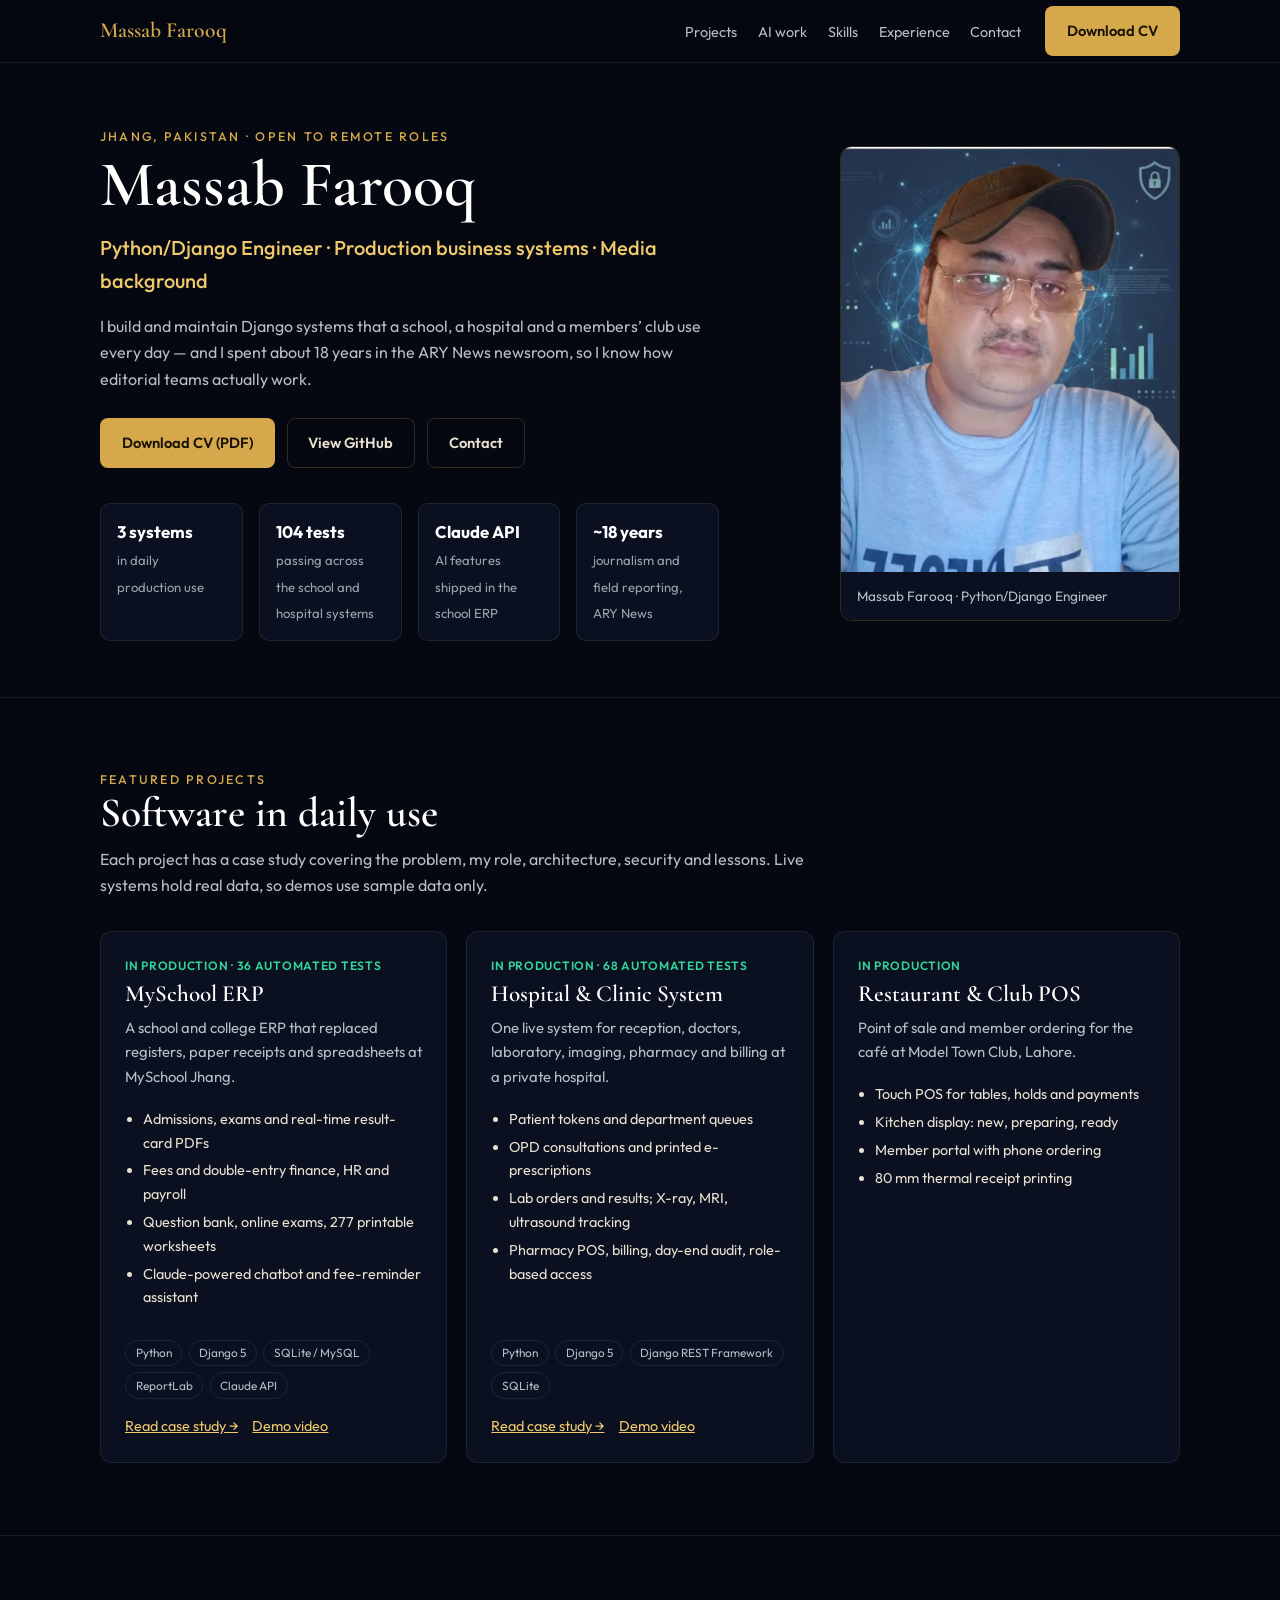
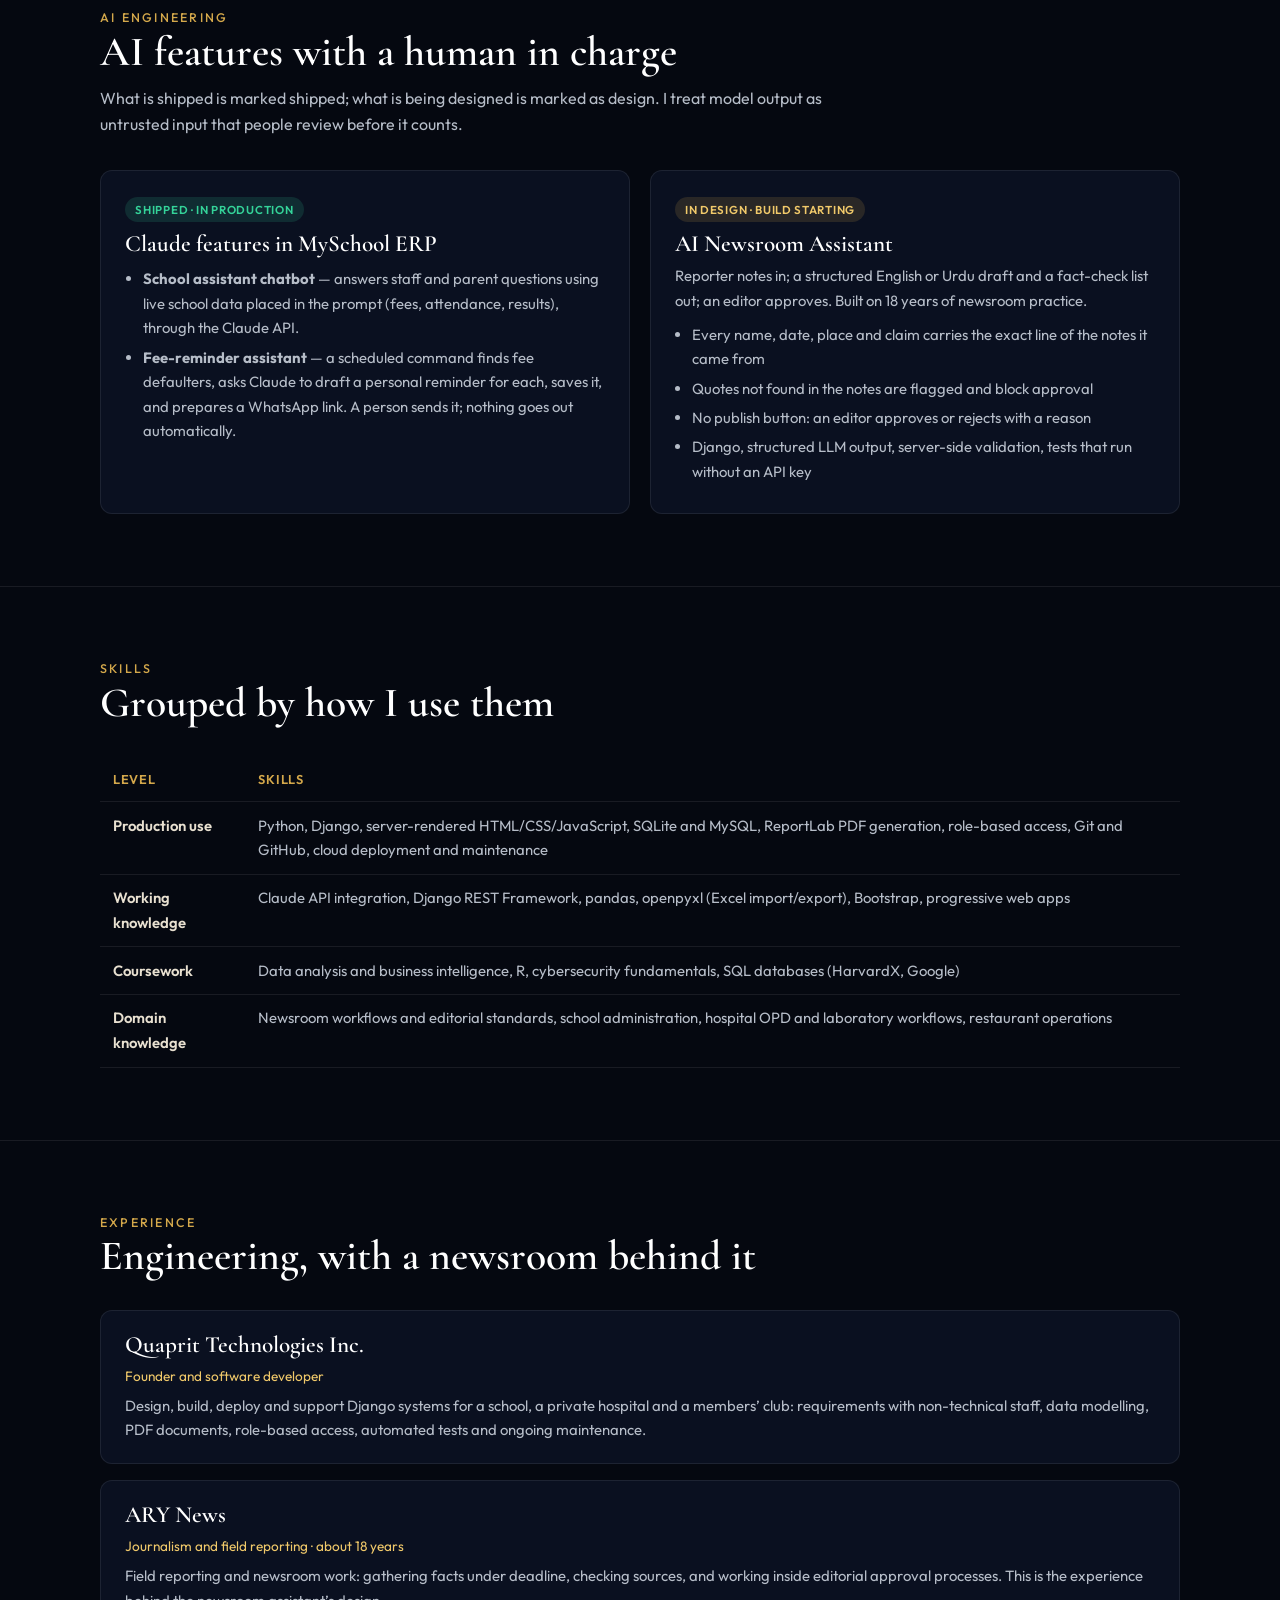
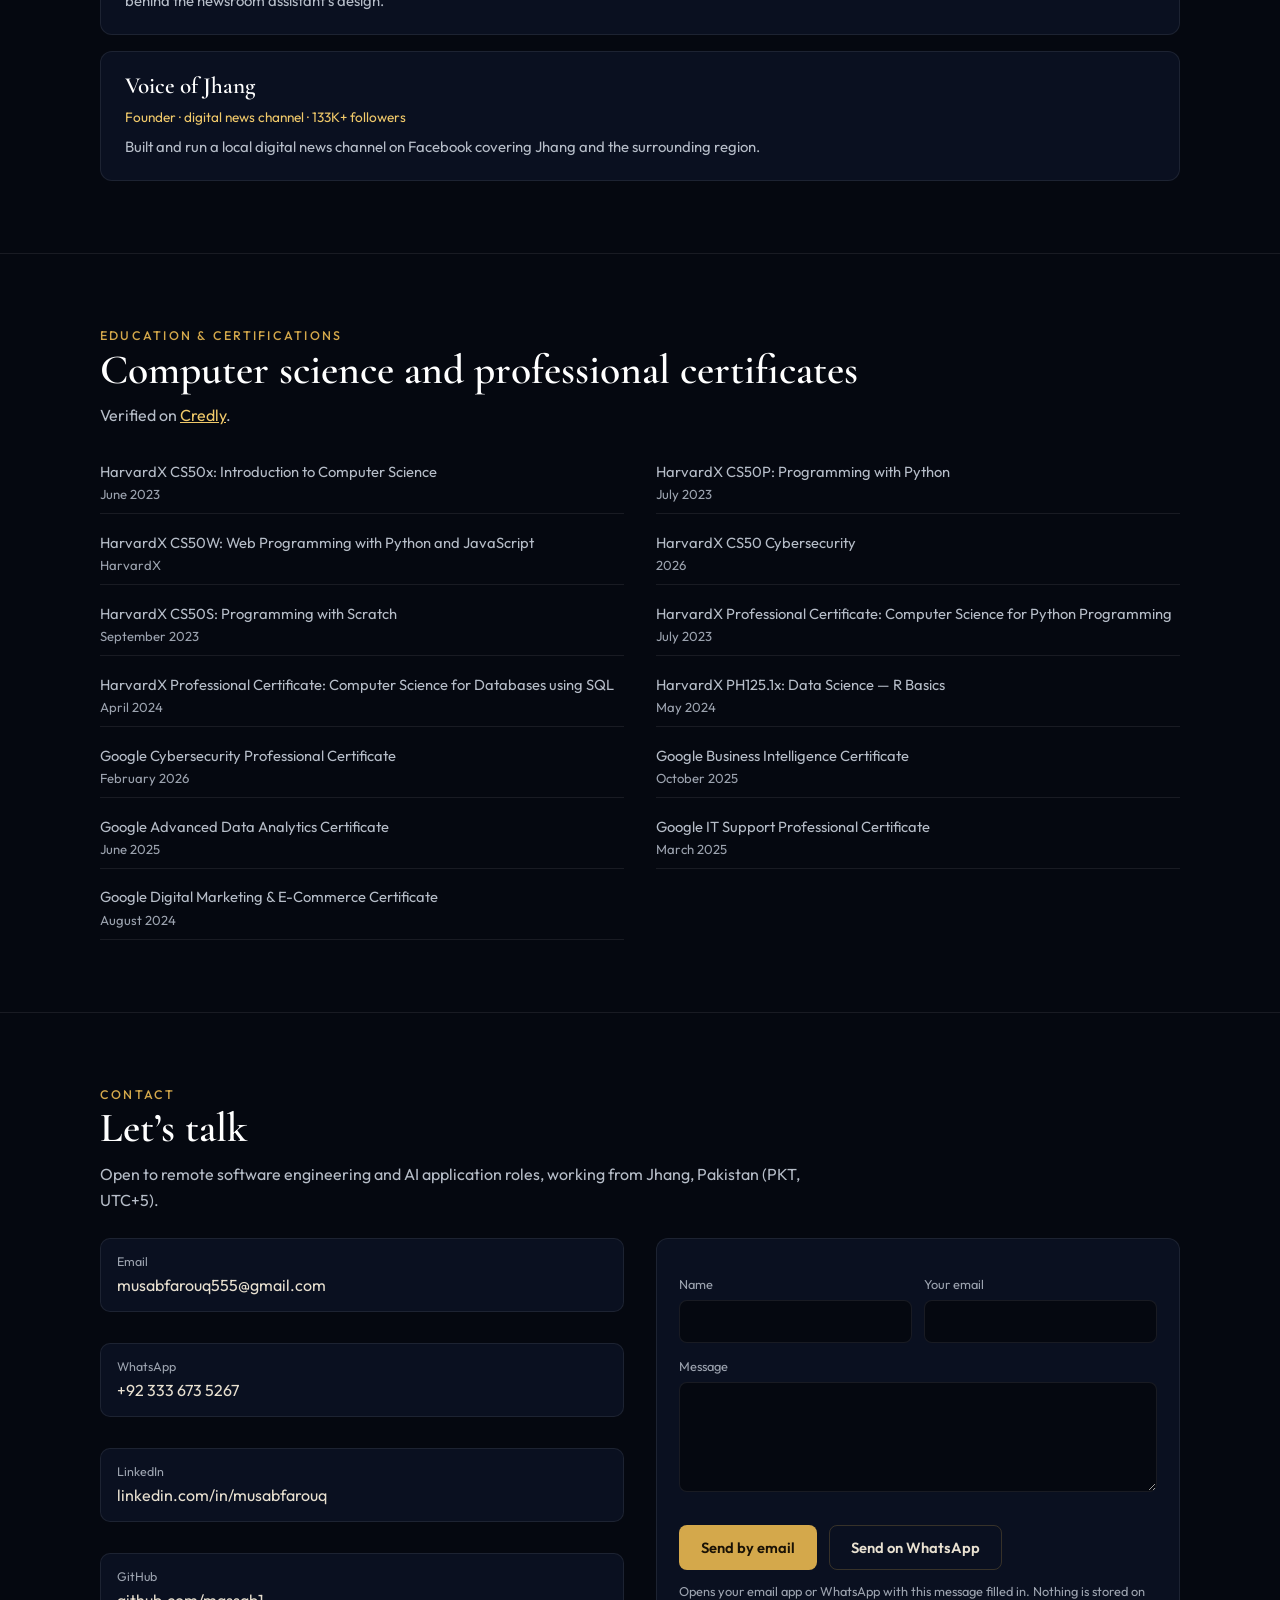
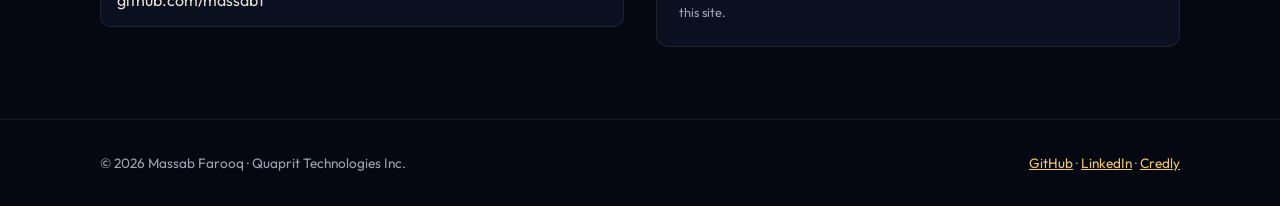
==== commit 57764a44: "Remove chips and links from index.html Removed chips and links sections from the article." ====
--- a/index.html
+++ b/index.html
@@ -101,8 +101,7 @@
           <li>Member portal with phone ordering</li>
           <li>80 mm thermal receipt printing</li>
         </ul>
-        <div class="chips"><span class="chip">Python</span><span class="chip">Django</span><span class="chip">JavaScript</span><span class="chip">SQLite</span></div>
-        <div class="links"><a href="projects/restaurant-pos.html">Read case study →</a><a href="media/mtc-pos-reel.mp4" target="_blank" rel="noopener">Demo video</a></div>
+        
       </article>
     </div>
   </div>
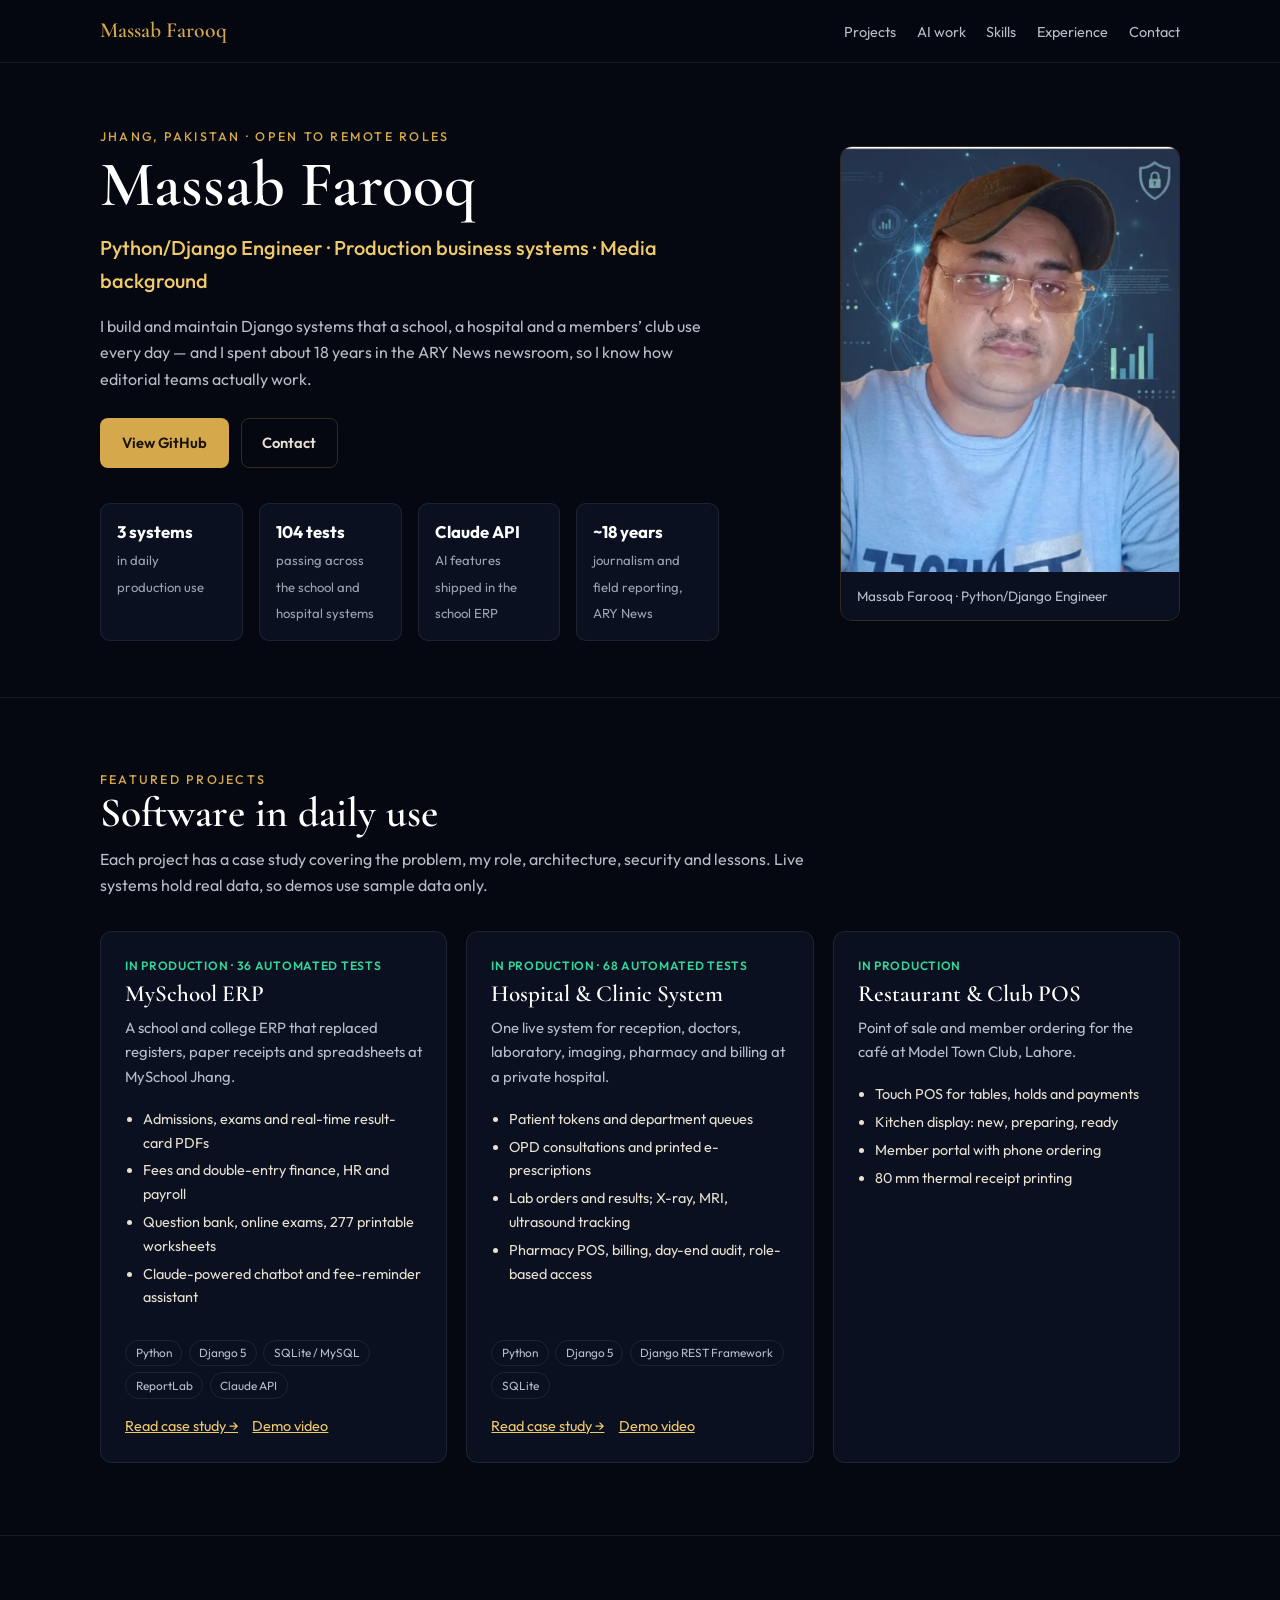
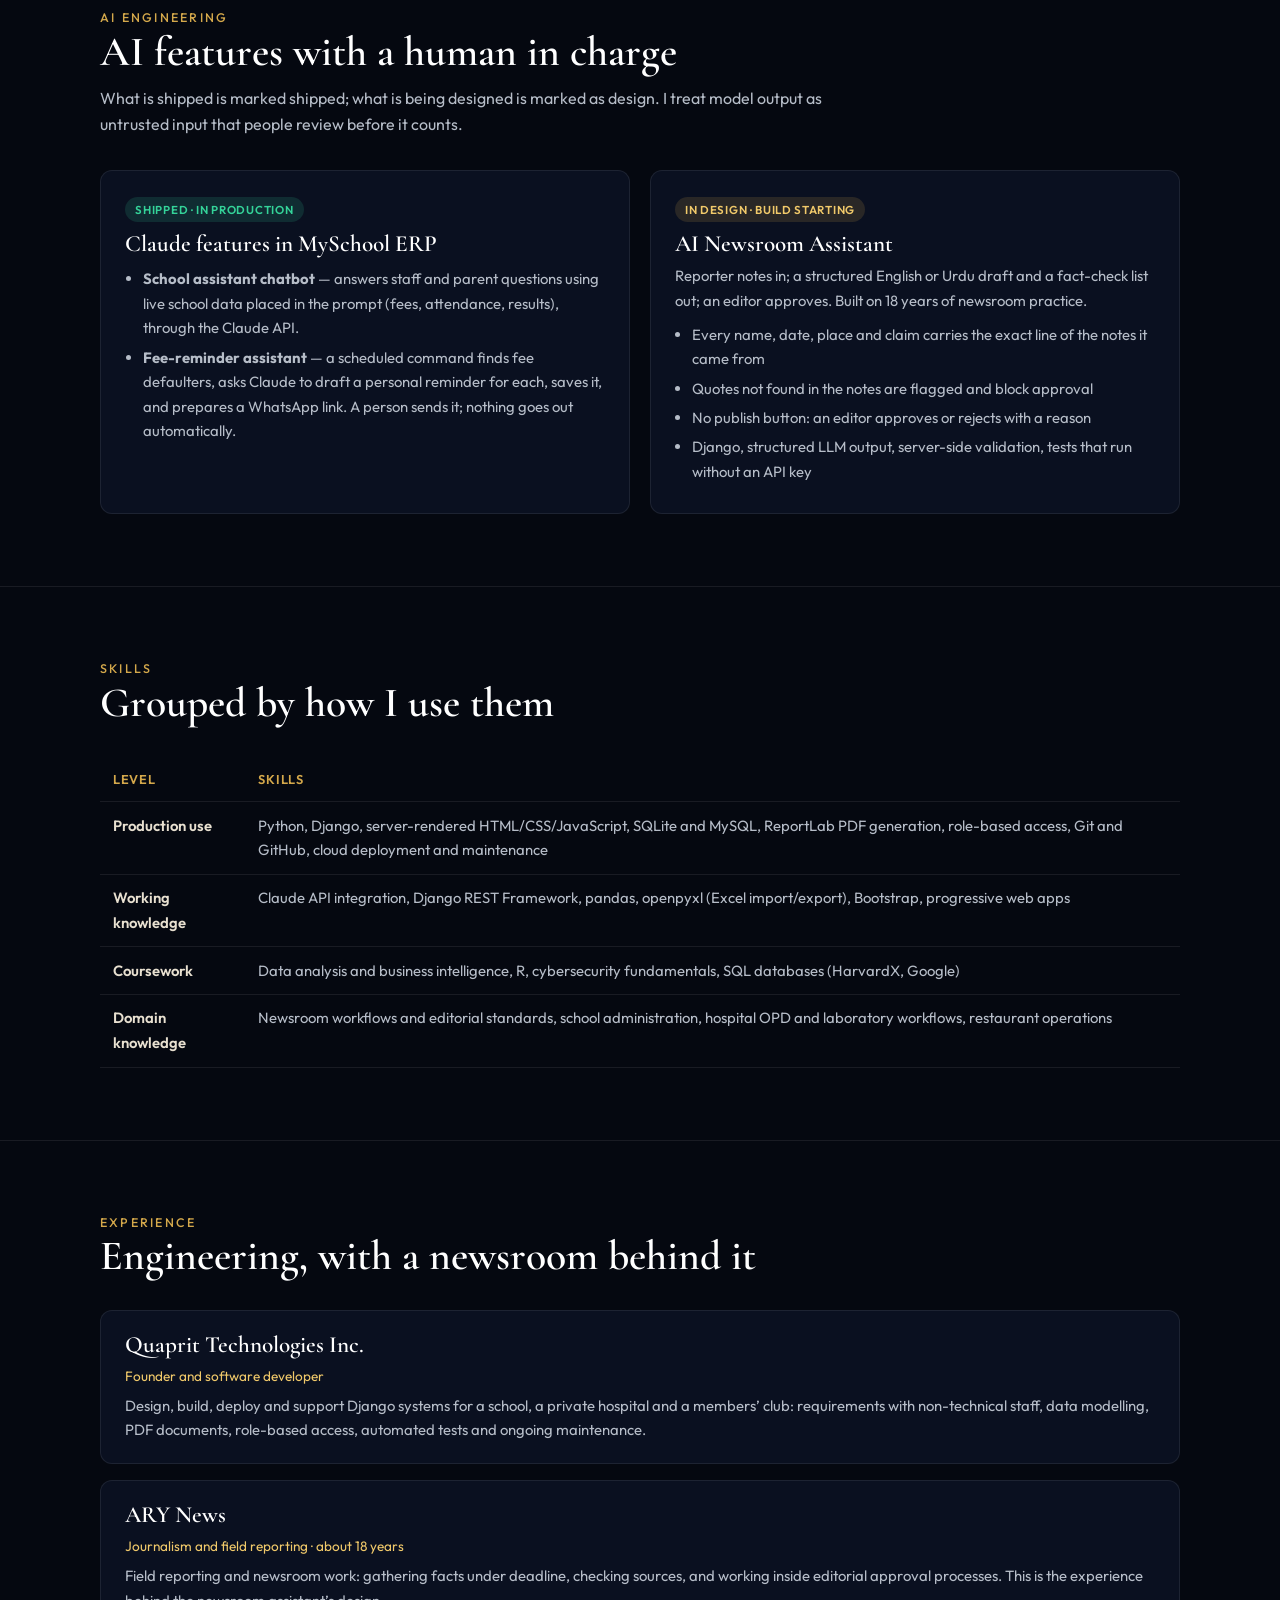
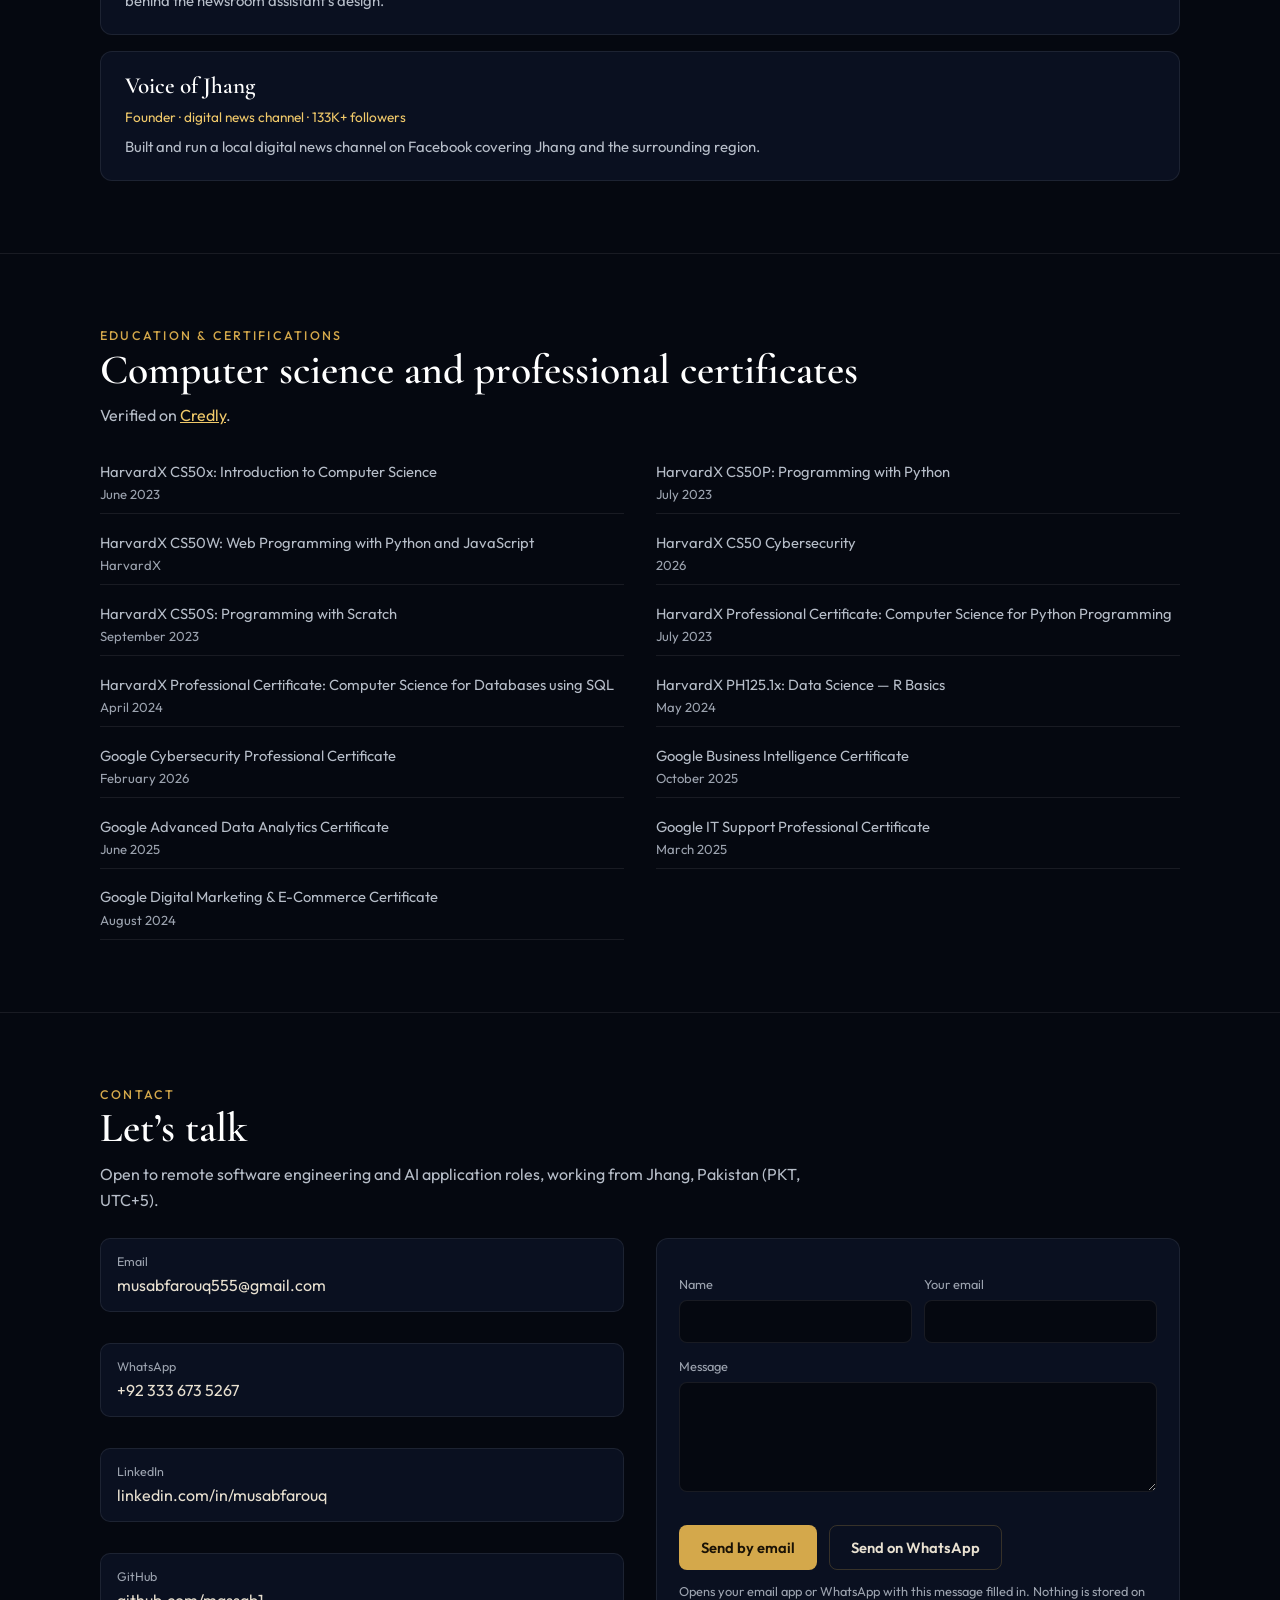
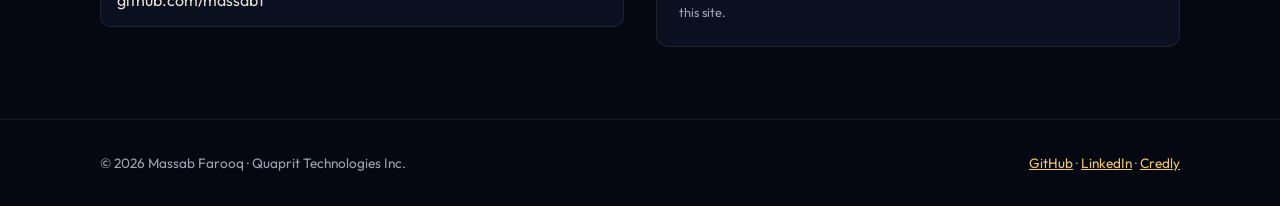
==== commit b25258d0: "Remove the Download CV option - Drop the "Download CV" buttons from the home page (menu and hero) an" ====
--- a/index.html
+++ b/index.html
@@ -26,7 +26,6 @@
       <li><a href="#experience">Experience</a></li>
       <li><a href="#contact">Contact</a></li>
     </ul>
-    <a class="btn btn-primary" href="cv/Massab-Farooq-CV.pdf" download>Download CV</a>
   </div>
 </nav>
 
@@ -40,8 +39,7 @@
       <p class="headline">Python/Django Engineer · Production business systems · Media background</p>
       <p class="sub">I build and maintain Django systems that a school, a hospital and a members’ club use every day — and I spent about 18 years in the ARY News newsroom, so I know how editorial teams actually work.</p>
       <div class="btns">
-        <a class="btn btn-primary" href="cv/Massab-Farooq-CV.pdf" download>Download CV (PDF)</a>
-        <a class="btn btn-ghost" href="https://github.com/massab1" target="_blank" rel="noopener">View GitHub</a>
+        <a class="btn btn-primary" href="https://github.com/massab1" target="_blank" rel="noopener">View GitHub</a>
         <a class="btn btn-ghost" href="#contact">Contact</a>
       </div>
       <div class="facts">
